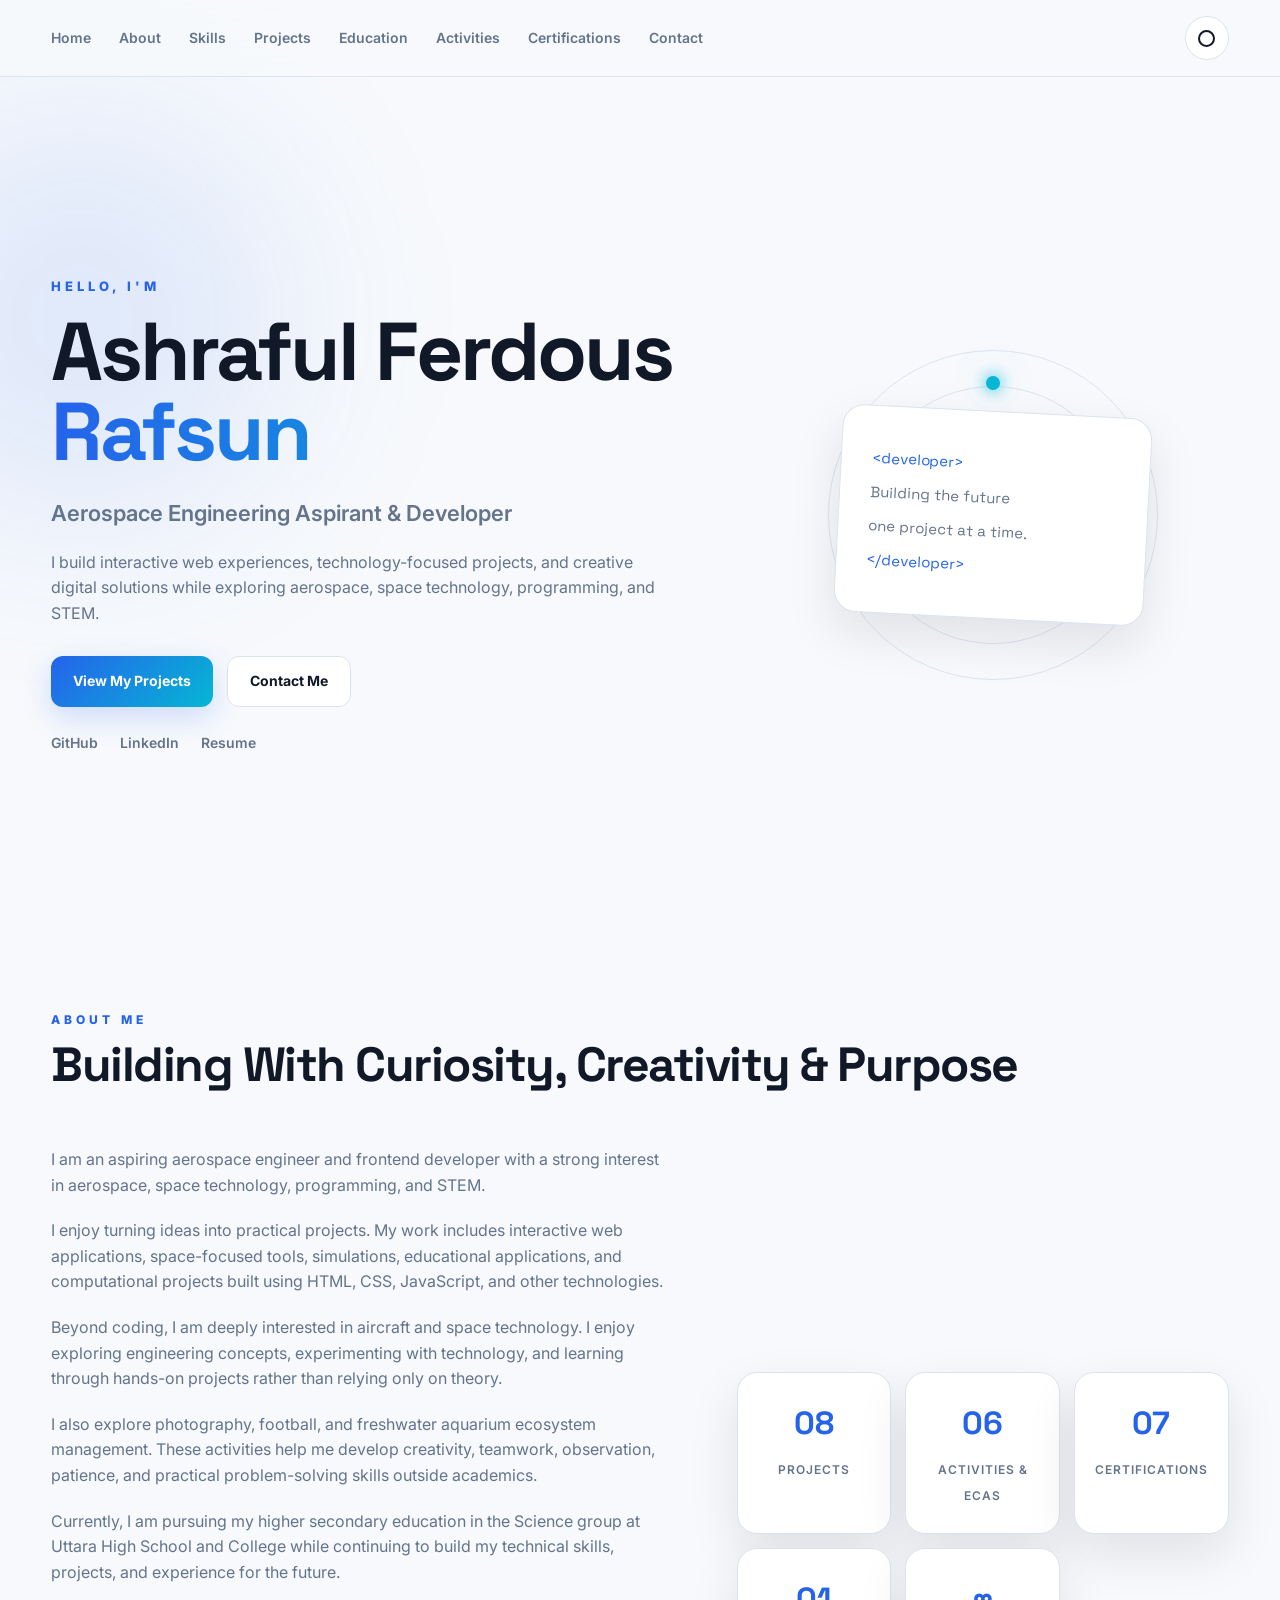
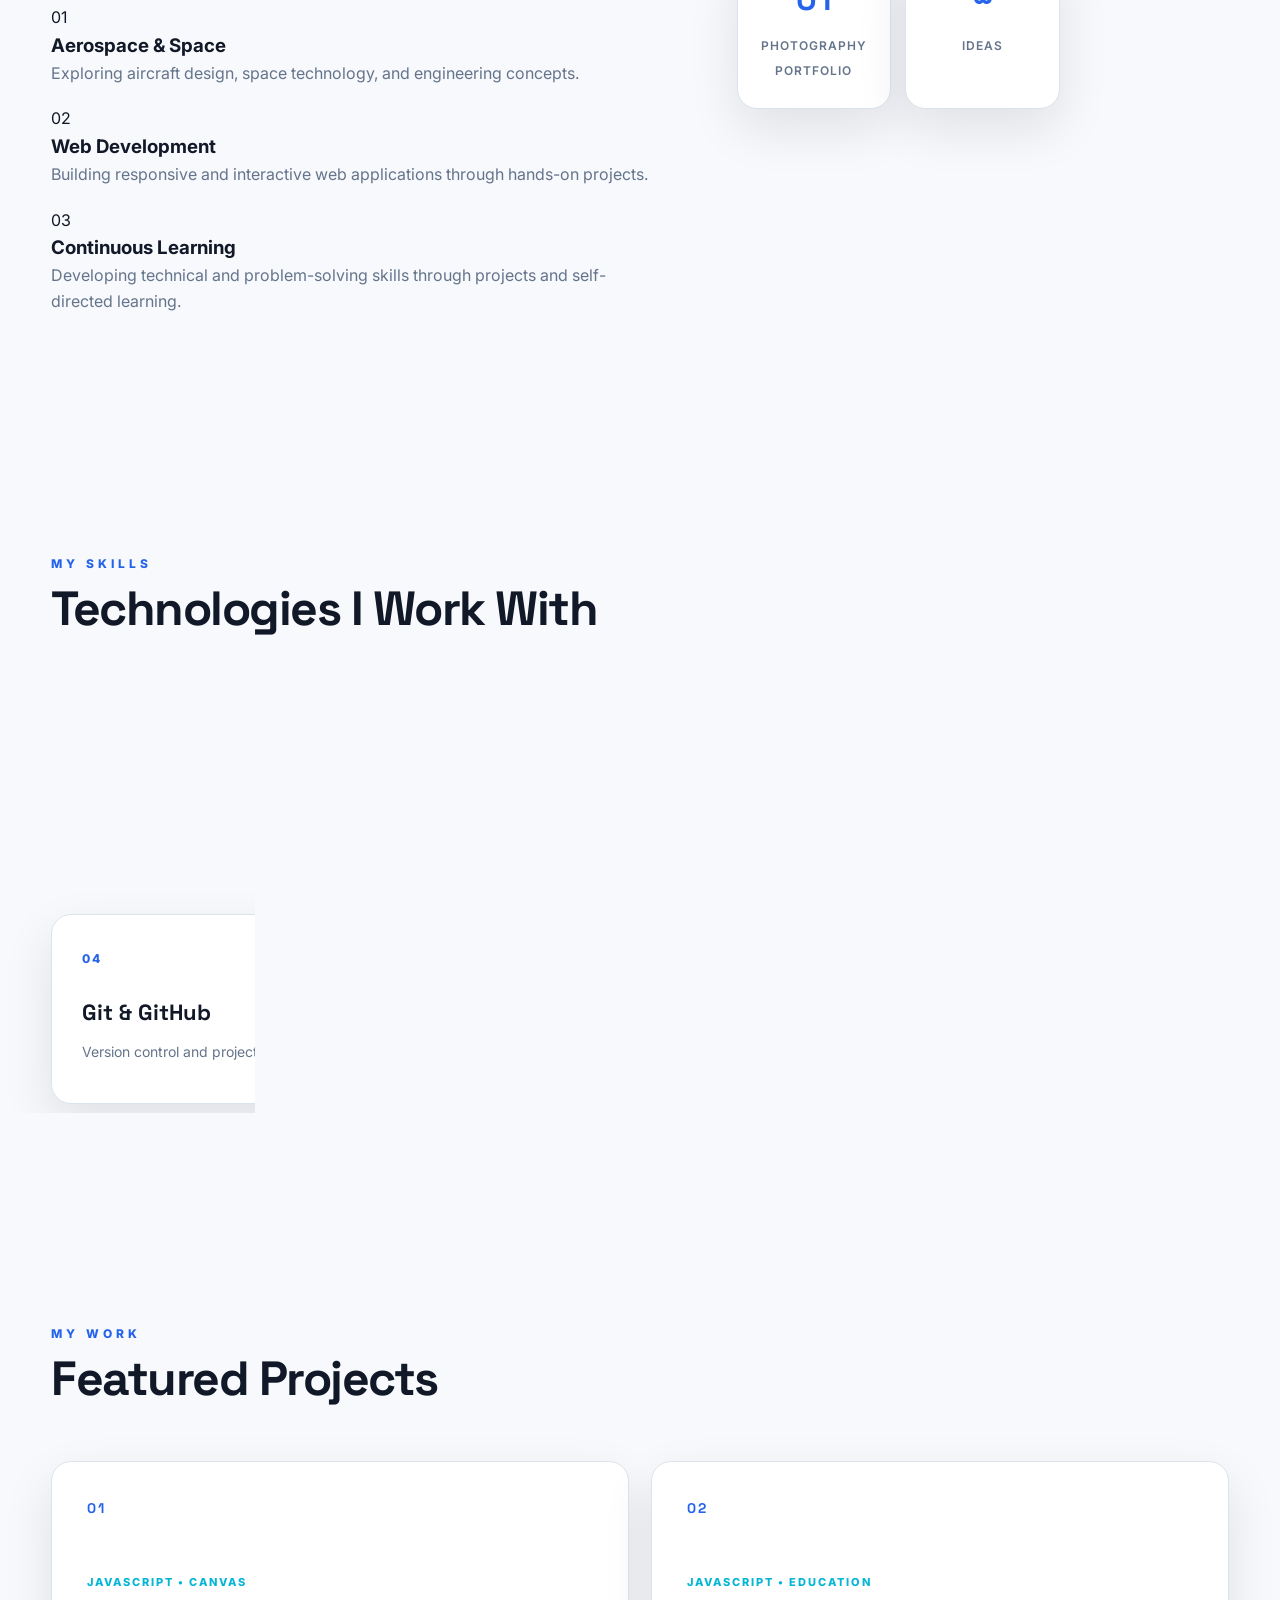
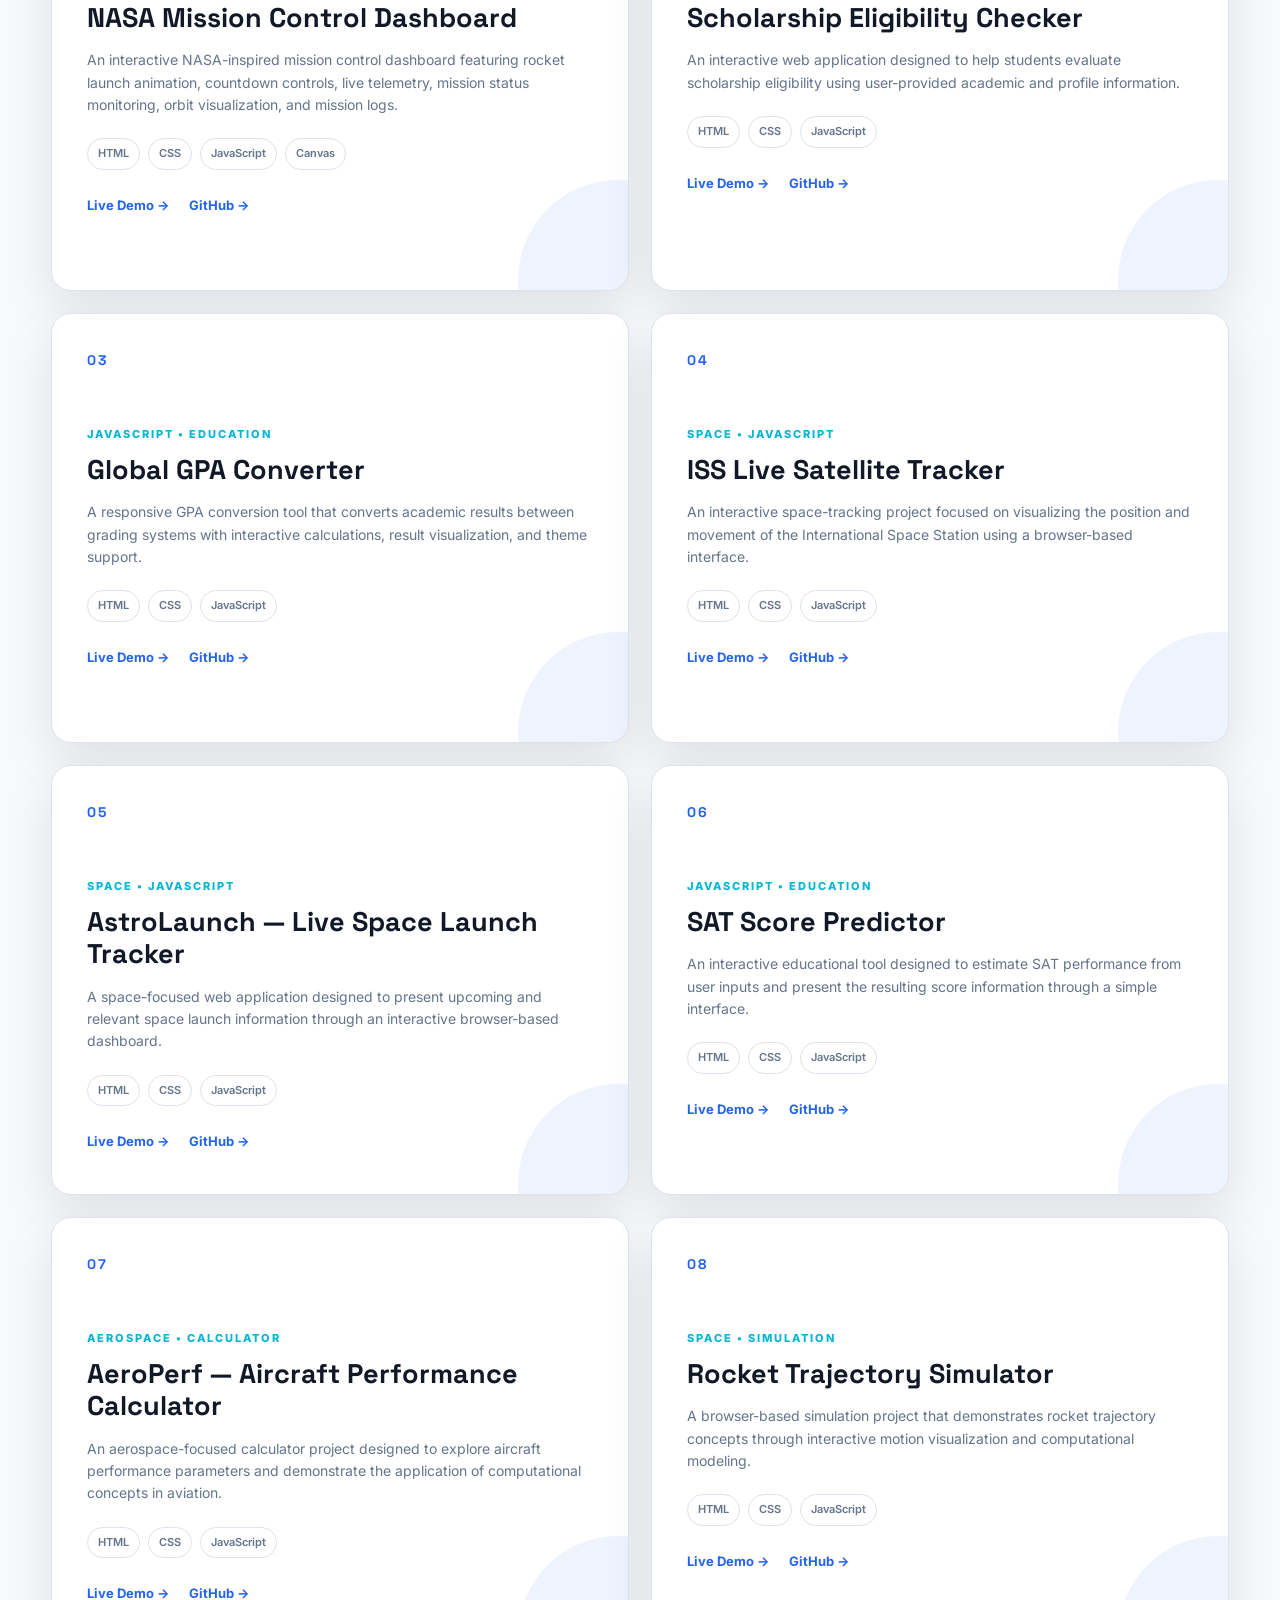
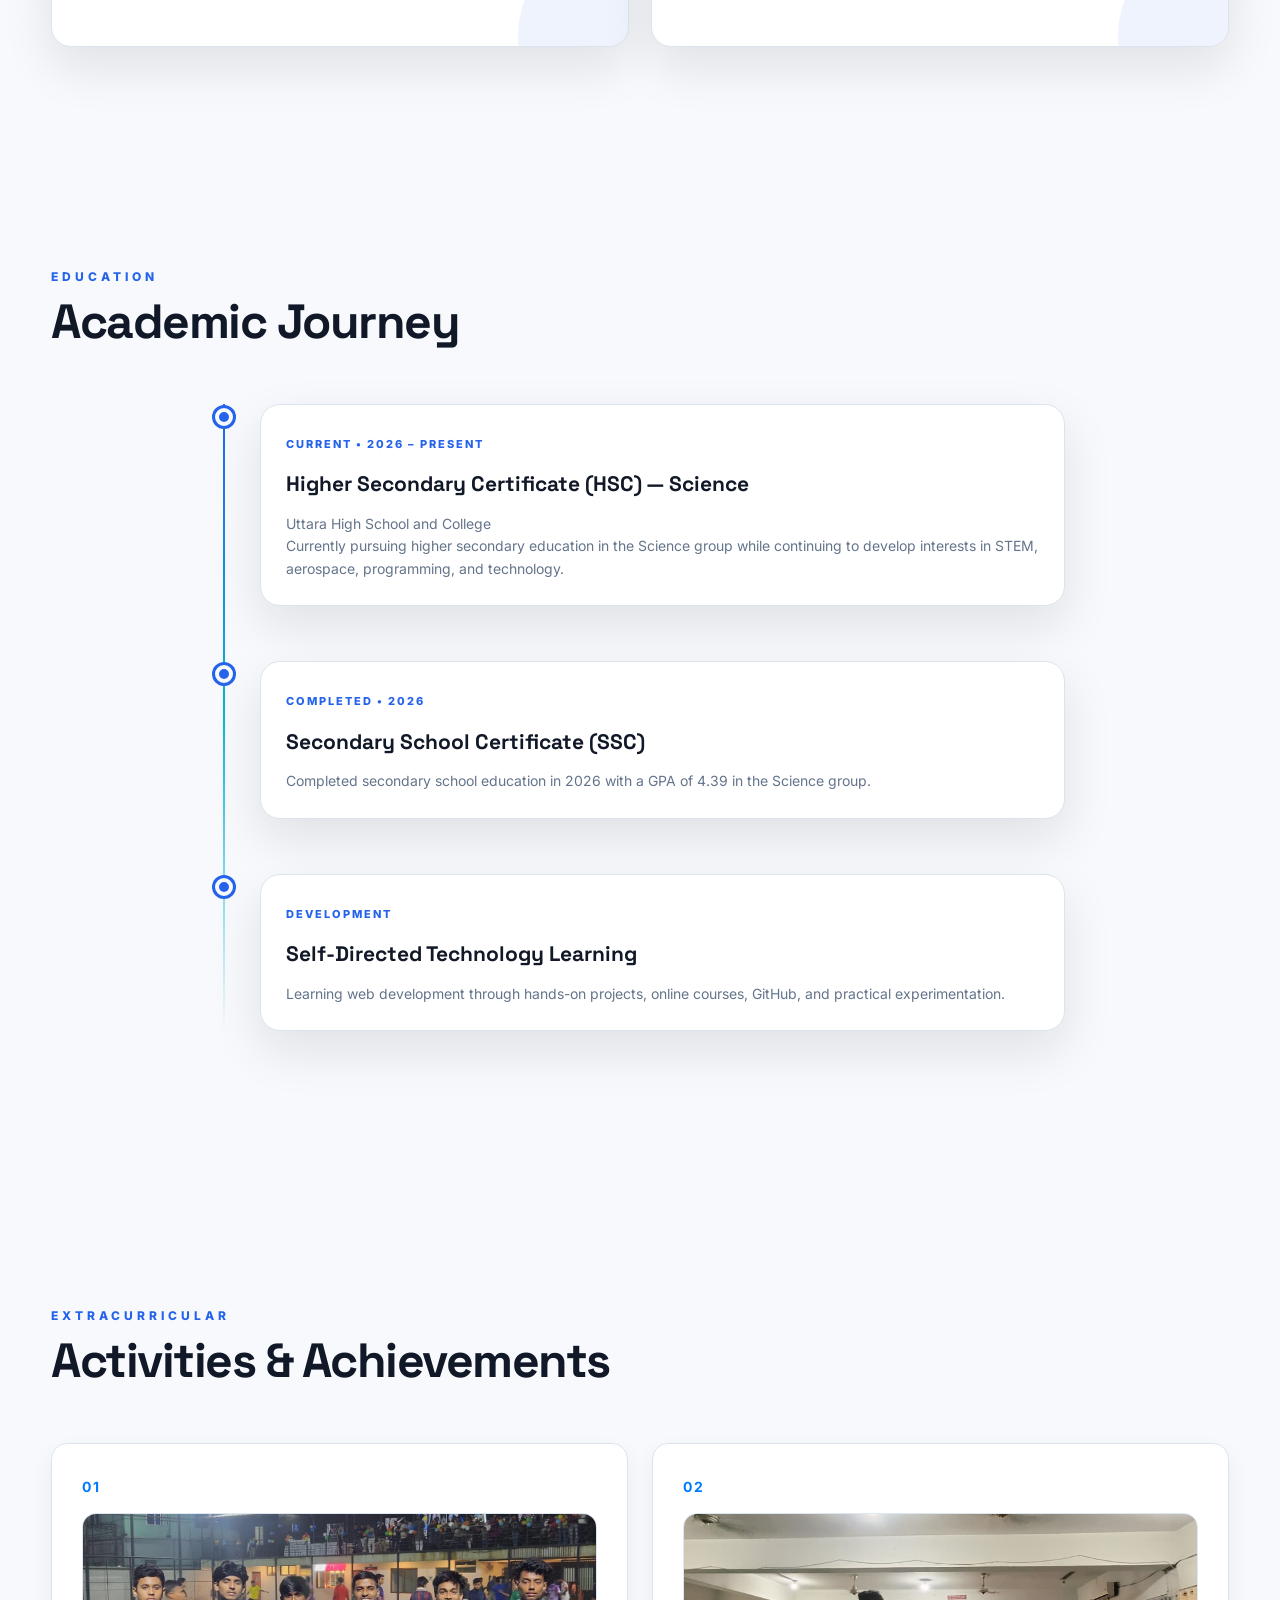
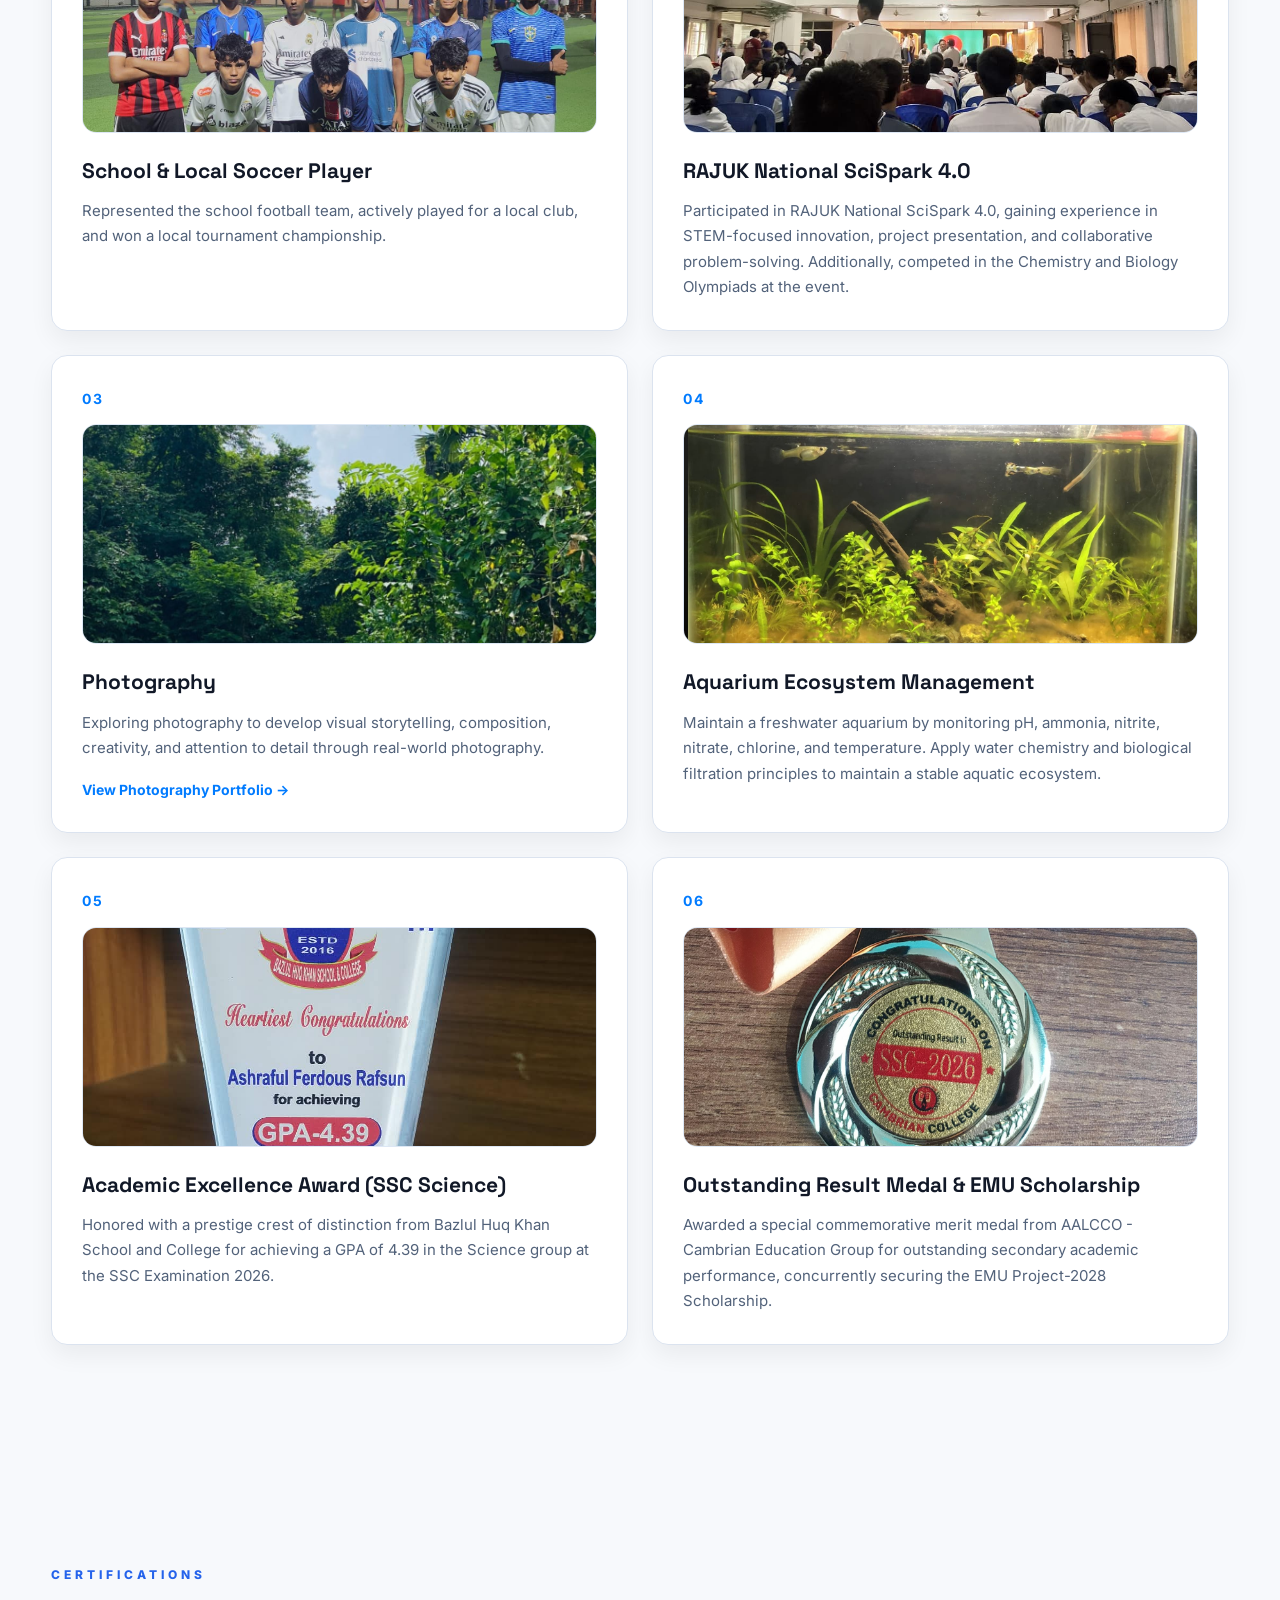
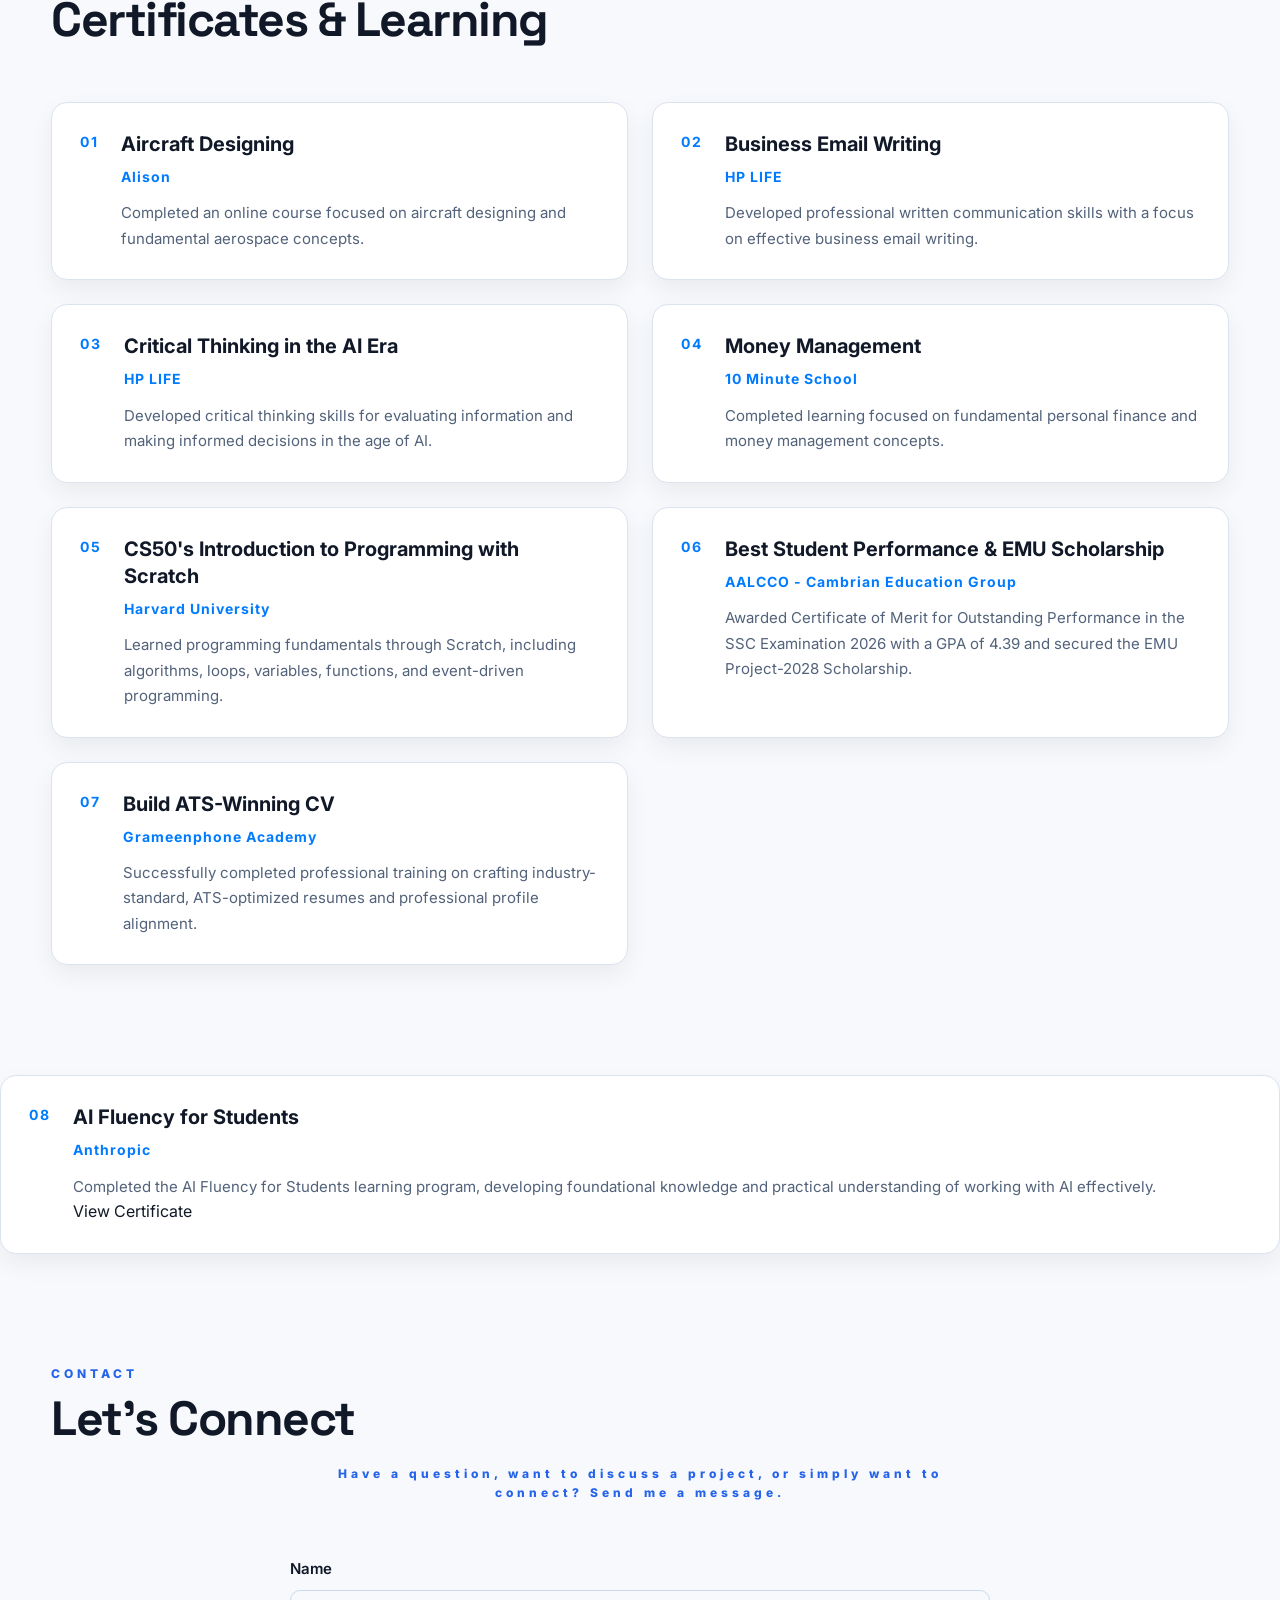
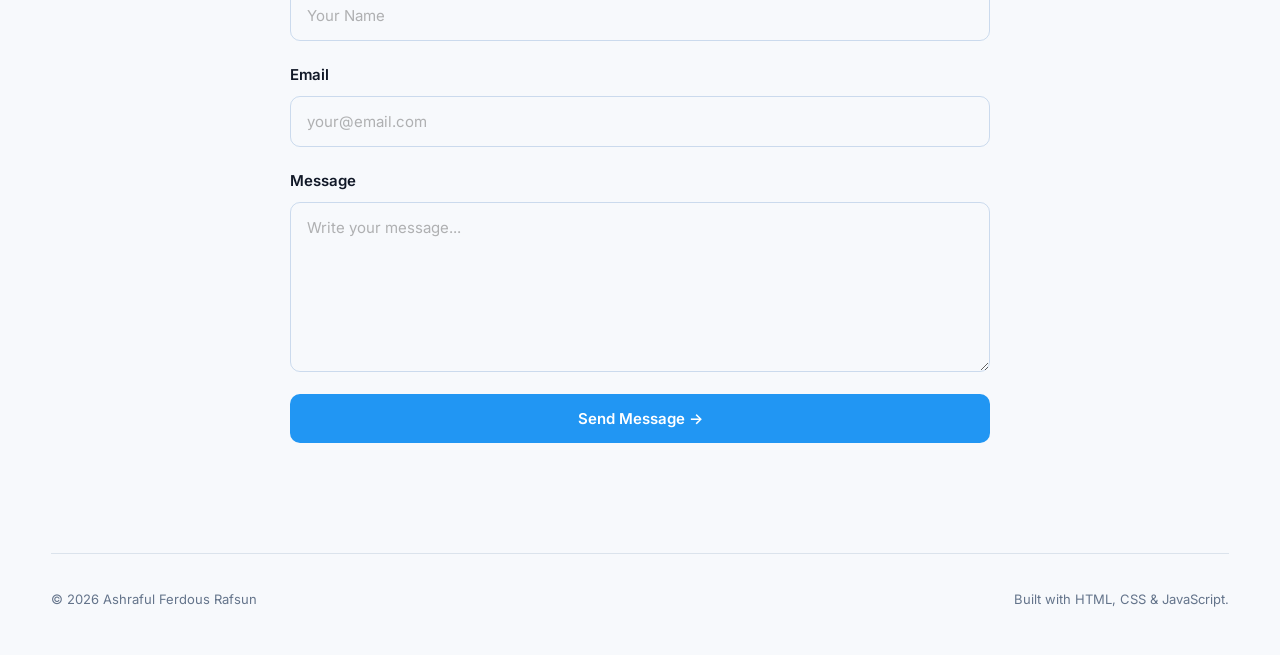
==== index.html @ 37370c3b "Update index.html" ====
<!DOCTYPE html>
<html lang="en">

<head>

    <meta charset="UTF-8">

    <meta name="viewport" content="width=device-width, initial-scale=1.0">

    <!-- Primary SEO -->
    <meta name="description"
        content="Ashraful Ferdous Rafsun is an aerospace engineering aspirant, STEM researcher, and developer interested in aerospace, space technology, programming, and engineering.">

    <meta name="author" content="Ashraful Ferdous Rafsun">

    <meta name="robots" content="index, follow">

    <link rel="canonical"
        href="https://ashrafulrafsun10.github.io/">

    <title>
        Ashraful Ferdous Rafsun | Aerospace Engineering Aspirant & Developer
    </title>


    <!-- Open Graph / Social Sharing -->

    <meta property="og:type" content="website">

    <meta property="og:title"
        content="Ashraful Ferdous Rafsun | Portfolio">

    <meta property="og:description"
        content="Personal portfolio of Ashraful Ferdous Rafsun — aerospace engineering aspirant, STEM researcher, and developer.">

    <meta property="og:url"
        content="https://ashrafulrafsun10.github.io/">

    <meta property="og:site_name"
        content="Ashraful Ferdous Rafsun">


    <!-- Twitter / Social Preview -->

    <meta name="twitter:card"
        content="summary">

    <meta name="twitter:title"
        content="Ashraful Ferdous Rafsun | Portfolio">

    <meta name="twitter:description"
        content="Aerospace engineering aspirant, STEM researcher, and developer.">


    <!-- Fonts -->

    <link rel="preconnect"
        href="https://fonts.googleapis.com">

    <link rel="preconnect"
        href="https://fonts.gstatic.com"
        crossorigin>

    <link
        href="https://fonts.googleapis.com/css2?family=Inter:wght@400;500;600;700;800&family=Space+Grotesk:wght@400;500;600;700&display=swap"
        rel="stylesheet">


    <!-- CSS -->

    <link rel="stylesheet"
        href="style.css">


    <!-- ================================
         PERSON STRUCTURED DATA
    ================================= -->

    <script type="application/ld+json">
    {
        "@context": "https://schema.org",
        "@type": "Person",
        "name": "Ashraful Ferdous Rafsun",
        "url": "https://ashrafulrafsun10.github.io/",
        "sameAs": [
            "https://github.com/ashrafulrafsun10/",
            "https://www.linkedin.com/in/ashrafulferdousrafsun/"
        ],
        "jobTitle": "Aerospace Engineering Aspirant and Developer",
        "description": "Aerospace engineering aspirant, STEM researcher, and developer interested in aerospace, space technology, programming, and engineering."
    }
    </script>


    <!-- ================================
         WEBSITE STRUCTURED DATA
    ================================= -->

    <script type="application/ld+json">
    {
        "@context": "https://schema.org",
        "@type": "WebSite",
        "name": "Ashraful Ferdous Rafsun",
        "url": "https://ashrafulrafsun10.github.io/",
        "description": "Personal portfolio of Ashraful Ferdous Rafsun."
    }
    </script>

</head>


<body>


    <!-- ================================
         NAVIGATION
    ================================= -->

    <header class="navbar">

        <div class="nav-container">

            <nav class="nav-links"
                aria-label="Main navigation">

                <a href="#home">Home</a>

                <a href="#about">About</a>

                <a href="#skills">Skills</a>

                <a href="#projects">Projects</a>

                <a href="#education">Education</a>

                <a href="#activities">Activities</a>

                <a href="#certifications">
                    Certifications
                </a>

                <a href="#contact">Contact</a>

            </nav>


            <button
                class="theme-toggle"
                id="themeToggle"
                type="button"
                aria-label="Toggle dark mode">

                <span class="theme-icon"></span>

            </button>

        </div>

    </header>


    <!-- ================================
         MAIN
    ================================= -->

    <main>


        <!-- ================================
             HERO
        ================================= -->

        <section
            class="hero"
            id="home">

            <div class="hero-content">

                <p class="hero-label">
                    HELLO, I'M
                </p>


                <h1>
                    Ashraful Ferdous
                    <span>Rafsun</span>
                </h1>


                <h2>
                    Aerospace Engineering Aspirant & Developer
                </h2>


                <p class="hero-description">

                    I build interactive web experiences,
                    technology-focused projects, and
                    creative digital solutions while exploring
                    aerospace, space technology, programming,
                    and STEM.

                </p>


                <div class="hero-buttons">

                    <a
                        href="#projects"
                        class="btn primary-btn">

                        View My Projects

                    </a>


                    <a
                        href="#contact"
                        class="btn secondary-btn">

                        Contact Me

                    </a>

                </div>


               <div class="social-links">

    <a
        href="https://github.com/ashrafulrafsun10/"
        target="_blank"
        rel="noopener noreferrer">
        GitHub
    </a>

    <a
        href="https://www.linkedin.com/in/ashrafulferdousrafsun/"
        target="_blank"
        rel="noopener noreferrer">
        LinkedIn
    </a>

<a href="./RAFSUN%20FINAL%20RESUME%20(2).pdf" target="_blank" rel="noopener noreferrer">Resume</a>


</div>
                </div>

            </div>


            <div class="hero-visual">

                <div class="orbit">

                    <div class="orbit-dot"></div>

                </div>


                <div class="hero-card">

                    <div class="code-line">
                        &lt;developer&gt;
                    </div>

                    <div class="code-line">
                        Building the future
                    </div>

                    <div class="code-line">
                        one project at a time.
                    </div>

                    <div class="code-line">
                        &lt;/developer&gt;
                    </div>

                </div>

            </div>

        </section>


        <!-- ================================
             ABOUT
        ================================= -->

        <section
            class="section"
            id="about">

            <div class="section-heading">

                <p>ABOUT ME</p>

                <h2>
                    Building With Curiosity,
                    Creativity & Purpose
                </h2>

            </div>


            <div class="about-grid">


                <!-- ABOUT TEXT -->

                <div class="about-text">

                    <p class="about-intro">

                        I am an aspiring aerospace engineer
                        and frontend developer with a strong
                        interest in aerospace, space technology,
                        programming, and STEM.

                    </p>


                    <p>

                        I enjoy turning ideas into practical
                        projects. My work includes interactive
                        web applications, space-focused tools,
                        simulations, educational applications,
                        and computational projects built using
                        HTML, CSS, JavaScript, and other
                        technologies.

                    </p>


                    <p>

                        Beyond coding, I am deeply interested
                        in aircraft and space technology.
                        I enjoy exploring engineering concepts,
                        experimenting with technology, and
                        learning through hands-on projects
                        rather than relying only on theory.

                    </p>


                    <p>

                        I also explore photography, football,
                        and freshwater aquarium ecosystem
                        management. These activities help me
                        develop creativity, teamwork, observation,
                        patience, and practical problem-solving
                        skills outside academics.

                    </p>


                    <p>

                        Currently, I am pursuing my higher
                        secondary education in the Science group
                        at Uttara High School and College while
                        continuing to build my technical skills,
                        projects, and experience for the future.

                    </p>


                    <!-- FOCUS AREAS -->

                    <div class="about-focus">


                        <div class="focus-item">

                            <span>
                                01
                            </span>

                            <div>

                                <h3>
                                    Aerospace & Space
                                </h3>

                                <p>

                                    Exploring aircraft design,
                                    space technology, and
                                    engineering concepts.

                                </p>

                            </div>

                        </div>


                        <div class="focus-item">

                            <span>
                                02
                            </span>

                            <div>

                                <h3>
                                    Web Development
                                </h3>

                                <p>

                                    Building responsive and
                                    interactive web applications
                                    through hands-on projects.

                                </p>

                            </div>

                        </div>


                        <div class="focus-item">

                            <span>
                                03
                            </span>

                            <div>

                                <h3>
                                    Continuous Learning
                                </h3>

                                <p>

                                    Developing technical and
                                    problem-solving skills through
                                    projects and self-directed
                                    learning.

                                </p>

                            </div>

                        </div>


                    </div>

                </div>


                <!-- ABOUT STATS -->

                <div class="about-stats">


                    <div class="stat-card">

                        <strong>
                            08
                        </strong>

                        <span>
                            Projects
                        </span>

                    </div>


                    <div class="stat-card">

                        <strong>
                            06
                        </strong>

                        <span>
                            Activities & ECAs
                        </span>

                    </div>


                    <div class="stat-card">

                        <strong>
                            07
                        </strong>

                        <span>
                            Certifications
                        </span>

                    </div>


                    <div class="stat-card">

                        <strong>
                            01
                        </strong>

                        <span>
                            Photography Portfolio
                        </span>

                    </div>


                    <div class="stat-card">

                        <strong>
                            ∞
                        </strong>

                        <span>
                            Ideas
                        </span>

                    </div>


                </div>

            </div>

        </section>


        <!-- ================================
             SKILLS
        ================================= -->

        <section
            class="section"
            id="skills">

            <div class="section-heading">

                <p>MY SKILLS</p>

                <h2>
                    Technologies I Work With
                </h2>

            </div>


            <div class="skills-grid">


                <div class="skill-card">

                    <span>01</span>

                    <h3>
                        HTML5
                    </h3>

                    <p>
                        Semantic and structured web pages.
                    </p>

                </div>


                <div class="skill-card">

                    <span>02</span>

                    <h3>
                        CSS3
                    </h3>

                    <p>
                        Responsive layouts, animations,
                        and modern interfaces.
                    </p>

                </div>


                <div class="skill-card">

                    <span>03</span>

                    <h3>
                        JavaScript
                    </h3>

                    <p>
                        Interactive interfaces and
                        dynamic web functionality.
                    </p>

                </div>


                <div class="skill-card">

                    <span>04</span>

                    <h3>
                        Git & GitHub
                    </h3>

                    <p>
                        Version control and project
                        management.
                    </p>

                </div>


                <div class="skill-card">

                    <span>05</span>

                    <h3>
                        Canvas
                    </h3>

                    <p>
                        Interactive visualizations
                        and animations.
                    </p>

                </div>


                <div class="skill-card">

                    <span>06</span>

                    <h3>
                        UI Design
                    </h3>

                    <p>
                        Clean, modern, and user-focused
                        interfaces.
                    </p>

                </div>


            </div>

        </section>


    <!-- ================================
     PROJECTS
================================= -->
<section class="section" id="projects">

    <div class="section-heading">

        <p>MY WORK</p>

        <h2>
            Featured Projects
        </h2>

    </div>


    <div class="projects-grid">


        <!-- PROJECT 1 -->

        <article class="project-card">

            <div class="project-number">
                01
            </div>

            <div class="project-content">

                <p class="project-category">
                    JAVASCRIPT • CANVAS
                </p>

                <h3>
                    NASA Mission Control Dashboard
                </h3>

                <p>
                    An interactive NASA-inspired mission
                    control dashboard featuring rocket launch
                    animation, countdown controls, live
                    telemetry, mission status monitoring,
                    orbit visualization, and mission logs.
                </p>

                <div class="project-tags">

                    <span>HTML</span>
                    <span>CSS</span>
                    <span>JavaScript</span>
                    <span>Canvas</span>

                </div>

                <div class="project-links">

    <a
        href="https://ashrafulrafsun10.github.io/nasa-mission-control-dashboard/"
        target="_blank"
        rel="noopener noreferrer">

        Live Demo →

    </a>

    <a
        href="https://github.com/ashrafulrafsun10/nasa-mission-control-dashboard"
        target="_blank"
        rel="noopener noreferrer">

        GitHub →

    </a>

</div>

            </div>

        </article>


        <!-- PROJECT 2 -->

        <article class="project-card">

            <div class="project-number">
                02
            </div>

            <div class="project-content">

                <p class="project-category">
                    JAVASCRIPT • EDUCATION
                </p>

                <h3>
                    Scholarship Eligibility Checker
                </h3>

                <p>
                    An interactive web application designed
                    to help students evaluate scholarship
                    eligibility using user-provided academic
                    and profile information.
                </p>

                <div class="project-tags">

                    <span>HTML</span>
                    <span>CSS</span>
                    <span>JavaScript</span>

                </div>

                <div class="project-links">

    <a
        href="https://ashrafulrafsun10.github.io/scholarship-eligibility-checker/"
        target="_blank"
        rel="noopener noreferrer">

        Live Demo →

    </a>

    <a
        href="https://github.com/ashrafulrafsun10/scholarship-eligibility-checker"
        target="_blank"
        rel="noopener noreferrer">

        GitHub →

    </a>

</div>

            </div>

        </article>


        <!-- PROJECT 3 -->

        <article class="project-card">

            <div class="project-number">
                03
            </div>

            <div class="project-content">

                <p class="project-category">
                    JAVASCRIPT • EDUCATION
                </p>

                <h3>
                    Global GPA Converter
                </h3>

                <p>
                    A responsive GPA conversion tool that
                    converts academic results between grading
                    systems with interactive calculations,
                    result visualization, and theme support.
                </p>

                <div class="project-tags">

                    <span>HTML</span>
                    <span>CSS</span>
                    <span>JavaScript</span>

                </div>

               <div class="project-links">

    <a
        href="https://ashrafulrafsun10.github.io/global-gpa-converter/"
        target="_blank"
        rel="noopener noreferrer">

        Live Demo →

    </a>

    <a
        href="https://github.com/ashrafulrafsun10/global-gpa-converter"
        target="_blank"
        rel="noopener noreferrer">

        GitHub →

    </a>

</div>

            </div>

        </article>


        <!-- PROJECT 4 -->

        <article class="project-card">

            <div class="project-number">
                04
            </div>

            <div class="project-content">

                <p class="project-category">
                    SPACE • JAVASCRIPT
                </p>

                <h3>
                    ISS Live Satellite Tracker
                </h3>

                <p>
                    An interactive space-tracking project
                    focused on visualizing the position and
                    movement of the International Space
                    Station using a browser-based interface.
                </p>

                <div class="project-tags">

                    <span>HTML</span>
                    <span>CSS</span>
                    <span>JavaScript</span>

                </div>

               <div class="project-links">

    <a
        href="https://ashrafulrafsun10.github.io/ISS-Live-Satellite-Tracker/"
        target="_blank"
        rel="noopener noreferrer">

        Live Demo →

    </a>

    <a
        href="https://github.com/ashrafulrafsun10/ISS-Live-Satellite-Tracker"
        target="_blank"
        rel="noopener noreferrer">

        GitHub →

    </a>

</div>

            </div>

        </article>


        <!-- PROJECT 5 -->

        <article class="project-card">

            <div class="project-number">
                05
            </div>

            <div class="project-content">

                <p class="project-category">
                    SPACE • JAVASCRIPT
                </p>

                <h3>
                    AstroLaunch — Live Space Launch Tracker
                </h3>

                <p>
                    A space-focused web application designed
                    to present upcoming and relevant space
                    launch information through an interactive
                    browser-based dashboard.
                </p>

                <div class="project-tags">

                    <span>HTML</span>
                    <span>CSS</span>
                    <span>JavaScript</span>

                </div>

                <div class="project-links">

    <a
        href="https://ashrafulrafsun10.github.io/AstroLaunch-Live-Space-Launch-Tracker/"
        target="_blank"
        rel="noopener noreferrer">

        Live Demo →

    </a>

    <a
        href="https://github.com/ashrafulrafsun10/AstroLaunch-Live-Space-Launch-Tracker"
        target="_blank"
        rel="noopener noreferrer">

        GitHub →

    </a>

</div>
            </div>

        </article>


        <!-- PROJECT 6 -->

        <article class="project-card">

            <div class="project-number">
                06
            </div>

            <div class="project-content">

                <p class="project-category">
                    JAVASCRIPT • EDUCATION
                </p>

                <h3>
                    SAT Score Predictor
                </h3>

                <p>
                    An interactive educational tool designed
                    to estimate SAT performance from user
                    inputs and present the resulting score
                    information through a simple interface.
                </p>

                <div class="project-tags">

                    <span>HTML</span>
                    <span>CSS</span>
                    <span>JavaScript</span>

                </div>

               <div class="project-links">

    <a
        href="https://ashrafulrafsun10.github.io/sat-score-predictor/"
        target="_blank"
        rel="noopener noreferrer">

        Live Demo →

    </a>

    <a
        href="https://github.com/ashrafulrafsun10/sat-score-predictor"
        target="_blank"
        rel="noopener noreferrer">

        GitHub →

    </a>

</div>

            </div>

        </article>


        <!-- PROJECT 7 -->

        <article class="project-card">

            <div class="project-number">
                07
            </div>

            <div class="project-content">

                <p class="project-category">
                    AEROSPACE • CALCULATOR
                </p>

                <h3>
                    AeroPerf — Aircraft Performance Calculator
                </h3>

                <p>
                    An aerospace-focused calculator project
                    designed to explore aircraft performance
                    parameters and demonstrate the application
                    of computational concepts in aviation.
                </p>

                <div class="project-tags">

                    <span>HTML</span>
                    <span>CSS</span>
                    <span>JavaScript</span>

                </div>

                <div class="project-links">

    <a
        href="https://ashrafulrafsun10.github.io/AeroPerf-Aircraft-Performance-Calculator/"
        target="_blank"
        rel="noopener noreferrer">

        Live Demo →

    </a>

    <a
        href="https://github.com/ashrafulrafsun10/AeroPerf-Aircraft-Performance-Calculator"
        target="_blank"
        rel="noopener noreferrer">

        GitHub →

    </a>

</div>

            </div>

        </article>


        <!-- PROJECT 8 -->

        <article class="project-card">

            <div class="project-number">
                08
            </div>

            <div class="project-content">

                <p class="project-category">
                    SPACE • SIMULATION
                </p>

                <h3>
                    Rocket Trajectory Simulator
                </h3>

                <p>
                    A browser-based simulation project that
                    demonstrates rocket trajectory concepts
                    through interactive motion visualization
                    and computational modeling.
                </p>

                <div class="project-tags">

                    <span>HTML</span>
                    <span>CSS</span>
                    <span>JavaScript</span>

                </div>

                <div class="project-links">

    <a
        href="https://ashrafulrafsun10.github.io/rocket-trajectory-simulator/"
        target="_blank"
        rel="noopener noreferrer">

        Live Demo →

    </a>

    <a
        href="https://github.com/ashrafulrafsun10/rocket-trajectory-simulator"
        target="_blank"
        rel="noopener noreferrer">

        GitHub →

    </a>

</div>
            </div>

        </article>


    </div>

</section>
        <!-- ================================
             EDUCATION
        ================================= -->

        <section
            class="section"
            id="education">

            <div class="section-heading">

                <p>EDUCATION</p>

                <h2>
                    Academic Journey
                </h2>

            </div>


            <div class="timeline">


                <!-- CURRENT COLLEGE -->

                <div class="timeline-item">

                    <div class="timeline-dot"></div>

                    <div class="timeline-content">

                        <span>
                            CURRENT • 2026 – PRESENT
                        </span>

                        <h3>
                            Higher Secondary Certificate (HSC) — Science
                        </h3>

                        <p>
                            Uttara High School and College
                        </p>

                        <p>
                            Currently pursuing higher secondary education
                            in the Science group while continuing to develop
                            interests in STEM, aerospace, programming,
                            and technology.
                        </p>

                    </div>

                </div>


                <!-- SSC -->

                <div class="timeline-item">

                    <div class="timeline-dot"></div>

                    <div class="timeline-content">

                        <span>
                            COMPLETED • 2026
                        </span>

                        <h3>
                            Secondary School Certificate (SSC)
                        </h3>

                        <p>
                            Completed secondary school education in 2026
                            with a GPA of 4.39 in the Science group.
                        </p>

                    </div>

                </div>


                <!-- SELF-DIRECTED LEARNING -->

                <div class="timeline-item">

                    <div class="timeline-dot"></div>

                    <div class="timeline-content">

                        <span>
                            DEVELOPMENT
                        </span>

                        <h3>
                            Self-Directed Technology Learning
                        </h3>

                        <p>
                            Learning web development through hands-on
                            projects, online courses, GitHub, and
                            practical experimentation.
                        </p>

                    </div>

                </div>


            </div>

        </section>


        <!-- ================================
             EXTRACURRICULAR ACTIVITIES
        ================================= -->

        <section
            class="section"
            id="activities">

            <div class="section-heading">

                <p>EXTRACURRICULAR</p>

                <h2>
                    Activities & Achievements
                </h2>

            </div>


            <div class="activity-grid">


                <!-- ECA 01 -->

                <div class="activity-card">

                    <span class="activity-number">
                        01
                    </span>

                    <img
                        src="images/football.jpeg"
                        alt="School and Local Soccer Player"
                        class="activity-image">

                    <h3>
                        School & Local Soccer Player
                    </h3>

                    <p>
                        Represented the school football team,
                        actively played for a local club, and
                        won a local tournament championship.
                    </p>

                </div>


                <!-- ECA 02 -->

                <div class="activity-card">

                    <span class="activity-number">
                        02
                    </span>

                    <img
                        src="images/rajuk-scispark.jpeg"
                        alt="RAJUK National SciSpark 4.0"
                        class="activity-image">

                    <h3>
                        RAJUK National SciSpark 4.0
                    </h3>

                    <p>
                        Participated in RAJUK National SciSpark 4.0,
                        gaining experience in STEM-focused innovation,
                        project presentation, and collaborative
                        problem-solving. Additionally, competed in
                        the Chemistry and Biology Olympiads at the event.
                    </p>

                </div>


                <!-- ECA 03 -->

                <div class="activity-card">

                    <span class="activity-number">
                        03
                    </span>

                    <img
                        src="images/photography.jpeg"
                        alt="Nature and Landscape Photography"
                        class="activity-image">

                    <h3>
                        Photography
                    </h3>

                    <p>
                        Exploring photography to develop visual
                        storytelling, composition, creativity,
                        and attention to detail through real-world
                        photography.
                    </p>

                    <a
                        href="https://500px.com"
                        target="_blank"
                        rel="noopener noreferrer"
                        class="activity-link">

                        View Photography Portfolio →

                    </a>

                </div>


                <!-- ECA 04 -->

                <div class="activity-card">

                    <span class="activity-number">
                        04
                    </span>

                    <img
                        src="images/aquarium.jpeg"
                        alt="Freshwater Aquarium Ecosystem"
                        class="activity-image">

                    <h3>
                        Aquarium Ecosystem Management
                    </h3>

                    <p>
                        Maintain a freshwater aquarium by monitoring
                        pH, ammonia, nitrite, nitrate, chlorine,
                        and temperature. Apply water chemistry and
                        biological filtration principles to maintain
                        a stable aquatic ecosystem.
                    </p>

                </div>


                <!-- ECA 05 -->

                <div class="activity-card">

                    <span class="activity-number">
                        05
                    </span>

                    <img
                        src="images/ssc-crest.jpeg"
                        alt="Academic Excellence Award Crest"
                        class="activity-image">

                    <h3>
                        Academic Excellence Award (SSC Science)
                    </h3>

                    <p>
                        Honored with a prestige crest of distinction
                        from Bazlul Huq Khan School and College for
                        achieving a GPA of 4.39 in the Science group
                        at the SSC Examination 2026.
                    </p>

                </div>


                <!-- ECA 06 -->

                <div class="activity-card">

                    <span class="activity-number">
                        06
                    </span>

                    <img
                        src="images/cambrian-medal.jpeg"
                        alt="Cambrian Outstanding Result Medal"
                        class="activity-image">

                    <h3>
                        Outstanding Result Medal & EMU Scholarship
                    </h3>

                    <p>
                        Awarded a special commemorative merit medal
                        from AALCCO - Cambrian Education Group for
                        outstanding secondary academic performance,
                        concurrently securing the EMU Project-2028
                        Scholarship.
                    </p>

                </div>


            </div>

        </section>
        <!-- ================================
             CERTIFICATIONS
        ================================= -->

        <section
            class="section"
            id="certifications">

            <div class="section-heading">

                <p>
                    CERTIFICATIONS
                </p>

                <h2>
                    Certificates & Learning
                </h2>

            </div>


            <div class="certificate-grid">


                <!-- CERTIFICATE 01 -->

                <div class="certificate-card">

                    <span class="certificate-number">
                        01
                    </span>

                    <div class="certificate-content">

                        <h3>
                            Aircraft Designing
                        </h3>

                        <p class="certificate-provider">
                            Alison
                        </p>

                        <p>
                            Completed an online course focused on
                            aircraft designing and fundamental
                            aerospace concepts.
                        </p>

                    </div>

                </div>


                <!-- CERTIFICATE 02 -->

                <div class="certificate-card">

                    <span class="certificate-number">
                        02
                    </span>

                    <div class="certificate-content">

                        <h3>
                            Business Email Writing
                        </h3>

                        <p class="certificate-provider">
                            HP LIFE
                        </p>

                        <p>
                            Developed professional written
                            communication skills with a focus on
                            effective business email writing.
                        </p>

                    </div>

                </div>


                <!-- CERTIFICATE 03 -->

                <div class="certificate-card">

                    <span class="certificate-number">
                        03
                    </span>

                    <div class="certificate-content">

                        <h3>
                            Critical Thinking in the AI Era
                        </h3>

                        <p class="certificate-provider">
                            HP LIFE
                        </p>

                        <p>
                            Developed critical thinking skills for
                            evaluating information and making
                            informed decisions in the age of AI.
                        </p>

                    </div>

                </div>


                <!-- CERTIFICATE 04 -->

                <div class="certificate-card">

                    <span class="certificate-number">
                        04
                    </span>

                    <div class="certificate-content">

                        <h3>
                            Money Management
                        </h3>

                        <p class="certificate-provider">
                            10 Minute School
                        </p>

                        <p>
                            Completed learning focused on fundamental
                            personal finance and money management
                            concepts.
                        </p>

                    </div>

                </div>


                <!-- CERTIFICATE 05 -->

                <div class="certificate-card">

                    <span class="certificate-number">
                        05
                    </span>

                    <div class="certificate-content">

                        <h3>
                            CS50's Introduction to Programming with Scratch
                        </h3>

                        <p class="certificate-provider">
                            Harvard University
                        </p>

                        <p>
                            Learned programming fundamentals through
                            Scratch, including algorithms, loops,
                            variables, functions, and event-driven
                            programming.
                        </p>

                    </div>

                </div>


                <!-- CERTIFICATE 06 -->

                <div class="certificate-card">

                    <span class="certificate-number">
                        06
                    </span>

                    <div class="certificate-content">

                        <h3>
                            Best Student Performance & EMU Scholarship
                        </h3>

                        <p class="certificate-provider">
                            AALCCO - Cambrian Education Group
                        </p>

                        <p>
                            Awarded Certificate of Merit for
                            Outstanding Performance in the SSC
                            Examination 2026 with a GPA of 4.39
                            and secured the EMU Project-2028 Scholarship.
                        </p>

                    </div>

                </div>


                <!-- CERTIFICATE 07 -->

                <div class="certificate-card">

                    <span class="certificate-number">
                        07
                    </span>

                    <div class="certificate-content">

                        <h3>
                            Build ATS-Winning CV
                        </h3>

                        <p class="certificate-provider">
                            Grameenphone Academy
                        </p>

                        <p>
                            Successfully completed professional
                            training on crafting industry-standard,
                            ATS-optimized resumes and professional
                            profile alignment.
                        </p>

                    </div>

                </div>


            </div>

        </section>

<!-- CERTIFICATE 08 -->

<div class="certificate-card">

    <span class="certificate-number">
        08
    </span>

    <div class="certificate-content">

        <h3>
            AI Fluency for Students
        </h3>

        <p class="certificate-provider">
            Anthropic
        </p>

        <p>
            Completed the AI Fluency for Students
            learning program, developing foundational
            knowledge and practical understanding of
            working with AI effectively.
        </p>

        <a href="certificates/ai-fluency-for-students.png"
           target="_blank"
           class="certificate-button">
            View Certificate
        </a>

    </div>

</div>
        <!-- ================================
             CONTACT
        ================================= -->

        <section
            class="section"
            id="contact">

            <div class="section-heading">

                <p>
                    CONTACT
                </p>

                <h2>
                    Let's Connect
                </h2>

                <p class="contact-intro">

                    Have a question, want to discuss a project,
                    or simply want to connect? Send me a message.

                </p>

            </div>


            <div class="contact-form-wrapper">

                <form
                    action="https://formsubmit.co/ashrafulrafsun10@gmail.com"
                    method="POST"
                    class="contact-form">


                    <!-- Form Settings -->

                    <input
                        type="hidden"
                        name="_subject"
                        value="New Message From Ashraful Ferdous Rafsun's Portfolio">


                    <input
                        type="hidden"
                        name="_captcha"
                        value="false">


                    <input
                        type="hidden"
                        name="_template"
                        value="table">


                    <!-- Name -->

                    <div class="form-group">

                        <label for="name">
                            Name
                        </label>

                        <input
                            type="text"
                            id="name"
                            name="name"
                            placeholder="Your Name"
                            autocomplete="name"
                            required>

                    </div>


                    <!-- Email -->

                    <div class="form-group">

                        <label for="email">
                            Email
                        </label>

                        <input
                            type="email"
                            id="email"
                            name="email"
                            placeholder="your@email.com"
                            autocomplete="email"
                            required>

                    </div>


                    <!-- Message -->

                    <div class="form-group">

                        <label for="message">
                            Message
                        </label>

                        <textarea
                            id="message"
                            name="message"
                            rows="7"
                            placeholder="Write your message..."
                            required></textarea>

                    </div>


                    <!-- Submit -->

                    <button
                        type="submit"
                        class="contact-submit">

                        Send Message →

                    </button>

                </form>

            </div>

        </section>


    </main>


    <!-- ================================
         FOOTER
    ================================= -->

    <footer>

        <p>
            © 2026 Ashraful Ferdous Rafsun
        </p>

        <p>
            Built with HTML, CSS & JavaScript.
        </p>

    </footer>


    <!-- ================================
         JAVASCRIPT
    ================================= -->

    <script src="script.js"></script>

</body>

</html>
---- style.css ----
/* =========================================
   RESET & VARIABLES
========================================= */

* {
    margin: 0;
    padding: 0;
    box-sizing: border-box;
}

:root {
    --bg: #f7f9fc;
    --surface: #ffffff;
    --surface-2: #eef3f8;
    --text: #111827;
    --muted: #64748b;
    --border: #dbe3ec;
    --accent: #2563eb;
    --accent-2: #06b6d4;
    --shadow: 0 20px 50px rgba(15, 23, 42, 0.10);
    --radius: 20px;
    --transition: 0.35s ease;
}

body.dark-mode {
    --bg: #070b14;
    --surface: #0f172a;
    --surface-2: #162033;
    --text: #f8fafc;
    --muted: #94a3b8;
    --border: #263449;
    --accent: #60a5fa;
    --accent-2: #22d3ee;
    --shadow: 0 20px 60px rgba(0, 0, 0, 0.35);
}


/* =========================================
   BODY
========================================= */

html {
    scroll-behavior: smooth;
}

body {
    font-family: "Inter", sans-serif;
    background: var(--bg);
    color: var(--text);
    line-height: 1.6;
    transition:
        background var(--transition),
        color var(--transition);
    overflow-x: hidden;
}

a {
    color: inherit;
    text-decoration: none;
}

button {
    font-family: inherit;
}


/* =========================================
   NAVBAR
========================================= */

.navbar {
    position: fixed;
    top: 0;
    left: 0;
    width: 100%;
    z-index: 1000;

    background: rgba(247, 249, 252, 0.82);
    backdrop-filter: blur(18px);
    border-bottom: 1px solid var(--border);

    transition: var(--transition);
}

body.dark-mode .navbar {
    background: rgba(7, 11, 20, 0.82);
}

.nav-container {
    width: min(1180px, 92%);
    margin: auto;

    min-height: 76px;

    display: flex;
    align-items: center;
    justify-content: space-between;
    gap: 30px;
}

.logo {
    width: 46px;
    height: 46px;

    display: flex;
    align-items: center;
    justify-content: center;

    border-radius: 14px;

    background: linear-gradient(
        135deg,
        var(--accent),
        var(--accent-2)
    );

    color: white;
    font-family: "Space Grotesk", sans-serif;
    font-size: 15px;
    font-weight: 800;

    box-shadow: 0 8px 25px rgba(37, 99, 235, 0.25);

    transition: var(--transition);
}

.logo:hover {
    transform: rotate(-5deg) scale(1.05);
}

.nav-links {
    display: flex;
    align-items: center;
    gap: 28px;
}

.nav-links a {
    position: relative;

    color: var(--muted);
    font-size: 14px;
    font-weight: 600;

    transition: var(--transition);
}

.nav-links a::after {
    content: "";

    position: absolute;
    left: 0;
    bottom: -8px;

    width: 0;
    height: 2px;

    background: linear-gradient(
        90deg,
        var(--accent),
        var(--accent-2)
    );

    transition: var(--transition);
}

.nav-links a:hover {
    color: var(--text);
}

.nav-links a:hover::after {
    width: 100%;
}

.theme-toggle {
    width: 42px;
    height: 42px;

    border: 1px solid var(--border);
    border-radius: 50%;

    background: var(--surface);
    color: var(--text);

    cursor: pointer;

    font-size: 17px;

    transition: var(--transition);
}

.theme-toggle:hover {
    transform: rotate(20deg) scale(1.05);
    border-color: var(--accent);
}


/* =========================================
   HERO
========================================= */

.hero {
    width: min(1180px, 92%);
    min-height: 100vh;

    margin: auto;
    padding-top: 130px;

    display: grid;
    grid-template-columns: 1.15fr 0.85fr;

    align-items: center;
    gap: 70px;

    position: relative;
}

.hero::before {
    content: "";

    position: absolute;

    width: 420px;
    height: 420px;

    top: 12%;
    left: -180px;

    background: rgba(37, 99, 235, 0.10);

    filter: blur(90px);
    border-radius: 50%;

    pointer-events: none;
}

.hero-content {
    position: relative;
    z-index: 2;
}

.hero-label {
    margin-bottom: 15px;

    color: var(--accent);

    font-size: 13px;
    font-weight: 800;
    letter-spacing: 4px;
}

.hero h1 {
    max-width: 760px;

    font-family: "Space Grotesk", sans-serif;
    font-size: clamp(48px, 7vw, 82px);
    line-height: 0.98;
    letter-spacing: -3px;

    margin-bottom: 24px;
}

.hero h1 span {
    display: block;

    background: linear-gradient(
        90deg,
        var(--accent),
        var(--accent-2)
    );

    -webkit-background-clip: text;
    background-clip: text;

    color: transparent;
}

.hero h2 {
    margin-bottom: 18px;

    font-size: 22px;
    font-weight: 600;

    color: var(--muted);
}

.hero-description {
    max-width: 620px;

    margin-bottom: 30px;

    color: var(--muted);
    font-size: 16px;
}

.hero-buttons {
    display: flex;
    flex-wrap: wrap;
    gap: 14px;

    margin-bottom: 25px;
}

.btn {
    display: inline-flex;

    align-items: center;
    justify-content: center;

    padding: 13px 22px;

    border-radius: 12px;

    font-size: 14px;
    font-weight: 700;

    transition: var(--transition);
}

.primary-btn {
    background: linear-gradient(
        135deg,
        var(--accent),
        var(--accent-2)
    );

    color: white;

    box-shadow: 0 10px 30px rgba(37, 99, 235, 0.20);
}

.primary-btn:hover {
    transform: translateY(-4px);
    box-shadow: 0 15px 35px rgba(37, 99, 235, 0.30);
}

.secondary-btn {
    border: 1px solid var(--border);
    background: var(--surface);
    color: var(--text);
}

.secondary-btn:hover {
    transform: translateY(-4px);
    border-color: var(--accent);
}

.social-links {
    display: flex;
    gap: 22px;
}

.social-links a {
    color: var(--muted);

    font-size: 14px;
    font-weight: 600;

    transition: var(--transition);
}

.social-links a:hover {
    color: var(--accent);
}


/* =========================================
   HERO VISUAL
========================================= */

.hero-visual {
    min-height: 450px;

    display: flex;
    align-items: center;
    justify-content: center;

    position: relative;
}

.orbit {
    position: absolute;

    width: 330px;
    height: 330px;

    border: 1px solid var(--border);

    border-radius: 50%;

    animation: orbitRotate 18s linear infinite;
}

.orbit::before,
.orbit::after {
    content: "";

    position: absolute;

    border: 1px solid var(--border);

    border-radius: 50%;
}

.orbit::before {
    inset: 35px;
}

.orbit::after {
    inset: 75px;
}

.orbit-dot {
    position: absolute;

    width: 14px;
    height: 14px;

    top: 25px;
    left: 50%;

    transform: translateX(-50%);

    border-radius: 50%;

    background: var(--accent-2);

    box-shadow:
        0 0 15px var(--accent-2),
        0 0 35px rgba(34, 211, 238, 0.4);
}

.hero-card {
    position: relative;
    z-index: 2;

    width: 310px;

    padding: 30px;

    border-radius: 22px;

    background: var(--surface);

    border: 1px solid var(--border);

    box-shadow: var(--shadow);

    font-family: "Space Grotesk", sans-serif;

    transform: rotate(3deg);

    transition: var(--transition);
}

.hero-card:hover {
    transform: rotate(0deg) translateY(-8px);
}

.code-line {
    margin: 10px 0;

    color: var(--muted);
    font-size: 15px;
}

.code-line:first-child,
.code-line:last-child {
    color: var(--accent);
}

@keyframes orbitRotate {
    from {
        transform: rotate(0deg);
    }

    to {
        transform: rotate(360deg);
    }
}
/* =========================================
   GENERAL SECTION
========================================= */

.section {
    width: min(1180px, 92%);
    margin: auto;
    padding: 110px 0;
}

.section-heading {
    margin-bottom: 55px;
}

.section-heading p {
    margin-bottom: 10px;

    color: var(--accent);

    font-size: 12px;
    font-weight: 800;

    letter-spacing: 4px;
}

.section-heading h2 {
    font-family: "Space Grotesk", sans-serif;

    font-size: clamp(32px, 5vw, 48px);
    line-height: 1.1;

    letter-spacing: -1.5px;
}


/* =========================================
   ABOUT
========================================= */

.about-grid {
    display: grid;

    grid-template-columns: 1fr 0.8fr;

    gap: 70px;

    align-items: center;
}

.about-text p {
    margin-bottom: 20px;

    color: var(--muted);

    font-size: 16px;
}

.about-stats {
    display: grid;

    grid-template-columns: repeat(3, 1fr);

    gap: 14px;
}

.stat-card {
    padding: 25px 15px;

    border: 1px solid var(--border);
    border-radius: var(--radius);

    background: var(--surface);

    text-align: center;

    box-shadow: var(--shadow);

    transition: var(--transition);
}

.stat-card:hover {
    transform: translateY(-7px);

    border-color: var(--accent);
}

.stat-card strong {
    display: block;

    margin-bottom: 7px;

    color: var(--accent);

    font-family: "Space Grotesk", sans-serif;

    font-size: 32px;
}

.stat-card span {
    color: var(--muted);

    font-size: 12px;
    font-weight: 600;

    text-transform: uppercase;
    letter-spacing: 1px;
}


/* =========================================
   SKILLS
========================================= */

.skills-grid {
    display: grid;

    grid-template-columns: repeat(3, 1fr);

    gap: 20px;
}

.skill-card {
    position: relative;

    padding: 30px;

    min-height: 190px;

    border: 1px solid var(--border);
    border-radius: var(--radius);

    background: var(--surface);

    box-shadow: var(--shadow);

    overflow: hidden;

    transition: var(--transition);
}

.skill-card::before {
    content: "";

    position: absolute;

    top: 0;
    left: 0;

    width: 100%;
    height: 3px;

    background: linear-gradient(
        90deg,
        var(--accent),
        var(--accent-2)
    );

    transform: scaleX(0);
    transform-origin: left;

    transition: var(--transition);
}

.skill-card:hover {
    transform: translateY(-8px);

    border-color: var(--accent);
}

.skill-card:hover::before {
    transform: scaleX(1);
}

.skill-card > span {
    color: var(--accent);

    font-size: 12px;
    font-weight: 800;

    letter-spacing: 2px;
}

.skill-card h3 {
    margin: 25px 0 10px;

    font-family: "Space Grotesk", sans-serif;

    font-size: 22px;
}

.skill-card p {
    color: var(--muted);

    font-size: 14px;
}


/* =========================================
   PROJECTS
========================================= */

.projects-grid {
    display: grid;

    grid-template-columns: repeat(2, 1fr);

    gap: 22px;
}

.project-card {
    position: relative;

    min-height: 430px;

    padding: 35px;

    border: 1px solid var(--border);
    border-radius: var(--radius);

    background: var(--surface);

    box-shadow: var(--shadow);

    overflow: hidden;

    transition: var(--transition);
}

.project-card::before {
    content: "";

    position: absolute;

    width: 200px;
    height: 200px;

    right: -90px;
    bottom: -90px;

    border-radius: 50%;

    background: rgba(37, 99, 235, 0.08);

    transition: var(--transition);
}

.project-card:hover {
    transform: translateY(-8px);

    border-color: var(--accent);
}

.project-card:hover::before {
    transform: scale(1.4);
}

.project-number {
    color: var(--accent);

    font-family: "Space Grotesk", sans-serif;

    font-size: 14px;
    font-weight: 800;

    letter-spacing: 2px;
}

.project-content {
    position: relative;
    z-index: 2;

    margin-top: 55px;
}

.project-category {
    margin-bottom: 10px;

    color: var(--accent-2);

    font-size: 11px;
    font-weight: 800;

    letter-spacing: 2px;
}

.project-content h3 {
    margin-bottom: 15px;

    font-family: "Space Grotesk", sans-serif;

    font-size: 27px;

    line-height: 1.2;
}

.project-content > p:not(.project-category) {
    margin-bottom: 22px;

    color: var(--muted);

    font-size: 14px;
}

.project-tags {
    display: flex;

    flex-wrap: wrap;

    gap: 8px;

    margin-bottom: 25px;
}

.project-tags span {
    padding: 6px 10px;

    border: 1px solid var(--border);

    border-radius: 20px;

    color: var(--muted);

    font-size: 11px;
    font-weight: 600;
}

.project-links {
    display: flex;

    gap: 20px;
}

.project-links a {
    color: var(--accent);

    font-size: 13px;
    font-weight: 700;

    transition: var(--transition);
}

.project-links a:hover {
    color: var(--accent-2);

    transform: translateX(3px);
}


/* =========================================
   EDUCATION TIMELINE
========================================= */

.timeline {
    position: relative;

    max-width: 850px;

    margin: auto;
}

.timeline::before {
    content: "";

    position: absolute;

    left: 8px;
    top: 0;
    bottom: 0;

    width: 2px;

    background: linear-gradient(
        to bottom,
        var(--accent),
        var(--accent-2),
        transparent
    );
}

.timeline-item {
    position: relative;

    padding-left: 45px;

    margin-bottom: 55px;
}

.timeline-dot {
    position: absolute;

    left: 0;
    top: 4px;

    width: 18px;
    height: 18px;

    border-radius: 50%;

    background: var(--accent);

    border: 4px solid var(--bg);

    box-shadow: 0 0 0 3px var(--accent);
}

.timeline-content {
    padding: 25px;

    border: 1px solid var(--border);

    border-radius: var(--radius);

    background: var(--surface);

    box-shadow: var(--shadow);

    transition: var(--transition);
}

.timeline-content:hover {
    transform: translateX(7px);

    border-color: var(--accent);
}

.timeline-content > span {
    color: var(--accent);

    font-size: 11px;
    font-weight: 800;

    letter-spacing: 2px;
}

.timeline-content h3 {
    margin: 12px 0;

    font-family: "Space Grotesk", sans-serif;

    font-size: 21px;
}

.timeline-content p {
    color: var(--muted);

    font-size: 14px;
}


/* =========================================
   ACTIVITIES
========================================= */

.activity-grid {
    display: grid;

    grid-template-columns: repeat(3, 1fr);

    gap: 20px;
}

.activity-card {
    padding: 30px;

    border: 1px solid var(--border);

    border-radius: var(--radius);

    background: var(--surface);

    box-shadow: var(--shadow);

    transition: var(--transition);
}

.activity-card:hover {
    transform: translateY(-7px);

    border-color: var(--accent);
}

.activity-card h3 {
    margin-bottom: 12px;

    font-family: "Space Grotesk", sans-serif;

    font-size: 20px;
}

.activity-card p {
    color: var(--muted);

    font-size: 14px;
}


/* =========================================
   CONTACT
========================================= */

.contact-section {
    text-align: center;
}

.contact-description {
    max-width: 600px;

    margin: -25px auto 30px;

    color: var(--muted);
}

.contact-links {
    display: flex;

    justify-content: center;

    flex-wrap: wrap;

    gap: 14px;
}

.contact-links a {
    padding: 12px 22px;

    border: 1px solid var(--border);

    border-radius: 12px;

    background: var(--surface);

    color: var(--text);

    font-size: 14px;
    font-weight: 700;

    transition: var(--transition);
}

.contact-links a:hover {
    transform: translateY(-4px);

    color: white;

    border-color: var(--accent);

    background: var(--accent);
}
/* =========================================
   FOOTER
========================================= */

footer {
    width: min(1180px, 92%);

    margin: 0 auto;

    padding: 35px 0 45px;

    border-top: 1px solid var(--border);

    display: flex;

    justify-content: space-between;

    gap: 20px;

    color: var(--muted);

    font-size: 13px;
}


/* =========================================
   SELECTION
========================================= */

::selection {
    background: var(--accent);
    color: white;
}


/* =========================================
   SCROLLBAR
========================================= */

::-webkit-scrollbar {
    width: 8px;
}

::-webkit-scrollbar-track {
    background: var(--bg);
}

::-webkit-scrollbar-thumb {
    background: var(--accent);
    border-radius: 20px;
}

::-webkit-scrollbar-thumb:hover {
    background: var(--accent-2);
}


/* =========================================
   PAGE LOAD ANIMATION
========================================= */

.hero-content {
    animation: heroText 0.9s ease both;
}

.hero-visual {
    animation: heroVisual 1s ease 0.15s both;
}

@keyframes heroText {
    from {
        opacity: 0;
        transform: translateY(30px);
    }

    to {
        opacity: 1;
        transform: translateY(0);
    }
}

@keyframes heroVisual {
    from {
        opacity: 0;
        transform: translateX(30px);
    }

    to {
        opacity: 1;
        transform: translateX(0);
    }
}


/* =========================================
   RESPONSIVE — TABLET
========================================= */

@media (max-width: 900px) {

    .nav-links {
        gap: 16px;
    }

    .nav-links a {
        font-size: 12px;
    }

    .hero {
        grid-template-columns: 1fr;

        gap: 30px;

        padding-top: 130px;

        text-align: center;
    }

    .hero-content {
        display: flex;

        flex-direction: column;

        align-items: center;
    }

    .hero-description {
        max-width: 650px;
    }

    .hero-visual {
        min-height: 380px;
    }

    .about-grid {
        grid-template-columns: 1fr;

        gap: 40px;
    }

    .skills-grid {
        grid-template-columns: repeat(2, 1fr);
    }

    .activity-grid {
        grid-template-columns: 1fr;
    }
}


/* =========================================
   RESPONSIVE — MOBILE
========================================= */

@media (max-width: 650px) {

    .nav-container {
        min-height: 68px;
    }

    .nav-links {
        display: none;
    }

    .logo {
        width: 42px;
        height: 42px;
    }

    .hero {
        width: 90%;

        padding-top: 105px;

        min-height: auto;

        padding-bottom: 70px;
    }

    .hero h1 {
        font-size: clamp(42px, 13vw, 62px);

        letter-spacing: -2px;
    }

    .hero h2 {
        font-size: 18px;
    }

    .hero-description {
        font-size: 14px;
    }

    .hero-buttons {
        width: 100%;

        justify-content: center;
    }

    .btn {
        width: 100%;
    }

    .social-links {
        justify-content: center;
    }

    .hero-visual {
        min-height: 330px;
    }

    .orbit {
        width: 250px;
        height: 250px;
    }

    .hero-card {
        width: 270px;

        padding: 24px;
    }

    .section {
        padding: 80px 0;
    }

    .section-heading {
        margin-bottom: 35px;
    }

    .section-heading h2 {
        font-size: 34px;
    }

    .about-stats {
        grid-template-columns: 1fr;

        gap: 12px;
    }

    .stat-card {
        padding: 20px;
    }

    .skills-grid {
        grid-template-columns: 1fr;
    }

    .projects-grid {
        grid-template-columns: 1fr;
    }

    .project-card {
        min-height: auto;

        padding: 28px;
    }

    .project-content {
        margin-top: 40px;
    }

    .project-content h3 {
        font-size: 24px;
    }

    .timeline-item {
        padding-left: 32px;
    }

    .timeline::before {
        left: 7px;
    }

    .timeline-dot {
        width: 16px;
        height: 16px;
    }

    footer {
        flex-direction: column;

        text-align: center;

        padding-bottom: 30px;
    }
}


/* =========================================
   VERY SMALL SCREENS
========================================= */

@media (max-width: 400px) {

    .hero h1 {
        font-size: 40px;
    }

    .hero-card {
        width: 240px;

        padding: 20px;
    }

    .code-line {
        font-size: 13px;
    }

    .section-heading h2 {
        font-size: 30px;
    }

    .project-card {
        padding: 23px;
    }
}


/* =========================================
   REDUCED MOTION
========================================= */

@media (prefers-reduced-motion: reduce) {

    *,
    *::before,
    *::after {
        animation-duration: 0.01ms !important;
        animation-iteration-count: 1 !important;
        scroll-behavior: auto !important;
        transition-duration: 0.01ms !important;
    }
}
/* =========================================
   PROFESSIONAL THEME TOGGLE
========================================= */

.theme-toggle {
    width: 44px;
    height: 44px;

    display: flex;
    align-items: center;
    justify-content: center;

    border: 1px solid var(--border);
    border-radius: 50%;

    background: var(--surface);
    color: var(--text);

    cursor: pointer;

    transition: 0.3s ease;
}

.theme-toggle:hover {
    border-color: var(--accent);
    transform: translateY(-2px);
}


/* Sun / Light icon */

.theme-icon {
    width: 17px;
    height: 17px;

    border: 2px solid currentColor;
    border-radius: 50%;

    position: relative;

    transition: 0.3s ease;
}


/* Sun rays */

.theme-icon::before {
    content: "";

    position: absolute;

    inset: -6px;

    border-radius: 50%;

    background:
        linear-gradient(
            currentColor,
            currentColor
        ) center top / 2px 4px no-repeat,

        linear-gradient(
            currentColor,
            currentColor
        ) center bottom / 2px 4px no-repeat,

        linear-gradient(
            90deg,
            currentColor,
            currentColor
        ) left center / 4px 2px no-repeat,

        linear-gradient(
            90deg,
            currentColor,
            currentColor
        ) right center / 4px 2px no-repeat;

    opacity: 0;

    transition: 0.3s ease;
}


/* Dark mode → moon */

body.dark-mode .theme-icon {
    width: 18px;
    height: 18px;

    border: none;

    background: currentColor;

    border-radius: 50%;
}

body.dark-mode .theme-icon::before {
    opacity: 1;

    inset: -2px;

    background: var(--surface);

    border-radius: 50%;

    transform: translate(5px, -4px);
}
.contact-link {
    display: inline-flex;
    align-items: center;
    justify-content: center;
    min-width: 90px;
    height: 48px;
    padding: 0 18px;
    box-sizing: border-box;

    background: #111827;
    color: #ffffff;

    border: 1px solid #26354f;
    border-radius: 10px;

    text-decoration: none;
    font-weight: 600;
    font-size: 15px;

    transition: 0.3s ease;
}

.contact-link:hover {
    background: #007BFF;
    border-color: #007BFF;
    transform: translateY(-2px);
}
/* =================================
   ECA / ACTIVITIES SECTION
================================= */

.activity-grid {
    display: grid;
    grid-template-columns: repeat(2, minmax(0, 1fr));
    gap: 24px;
    margin-top: 30px;
}

.activity-card {
    position: relative;
    padding: 30px;
    min-height: 190px;
    box-sizing: border-box;

    background: #ffffff;
    border: 1px solid #dbe3ef;
    border-radius: 16px;

    box-shadow: 0 10px 25px rgba(0, 0, 0, 0.06);

    transition:
        transform 0.3s ease,
        box-shadow 0.3s ease,
        border-color 0.3s ease;
}

.activity-card:hover {
    transform: translateY(-6px);
    border-color: #007BFF;
    box-shadow: 0 16px 35px rgba(0, 123, 255, 0.12);
}

.activity-number {
    display: inline-block;
    margin-bottom: 14px;

    font-size: 14px;
    font-weight: 700;
    letter-spacing: 2px;

    color: #007BFF;
}

.activity-card h3 {
    margin: 0 0 14px;

    font-size: 21px;
    line-height: 1.3;

    color: #111827;
}

.activity-card p {
    margin: 0;

    font-size: 15px;
    line-height: 1.7;

    color: #52627a;
}


/* =================================
   DARK MODE
================================= */

body.dark-mode .activity-card {
    background: #111827;
    border-color: #26354f;
    box-shadow: 0 10px 30px rgba(0, 0, 0, 0.25);
}

body.dark-mode .activity-card:hover {
    border-color: #007BFF;
    box-shadow: 0 16px 35px rgba(0, 123, 255, 0.15);
}

body.dark-mode .activity-card h3 {
    color: #ffffff;
}

body.dark-mode .activity-card p {
    color: #b8c4d6;
}

body.dark-mode .activity-number {
    color: #4da6ff;
}


/* =================================
   MOBILE RESPONSIVE
================================= */

@media (max-width: 700px) {

    .activity-grid {
        grid-template-columns: 1fr;
        gap: 18px;
    }

    .activity-card {
        padding: 24px;
        min-height: auto;
    }

    .activity-card h3 {
        font-size: 19px;
    }

    .activity-card p {
        font-size: 14px;
    }

}
/* =================================
   CERTIFICATIONS SECTION
================================= */

.certificate-grid {
    display: grid;
    grid-template-columns: repeat(2, minmax(0, 1fr));
    gap: 24px;
    margin-top: 30px;
}

.certificate-card {
    display: flex;
    gap: 22px;
    padding: 28px;

    background: #ffffff;
    border: 1px solid #dbe3ef;
    border-radius: 16px;

    box-shadow: 0 10px 25px rgba(0, 0, 0, 0.06);

    transition:
        transform 0.3s ease,
        box-shadow 0.3s ease,
        border-color 0.3s ease;
}

.certificate-card:hover {
    transform: translateY(-5px);
    border-color: #007BFF;
    box-shadow: 0 16px 35px rgba(0, 123, 255, 0.12);
}

.certificate-number {
    flex-shrink: 0;

    font-size: 14px;
    font-weight: 700;
    letter-spacing: 2px;

    color: #007BFF;
}

.certificate-content h3 {
    margin: 0 0 8px;

    font-size: 20px;
    line-height: 1.35;

    color: #111827;
}

.certificate-provider {
    margin: 0 0 12px;

    font-size: 14px;
    font-weight: 700;
    letter-spacing: 1px;

    color: #007BFF;
}

.certificate-content p:not(.certificate-provider) {
    margin: 0;

    font-size: 15px;
    line-height: 1.7;

    color: #52627a;
}


/* =================================
   DARK MODE
================================= */

body.dark-mode .certificate-card {
    background: #111827;
    border-color: #26354f;
    box-shadow: 0 10px 30px rgba(0, 0, 0, 0.25);
}

body.dark-mode .certificate-card:hover {
    border-color: #007BFF;
    box-shadow: 0 16px 35px rgba(0, 123, 255, 0.15);
}

body.dark-mode .certificate-content h3 {
    color: #ffffff;
}

body.dark-mode .certificate-content p:not(.certificate-provider) {
    color: #b8c4d6;
}

body.dark-mode .certificate-provider,
body.dark-mode .certificate-number {
    color: #4da6ff;
}


/* =================================
   MOBILE RESPONSIVE
================================= */

@media (max-width: 700px) {

    .certificate-grid {
        grid-template-columns: 1fr;
        gap: 18px;
    }

    .certificate-card {
        padding: 24px;
        gap: 16px;
    }

    .certificate-content h3 {
        font-size: 18px;
    }

    .certificate-content p:not(.certificate-provider) {
        font-size: 14px;
    }

}
.activity-link {
    display: inline-block;
    margin-top: 18px;

    color: #007BFF;
    font-size: 14px;
    font-weight: 700;

    text-decoration: none;

    transition: 0.3s ease;
}

.activity-link:hover {
    color: #0056b3;
    transform: translateX(4px);
}

body.dark-mode .activity-link {
    color: #4da6ff;
}

body.dark-mode .activity-link:hover {
    color: #80c4ff;
}
.activity-image {
    width: 100%;
    height: 220px;
    object-fit: cover;

    display: block;

    margin: 0 0 24px 0;

    border-radius: 14px;

    border: 1px solid rgba(120, 160, 210, 0.25);

    transition: transform 0.35s ease,
                box-shadow 0.35s ease;
}


.activity-card:hover .activity-image {
    transform: scale(1.02);

    box-shadow: 0 12px 30px rgba(0, 0, 0, 0.18);
}
/* ================================
   CONTACT FORM
================================= */

.contact-intro {
    max-width: 650px;
    margin: 18px auto 0;
    text-align: center;
}


.contact-form-wrapper {
    max-width: 700px;
    margin: 50px auto 0;
}


.contact-form {
    display: flex;
    flex-direction: column;
    gap: 22px;
}


.form-group {
    display: flex;
    flex-direction: column;
    gap: 9px;
}


.form-group label {
    font-size: 15px;
    font-weight: 600;
}


.form-group input,
.form-group textarea {
    width: 100%;
    box-sizing: border-box;

    padding: 15px 16px;

    border: 1px solid rgba(120, 160, 210, 0.35);
    border-radius: 10px;

    background: transparent;

    color: inherit;

    font-family: inherit;
    font-size: 15px;

    outline: none;

    transition:
        border-color 0.25s ease,
        box-shadow 0.25s ease;
}


.form-group textarea {
    resize: vertical;
    min-height: 170px;
}


.form-group input:focus,
.form-group textarea:focus {
    border-color: #2196f3;

    box-shadow:
        0 0 0 3px rgba(33, 150, 243, 0.10);
}


.form-group input::placeholder,
.form-group textarea::placeholder {
    opacity: 0.55;
}


.contact-submit {
    width: 100%;

    padding: 15px 20px;

    border: none;
    border-radius: 10px;

    background: #2196f3;
    color: white;

    font-family: inherit;
    font-size: 15px;
    font-weight: 600;

    cursor: pointer;

    transition:
        transform 0.25s ease,
        box-shadow 0.25s ease,
        opacity 0.25s ease;
}


.contact-submit:hover {
    transform: translateY(-2px);

    box-shadow:
        0 10px 25px rgba(33, 150, 243, 0.25);
}


.contact-submit:active {
    transform: translateY(0);
}


/* Mobile */

@media (max-width: 600px) {

    .contact-form-wrapper {
        margin-top: 35px;
    }

    .form-group input,
    .form-group textarea {
        font-size: 14px;
    }

}
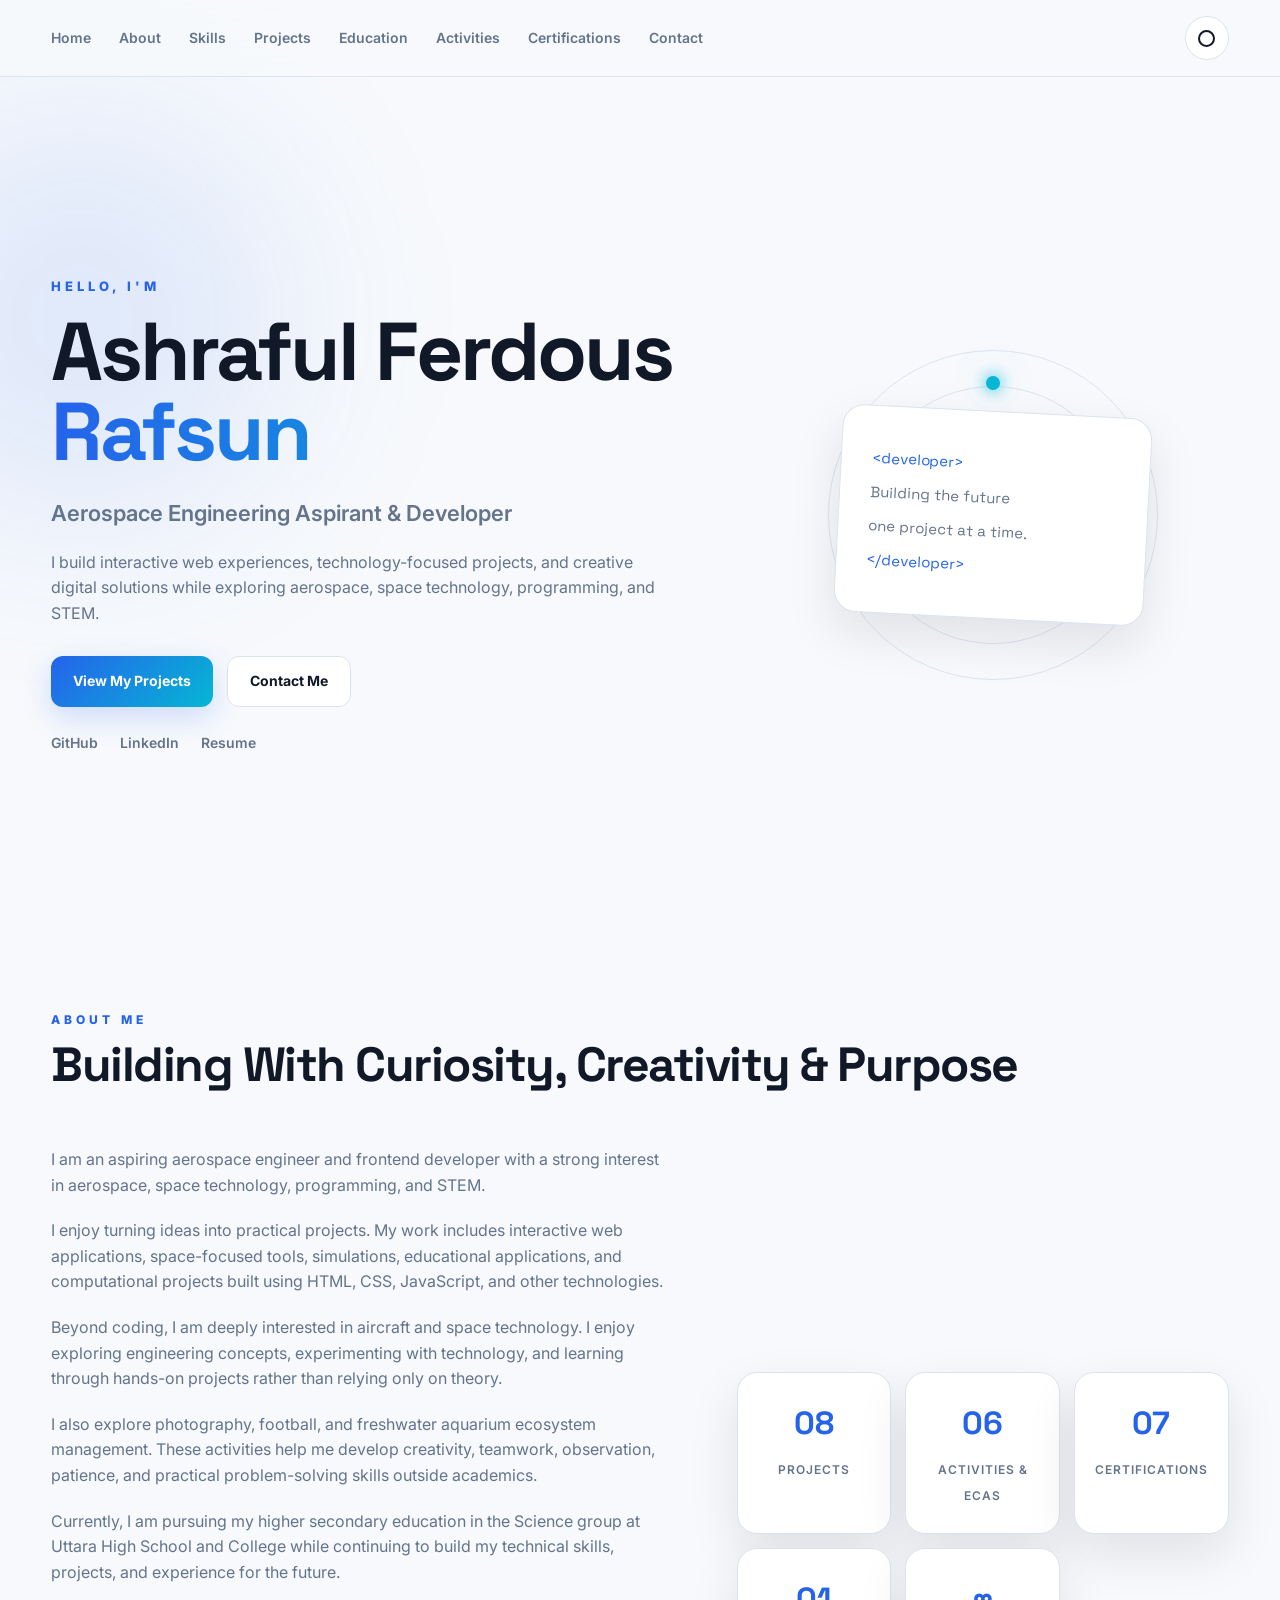
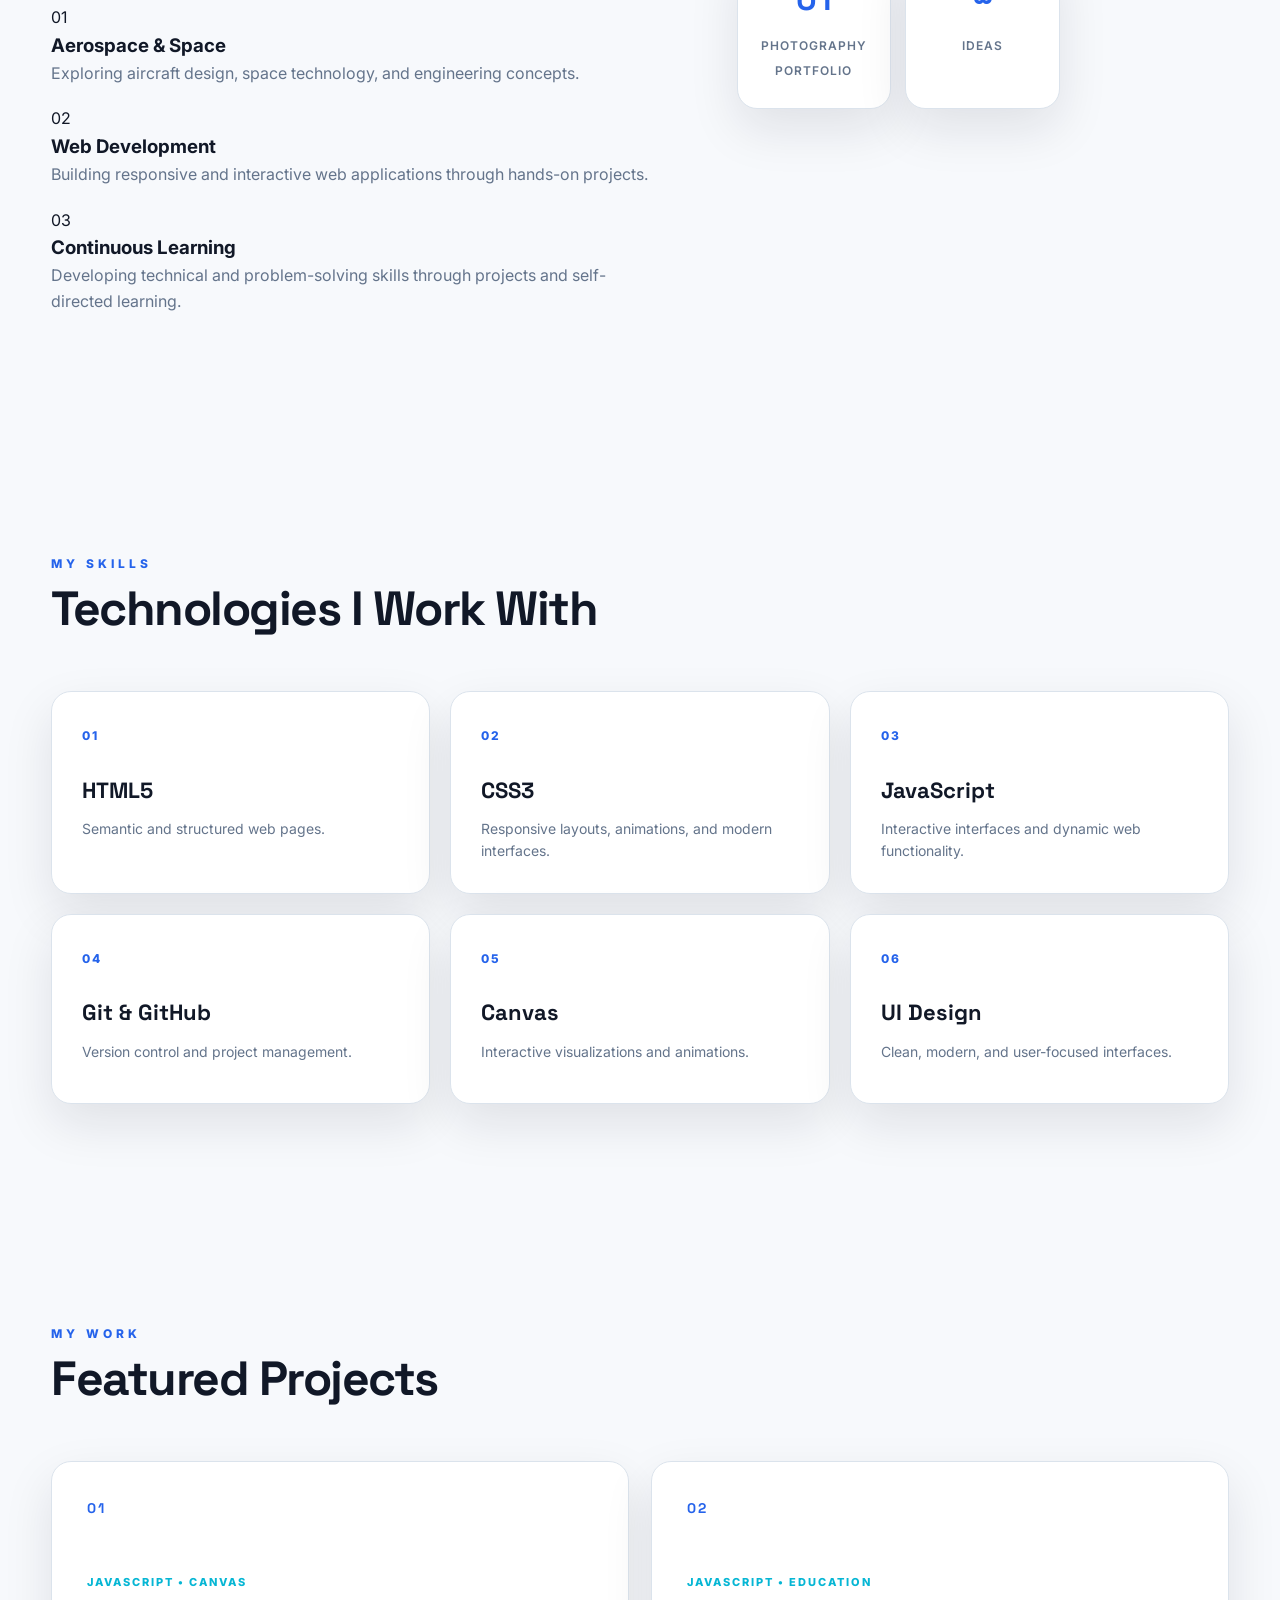
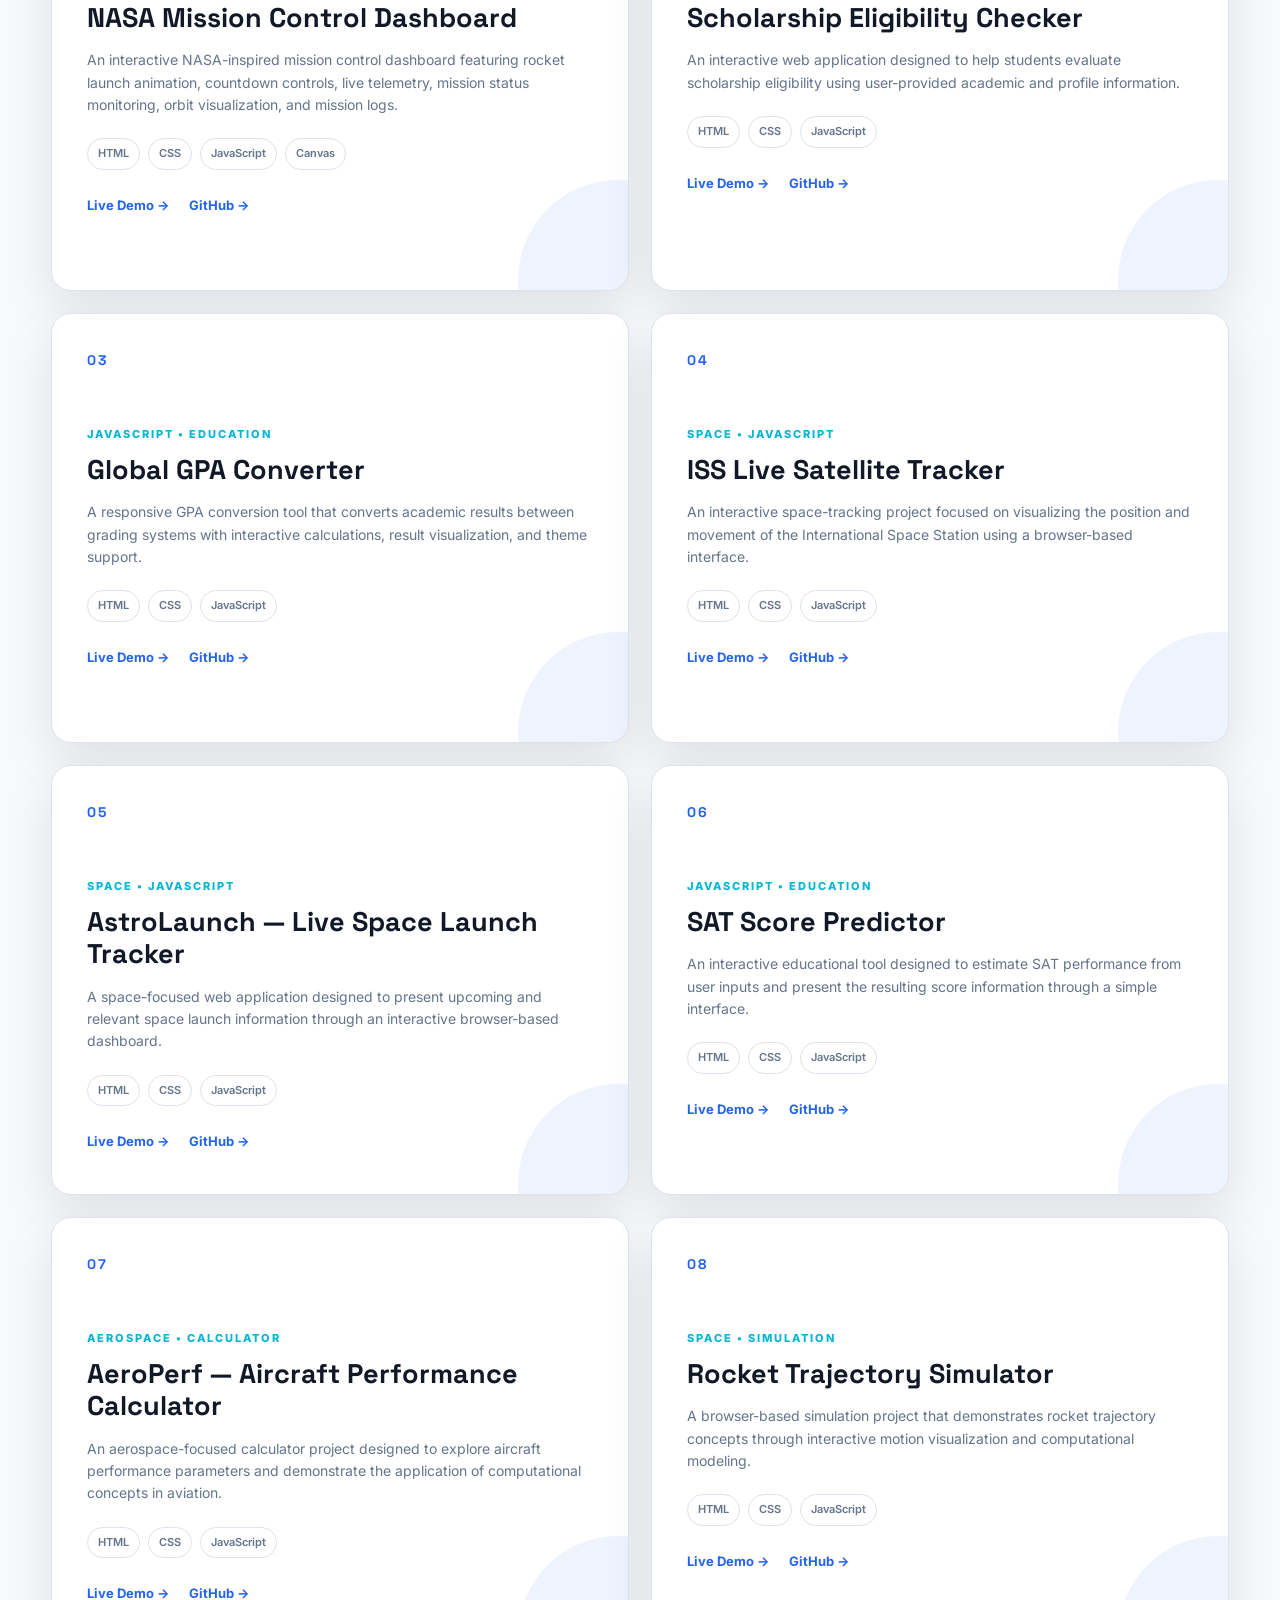
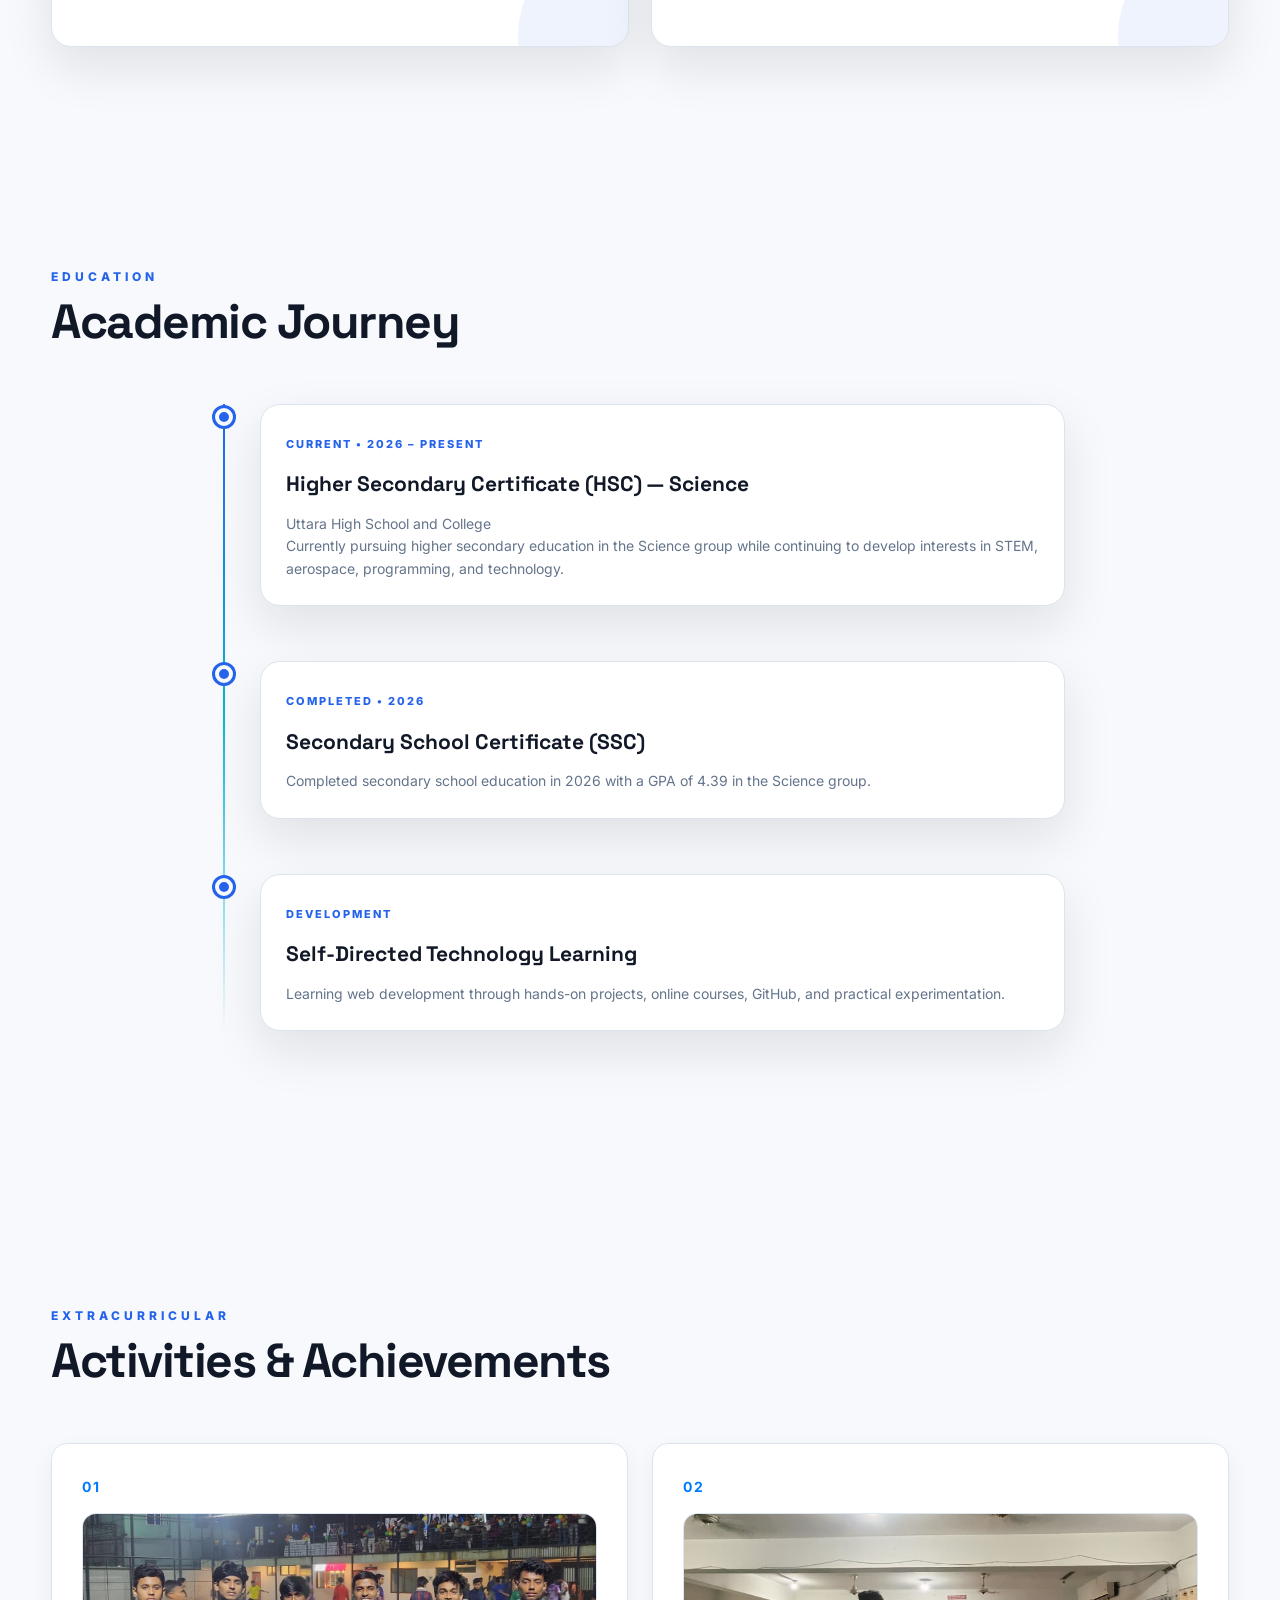
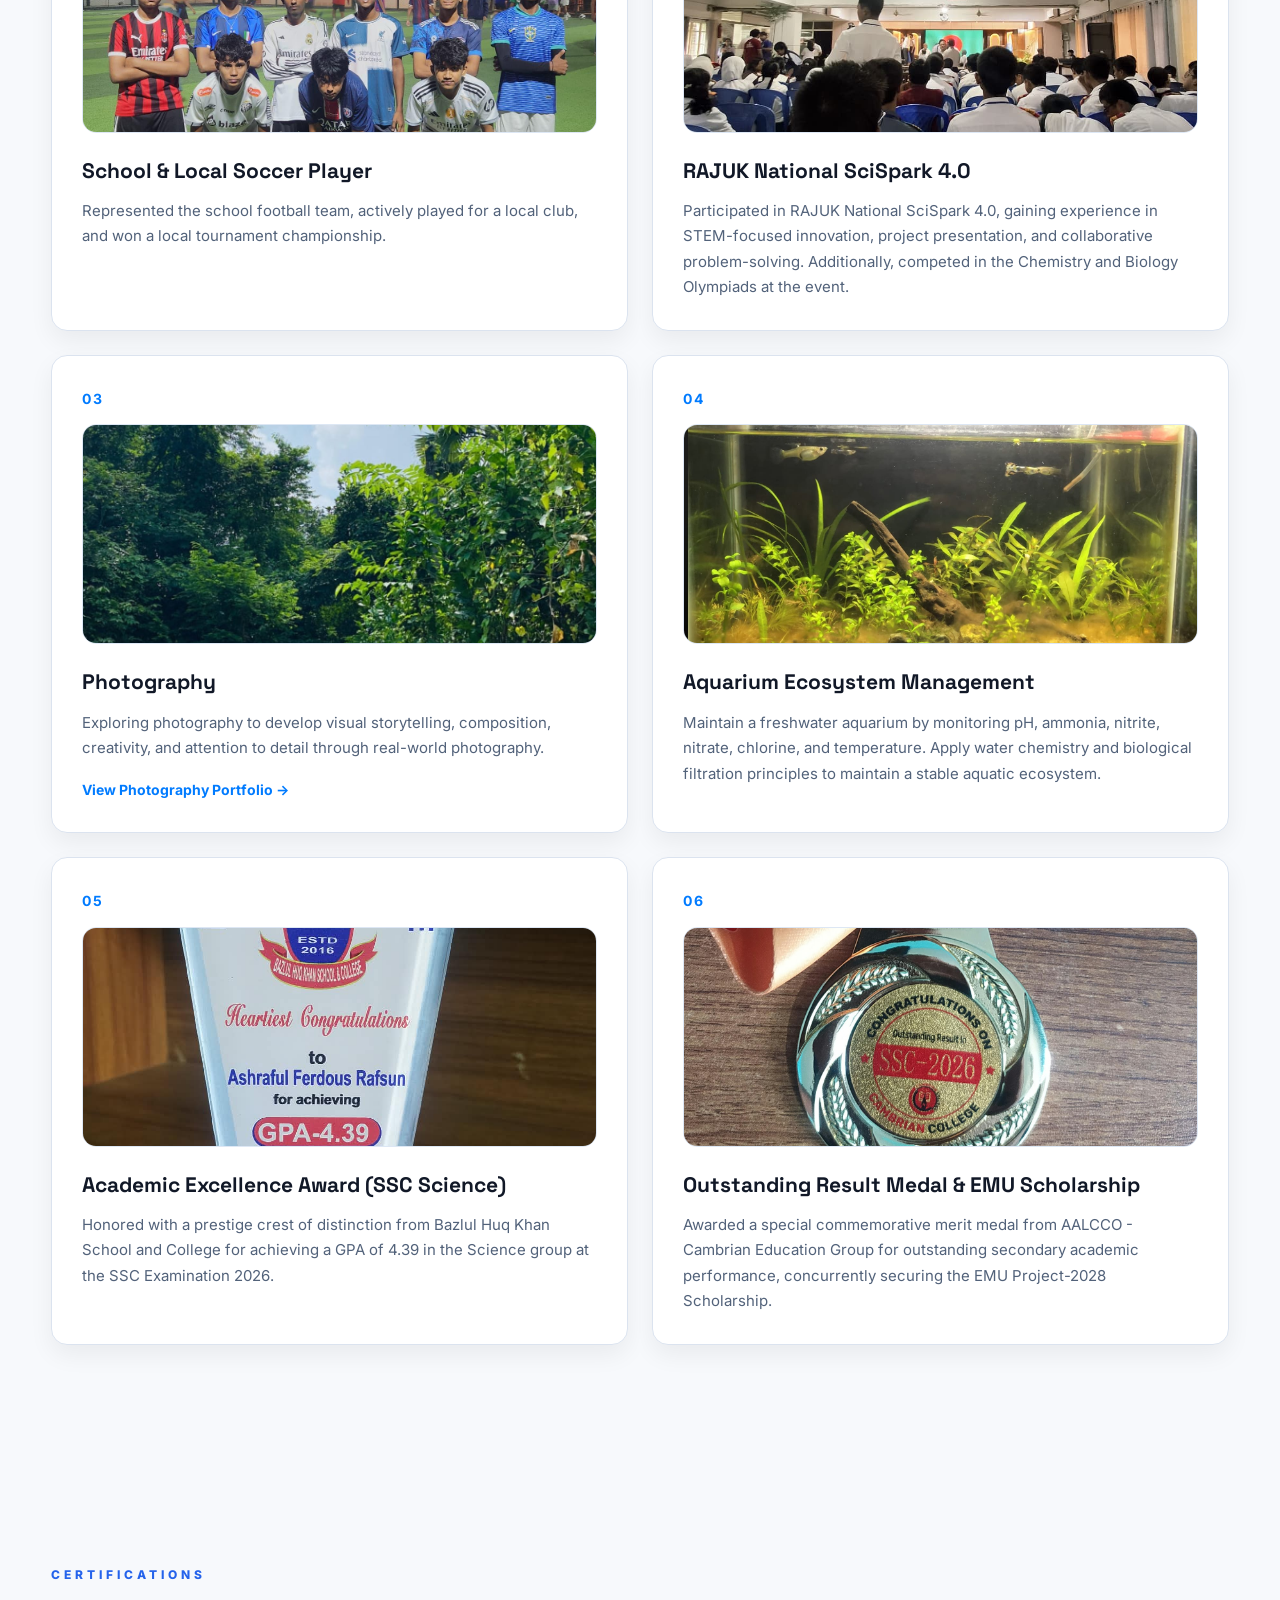
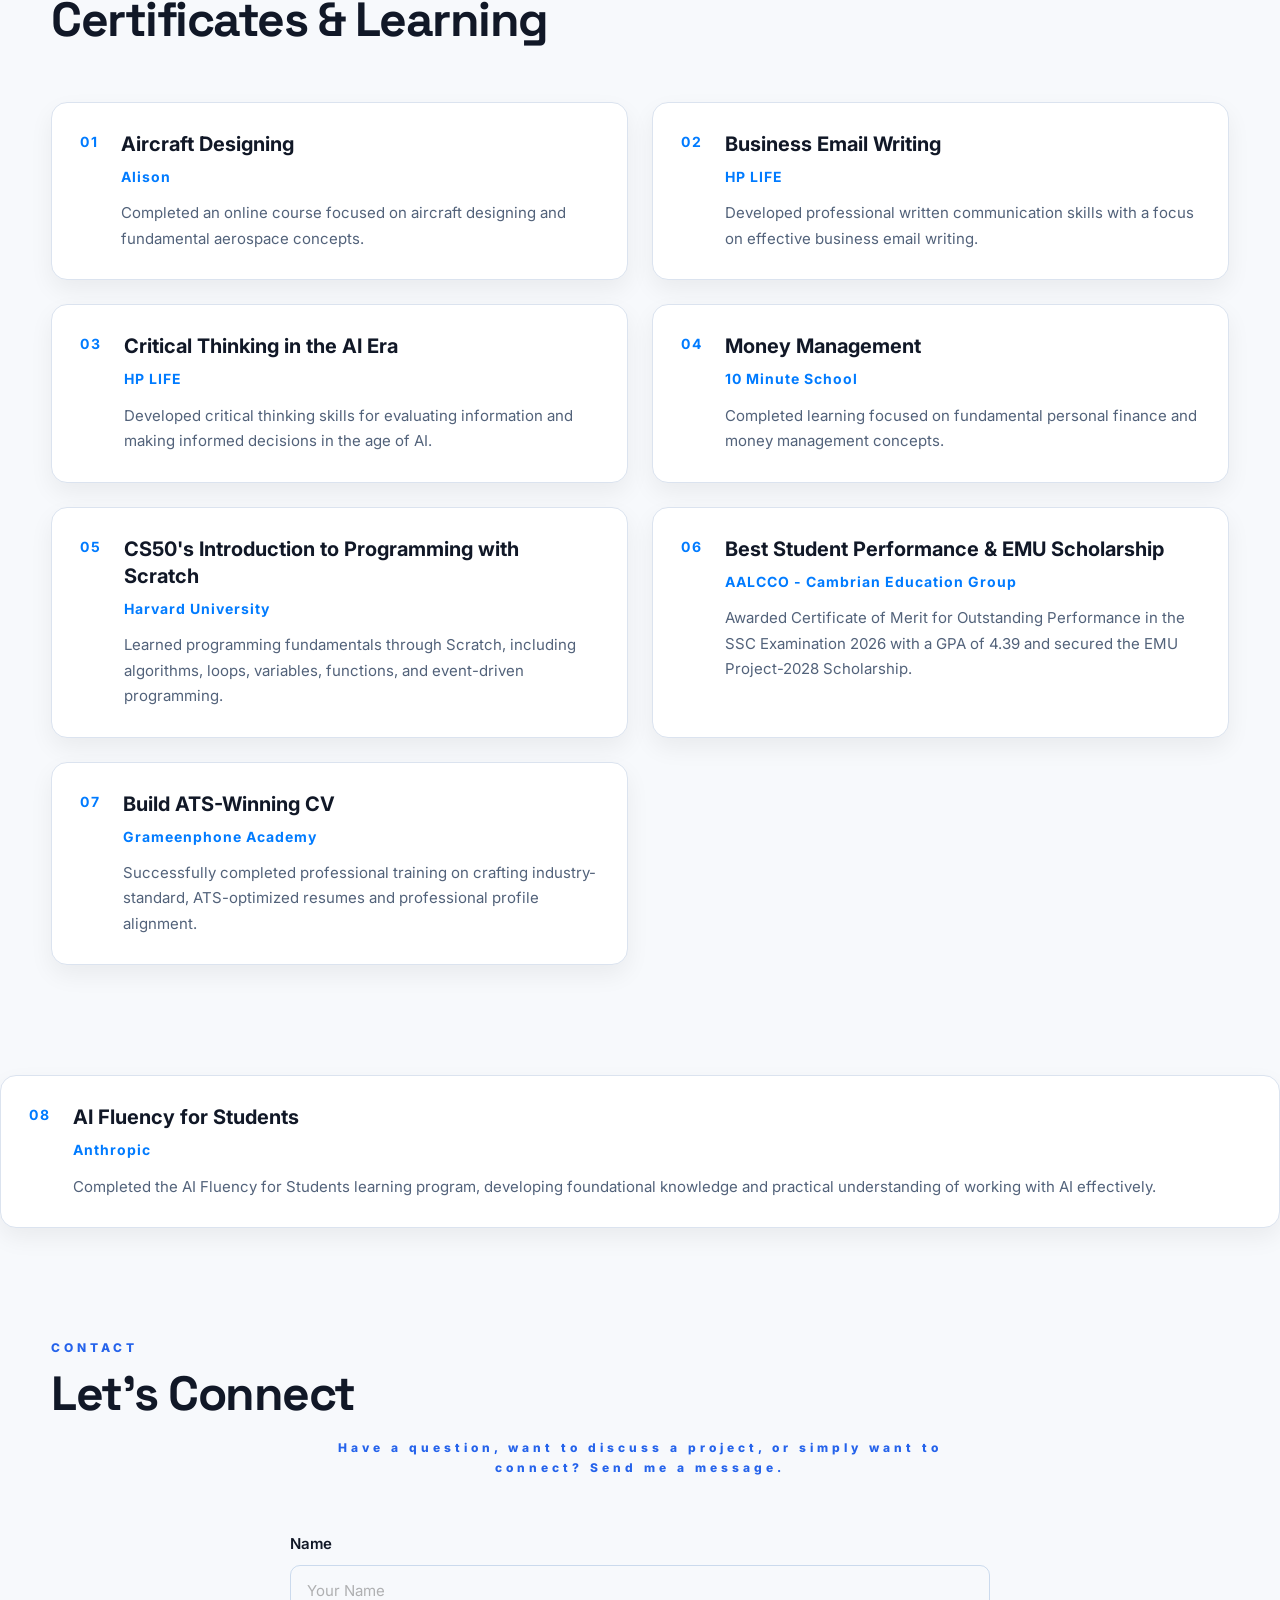
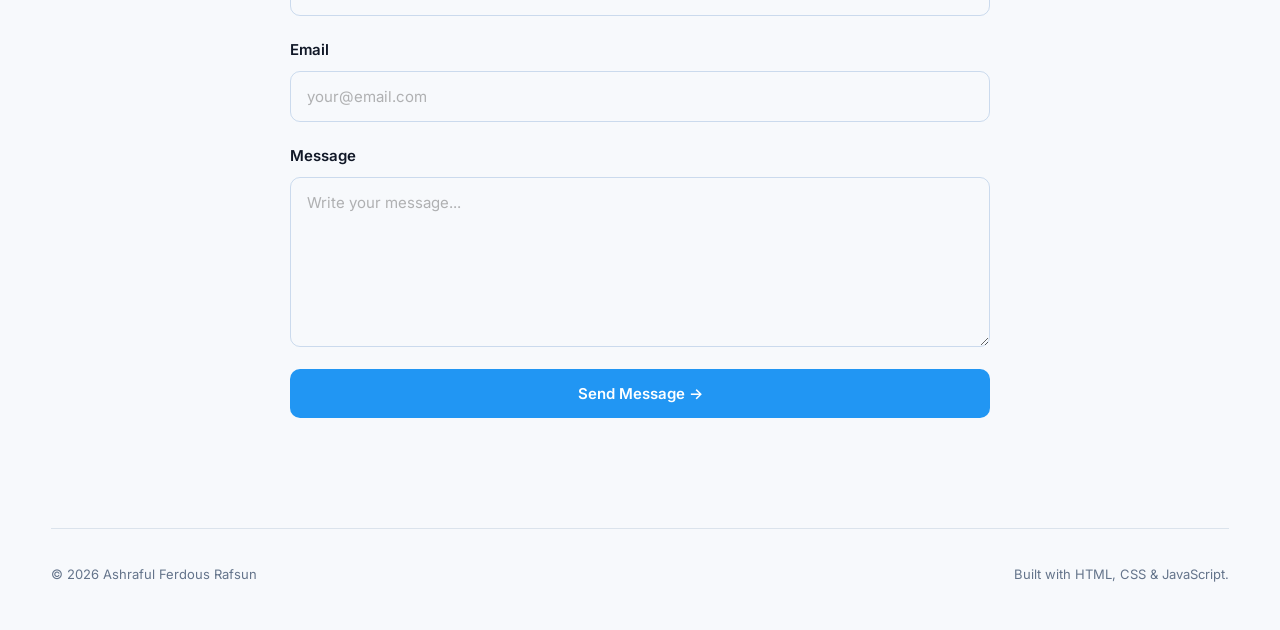
==== commit 7929cd1a: "Update index.html" ====
--- a/index.html
+++ b/index.html
@@ -1701,40 +1701,40 @@
 
         </section>
 
-<!-- CERTIFICATE 08 -->
-
-<div class="certificate-card">
-
-    <span class="certificate-number">
-        08
-    </span>
-
-    <div class="certificate-content">
-
-        <h3>
-            AI Fluency for Students
-        </h3>
-
-        <p class="certificate-provider">
-            Anthropic
-        </p>
-
-        <p>
+                   <!-- CERTIFICATE 08 -->
+
+                   <div class="certificate-card">
+
+                        <span class="certificate-number">
+                            08
+                        </span>
+
+                   <div class="certificate-content">
+
+                    <h3>
+                        AI Fluency for Students
+                    </h3>
+
+                    <p class="certificate-provider">
+                         Anthropic
+                    </p>
+
+  
+           <p>
             Completed the AI Fluency for Students
             learning program, developing foundational
             knowledge and practical understanding of
             working with AI effectively.
-        </p>
-
-        <a href="certificates/ai-fluency-for-students.png"
-           target="_blank"
-           class="certificate-button">
-            View Certificate
-        </a>
+          </p>
+
+      
+
+       </div>
 
     </div>
 
-</div>
+</section>
+
         <!-- ================================
              CONTACT
         ================================= -->
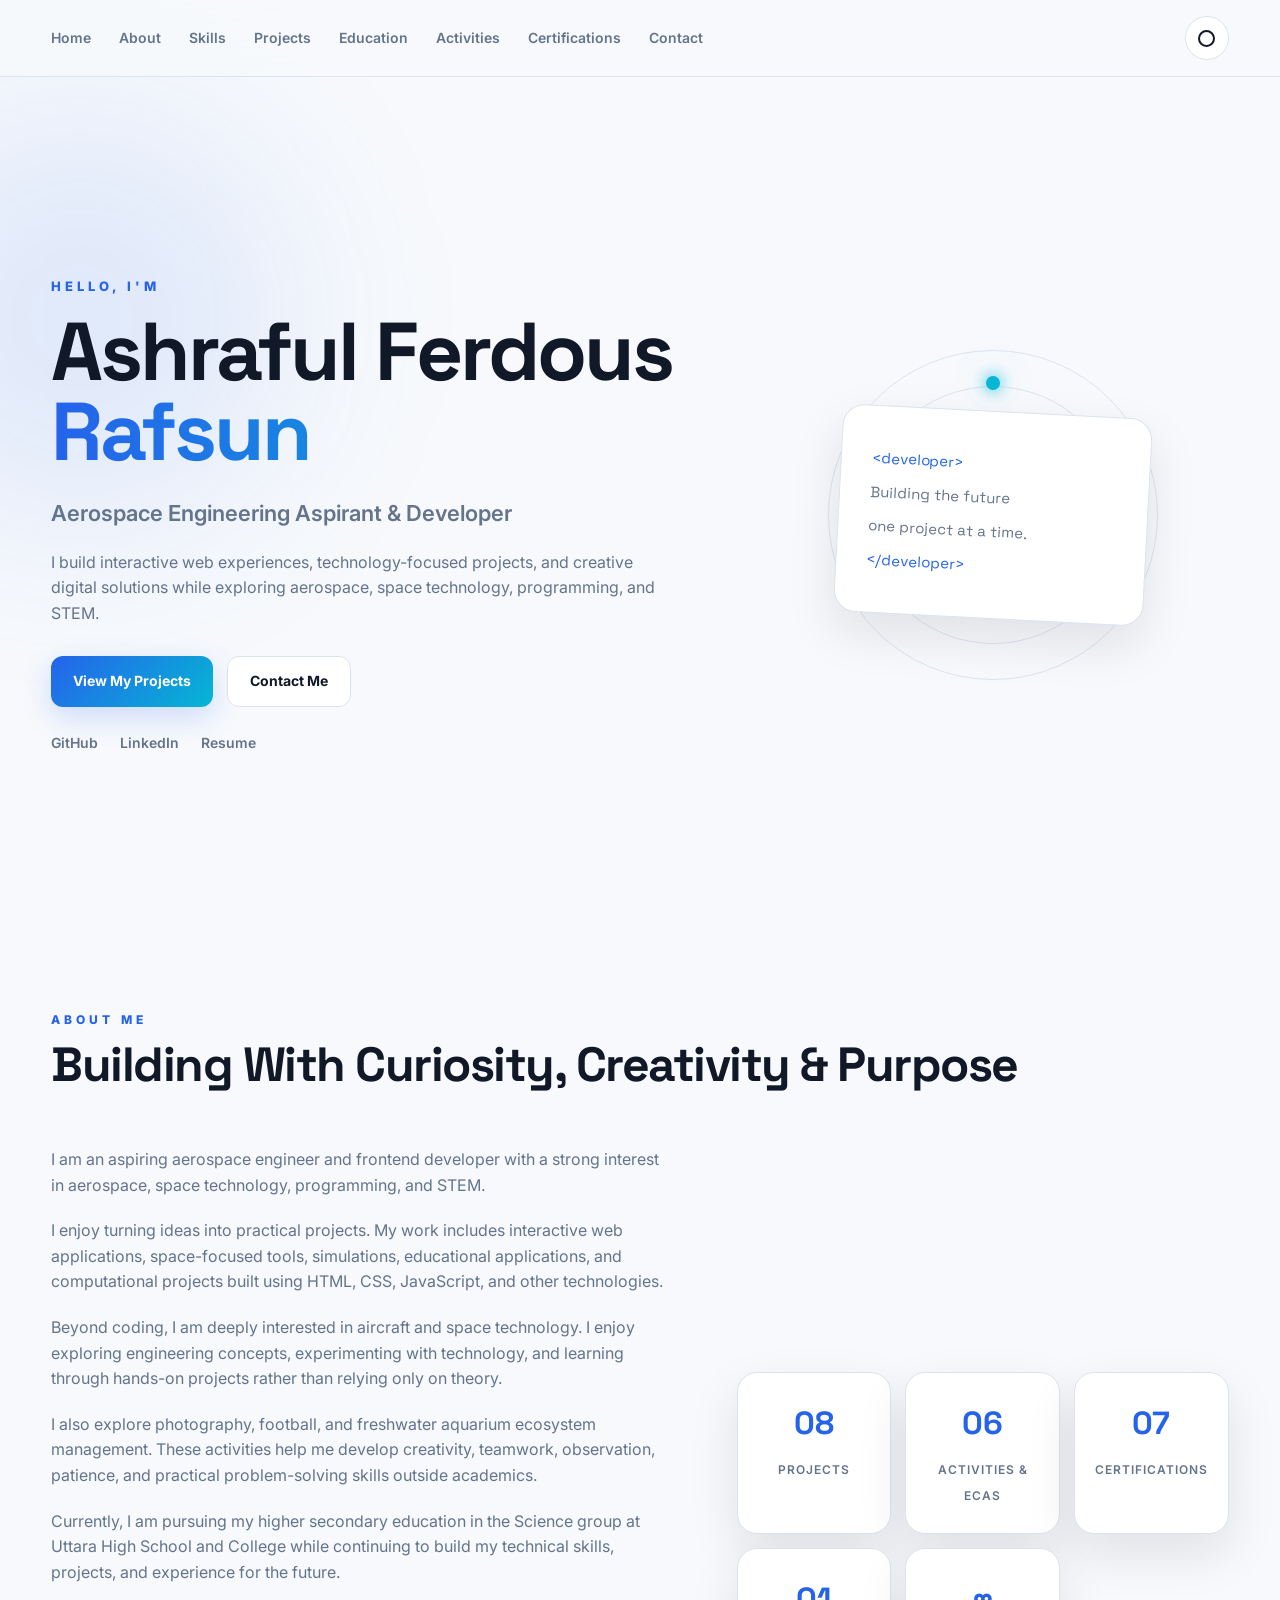
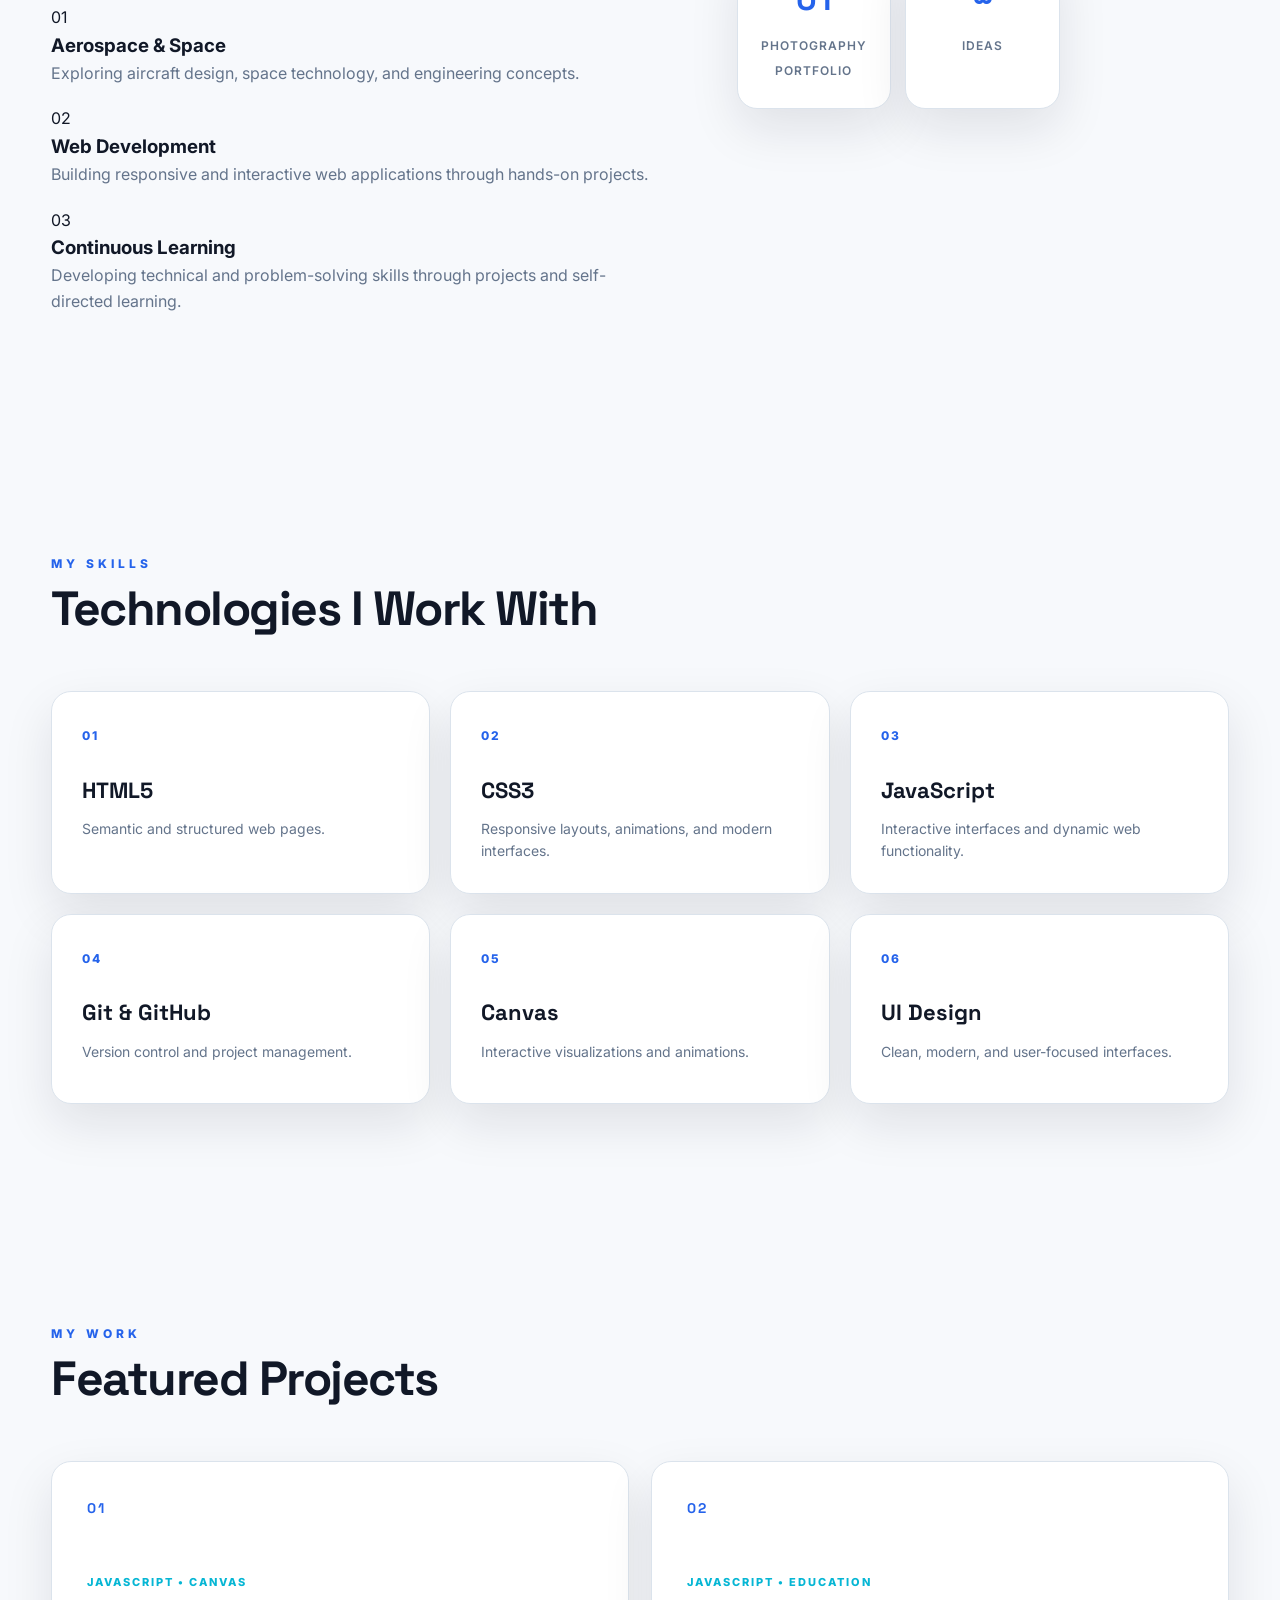
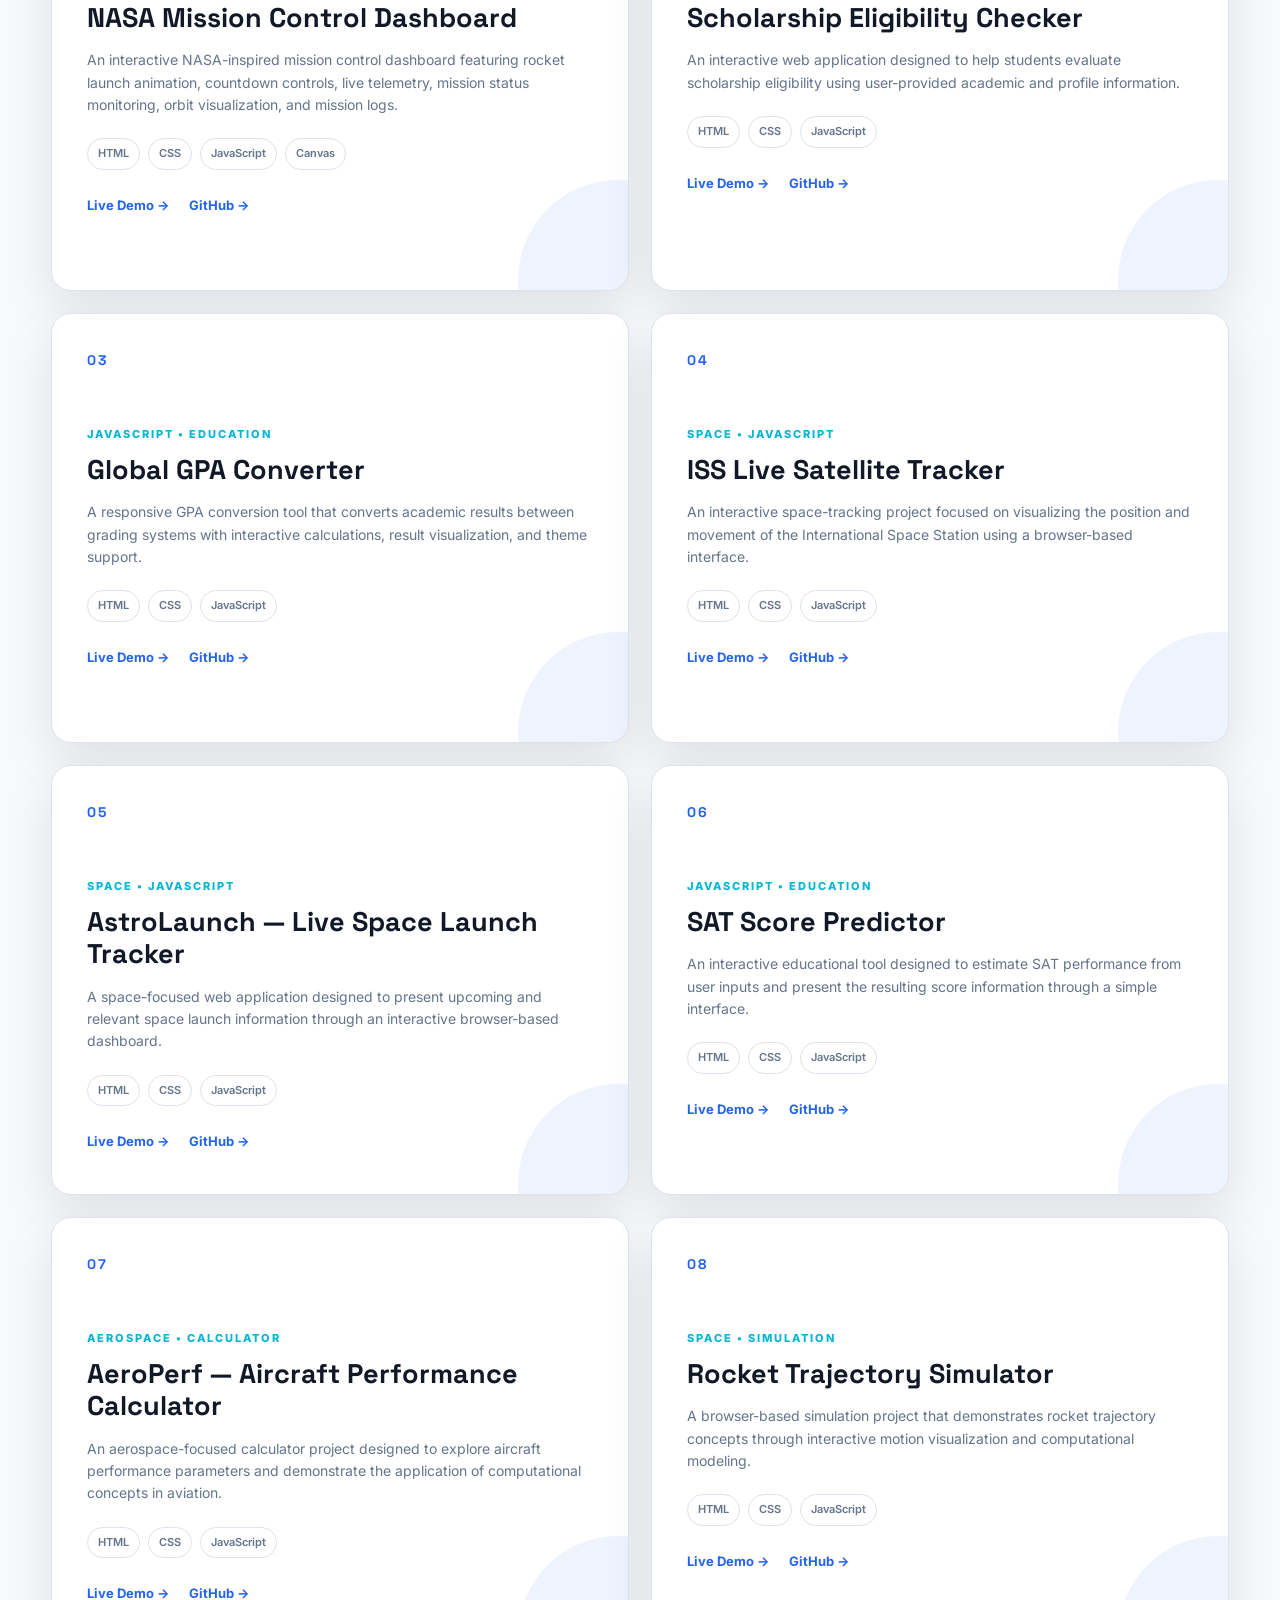
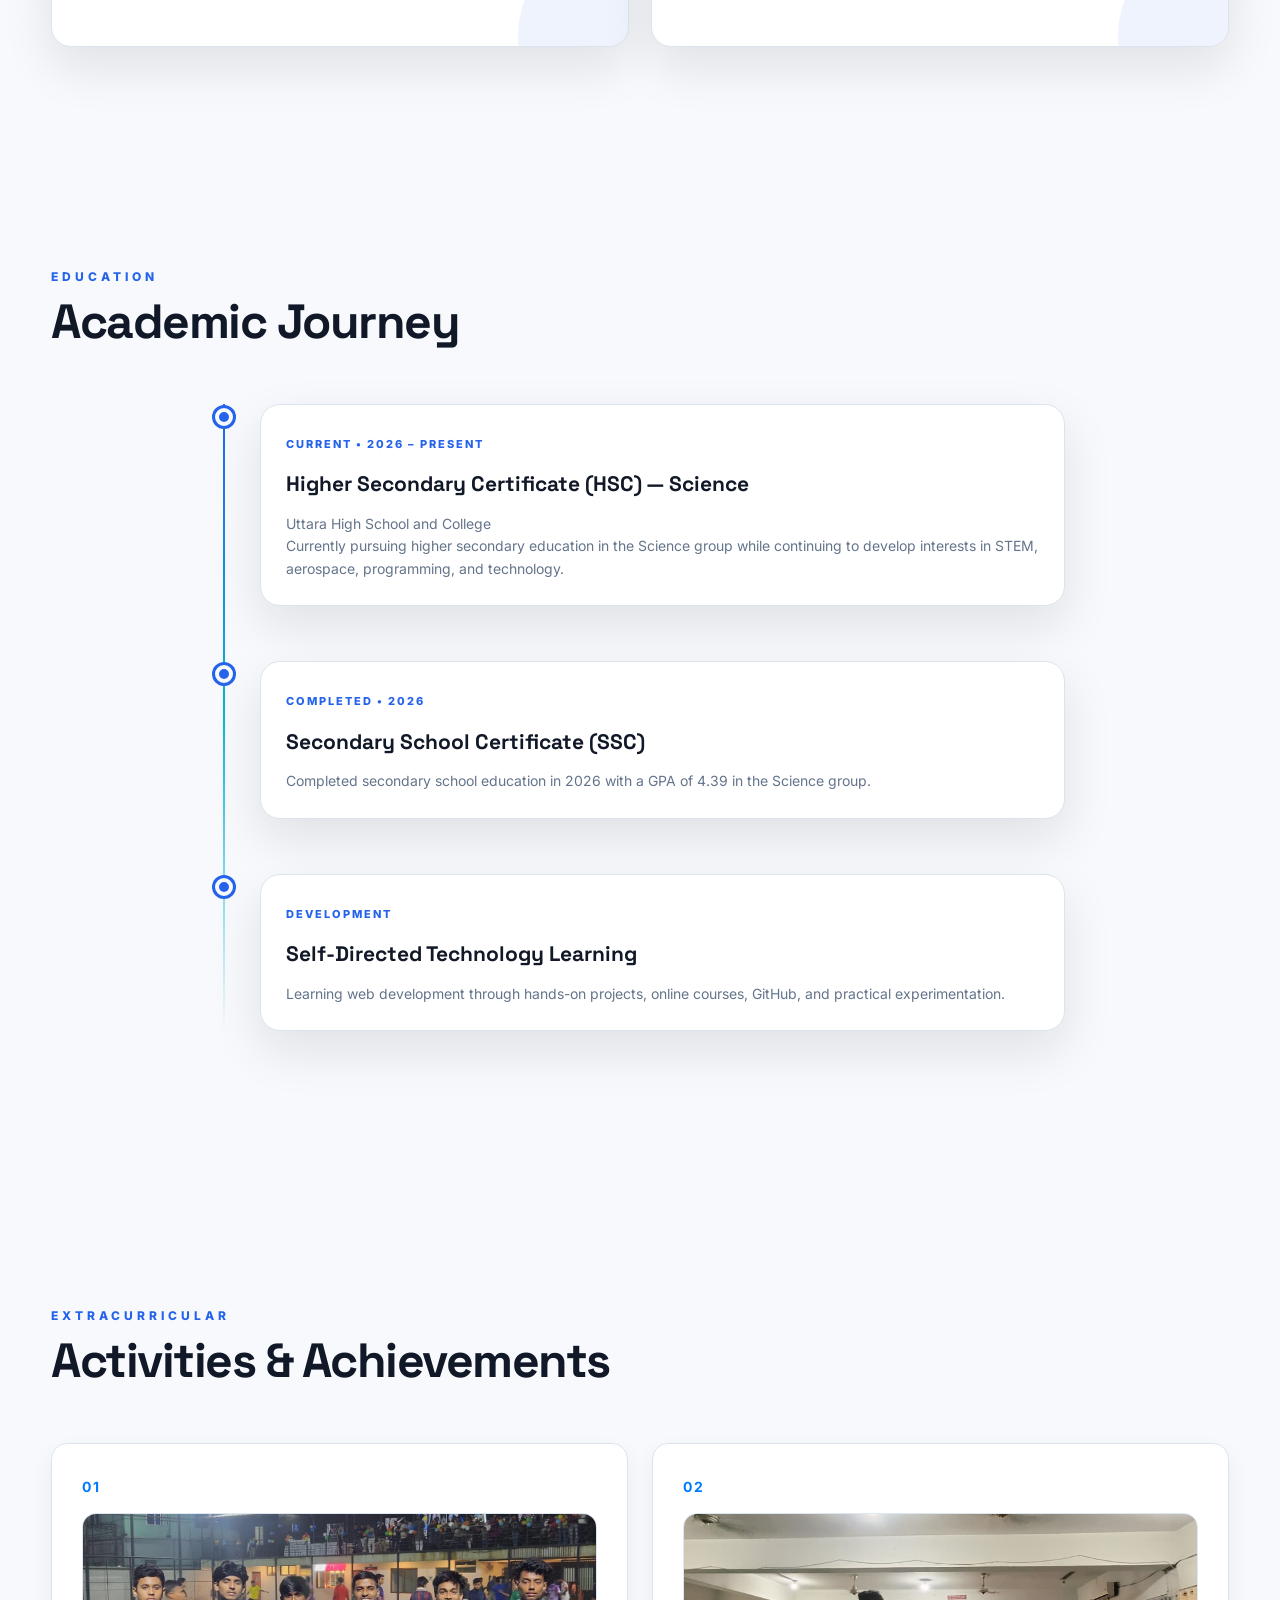
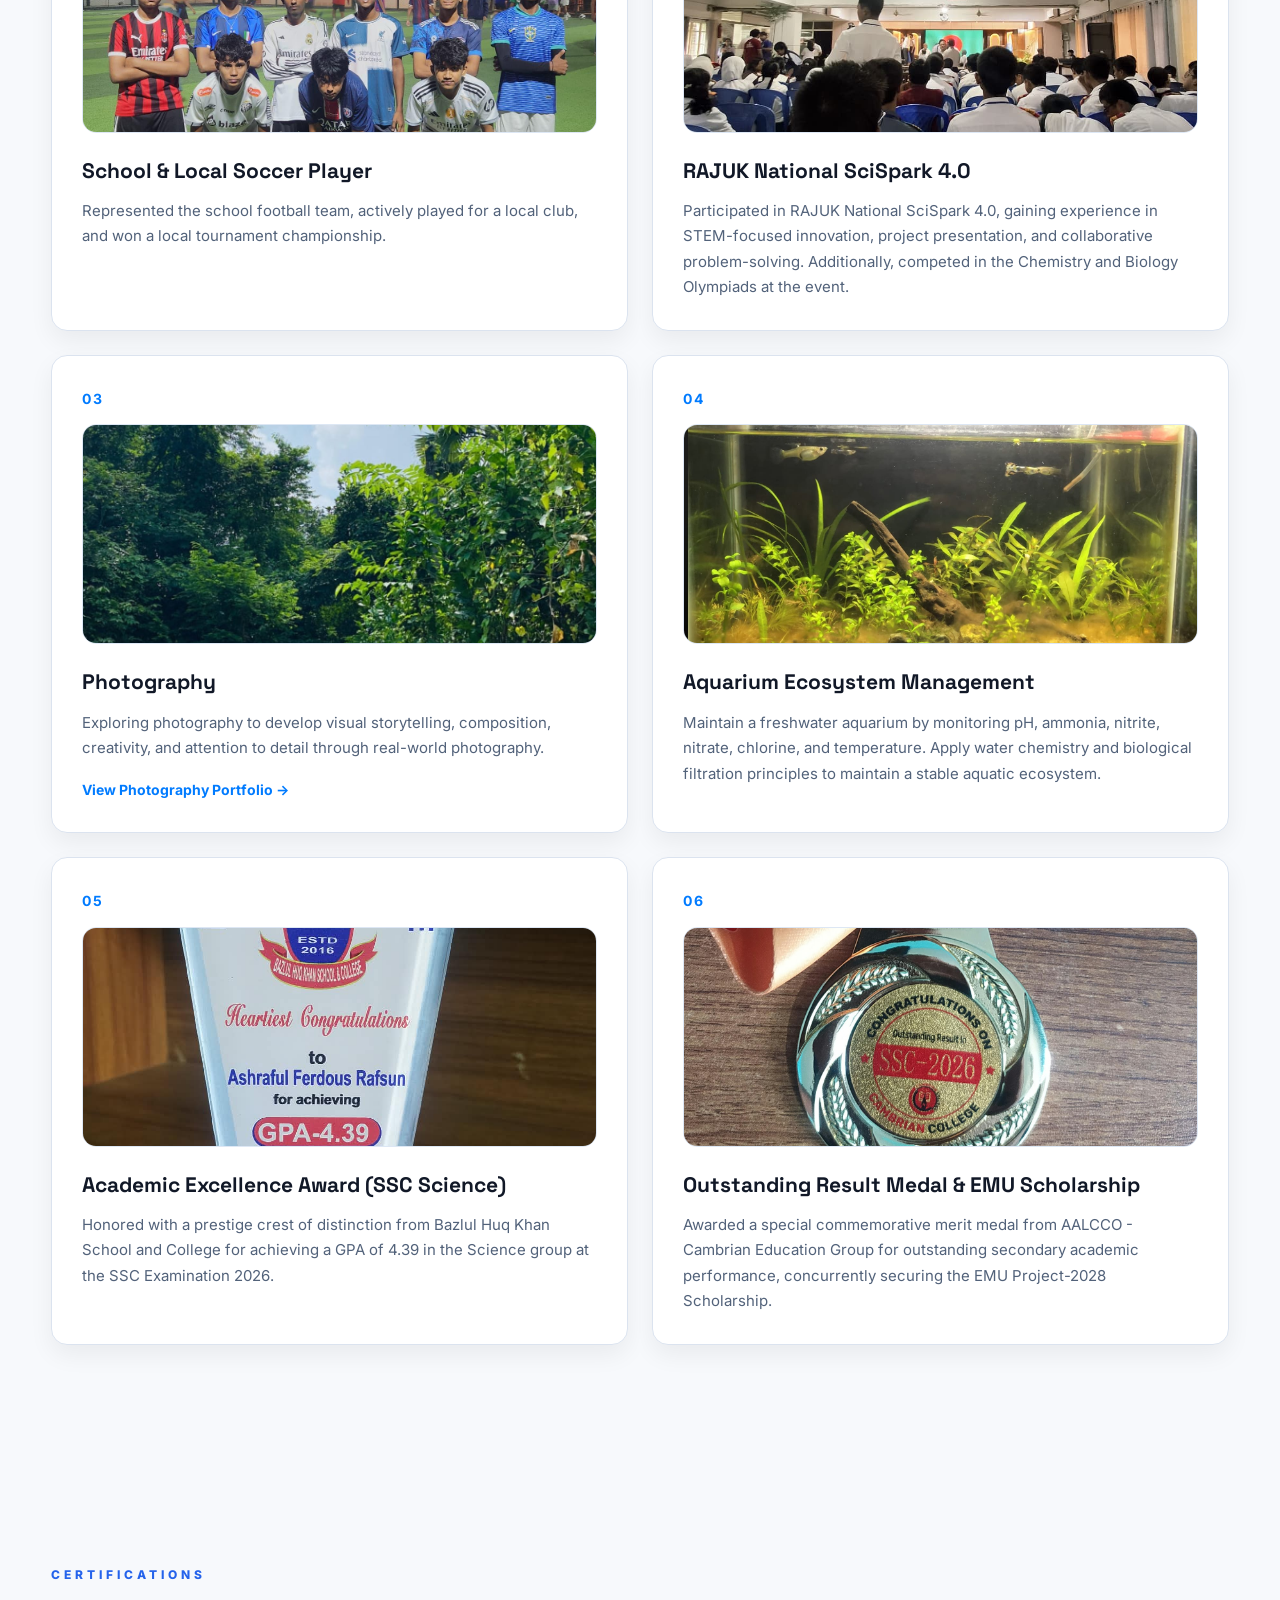
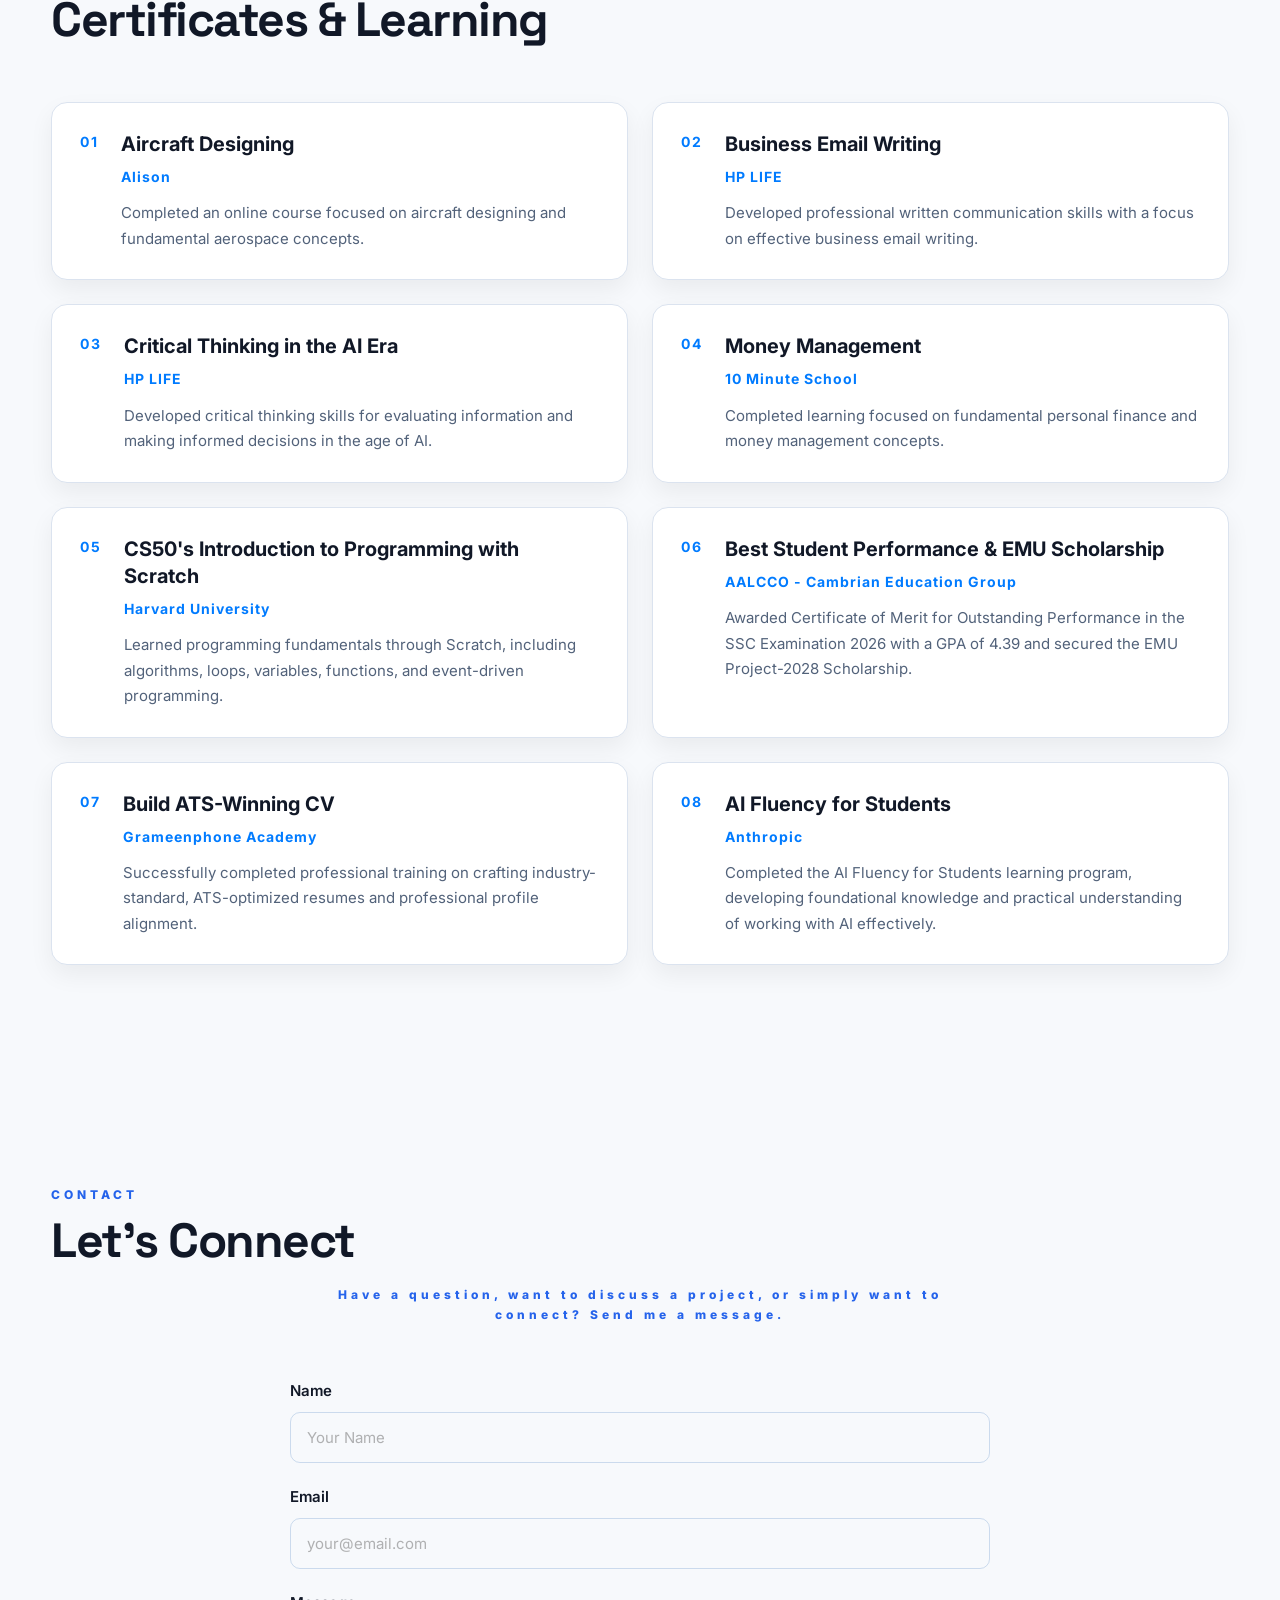
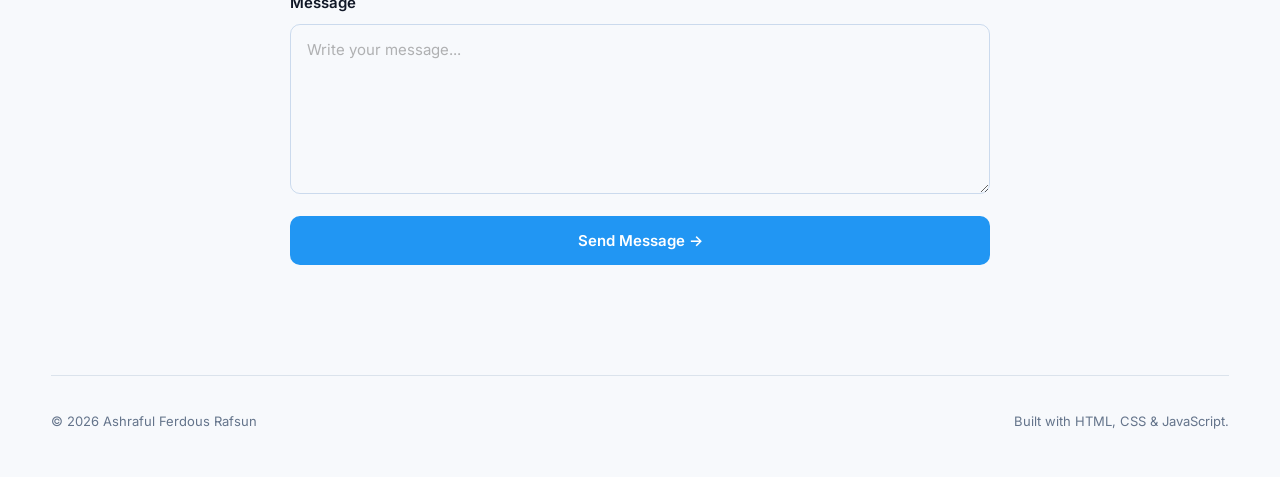
==== commit 6191752b: "Update index.html" ====
--- a/index.html
+++ b/index.html
@@ -1467,9 +1467,10 @@
             </div>
 
         </section>
-        <!-- ================================
+
+<!-- ================================
              CERTIFICATIONS
-        ================================= -->
+         ================================ -->
 
         <section
             class="section"
@@ -1697,43 +1698,38 @@
                 </div>
 
 
+                <!-- CERTIFICATE 08 -->
+
+                <div class="certificate-card">
+
+                    <span class="certificate-number">
+                        08
+                    </span>
+
+                    <div class="certificate-content">
+
+                        <h3>
+                            AI Fluency for Students
+                        </h3>
+
+                        <p class="certificate-provider">
+                            Anthropic
+                        </p>
+
+                        <p>
+                            Completed the AI Fluency for Students
+                            learning program, developing foundational
+                            knowledge and practical understanding of
+                            working with AI effectively.
+                        </p>
+
+                    </div>
+
+                </div>
+
             </div>
 
         </section>
-
-                   <!-- CERTIFICATE 08 -->
-
-                   <div class="certificate-card">
-
-                        <span class="certificate-number">
-                            08
-                        </span>
-
-                   <div class="certificate-content">
-
-                    <h3>
-                        AI Fluency for Students
-                    </h3>
-
-                    <p class="certificate-provider">
-                         Anthropic
-                    </p>
-
-  
-           <p>
-            Completed the AI Fluency for Students
-            learning program, developing foundational
-            knowledge and practical understanding of
-            working with AI effectively.
-          </p>
-
-      
-
-       </div>
-
-    </div>
-
-</section>
 
         <!-- ================================
              CONTACT
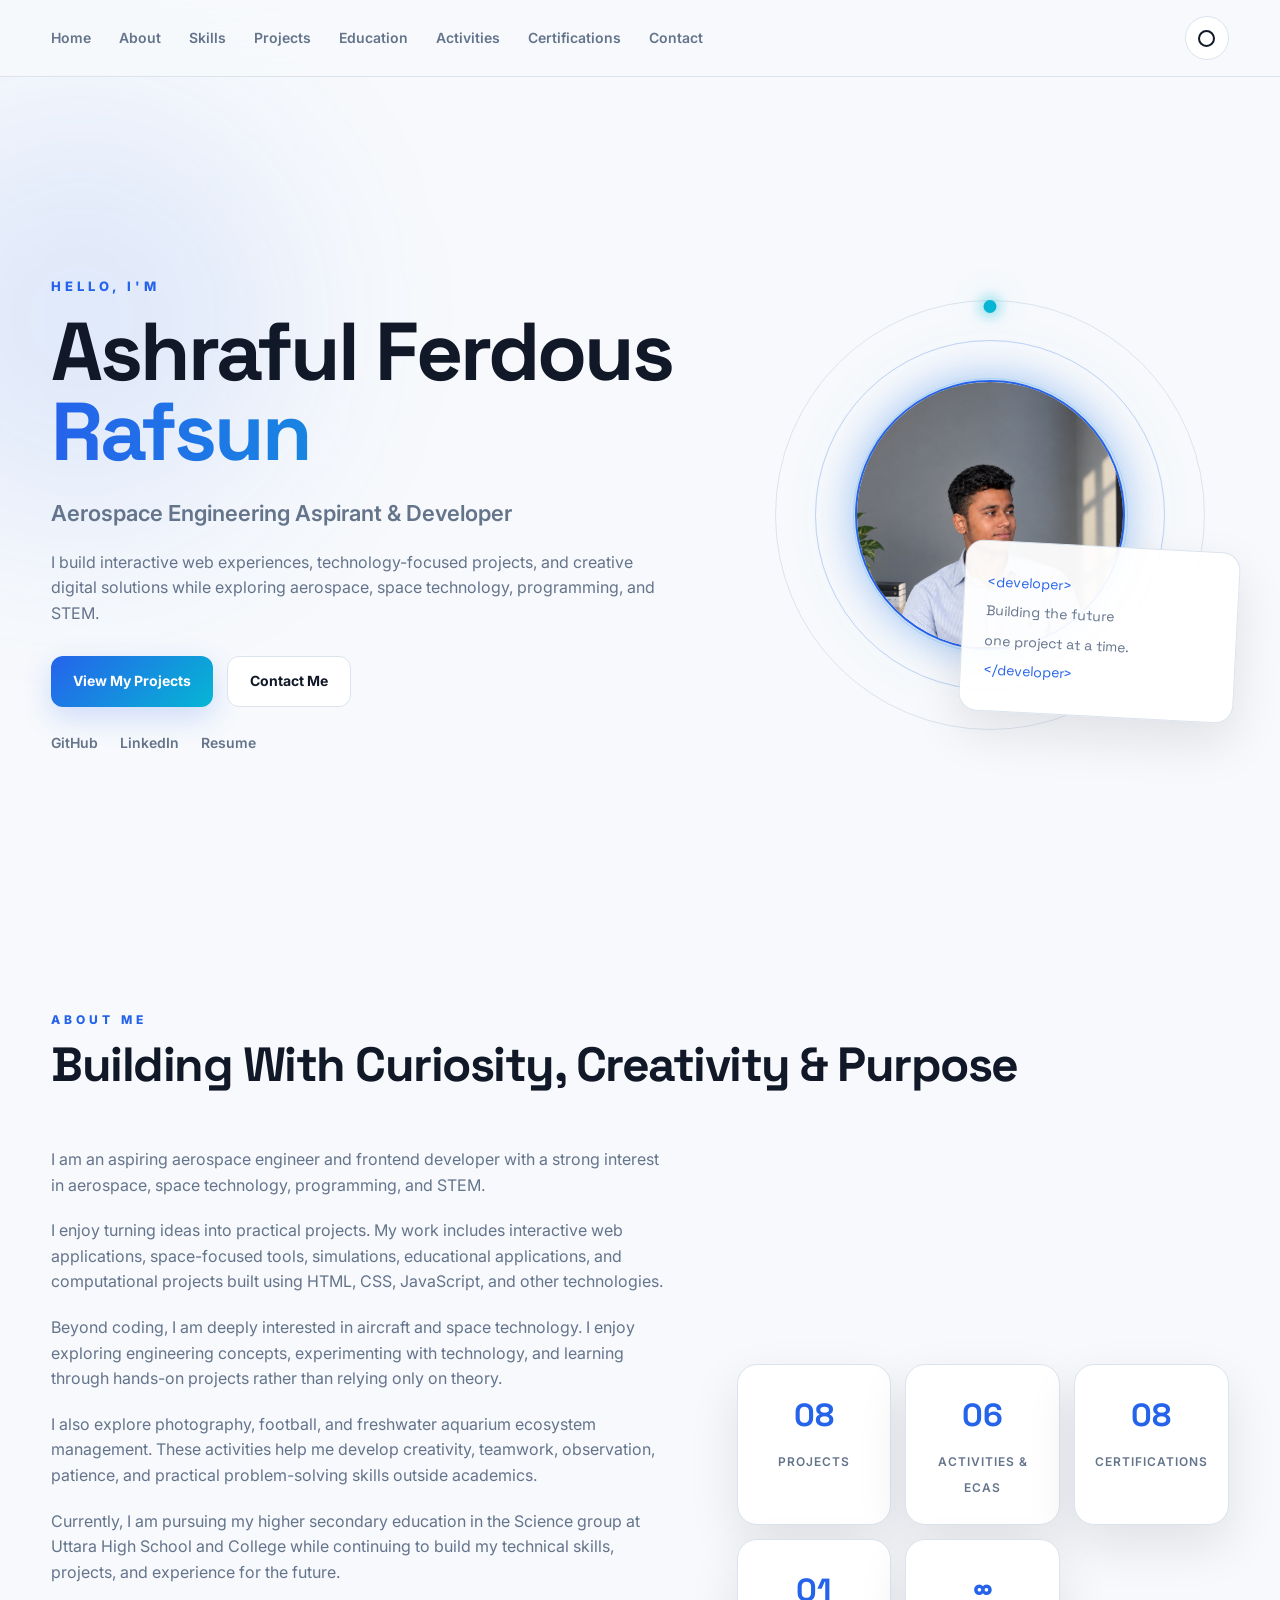
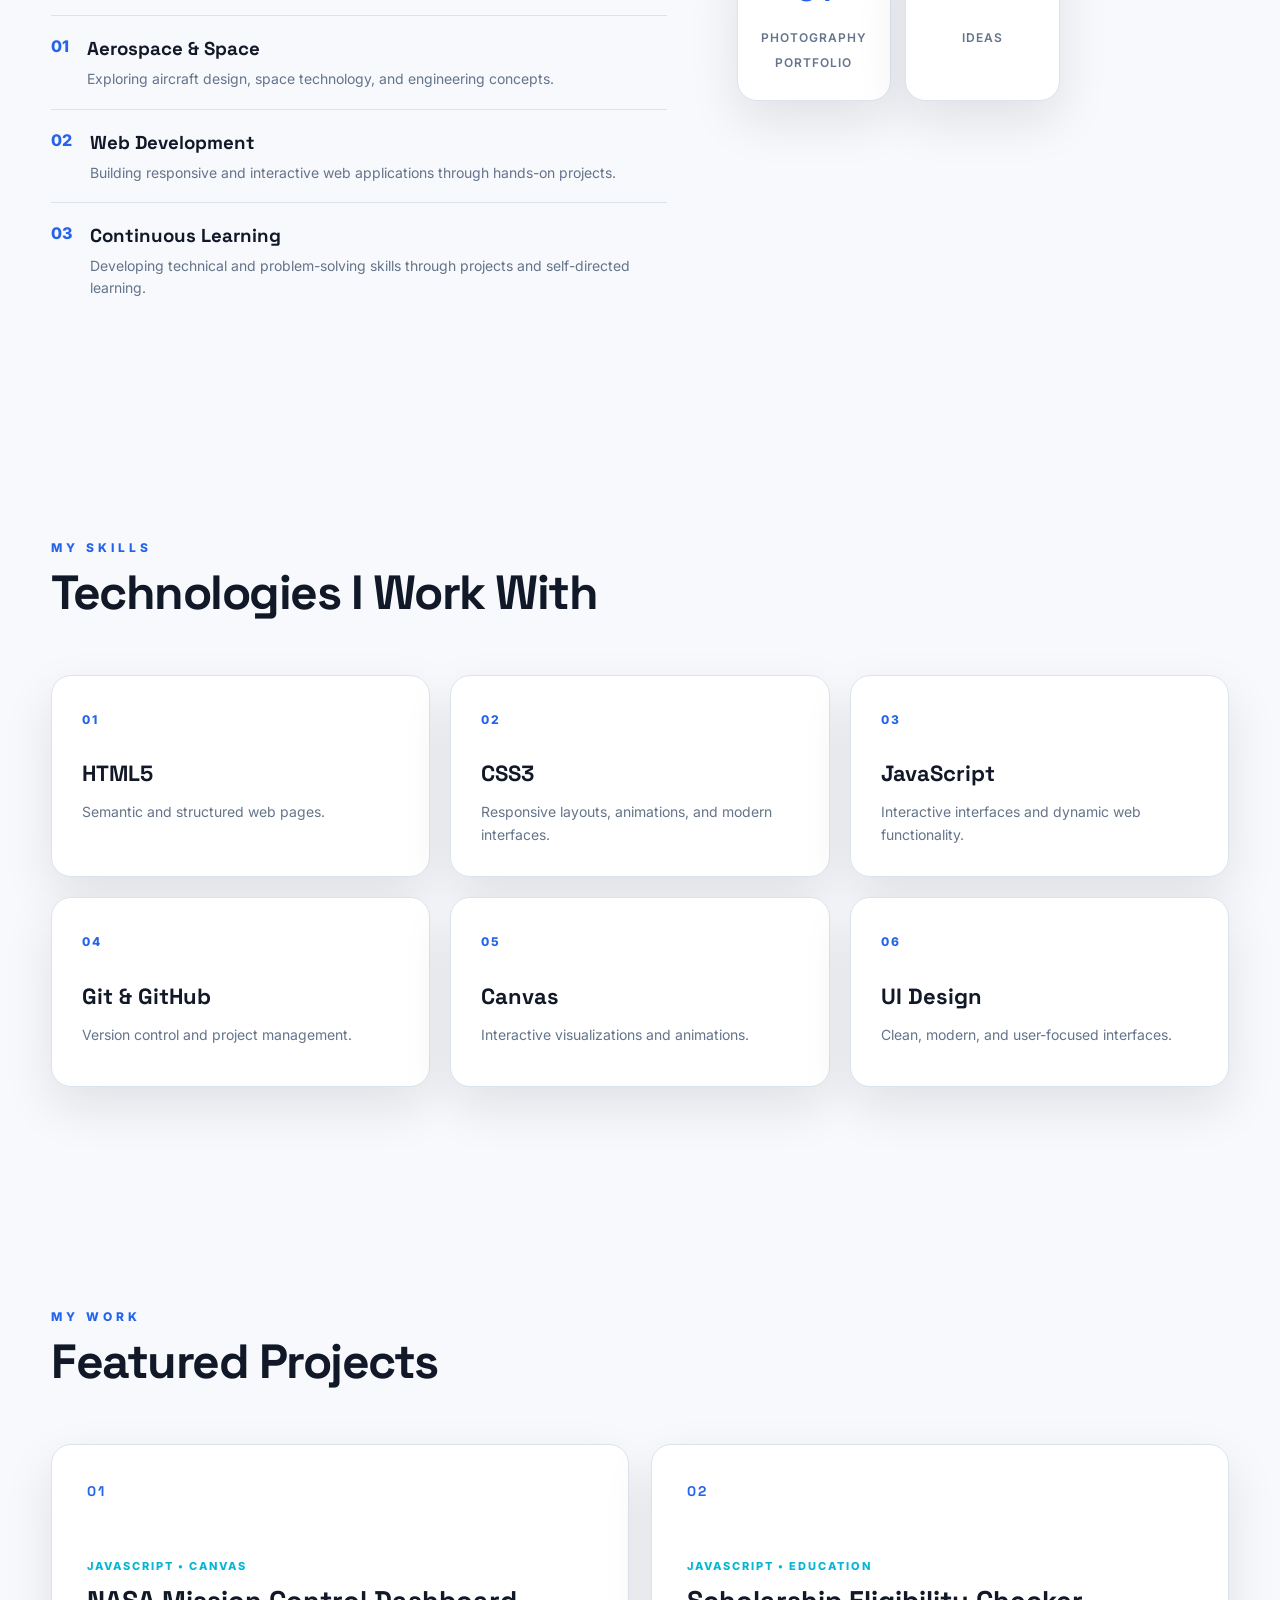
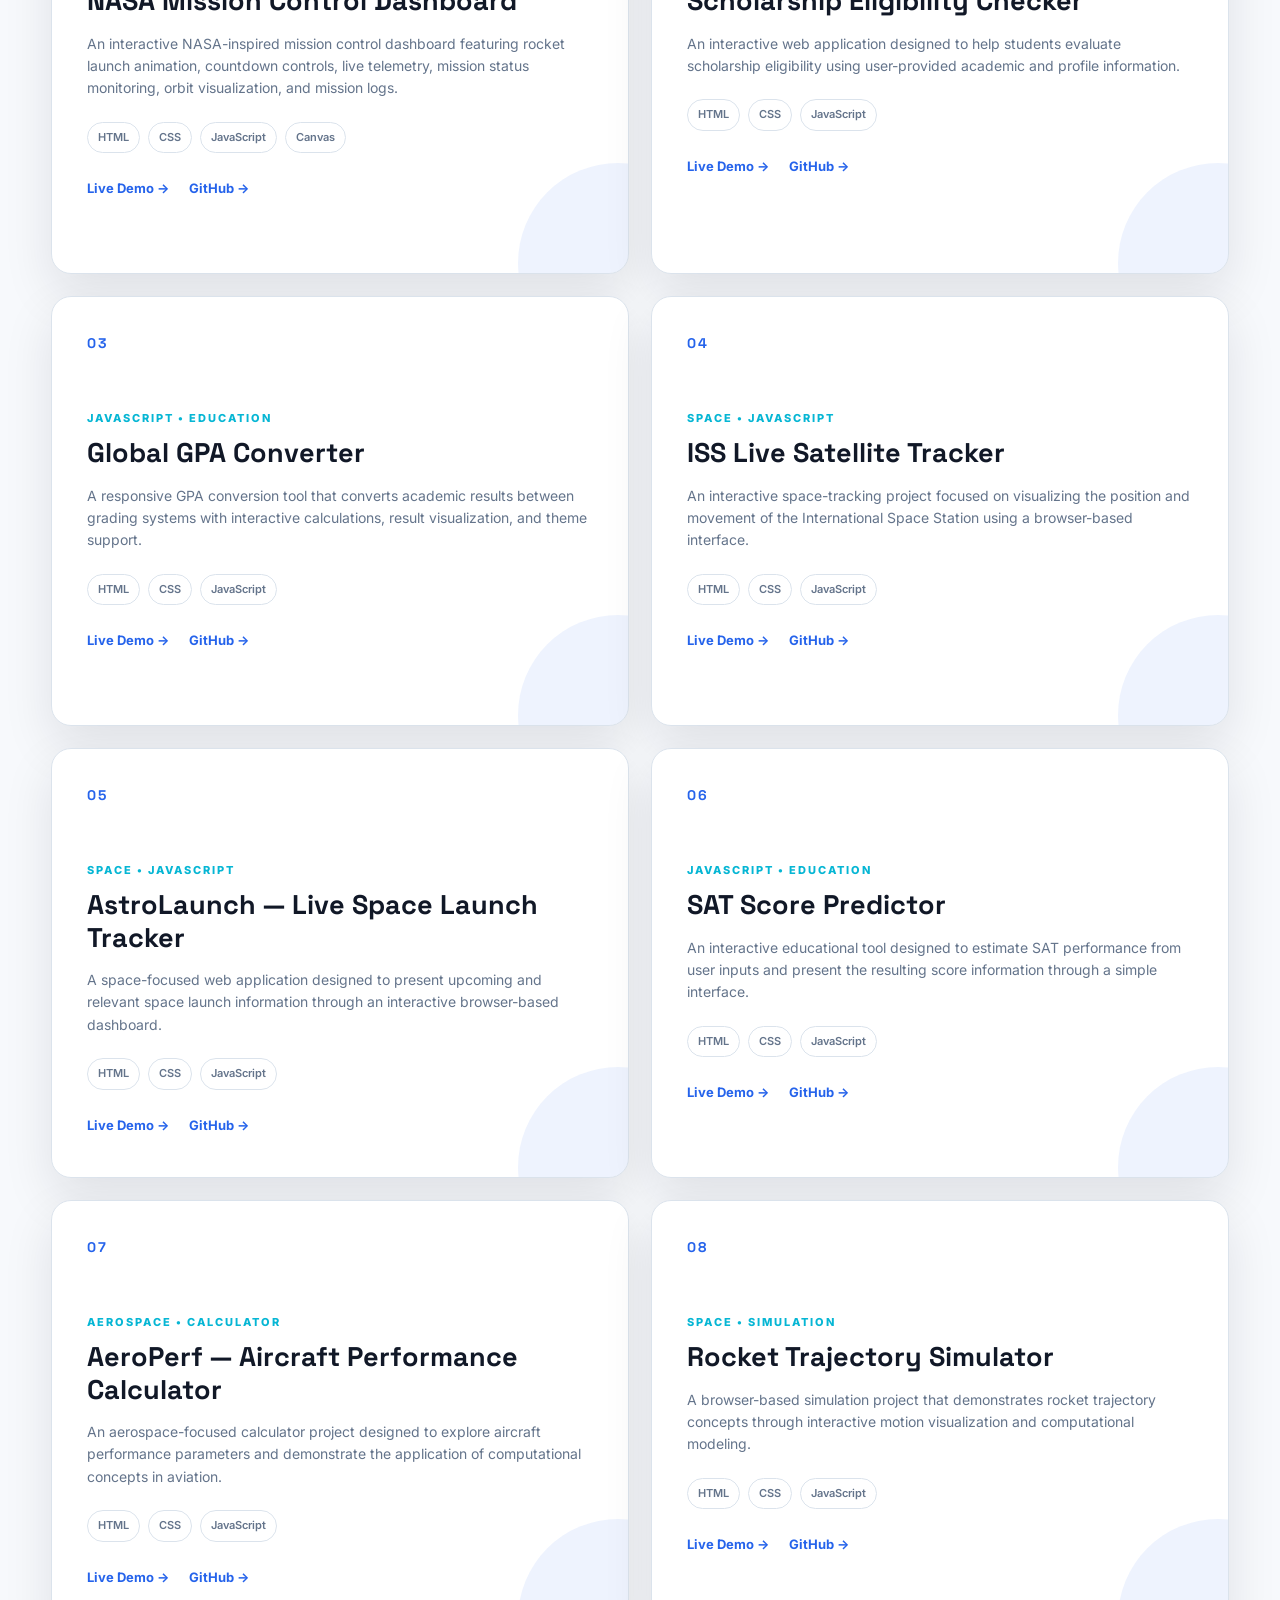
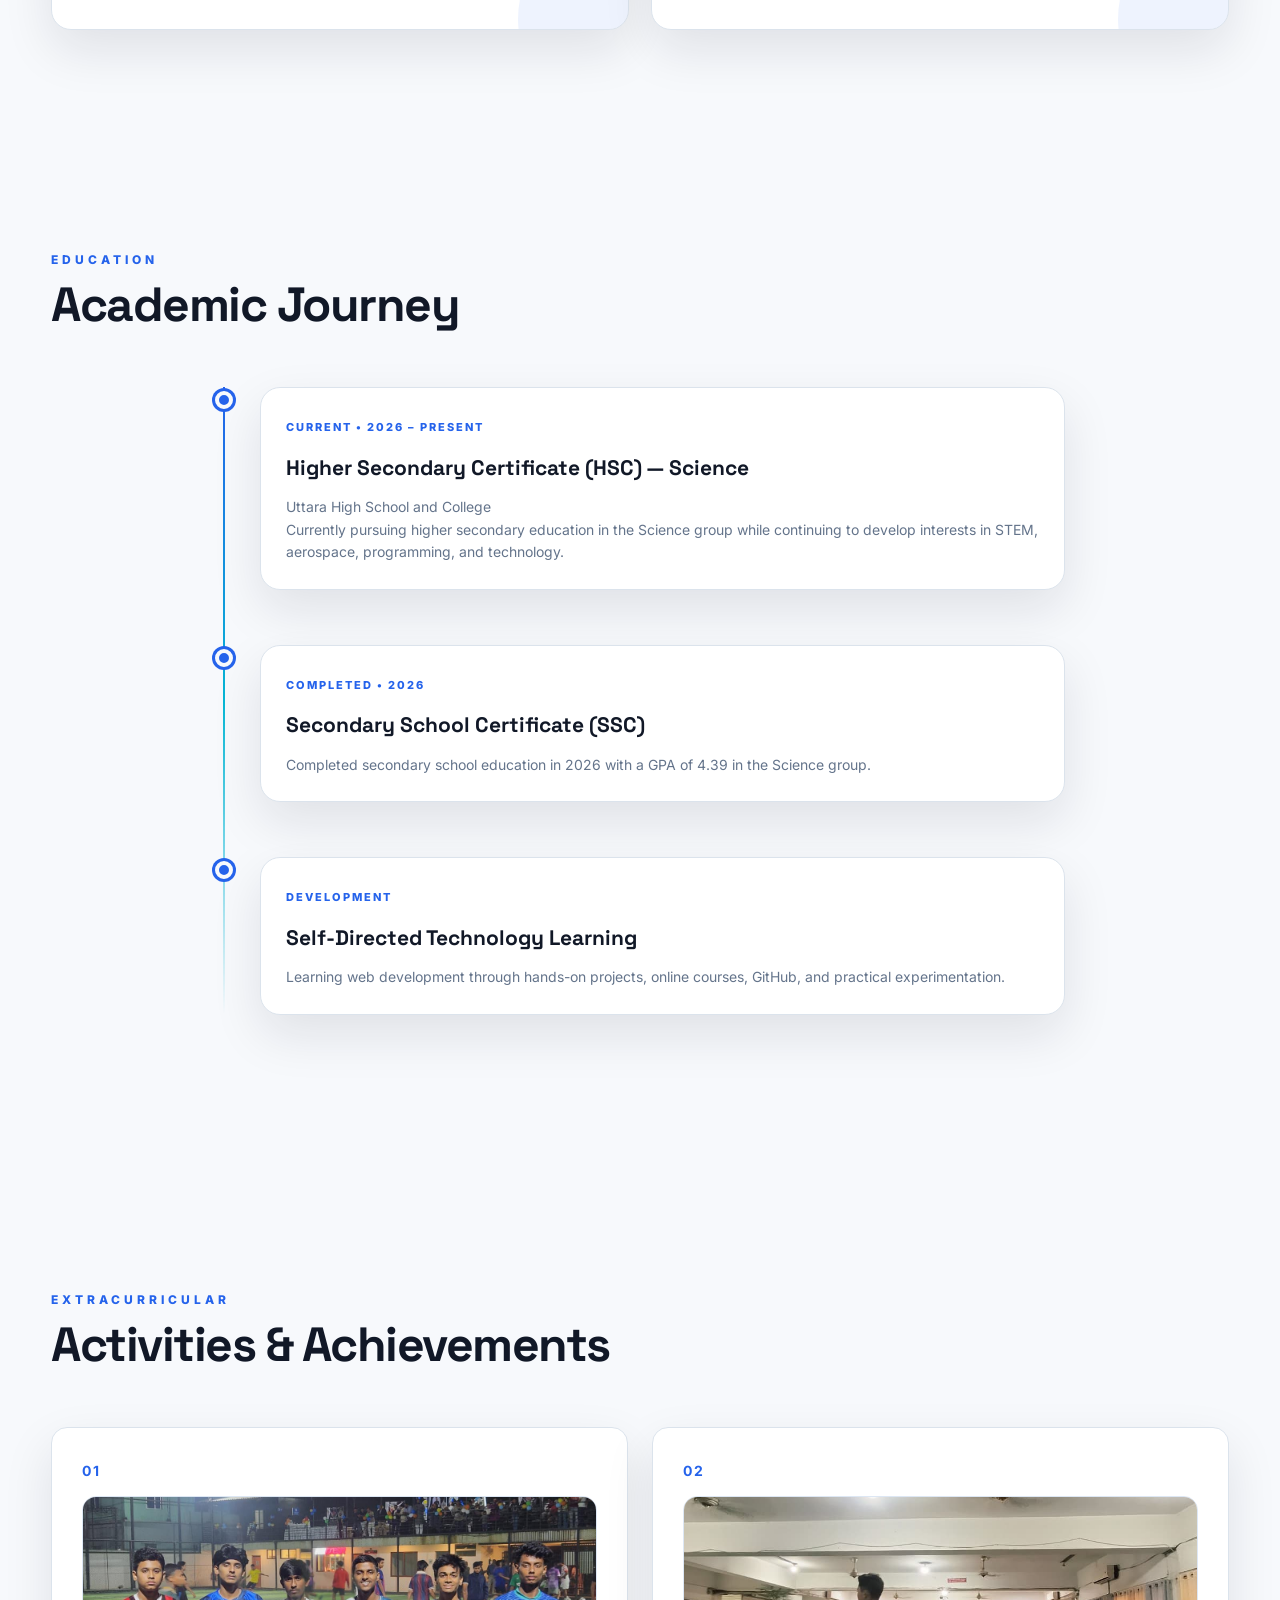
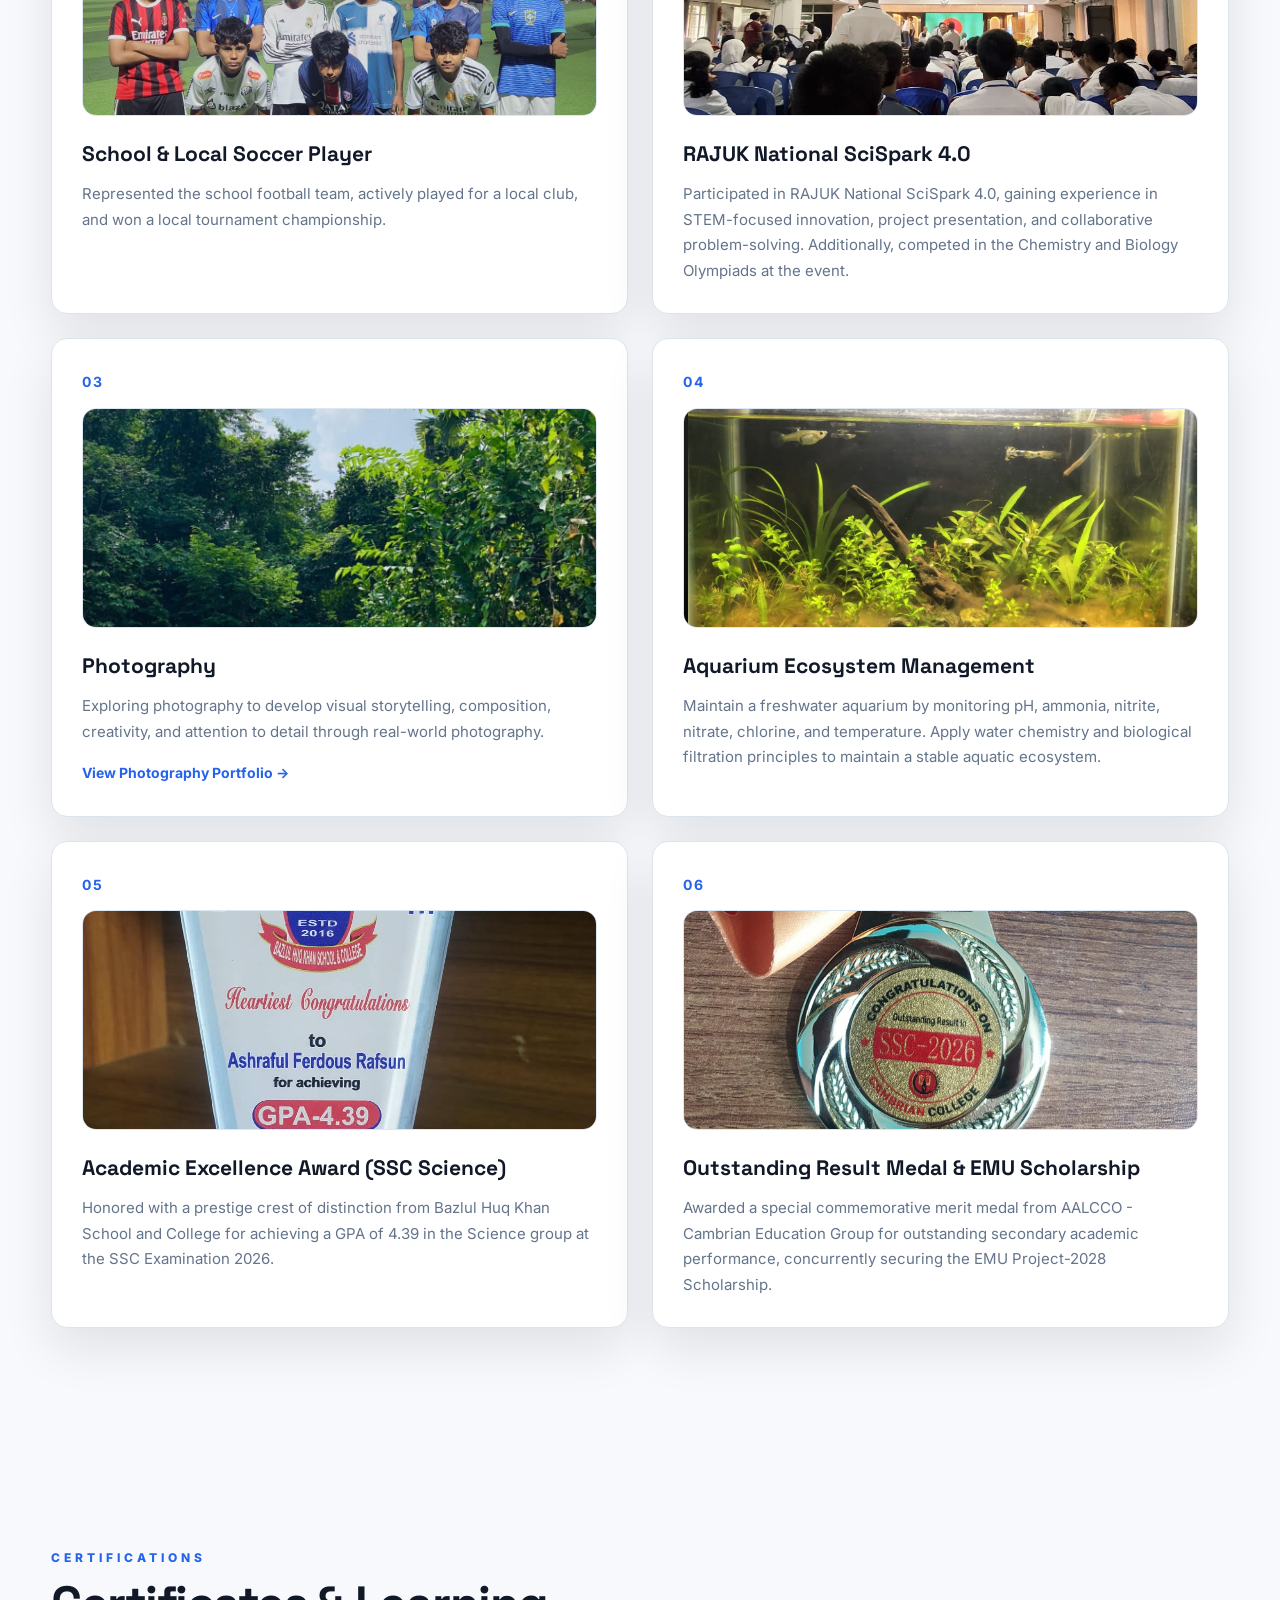
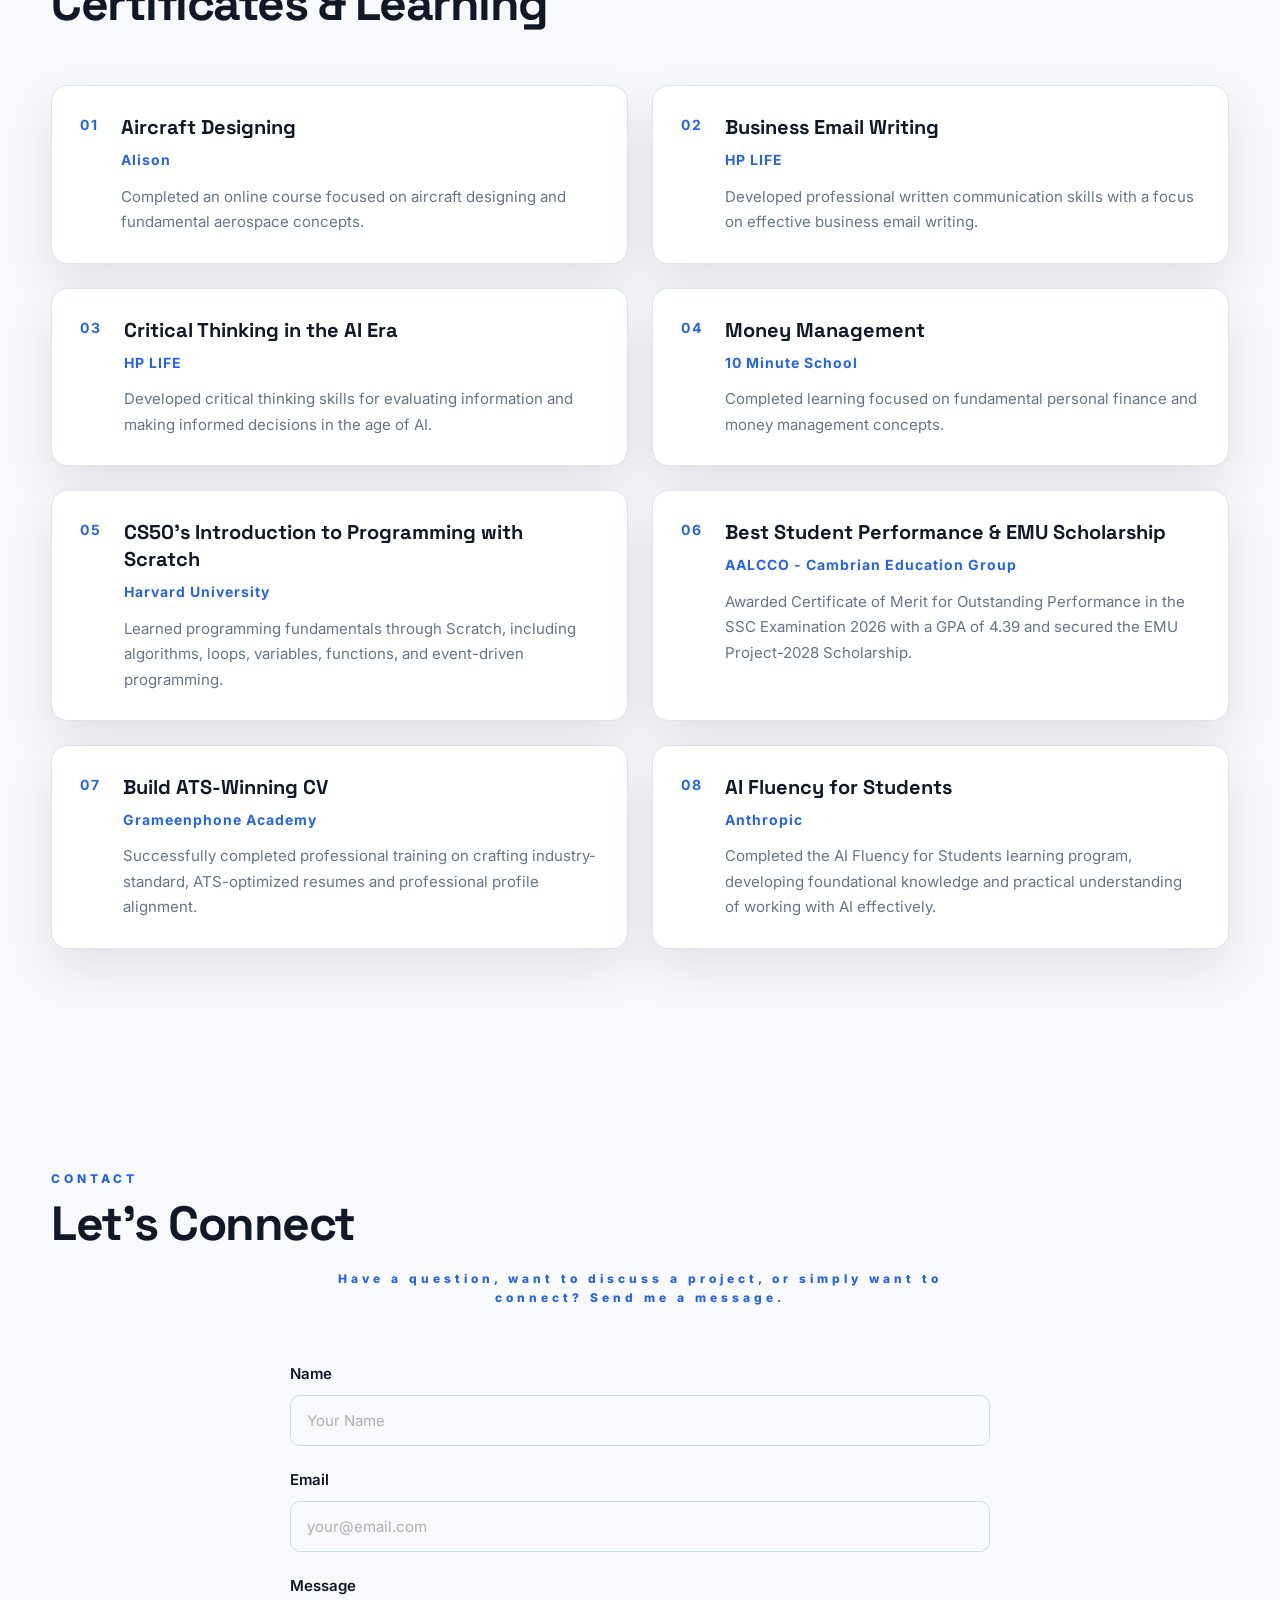
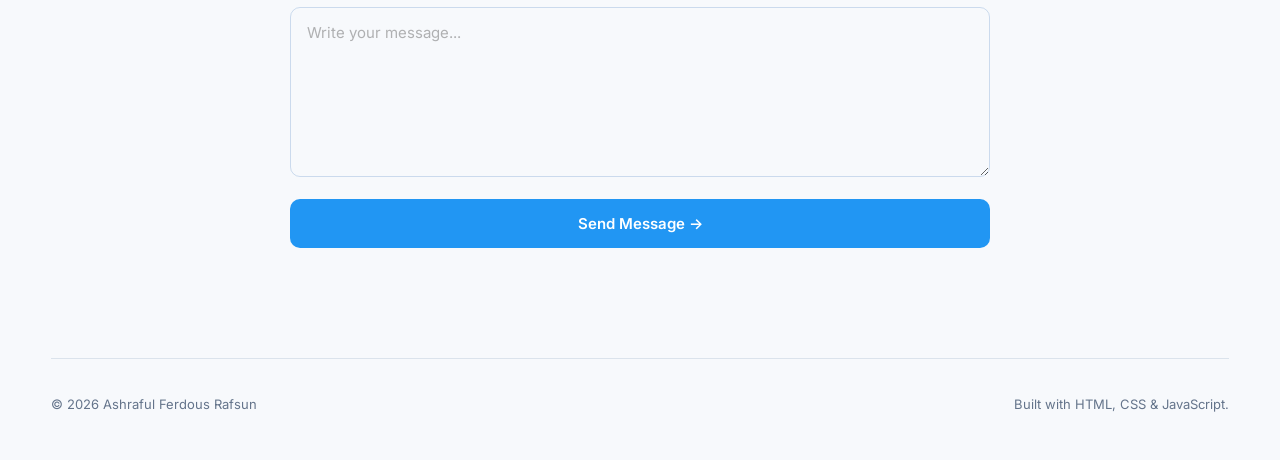
==== commit 7f1cff5d: "Update index.html" ====
--- a/index.html
+++ b/index.html
@@ -225,39 +225,83 @@
                 </div>
 
 
-               <div class="social-links">
-
-    <a
-        href="https://github.com/ashrafulrafsun10/"
-        target="_blank"
-        rel="noopener noreferrer">
-        GitHub
-    </a>
-
-    <a
-        href="https://www.linkedin.com/in/ashrafulferdousrafsun/"
-        target="_blank"
-        rel="noopener noreferrer">
-        LinkedIn
-    </a>
-
-<a href="./RAFSUN%20FINAL%20RESUME%20(2).pdf" target="_blank" rel="noopener noreferrer">Resume</a>
-
-
-</div>
+                <div class="social-links">
+
+                    <a
+                        href="https://github.com/ashrafulrafsun10/"
+                        target="_blank"
+                        rel="noopener noreferrer">
+
+                        GitHub
+
+                    </a>
+
+
+                    <a
+                        href="https://www.linkedin.com/in/ashrafulferdousrafsun/"
+                        target="_blank"
+                        rel="noopener noreferrer">
+
+                        LinkedIn
+
+                    </a>
+
+
+                    <a
+                        href="./RAFSUN%20FINAL%20RESUME%20(2).pdf"
+                        target="_blank"
+                        rel="noopener noreferrer">
+
+                        Resume
+
+                    </a>
+
                 </div>
 
             </div>
 
 
+            <!-- ================================
+                 HERO VISUAL / PROFILE PHOTO
+            ================================= -->
+
             <div class="hero-visual">
 
-                <div class="orbit">
-
-                    <div class="orbit-dot"></div>
-
-                </div>
-
+                <!-- Outer Orbit -->
+
+                <div class="hero-orbit orbit-outer"></div>
+
+
+                <!-- Middle Orbit -->
+
+                <div class="hero-orbit orbit-middle"></div>
+
+
+                <!-- Inner Orbit -->
+
+                <div class="hero-orbit orbit-inner"></div>
+
+
+                <!-- Orbit Dot -->
+
+                <div class="orbit-dot"></div>
+
+
+                <!-- Profile Photo -->
+
+                <div class="profile-wrap">
+
+                    <div class="profile-glow"></div>
+
+                    <img
+                        src="images/profile.jpg"
+                        alt="Ashraful Ferdous Rafsun"
+                        class="profile-photo">
+
+                </div>
+
+
+                <!-- Developer Card -->
 
                 <div class="hero-card">
 
@@ -306,8 +350,6 @@
 
             <div class="about-grid">
 
-
-                <!-- ABOUT TEXT -->
 
                 <div class="about-text">
 
@@ -376,9 +418,7 @@
 
                         <div class="focus-item">
 
-                            <span>
-                                01
-                            </span>
+                            <span>01</span>
 
                             <div>
 
@@ -401,9 +441,7 @@
 
                         <div class="focus-item">
 
-                            <span>
-                                02
-                            </span>
+                            <span>02</span>
 
                             <div>
 
@@ -426,9 +464,7 @@
 
                         <div class="focus-item">
 
-                            <span>
-                                03
-                            </span>
+                            <span>03</span>
 
                             <div>
 
@@ -489,7 +525,7 @@
                     <div class="stat-card">
 
                         <strong>
-                            07
+                            08
                         </strong>
 
                         <span>
@@ -654,508 +690,515 @@
         </section>
 
 
-    <!-- ================================
-     PROJECTS
-================================= -->
-<section class="section" id="projects">
-
-    <div class="section-heading">
-
-        <p>MY WORK</p>
-
-        <h2>
-            Featured Projects
-        </h2>
-
-    </div>
-
-
-    <div class="projects-grid">
-
-
-        <!-- PROJECT 1 -->
-
-        <article class="project-card">
-
-            <div class="project-number">
-                01
+        <!-- ================================
+             PROJECTS
+        ================================= -->
+
+        <section
+            class="section"
+            id="projects">
+
+            <div class="section-heading">
+
+                <p>MY WORK</p>
+
+                <h2>
+                    Featured Projects
+                </h2>
+
             </div>
 
-            <div class="project-content">
-
-                <p class="project-category">
-                    JAVASCRIPT • CANVAS
-                </p>
-
-                <h3>
-                    NASA Mission Control Dashboard
-                </h3>
-
-                <p>
-                    An interactive NASA-inspired mission
-                    control dashboard featuring rocket launch
-                    animation, countdown controls, live
-                    telemetry, mission status monitoring,
-                    orbit visualization, and mission logs.
-                </p>
-
-                <div class="project-tags">
-
-                    <span>HTML</span>
-                    <span>CSS</span>
-                    <span>JavaScript</span>
-                    <span>Canvas</span>
-
-                </div>
-
-                <div class="project-links">
-
-    <a
-        href="https://ashrafulrafsun10.github.io/nasa-mission-control-dashboard/"
-        target="_blank"
-        rel="noopener noreferrer">
-
-        Live Demo →
-
-    </a>
-
-    <a
-        href="https://github.com/ashrafulrafsun10/nasa-mission-control-dashboard"
-        target="_blank"
-        rel="noopener noreferrer">
-
-        GitHub →
-
-    </a>
-
-</div>
+
+            <div class="projects-grid">
+
+
+                <!-- PROJECT 1 -->
+
+                <article class="project-card">
+
+                    <div class="project-number">
+                        01
+                    </div>
+
+                    <div class="project-content">
+
+                        <p class="project-category">
+                            JAVASCRIPT • CANVAS
+                        </p>
+
+                        <h3>
+                            NASA Mission Control Dashboard
+                        </h3>
+
+                        <p>
+                            An interactive NASA-inspired mission
+                            control dashboard featuring rocket launch
+                            animation, countdown controls, live
+                            telemetry, mission status monitoring,
+                            orbit visualization, and mission logs.
+                        </p>
+
+                        <div class="project-tags">
+
+                            <span>HTML</span>
+                            <span>CSS</span>
+                            <span>JavaScript</span>
+                            <span>Canvas</span>
+
+                        </div>
+
+                        <div class="project-links">
+
+                            <a
+                                href="https://ashrafulrafsun10.github.io/nasa-mission-control-dashboard/"
+                                target="_blank"
+                                rel="noopener noreferrer">
+
+                                Live Demo →
+
+                            </a>
+
+                            <a
+                                href="https://github.com/ashrafulrafsun10/nasa-mission-control-dashboard"
+                                target="_blank"
+                                rel="noopener noreferrer">
+
+                                GitHub →
+
+                            </a>
+
+                        </div>
+
+                    </div>
+
+                </article>
+
+
+                <!-- PROJECT 2 -->
+
+                <article class="project-card">
+
+                    <div class="project-number">
+                        02
+                    </div>
+
+                    <div class="project-content">
+
+                        <p class="project-category">
+                            JAVASCRIPT • EDUCATION
+                        </p>
+
+                        <h3>
+                            Scholarship Eligibility Checker
+                        </h3>
+
+                        <p>
+                            An interactive web application designed
+                            to help students evaluate scholarship
+                            eligibility using user-provided academic
+                            and profile information.
+                        </p>
+
+                        <div class="project-tags">
+
+                            <span>HTML</span>
+                            <span>CSS</span>
+                            <span>JavaScript</span>
+
+                        </div>
+
+                        <div class="project-links">
+
+                            <a
+                                href="https://ashrafulrafsun10.github.io/scholarship-eligibility-checker/"
+                                target="_blank"
+                                rel="noopener noreferrer">
+
+                                Live Demo →
+
+                            </a>
+
+                            <a
+                                href="https://github.com/ashrafulrafsun10/scholarship-eligibility-checker"
+                                target="_blank"
+                                rel="noopener noreferrer">
+
+                                GitHub →
+
+                            </a>
+
+                        </div>
+
+                    </div>
+
+                </article>
+
+
+                <!-- PROJECT 3 -->
+
+                <article class="project-card">
+
+                    <div class="project-number">
+                        03
+                    </div>
+
+                    <div class="project-content">
+
+                        <p class="project-category">
+                            JAVASCRIPT • EDUCATION
+                        </p>
+
+                        <h3>
+                            Global GPA Converter
+                        </h3>
+
+                        <p>
+                            A responsive GPA conversion tool that
+                            converts academic results between grading
+                            systems with interactive calculations,
+                            result visualization, and theme support.
+                        </p>
+
+                        <div class="project-tags">
+
+                            <span>HTML</span>
+                            <span>CSS</span>
+                            <span>JavaScript</span>
+
+                        </div>
+
+                        <div class="project-links">
+
+                            <a
+                                href="https://ashrafulrafsun10.github.io/global-gpa-converter/"
+                                target="_blank"
+                                rel="noopener noreferrer">
+
+                                Live Demo →
+
+                            </a>
+
+                            <a
+                                href="https://github.com/ashrafulrafsun10/global-gpa-converter"
+                                target="_blank"
+                                rel="noopener noreferrer">
+
+                                GitHub →
+
+                            </a>
+
+                        </div>
+
+                    </div>
+
+                </article>
+
+
+                <!-- PROJECT 4 -->
+
+                <article class="project-card">
+
+                    <div class="project-number">
+                        04
+                    </div>
+
+                    <div class="project-content">
+
+                        <p class="project-category">
+                            SPACE • JAVASCRIPT
+                        </p>
+
+                        <h3>
+                            ISS Live Satellite Tracker
+                        </h3>
+
+                        <p>
+                            An interactive space-tracking project
+                            focused on visualizing the position and
+                            movement of the International Space
+                            Station using a browser-based interface.
+                        </p>
+
+                        <div class="project-tags">
+
+                            <span>HTML</span>
+                            <span>CSS</span>
+                            <span>JavaScript</span>
+
+                        </div>
+
+                        <div class="project-links">
+
+                            <a
+                                href="https://ashrafulrafsun10.github.io/ISS-Live-Satellite-Tracker/"
+                                target="_blank"
+                                rel="noopener noreferrer">
+
+                                Live Demo →
+
+                            </a>
+
+                            <a
+                                href="https://github.com/ashrafulrafsun10/ISS-Live-Satellite-Tracker"
+                                target="_blank"
+                                rel="noopener noreferrer">
+
+                                GitHub →
+
+                            </a>
+
+                        </div>
+
+                    </div>
+
+                </article>
+
+
+                <!-- PROJECT 5 -->
+
+                <article class="project-card">
+
+                    <div class="project-number">
+                        05
+                    </div>
+
+                    <div class="project-content">
+
+                        <p class="project-category">
+                            SPACE • JAVASCRIPT
+                        </p>
+
+                        <h3>
+                            AstroLaunch — Live Space Launch Tracker
+                        </h3>
+
+                        <p>
+                            A space-focused web application designed
+                            to present upcoming and relevant space
+                            launch information through an interactive
+                            browser-based dashboard.
+                        </p>
+
+                        <div class="project-tags">
+
+                            <span>HTML</span>
+                            <span>CSS</span>
+                            <span>JavaScript</span>
+
+                        </div>
+
+                        <div class="project-links">
+
+                            <a
+                                href="https://ashrafulrafsun10.github.io/AstroLaunch-Live-Space-Launch-Tracker/"
+                                target="_blank"
+                                rel="noopener noreferrer">
+
+                                Live Demo →
+
+                            </a>
+
+                            <a
+                                href="https://github.com/ashrafulrafsun10/AstroLaunch-Live-Space-Launch-Tracker"
+                                target="_blank"
+                                rel="noopener noreferrer">
+
+                                GitHub →
+
+                            </a>
+
+                        </div>
+
+                    </div>
+
+                </article>
+
+
+                <!-- PROJECT 6 -->
+
+                <article class="project-card">
+
+                    <div class="project-number">
+                        06
+                    </div>
+
+                    <div class="project-content">
+
+                        <p class="project-category">
+                            JAVASCRIPT • EDUCATION
+                        </p>
+
+                        <h3>
+                            SAT Score Predictor
+                        </h3>
+
+                        <p>
+                            An interactive educational tool designed
+                            to estimate SAT performance from user
+                            inputs and present the resulting score
+                            information through a simple interface.
+                        </p>
+
+                        <div class="project-tags">
+
+                            <span>HTML</span>
+                            <span>CSS</span>
+                            <span>JavaScript</span>
+
+                        </div>
+
+                        <div class="project-links">
+
+                            <a
+                                href="https://ashrafulrafsun10.github.io/sat-score-predictor/"
+                                target="_blank"
+                                rel="noopener noreferrer">
+
+                                Live Demo →
+
+                            </a>
+
+                            <a
+                                href="https://github.com/ashrafulrafsun10/sat-score-predictor"
+                                target="_blank"
+                                rel="noopener noreferrer">
+
+                                GitHub →
+
+                            </a>
+
+                        </div>
+
+                    </div>
+
+                </article>
+
+
+                <!-- PROJECT 7 -->
+
+                <article class="project-card">
+
+                    <div class="project-number">
+                        07
+                    </div>
+
+                    <div class="project-content">
+
+                        <p class="project-category">
+                            AEROSPACE • CALCULATOR
+                        </p>
+
+                        <h3>
+                            AeroPerf — Aircraft Performance Calculator
+                        </h3>
+
+                        <p>
+                            An aerospace-focused calculator project
+                            designed to explore aircraft performance
+                            parameters and demonstrate the application
+                            of computational concepts in aviation.
+                        </p>
+
+                        <div class="project-tags">
+
+                            <span>HTML</span>
+                            <span>CSS</span>
+                            <span>JavaScript</span>
+
+                        </div>
+
+                        <div class="project-links">
+
+                            <a
+                                href="https://ashrafulrafsun10.github.io/AeroPerf-Aircraft-Performance-Calculator/"
+                                target="_blank"
+                                rel="noopener noreferrer">
+
+                                Live Demo →
+
+                            </a>
+
+                            <a
+                                href="https://github.com/ashrafulrafsun10/AeroPerf-Aircraft-Performance-Calculator"
+                                target="_blank"
+                                rel="noopener noreferrer">
+
+                                GitHub →
+
+                            </a>
+
+                        </div>
+
+                    </div>
+
+                </article>
+
+
+                <!-- PROJECT 8 -->
+
+                <article class="project-card">
+
+                    <div class="project-number">
+                        08
+                    </div>
+
+                    <div class="project-content">
+
+                        <p class="project-category">
+                            SPACE • SIMULATION
+                        </p>
+
+                        <h3>
+                            Rocket Trajectory Simulator
+                        </h3>
+
+                        <p>
+                            A browser-based simulation project that
+                            demonstrates rocket trajectory concepts
+                            through interactive motion visualization
+                            and computational modeling.
+                        </p>
+
+                        <div class="project-tags">
+
+                            <span>HTML</span>
+                            <span>CSS</span>
+                            <span>JavaScript</span>
+
+                        </div>
+
+                        <div class="project-links">
+
+                            <a
+                                href="https://ashrafulrafsun10.github.io/rocket-trajectory-simulator/"
+                                target="_blank"
+                                rel="noopener noreferrer">
+
+                                Live Demo →
+
+                            </a>
+
+                            <a
+                                href="https://github.com/ashrafulrafsun10/rocket-trajectory-simulator"
+                                target="_blank"
+                                rel="noopener noreferrer">
+
+                                GitHub →
+
+                            </a>
+
+                        </div>
+
+                    </div>
+
+                </article>
+
 
             </div>
 
-        </article>
-
-
-        <!-- PROJECT 2 -->
-
-        <article class="project-card">
-
-            <div class="project-number">
-                02
-            </div>
-
-            <div class="project-content">
-
-                <p class="project-category">
-                    JAVASCRIPT • EDUCATION
-                </p>
-
-                <h3>
-                    Scholarship Eligibility Checker
-                </h3>
-
-                <p>
-                    An interactive web application designed
-                    to help students evaluate scholarship
-                    eligibility using user-provided academic
-                    and profile information.
-                </p>
-
-                <div class="project-tags">
-
-                    <span>HTML</span>
-                    <span>CSS</span>
-                    <span>JavaScript</span>
-
-                </div>
-
-                <div class="project-links">
-
-    <a
-        href="https://ashrafulrafsun10.github.io/scholarship-eligibility-checker/"
-        target="_blank"
-        rel="noopener noreferrer">
-
-        Live Demo →
-
-    </a>
-
-    <a
-        href="https://github.com/ashrafulrafsun10/scholarship-eligibility-checker"
-        target="_blank"
-        rel="noopener noreferrer">
-
-        GitHub →
-
-    </a>
-
-</div>
-
-            </div>
-
-        </article>
-
-
-        <!-- PROJECT 3 -->
-
-        <article class="project-card">
-
-            <div class="project-number">
-                03
-            </div>
-
-            <div class="project-content">
-
-                <p class="project-category">
-                    JAVASCRIPT • EDUCATION
-                </p>
-
-                <h3>
-                    Global GPA Converter
-                </h3>
-
-                <p>
-                    A responsive GPA conversion tool that
-                    converts academic results between grading
-                    systems with interactive calculations,
-                    result visualization, and theme support.
-                </p>
-
-                <div class="project-tags">
-
-                    <span>HTML</span>
-                    <span>CSS</span>
-                    <span>JavaScript</span>
-
-                </div>
-
-               <div class="project-links">
-
-    <a
-        href="https://ashrafulrafsun10.github.io/global-gpa-converter/"
-        target="_blank"
-        rel="noopener noreferrer">
-
-        Live Demo →
-
-    </a>
-
-    <a
-        href="https://github.com/ashrafulrafsun10/global-gpa-converter"
-        target="_blank"
-        rel="noopener noreferrer">
-
-        GitHub →
-
-    </a>
-
-</div>
-
-            </div>
-
-        </article>
-
-
-        <!-- PROJECT 4 -->
-
-        <article class="project-card">
-
-            <div class="project-number">
-                04
-            </div>
-
-            <div class="project-content">
-
-                <p class="project-category">
-                    SPACE • JAVASCRIPT
-                </p>
-
-                <h3>
-                    ISS Live Satellite Tracker
-                </h3>
-
-                <p>
-                    An interactive space-tracking project
-                    focused on visualizing the position and
-                    movement of the International Space
-                    Station using a browser-based interface.
-                </p>
-
-                <div class="project-tags">
-
-                    <span>HTML</span>
-                    <span>CSS</span>
-                    <span>JavaScript</span>
-
-                </div>
-
-               <div class="project-links">
-
-    <a
-        href="https://ashrafulrafsun10.github.io/ISS-Live-Satellite-Tracker/"
-        target="_blank"
-        rel="noopener noreferrer">
-
-        Live Demo →
-
-    </a>
-
-    <a
-        href="https://github.com/ashrafulrafsun10/ISS-Live-Satellite-Tracker"
-        target="_blank"
-        rel="noopener noreferrer">
-
-        GitHub →
-
-    </a>
-
-</div>
-
-            </div>
-
-        </article>
-
-
-        <!-- PROJECT 5 -->
-
-        <article class="project-card">
-
-            <div class="project-number">
-                05
-            </div>
-
-            <div class="project-content">
-
-                <p class="project-category">
-                    SPACE • JAVASCRIPT
-                </p>
-
-                <h3>
-                    AstroLaunch — Live Space Launch Tracker
-                </h3>
-
-                <p>
-                    A space-focused web application designed
-                    to present upcoming and relevant space
-                    launch information through an interactive
-                    browser-based dashboard.
-                </p>
-
-                <div class="project-tags">
-
-                    <span>HTML</span>
-                    <span>CSS</span>
-                    <span>JavaScript</span>
-
-                </div>
-
-                <div class="project-links">
-
-    <a
-        href="https://ashrafulrafsun10.github.io/AstroLaunch-Live-Space-Launch-Tracker/"
-        target="_blank"
-        rel="noopener noreferrer">
-
-        Live Demo →
-
-    </a>
-
-    <a
-        href="https://github.com/ashrafulrafsun10/AstroLaunch-Live-Space-Launch-Tracker"
-        target="_blank"
-        rel="noopener noreferrer">
-
-        GitHub →
-
-    </a>
-
-</div>
-            </div>
-
-        </article>
-
-
-        <!-- PROJECT 6 -->
-
-        <article class="project-card">
-
-            <div class="project-number">
-                06
-            </div>
-
-            <div class="project-content">
-
-                <p class="project-category">
-                    JAVASCRIPT • EDUCATION
-                </p>
-
-                <h3>
-                    SAT Score Predictor
-                </h3>
-
-                <p>
-                    An interactive educational tool designed
-                    to estimate SAT performance from user
-                    inputs and present the resulting score
-                    information through a simple interface.
-                </p>
-
-                <div class="project-tags">
-
-                    <span>HTML</span>
-                    <span>CSS</span>
-                    <span>JavaScript</span>
-
-                </div>
-
-               <div class="project-links">
-
-    <a
-        href="https://ashrafulrafsun10.github.io/sat-score-predictor/"
-        target="_blank"
-        rel="noopener noreferrer">
-
-        Live Demo →
-
-    </a>
-
-    <a
-        href="https://github.com/ashrafulrafsun10/sat-score-predictor"
-        target="_blank"
-        rel="noopener noreferrer">
-
-        GitHub →
-
-    </a>
-
-</div>
-
-            </div>
-
-        </article>
-
-
-        <!-- PROJECT 7 -->
-
-        <article class="project-card">
-
-            <div class="project-number">
-                07
-            </div>
-
-            <div class="project-content">
-
-                <p class="project-category">
-                    AEROSPACE • CALCULATOR
-                </p>
-
-                <h3>
-                    AeroPerf — Aircraft Performance Calculator
-                </h3>
-
-                <p>
-                    An aerospace-focused calculator project
-                    designed to explore aircraft performance
-                    parameters and demonstrate the application
-                    of computational concepts in aviation.
-                </p>
-
-                <div class="project-tags">
-
-                    <span>HTML</span>
-                    <span>CSS</span>
-                    <span>JavaScript</span>
-
-                </div>
-
-                <div class="project-links">
-
-    <a
-        href="https://ashrafulrafsun10.github.io/AeroPerf-Aircraft-Performance-Calculator/"
-        target="_blank"
-        rel="noopener noreferrer">
-
-        Live Demo →
-
-    </a>
-
-    <a
-        href="https://github.com/ashrafulrafsun10/AeroPerf-Aircraft-Performance-Calculator"
-        target="_blank"
-        rel="noopener noreferrer">
-
-        GitHub →
-
-    </a>
-
-</div>
-
-            </div>
-
-        </article>
-
-
-        <!-- PROJECT 8 -->
-
-        <article class="project-card">
-
-            <div class="project-number">
-                08
-            </div>
-
-            <div class="project-content">
-
-                <p class="project-category">
-                    SPACE • SIMULATION
-                </p>
-
-                <h3>
-                    Rocket Trajectory Simulator
-                </h3>
-
-                <p>
-                    A browser-based simulation project that
-                    demonstrates rocket trajectory concepts
-                    through interactive motion visualization
-                    and computational modeling.
-                </p>
-
-                <div class="project-tags">
-
-                    <span>HTML</span>
-                    <span>CSS</span>
-                    <span>JavaScript</span>
-
-                </div>
-
-                <div class="project-links">
-
-    <a
-        href="https://ashrafulrafsun10.github.io/rocket-trajectory-simulator/"
-        target="_blank"
-        rel="noopener noreferrer">
-
-        Live Demo →
-
-    </a>
-
-    <a
-        href="https://github.com/ashrafulrafsun10/rocket-trajectory-simulator"
-        target="_blank"
-        rel="noopener noreferrer">
-
-        GitHub →
-
-    </a>
-
-</div>
-            </div>
-
-        </article>
-
-
-    </div>
-
-</section>
+        </section>
+
+
         <!-- ================================
              EDUCATION
         ================================= -->
@@ -1177,8 +1220,6 @@
 
             <div class="timeline">
 
-
-                <!-- CURRENT COLLEGE -->
 
                 <div class="timeline-item">
 
@@ -1210,8 +1251,6 @@
                 </div>
 
 
-                <!-- SSC -->
-
                 <div class="timeline-item">
 
                     <div class="timeline-dot"></div>
@@ -1236,8 +1275,6 @@
                 </div>
 
 
-                <!-- SELF-DIRECTED LEARNING -->
-
                 <div class="timeline-item">
 
                     <div class="timeline-dot"></div>
@@ -1289,8 +1326,6 @@
 
             <div class="activity-grid">
 
-
-                <!-- ECA 01 -->
 
                 <div class="activity-card">
 
@@ -1315,8 +1350,6 @@
 
                 </div>
 
-
-                <!-- ECA 02 -->
 
                 <div class="activity-card">
 
@@ -1344,8 +1377,6 @@
                 </div>
 
 
-                <!-- ECA 03 -->
-
                 <div class="activity-card">
 
                     <span class="activity-number">
@@ -1380,8 +1411,6 @@
 
                 </div>
 
-
-                <!-- ECA 04 -->
 
                 <div class="activity-card">
 
@@ -1409,8 +1438,6 @@
                 </div>
 
 
-                <!-- ECA 05 -->
-
                 <div class="activity-card">
 
                     <span class="activity-number">
@@ -1435,8 +1462,6 @@
 
                 </div>
 
-
-                <!-- ECA 06 -->
 
                 <div class="activity-card">
 
@@ -1468,9 +1493,10 @@
 
         </section>
 
-<!-- ================================
+
+        <!-- ================================
              CERTIFICATIONS
-         ================================ -->
+        ================================= -->
 
         <section
             class="section"
@@ -1492,8 +1518,6 @@
             <div class="certificate-grid">
 
 
-                <!-- CERTIFICATE 01 -->
-
                 <div class="certificate-card">
 
                     <span class="certificate-number">
@@ -1521,8 +1545,6 @@
                 </div>
 
 
-                <!-- CERTIFICATE 02 -->
-
                 <div class="certificate-card">
 
                     <span class="certificate-number">
@@ -1550,8 +1572,6 @@
                 </div>
 
 
-                <!-- CERTIFICATE 03 -->
-
                 <div class="certificate-card">
 
                     <span class="certificate-number">
@@ -1579,8 +1599,6 @@
                 </div>
 
 
-                <!-- CERTIFICATE 04 -->
-
                 <div class="certificate-card">
 
                     <span class="certificate-number">
@@ -1607,8 +1625,6 @@
 
                 </div>
 
-
-                <!-- CERTIFICATE 05 -->
 
                 <div class="certificate-card">
 
@@ -1638,8 +1654,6 @@
                 </div>
 
 
-                <!-- CERTIFICATE 06 -->
-
                 <div class="certificate-card">
 
                     <span class="certificate-number">
@@ -1668,8 +1682,6 @@
                 </div>
 
 
-                <!-- CERTIFICATE 07 -->
-
                 <div class="certificate-card">
 
                     <span class="certificate-number">
@@ -1698,8 +1710,6 @@
                 </div>
 
 
-                <!-- CERTIFICATE 08 -->
-
                 <div class="certificate-card">
 
                     <span class="certificate-number">
@@ -1727,9 +1737,11 @@
 
                 </div>
 
+
             </div>
 
         </section>
+
 
         <!-- ================================
              CONTACT
@@ -1767,8 +1779,6 @@
                     class="contact-form">
 
 
-                    <!-- Form Settings -->
-
                     <input
                         type="hidden"
                         name="_subject"
@@ -1786,8 +1796,6 @@
                         name="_template"
                         value="table">
 
-
-                    <!-- Name -->
 
                     <div class="form-group">
 
@@ -1806,8 +1814,6 @@
                     </div>
 
 
-                    <!-- Email -->
-
                     <div class="form-group">
 
                         <label for="email">
@@ -1825,8 +1831,6 @@
                     </div>
 
 
-                    <!-- Message -->
-
                     <div class="form-group">
 
                         <label for="message">
@@ -1843,8 +1847,6 @@
                     </div>
 
 
-                    <!-- Submit -->
-
                     <button
                         type="submit"
                         class="contact-submit">
@@ -1888,4 +1890,4 @@
 
 </body>
 
-</html>
+</html>
--- a/style.css
+++ b/style.css
@@ -1,1923 +1,2032 @@
-/* =========================================
-   RESET & VARIABLES
-========================================= */
-
-* {
-    margin: 0;
-    padding: 0;
-    box-sizing: border-box;
-}
-
-:root {
-    --bg: #f7f9fc;
-    --surface: #ffffff;
-    --surface-2: #eef3f8;
-    --text: #111827;
-    --muted: #64748b;
-    --border: #dbe3ec;
-    --accent: #2563eb;
-    --accent-2: #06b6d4;
-    --shadow: 0 20px 50px rgba(15, 23, 42, 0.10);
-    --radius: 20px;
-    --transition: 0.35s ease;
-}
-
-body.dark-mode {
-    --bg: #070b14;
-    --surface: #0f172a;
-    --surface-2: #162033;
-    --text: #f8fafc;
-    --muted: #94a3b8;
-    --border: #263449;
-    --accent: #60a5fa;
-    --accent-2: #22d3ee;
-    --shadow: 0 20px 60px rgba(0, 0, 0, 0.35);
-}
-
-
-/* =========================================
-   BODY
-========================================= */
-
-html {
-    scroll-behavior: smooth;
-}
-
-body {
-    font-family: "Inter", sans-serif;
-    background: var(--bg);
-    color: var(--text);
-    line-height: 1.6;
-    transition:
-        background var(--transition),
-        color var(--transition);
-    overflow-x: hidden;
-}
-
-a {
-    color: inherit;
-    text-decoration: none;
-}
-
-button {
-    font-family: inherit;
-}
-
-
-/* =========================================
-   NAVBAR
-========================================= */
-
-.navbar {
-    position: fixed;
-    top: 0;
-    left: 0;
-    width: 100%;
-    z-index: 1000;
-
-    background: rgba(247, 249, 252, 0.82);
-    backdrop-filter: blur(18px);
-    border-bottom: 1px solid var(--border);
-
-    transition: var(--transition);
-}
-
-body.dark-mode .navbar {
-    background: rgba(7, 11, 20, 0.82);
-}
-
-.nav-container {
-    width: min(1180px, 92%);
-    margin: auto;
-
-    min-height: 76px;
-
-    display: flex;
-    align-items: center;
-    justify-content: space-between;
-    gap: 30px;
-}
-
-.logo {
-    width: 46px;
-    height: 46px;
-
-    display: flex;
-    align-items: center;
-    justify-content: center;
-
-    border-radius: 14px;
-
-    background: linear-gradient(
-        135deg,
-        var(--accent),
-        var(--accent-2)
-    );
-
-    color: white;
-    font-family: "Space Grotesk", sans-serif;
-    font-size: 15px;
-    font-weight: 800;
-
-    box-shadow: 0 8px 25px rgba(37, 99, 235, 0.25);
-
-    transition: var(--transition);
-}
-
-.logo:hover {
-    transform: rotate(-5deg) scale(1.05);
-}
-
-.nav-links {
-    display: flex;
-    align-items: center;
-    gap: 28px;
-}
-
-.nav-links a {
-    position: relative;
-
-    color: var(--muted);
-    font-size: 14px;
-    font-weight: 600;
-
-    transition: var(--transition);
-}
-
-.nav-links a::after {
-    content: "";
-
-    position: absolute;
-    left: 0;
-    bottom: -8px;
-
-    width: 0;
-    height: 2px;
-
-    background: linear-gradient(
-        90deg,
-        var(--accent),
-        var(--accent-2)
-    );
-
-    transition: var(--transition);
-}
-
-.nav-links a:hover {
-    color: var(--text);
-}
-
-.nav-links a:hover::after {
-    width: 100%;
-}
-
-.theme-toggle {
-    width: 42px;
-    height: 42px;
-
-    border: 1px solid var(--border);
-    border-radius: 50%;
-
-    background: var(--surface);
-    color: var(--text);
-
-    cursor: pointer;
-
-    font-size: 17px;
-
-    transition: var(--transition);
-}
-
-.theme-toggle:hover {
-    transform: rotate(20deg) scale(1.05);
-    border-color: var(--accent);
-}
-
-
-/* =========================================
-   HERO
-========================================= */
-
-.hero {
-    width: min(1180px, 92%);
-    min-height: 100vh;
-
-    margin: auto;
-    padding-top: 130px;
-
-    display: grid;
-    grid-template-columns: 1.15fr 0.85fr;
-
-    align-items: center;
-    gap: 70px;
-
-    position: relative;
-}
-
-.hero::before {
-    content: "";
-
-    position: absolute;
-
-    width: 420px;
-    height: 420px;
-
-    top: 12%;
-    left: -180px;
-
-    background: rgba(37, 99, 235, 0.10);
-
-    filter: blur(90px);
-    border-radius: 50%;
-
-    pointer-events: none;
-}
-
-.hero-content {
-    position: relative;
-    z-index: 2;
-}
-
-.hero-label {
-    margin-bottom: 15px;
-
-    color: var(--accent);
-
-    font-size: 13px;
-    font-weight: 800;
-    letter-spacing: 4px;
-}
-
-.hero h1 {
-    max-width: 760px;
-
-    font-family: "Space Grotesk", sans-serif;
-    font-size: clamp(48px, 7vw, 82px);
-    line-height: 0.98;
-    letter-spacing: -3px;
-
-    margin-bottom: 24px;
-}
-
-.hero h1 span {
-    display: block;
-
-    background: linear-gradient(
-        90deg,
-        var(--accent),
-        var(--accent-2)
-    );
-
-    -webkit-background-clip: text;
-    background-clip: text;
-
-    color: transparent;
-}
-
-.hero h2 {
-    margin-bottom: 18px;
-
-    font-size: 22px;
-    font-weight: 600;
-
-    color: var(--muted);
-}
-
-.hero-description {
-    max-width: 620px;
-
-    margin-bottom: 30px;
-
-    color: var(--muted);
-    font-size: 16px;
-}
-
-.hero-buttons {
-    display: flex;
-    flex-wrap: wrap;
-    gap: 14px;
-
-    margin-bottom: 25px;
-}
-
-.btn {
-    display: inline-flex;
-
-    align-items: center;
-    justify-content: center;
-
-    padding: 13px 22px;
-
-    border-radius: 12px;
-
-    font-size: 14px;
-    font-weight: 700;
-
-    transition: var(--transition);
-}
-
-.primary-btn {
-    background: linear-gradient(
-        135deg,
-        var(--accent),
-        var(--accent-2)
-    );
-
-    color: white;
-
-    box-shadow: 0 10px 30px rgba(37, 99, 235, 0.20);
-}
-
-.primary-btn:hover {
-    transform: translateY(-4px);
-    box-shadow: 0 15px 35px rgba(37, 99, 235, 0.30);
-}
-
-.secondary-btn {
-    border: 1px solid var(--border);
-    background: var(--surface);
-    color: var(--text);
-}
-
-.secondary-btn:hover {
-    transform: translateY(-4px);
-    border-color: var(--accent);
-}
-
-.social-links {
-    display: flex;
-    gap: 22px;
-}
-
-.social-links a {
-    color: var(--muted);
-
-    font-size: 14px;
-    font-weight: 600;
-
-    transition: var(--transition);
-}
-
-.social-links a:hover {
-    color: var(--accent);
-}
-
-
-/* =========================================
-   HERO VISUAL
-========================================= */
-
-.hero-visual {
-    min-height: 450px;
-
-    display: flex;
-    align-items: center;
-    justify-content: center;
-
-    position: relative;
-}
-
-.orbit {
-    position: absolute;
-
-    width: 330px;
-    height: 330px;
-
-    border: 1px solid var(--border);
-
-    border-radius: 50%;
-
-    animation: orbitRotate 18s linear infinite;
-}
-
-.orbit::before,
-.orbit::after {
-    content: "";
-
-    position: absolute;
-
-    border: 1px solid var(--border);
-
-    border-radius: 50%;
-}
-
-.orbit::before {
-    inset: 35px;
-}
-
-.orbit::after {
-    inset: 75px;
-}
-
-.orbit-dot {
-    position: absolute;
-
-    width: 14px;
-    height: 14px;
-
-    top: 25px;
-    left: 50%;
-
-    transform: translateX(-50%);
-
-    border-radius: 50%;
-
-    background: var(--accent-2);
-
-    box-shadow:
-        0 0 15px var(--accent-2),
-        0 0 35px rgba(34, 211, 238, 0.4);
-}
-
-.hero-card {
-    position: relative;
-    z-index: 2;
-
-    width: 310px;
-
-    padding: 30px;
-
-    border-radius: 22px;
-
-    background: var(--surface);
-
-    border: 1px solid var(--border);
-
-    box-shadow: var(--shadow);
-
-    font-family: "Space Grotesk", sans-serif;
-
-    transform: rotate(3deg);
-
-    transition: var(--transition);
-}
-
-.hero-card:hover {
-    transform: rotate(0deg) translateY(-8px);
-}
-
-.code-line {
-    margin: 10px 0;
-
-    color: var(--muted);
-    font-size: 15px;
-}
-
-.code-line:first-child,
-.code-line:last-child {
-    color: var(--accent);
-}
-
-@keyframes orbitRotate {
-    from {
-        transform: rotate(0deg);
-    }
-
-    to {
-        transform: rotate(360deg);
-    }
-}
-/* =========================================
-   GENERAL SECTION
-========================================= */
-
-.section {
-    width: min(1180px, 92%);
-    margin: auto;
-    padding: 110px 0;
-}
-
-.section-heading {
-    margin-bottom: 55px;
-}
-
-.section-heading p {
-    margin-bottom: 10px;
-
-    color: var(--accent);
-
-    font-size: 12px;
-    font-weight: 800;
-
-    letter-spacing: 4px;
-}
-
-.section-heading h2 {
-    font-family: "Space Grotesk", sans-serif;
-
-    font-size: clamp(32px, 5vw, 48px);
-    line-height: 1.1;
-
-    letter-spacing: -1.5px;
-}
-
-
-/* =========================================
-   ABOUT
-========================================= */
-
-.about-grid {
-    display: grid;
-
-    grid-template-columns: 1fr 0.8fr;
-
-    gap: 70px;
-
-    align-items: center;
-}
-
-.about-text p {
-    margin-bottom: 20px;
-
-    color: var(--muted);
-
-    font-size: 16px;
-}
-
-.about-stats {
-    display: grid;
-
-    grid-template-columns: repeat(3, 1fr);
-
-    gap: 14px;
-}
-
-.stat-card {
-    padding: 25px 15px;
-
-    border: 1px solid var(--border);
-    border-radius: var(--radius);
-
-    background: var(--surface);
-
-    text-align: center;
-
-    box-shadow: var(--shadow);
-
-    transition: var(--transition);
-}
-
-.stat-card:hover {
-    transform: translateY(-7px);
-
-    border-color: var(--accent);
-}
-
-.stat-card strong {
-    display: block;
-
-    margin-bottom: 7px;
-
-    color: var(--accent);
-
-    font-family: "Space Grotesk", sans-serif;
-
-    font-size: 32px;
-}
-
-.stat-card span {
-    color: var(--muted);
-
-    font-size: 12px;
-    font-weight: 600;
-
-    text-transform: uppercase;
-    letter-spacing: 1px;
-}
-
-
-/* =========================================
-   SKILLS
-========================================= */
-
-.skills-grid {
-    display: grid;
-
-    grid-template-columns: repeat(3, 1fr);
-
-    gap: 20px;
-}
-
-.skill-card {
-    position: relative;
-
-    padding: 30px;
-
-    min-height: 190px;
-
-    border: 1px solid var(--border);
-    border-radius: var(--radius);
-
-    background: var(--surface);
-
-    box-shadow: var(--shadow);
-
-    overflow: hidden;
-
-    transition: var(--transition);
-}
-
-.skill-card::before {
-    content: "";
-
-    position: absolute;
-
-    top: 0;
-    left: 0;
-
-    width: 100%;
-    height: 3px;
-
-    background: linear-gradient(
-        90deg,
-        var(--accent),
-        var(--accent-2)
-    );
-
-    transform: scaleX(0);
-    transform-origin: left;
-
-    transition: var(--transition);
-}
-
-.skill-card:hover {
-    transform: translateY(-8px);
-
-    border-color: var(--accent);
-}
-
-.skill-card:hover::before {
-    transform: scaleX(1);
-}
-
-.skill-card > span {
-    color: var(--accent);
-
-    font-size: 12px;
-    font-weight: 800;
-
-    letter-spacing: 2px;
-}
-
-.skill-card h3 {
-    margin: 25px 0 10px;
-
-    font-family: "Space Grotesk", sans-serif;
-
-    font-size: 22px;
-}
-
-.skill-card p {
-    color: var(--muted);
-
-    font-size: 14px;
-}
-
-
-/* =========================================
-   PROJECTS
-========================================= */
-
-.projects-grid {
-    display: grid;
-
-    grid-template-columns: repeat(2, 1fr);
-
-    gap: 22px;
-}
-
-.project-card {
-    position: relative;
-
-    min-height: 430px;
-
-    padding: 35px;
-
-    border: 1px solid var(--border);
-    border-radius: var(--radius);
-
-    background: var(--surface);
-
-    box-shadow: var(--shadow);
-
-    overflow: hidden;
-
-    transition: var(--transition);
-}
-
-.project-card::before {
-    content: "";
-
-    position: absolute;
-
-    width: 200px;
-    height: 200px;
-
-    right: -90px;
-    bottom: -90px;
-
-    border-radius: 50%;
-
-    background: rgba(37, 99, 235, 0.08);
-
-    transition: var(--transition);
-}
-
-.project-card:hover {
-    transform: translateY(-8px);
-
-    border-color: var(--accent);
-}
-
-.project-card:hover::before {
-    transform: scale(1.4);
-}
-
-.project-number {
-    color: var(--accent);
-
-    font-family: "Space Grotesk", sans-serif;
-
-    font-size: 14px;
-    font-weight: 800;
-
-    letter-spacing: 2px;
-}
-
-.project-content {
-    position: relative;
-    z-index: 2;
-
-    margin-top: 55px;
-}
-
-.project-category {
-    margin-bottom: 10px;
-
-    color: var(--accent-2);
-
-    font-size: 11px;
-    font-weight: 800;
-
-    letter-spacing: 2px;
-}
-
-.project-content h3 {
-    margin-bottom: 15px;
-
-    font-family: "Space Grotesk", sans-serif;
-
-    font-size: 27px;
-
-    line-height: 1.2;
-}
-
-.project-content > p:not(.project-category) {
-    margin-bottom: 22px;
-
-    color: var(--muted);
-
-    font-size: 14px;
-}
-
-.project-tags {
-    display: flex;
-
-    flex-wrap: wrap;
-
-    gap: 8px;
-
-    margin-bottom: 25px;
-}
-
-.project-tags span {
-    padding: 6px 10px;
-
-    border: 1px solid var(--border);
-
-    border-radius: 20px;
-
-    color: var(--muted);
-
-    font-size: 11px;
-    font-weight: 600;
-}
-
-.project-links {
-    display: flex;
-
-    gap: 20px;
-}
-
-.project-links a {
-    color: var(--accent);
-
-    font-size: 13px;
-    font-weight: 700;
-
-    transition: var(--transition);
-}
-
-.project-links a:hover {
-    color: var(--accent-2);
-
-    transform: translateX(3px);
-}
-
-
-/* =========================================
-   EDUCATION TIMELINE
-========================================= */
-
-.timeline {
-    position: relative;
-
-    max-width: 850px;
-
-    margin: auto;
-}
-
-.timeline::before {
-    content: "";
-
-    position: absolute;
-
-    left: 8px;
-    top: 0;
-    bottom: 0;
-
-    width: 2px;
-
-    background: linear-gradient(
-        to bottom,
-        var(--accent),
-        var(--accent-2),
-        transparent
-    );
-}
-
-.timeline-item {
-    position: relative;
-
-    padding-left: 45px;
-
-    margin-bottom: 55px;
-}
-
-.timeline-dot {
-    position: absolute;
-
-    left: 0;
-    top: 4px;
-
-    width: 18px;
-    height: 18px;
-
-    border-radius: 50%;
-
-    background: var(--accent);
-
-    border: 4px solid var(--bg);
-
-    box-shadow: 0 0 0 3px var(--accent);
-}
-
-.timeline-content {
-    padding: 25px;
-
-    border: 1px solid var(--border);
-
-    border-radius: var(--radius);
-
-    background: var(--surface);
-
-    box-shadow: var(--shadow);
-
-    transition: var(--transition);
-}
-
-.timeline-content:hover {
-    transform: translateX(7px);
-
-    border-color: var(--accent);
-}
-
-.timeline-content > span {
-    color: var(--accent);
-
-    font-size: 11px;
-    font-weight: 800;
-
-    letter-spacing: 2px;
-}
-
-.timeline-content h3 {
-    margin: 12px 0;
-
-    font-family: "Space Grotesk", sans-serif;
-
-    font-size: 21px;
-}
-
-.timeline-content p {
-    color: var(--muted);
-
-    font-size: 14px;
-}
-
-
-/* =========================================
-   ACTIVITIES
-========================================= */
-
-.activity-grid {
-    display: grid;
-
-    grid-template-columns: repeat(3, 1fr);
-
-    gap: 20px;
-}
-
-.activity-card {
-    padding: 30px;
-
-    border: 1px solid var(--border);
-
-    border-radius: var(--radius);
-
-    background: var(--surface);
-
-    box-shadow: var(--shadow);
-
-    transition: var(--transition);
-}
-
-.activity-card:hover {
-    transform: translateY(-7px);
-
-    border-color: var(--accent);
-}
-
-.activity-card h3 {
-    margin-bottom: 12px;
-
-    font-family: "Space Grotesk", sans-serif;
-
-    font-size: 20px;
-}
-
-.activity-card p {
-    color: var(--muted);
-
-    font-size: 14px;
-}
-
-
-/* =========================================
-   CONTACT
-========================================= */
-
-.contact-section {
-    text-align: center;
-}
-
-.contact-description {
-    max-width: 600px;
-
-    margin: -25px auto 30px;
-
-    color: var(--muted);
-}
-
-.contact-links {
-    display: flex;
-
-    justify-content: center;
-
-    flex-wrap: wrap;
-
-    gap: 14px;
-}
-
-.contact-links a {
-    padding: 12px 22px;
-
-    border: 1px solid var(--border);
-
-    border-radius: 12px;
-
-    background: var(--surface);
-
-    color: var(--text);
-
-    font-size: 14px;
-    font-weight: 700;
-
-    transition: var(--transition);
-}
-
-.contact-links a:hover {
-    transform: translateY(-4px);
-
-    color: white;
-
-    border-color: var(--accent);
-
-    background: var(--accent);
-}
-/* =========================================
-   FOOTER
-========================================= */
-
-footer {
-    width: min(1180px, 92%);
-
-    margin: 0 auto;
-
-    padding: 35px 0 45px;
-
-    border-top: 1px solid var(--border);
-
-    display: flex;
-
-    justify-content: space-between;
-
-    gap: 20px;
-
-    color: var(--muted);
-
-    font-size: 13px;
-}
-
-
-/* =========================================
-   SELECTION
-========================================= */
-
-::selection {
-    background: var(--accent);
-    color: white;
-}
-
-
-/* =========================================
-   SCROLLBAR
-========================================= */
-
-::-webkit-scrollbar {
-    width: 8px;
-}
-
-::-webkit-scrollbar-track {
-    background: var(--bg);
-}
-
-::-webkit-scrollbar-thumb {
-    background: var(--accent);
-    border-radius: 20px;
-}
-
-::-webkit-scrollbar-thumb:hover {
-    background: var(--accent-2);
-}
-
-
-/* =========================================
-   PAGE LOAD ANIMATION
-========================================= */
-
-.hero-content {
-    animation: heroText 0.9s ease both;
-}
-
-.hero-visual {
-    animation: heroVisual 1s ease 0.15s both;
-}
-
-@keyframes heroText {
-    from {
-        opacity: 0;
-        transform: translateY(30px);
-    }
-
-    to {
-        opacity: 1;
-        transform: translateY(0);
-    }
-}
-
-@keyframes heroVisual {
-    from {
-        opacity: 0;
-        transform: translateX(30px);
-    }
-
-    to {
-        opacity: 1;
-        transform: translateX(0);
-    }
-}
-
-
-/* =========================================
-   RESPONSIVE — TABLET
-========================================= */
-
-@media (max-width: 900px) {
-
-    .nav-links {
-        gap: 16px;
-    }
-
-    .nav-links a {
-        font-size: 12px;
-    }
-
-    .hero {
-        grid-template-columns: 1fr;
-
-        gap: 30px;
-
-        padding-top: 130px;
-
-        text-align: center;
-    }
-
-    .hero-content {
-        display: flex;
-
-        flex-direction: column;
-
-        align-items: center;
-    }
-
-    .hero-description {
-        max-width: 650px;
-    }
-
-    .hero-visual {
-        min-height: 380px;
-    }
-
-    .about-grid {
-        grid-template-columns: 1fr;
-
-        gap: 40px;
-    }
-
-    .skills-grid {
-        grid-template-columns: repeat(2, 1fr);
-    }
-
-    .activity-grid {
-        grid-template-columns: 1fr;
-    }
-}
-
-
-/* =========================================
-   RESPONSIVE — MOBILE
-========================================= */
-
-@media (max-width: 650px) {
-
-    .nav-container {
-        min-height: 68px;
-    }
-
-    .nav-links {
-        display: none;
-    }
-
-    .logo {
-        width: 42px;
-        height: 42px;
-    }
-
-    .hero {
-        width: 90%;
-
-        padding-top: 105px;
-
-        min-height: auto;
-
-        padding-bottom: 70px;
-    }
-
-    .hero h1 {
-        font-size: clamp(42px, 13vw, 62px);
-
-        letter-spacing: -2px;
-    }
-
-    .hero h2 {
-        font-size: 18px;
-    }
-
-    .hero-description {
-        font-size: 14px;
-    }
-
-    .hero-buttons {
-        width: 100%;
-
-        justify-content: center;
-    }
-
-    .btn {
-        width: 100%;
-    }
-
-    .social-links {
-        justify-content: center;
-    }
-
-    .hero-visual {
-        min-height: 330px;
-    }
-
-    .orbit {
-        width: 250px;
-        height: 250px;
-    }
-
-    .hero-card {
-        width: 270px;
-
-        padding: 24px;
-    }
-
-    .section {
-        padding: 80px 0;
-    }
-
-    .section-heading {
-        margin-bottom: 35px;
-    }
-
-    .section-heading h2 {
-        font-size: 34px;
-    }
-
-    .about-stats {
-        grid-template-columns: 1fr;
-
-        gap: 12px;
-    }
-
-    .stat-card {
-        padding: 20px;
-    }
-
-    .skills-grid {
-        grid-template-columns: 1fr;
-    }
-
-    .projects-grid {
-        grid-template-columns: 1fr;
-    }
-
-    .project-card {
-        min-height: auto;
-
-        padding: 28px;
-    }
-
-    .project-content {
-        margin-top: 40px;
-    }
-
-    .project-content h3 {
-        font-size: 24px;
-    }
-
-    .timeline-item {
-        padding-left: 32px;
-    }
-
-    .timeline::before {
-        left: 7px;
-    }
-
-    .timeline-dot {
-        width: 16px;
-        height: 16px;
-    }
-
-    footer {
-        flex-direction: column;
-
-        text-align: center;
-
-        padding-bottom: 30px;
-    }
-}
-
-
-/* =========================================
-   VERY SMALL SCREENS
-========================================= */
-
-@media (max-width: 400px) {
-
-    .hero h1 {
-        font-size: 40px;
-    }
-
-    .hero-card {
-        width: 240px;
-
-        padding: 20px;
-    }
-
-    .code-line {
-        font-size: 13px;
-    }
-
-    .section-heading h2 {
-        font-size: 30px;
-    }
-
-    .project-card {
-        padding: 23px;
-    }
-}
-
-
-/* =========================================
-   REDUCED MOTION
-========================================= */
-
-@media (prefers-reduced-motion: reduce) {
-
-    *,
-    *::before,
-    *::after {
-        animation-duration: 0.01ms !important;
-        animation-iteration-count: 1 !important;
-        scroll-behavior: auto !important;
-        transition-duration: 0.01ms !important;
-    }
-}
-/* =========================================
-   PROFESSIONAL THEME TOGGLE
-========================================= */
-
-.theme-toggle {
-    width: 44px;
-    height: 44px;
-
-    display: flex;
-    align-items: center;
-    justify-content: center;
-
-    border: 1px solid var(--border);
-    border-radius: 50%;
-
-    background: var(--surface);
-    color: var(--text);
-
-    cursor: pointer;
-
-    transition: 0.3s ease;
-}
-
-.theme-toggle:hover {
-    border-color: var(--accent);
-    transform: translateY(-2px);
-}
-
-
-/* Sun / Light icon */
-
-.theme-icon {
-    width: 17px;
-    height: 17px;
-
-    border: 2px solid currentColor;
-    border-radius: 50%;
-
-    position: relative;
-
-    transition: 0.3s ease;
-}
-
-
-/* Sun rays */
-
-.theme-icon::before {
-    content: "";
-
-    position: absolute;
-
-    inset: -6px;
-
-    border-radius: 50%;
-
-    background:
-        linear-gradient(
-            currentColor,
-            currentColor
-        ) center top / 2px 4px no-repeat,
-
-        linear-gradient(
-            currentColor,
-            currentColor
-        ) center bottom / 2px 4px no-repeat,
-
-        linear-gradient(
-            90deg,
-            currentColor,
-            currentColor
-        ) left center / 4px 2px no-repeat,
-
-        linear-gradient(
-            90deg,
-            currentColor,
-            currentColor
-        ) right center / 4px 2px no-repeat;
-
-    opacity: 0;
-
-    transition: 0.3s ease;
-}
-
-
-/* Dark mode → moon */
-
-body.dark-mode .theme-icon {
-    width: 18px;
-    height: 18px;
-
-    border: none;
-
-    background: currentColor;
-
-    border-radius: 50%;
-}
-
-body.dark-mode .theme-icon::before {
-    opacity: 1;
-
-    inset: -2px;
-
-    background: var(--surface);
-
-    border-radius: 50%;
-
-    transform: translate(5px, -4px);
-}
-.contact-link {
-    display: inline-flex;
-    align-items: center;
-    justify-content: center;
-    min-width: 90px;
-    height: 48px;
-    padding: 0 18px;
-    box-sizing: border-box;
-
-    background: #111827;
-    color: #ffffff;
-
-    border: 1px solid #26354f;
-    border-radius: 10px;
-
-    text-decoration: none;
-    font-weight: 600;
-    font-size: 15px;
-
-    transition: 0.3s ease;
-}
-
-.contact-link:hover {
-    background: #007BFF;
-    border-color: #007BFF;
-    transform: translateY(-2px);
-}
-/* =================================
-   ECA / ACTIVITIES SECTION
-================================= */
-
-.activity-grid {
-    display: grid;
-    grid-template-columns: repeat(2, minmax(0, 1fr));
-    gap: 24px;
-    margin-top: 30px;
-}
-
-.activity-card {
-    position: relative;
-    padding: 30px;
-    min-height: 190px;
-    box-sizing: border-box;
-
-    background: #ffffff;
-    border: 1px solid #dbe3ef;
-    border-radius: 16px;
-
-    box-shadow: 0 10px 25px rgba(0, 0, 0, 0.06);
-
-    transition:
-        transform 0.3s ease,
-        box-shadow 0.3s ease,
-        border-color 0.3s ease;
-}
-
-.activity-card:hover {
-    transform: translateY(-6px);
-    border-color: #007BFF;
-    box-shadow: 0 16px 35px rgba(0, 123, 255, 0.12);
-}
-
-.activity-number {
-    display: inline-block;
-    margin-bottom: 14px;
-
-    font-size: 14px;
-    font-weight: 700;
-    letter-spacing: 2px;
-
-    color: #007BFF;
-}
-
-.activity-card h3 {
-    margin: 0 0 14px;
-
-    font-size: 21px;
-    line-height: 1.3;
-
-    color: #111827;
-}
-
-.activity-card p {
-    margin: 0;
-
-    font-size: 15px;
-    line-height: 1.7;
-
-    color: #52627a;
-}
-
-
-/* =================================
-   DARK MODE
-================================= */
-
-body.dark-mode .activity-card {
-    background: #111827;
-    border-color: #26354f;
-    box-shadow: 0 10px 30px rgba(0, 0, 0, 0.25);
-}
-
-body.dark-mode .activity-card:hover {
-    border-color: #007BFF;
-    box-shadow: 0 16px 35px rgba(0, 123, 255, 0.15);
-}
-
-body.dark-mode .activity-card h3 {
-    color: #ffffff;
-}
-
-body.dark-mode .activity-card p {
-    color: #b8c4d6;
-}
-
-body.dark-mode .activity-number {
-    color: #4da6ff;
-}
-
-
-/* =================================
-   MOBILE RESPONSIVE
-================================= */
-
-@media (max-width: 700px) {
-
-    .activity-grid {
-        grid-template-columns: 1fr;
-        gap: 18px;
-    }
-
-    .activity-card {
-        padding: 24px;
-        min-height: auto;
-    }
-
-    .activity-card h3 {
-        font-size: 19px;
-    }
-
-    .activity-card p {
-        font-size: 14px;
-    }
-
-}
-/* =================================
-   CERTIFICATIONS SECTION
-================================= */
-
-.certificate-grid {
-    display: grid;
-    grid-template-columns: repeat(2, minmax(0, 1fr));
-    gap: 24px;
-    margin-top: 30px;
-}
-
-.certificate-card {
-    display: flex;
-    gap: 22px;
-    padding: 28px;
-
-    background: #ffffff;
-    border: 1px solid #dbe3ef;
-    border-radius: 16px;
-
-    box-shadow: 0 10px 25px rgba(0, 0, 0, 0.06);
-
-    transition:
-        transform 0.3s ease,
-        box-shadow 0.3s ease,
-        border-color 0.3s ease;
-}
-
-.certificate-card:hover {
-    transform: translateY(-5px);
-    border-color: #007BFF;
-    box-shadow: 0 16px 35px rgba(0, 123, 255, 0.12);
-}
-
-.certificate-number {
-    flex-shrink: 0;
-
-    font-size: 14px;
-    font-weight: 700;
-    letter-spacing: 2px;
-
-    color: #007BFF;
-}
-
-.certificate-content h3 {
-    margin: 0 0 8px;
-
-    font-size: 20px;
-    line-height: 1.35;
-
-    color: #111827;
-}
-
-.certificate-provider {
-    margin: 0 0 12px;
-
-    font-size: 14px;
-    font-weight: 700;
-    letter-spacing: 1px;
-
-    color: #007BFF;
-}
-
-.certificate-content p:not(.certificate-provider) {
-    margin: 0;
-
-    font-size: 15px;
-    line-height: 1.7;
-
-    color: #52627a;
-}
-
-
-/* =================================
-   DARK MODE
-================================= */
-
-body.dark-mode .certificate-card {
-    background: #111827;
-    border-color: #26354f;
-    box-shadow: 0 10px 30px rgba(0, 0, 0, 0.25);
-}
-
-body.dark-mode .certificate-card:hover {
-    border-color: #007BFF;
-    box-shadow: 0 16px 35px rgba(0, 123, 255, 0.15);
-}
-
-body.dark-mode .certificate-content h3 {
-    color: #ffffff;
-}
-
-body.dark-mode .certificate-content p:not(.certificate-provider) {
-    color: #b8c4d6;
-}
-
-body.dark-mode .certificate-provider,
-body.dark-mode .certificate-number {
-    color: #4da6ff;
-}
-
-
-/* =================================
-   MOBILE RESPONSIVE
-================================= */
-
-@media (max-width: 700px) {
-
-    .certificate-grid {
-        grid-template-columns: 1fr;
-        gap: 18px;
-    }
-
-    .certificate-card {
-        padding: 24px;
-        gap: 16px;
-    }
-
-    .certificate-content h3 {
-        font-size: 18px;
-    }
-
-    .certificate-content p:not(.certificate-provider) {
-        font-size: 14px;
-    }
-
-}
-.activity-link {
-    display: inline-block;
-    margin-top: 18px;
-
-    color: #007BFF;
-    font-size: 14px;
-    font-weight: 700;
-
-    text-decoration: none;
-
-    transition: 0.3s ease;
-}
-
-.activity-link:hover {
-    color: #0056b3;
-    transform: translateX(4px);
-}
-
-body.dark-mode .activity-link {
-    color: #4da6ff;
-}
-
-body.dark-mode .activity-link:hover {
-    color: #80c4ff;
-}
-.activity-image {
-    width: 100%;
-    height: 220px;
-    object-fit: cover;
-
-    display: block;
-
-    margin: 0 0 24px 0;
-
-    border-radius: 14px;
-
-    border: 1px solid rgba(120, 160, 210, 0.25);
-
-    transition: transform 0.35s ease,
-                box-shadow 0.35s ease;
-}
-
-
-.activity-card:hover .activity-image {
-    transform: scale(1.02);
-
-    box-shadow: 0 12px 30px rgba(0, 0, 0, 0.18);
-}
-/* ================================
-   CONTACT FORM
-================================= */
-
-.contact-intro {
-    max-width: 650px;
-    margin: 18px auto 0;
-    text-align: center;
-}
-
-
-.contact-form-wrapper {
-    max-width: 700px;
-    margin: 50px auto 0;
-}
-
-
-.contact-form {
-    display: flex;
-    flex-direction: column;
-    gap: 22px;
-}
-
-
-.form-group {
-    display: flex;
-    flex-direction: column;
-    gap: 9px;
-}
-
-
-.form-group label {
-    font-size: 15px;
-    font-weight: 600;
-}
-
-
-.form-group input,
-.form-group textarea {
-    width: 100%;
-    box-sizing: border-box;
-
-    padding: 15px 16px;
-
-    border: 1px solid rgba(120, 160, 210, 0.35);
-    border-radius: 10px;
-
-    background: transparent;
-
-    color: inherit;
-
-    font-family: inherit;
-    font-size: 15px;
-
-    outline: none;
-
-    transition:
-        border-color 0.25s ease,
-        box-shadow 0.25s ease;
-}
-
-
-.form-group textarea {
-    resize: vertical;
-    min-height: 170px;
-}
-
-
-.form-group input:focus,
-.form-group textarea:focus {
-    border-color: #2196f3;
-
-    box-shadow:
-        0 0 0 3px rgba(33, 150, 243, 0.10);
-}
-
-
-.form-group input::placeholder,
-.form-group textarea::placeholder {
-    opacity: 0.55;
-}
-
-
-.contact-submit {
-    width: 100%;
-
-    padding: 15px 20px;
-
-    border: none;
-    border-radius: 10px;
-
-    background: #2196f3;
-    color: white;
-
-    font-family: inherit;
-    font-size: 15px;
-    font-weight: 600;
-
-    cursor: pointer;
-
-    transition:
-        transform 0.25s ease,
-        box-shadow 0.25s ease,
-        opacity 0.25s ease;
-}
-
-
-.contact-submit:hover {
-    transform: translateY(-2px);
-
-    box-shadow:
-        0 10px 25px rgba(33, 150, 243, 0.25);
-}
-
-
-.contact-submit:active {
-    transform: translateY(0);
-}
-
-
-/* Mobile */
-
-@media (max-width: 600px) {
-
-    .contact-form-wrapper {
-        margin-top: 35px;
-    }
-
-    .form-group input,
-    .form-group textarea {
-        font-size: 14px;
-    }
-
+/* =========================================================
+   GLOBAL RESET & VARIABLES
+========================================================= */
+
+* {
+    margin: 0;
+    padding: 0;
+    box-sizing: border-box;
+}
+
+:root {
+    --bg: #f7f9fc;
+    --surface: #ffffff;
+    --surface-2: #eef3f8;
+
+    --text: #111827;
+    --muted: #64748b;
+    --border: #dbe3ec;
+
+    --accent: #2563eb;
+    --accent-2: #06b6d4;
+
+    --shadow: 0 20px 50px rgba(15, 23, 42, 0.10);
+
+    --radius: 20px;
+    --transition: 0.35s ease;
+}
+
+body.dark-mode {
+    --bg: #070b14;
+    --surface: #0f172a;
+    --surface-2: #162033;
+
+    --text: #f8fafc;
+    --muted: #94a3b8;
+    --border: #263449;
+
+    --accent: #60a5fa;
+    --accent-2: #22d3ee;
+
+    --shadow: 0 20px 60px rgba(0, 0, 0, 0.35);
+}
+
+
+/* =========================================================
+   BASE
+========================================================= */
+
+html {
+    scroll-behavior: smooth;
+}
+
+body {
+    font-family: "Inter", sans-serif;
+    background: var(--bg);
+    color: var(--text);
+    line-height: 1.6;
+
+    transition:
+        background var(--transition),
+        color var(--transition);
+
+    overflow-x: hidden;
+}
+
+a {
+    color: inherit;
+    text-decoration: none;
+}
+
+button {
+    font-family: inherit;
+}
+
+
+/* =========================================================
+   NAVBAR
+========================================================= */
+
+.navbar {
+    position: fixed;
+    top: 0;
+    left: 0;
+
+    width: 100%;
+
+    z-index: 1000;
+
+    background: rgba(247, 249, 252, 0.82);
+
+    backdrop-filter: blur(18px);
+
+    border-bottom: 1px solid var(--border);
+
+    transition: var(--transition);
+}
+
+body.dark-mode .navbar {
+    background: rgba(7, 11, 20, 0.82);
+}
+
+.nav-container {
+    width: min(1180px, 92%);
+
+    margin: auto;
+
+    min-height: 76px;
+
+    display: flex;
+    align-items: center;
+    justify-content: space-between;
+
+    gap: 30px;
+}
+
+
+/* Navigation links */
+
+.nav-links {
+    display: flex;
+    align-items: center;
+    gap: 28px;
+}
+
+.nav-links a {
+    position: relative;
+
+    color: var(--muted);
+
+    font-size: 14px;
+    font-weight: 600;
+
+    transition: var(--transition);
+}
+
+.nav-links a::after {
+    content: "";
+
+    position: absolute;
+
+    left: 0;
+    bottom: -8px;
+
+    width: 0;
+    height: 2px;
+
+    background:
+        linear-gradient(
+            90deg,
+            var(--accent),
+            var(--accent-2)
+        );
+
+    transition: var(--transition);
+}
+
+.nav-links a:hover {
+    color: var(--text);
+}
+
+.nav-links a:hover::after {
+    width: 100%;
+}
+
+
+/* =========================================================
+   THEME TOGGLE
+========================================================= */
+
+.theme-toggle {
+    width: 44px;
+    height: 44px;
+
+    display: flex;
+    align-items: center;
+    justify-content: center;
+
+    border: 1px solid var(--border);
+
+    border-radius: 50%;
+
+    background: var(--surface);
+    color: var(--text);
+
+    cursor: pointer;
+
+    transition: 0.3s ease;
+}
+
+.theme-toggle:hover {
+    border-color: var(--accent);
+
+    transform: translateY(-2px);
+}
+
+.theme-icon {
+    width: 17px;
+    height: 17px;
+
+    border: 2px solid currentColor;
+
+    border-radius: 50%;
+
+    position: relative;
+
+    transition: 0.3s ease;
+}
+
+.theme-icon::before {
+    content: "";
+
+    position: absolute;
+
+    inset: -6px;
+
+    border-radius: 50%;
+
+    background:
+        linear-gradient(currentColor, currentColor)
+        center top / 2px 4px no-repeat,
+
+        linear-gradient(currentColor, currentColor)
+        center bottom / 2px 4px no-repeat,
+
+        linear-gradient(90deg, currentColor, currentColor)
+        left center / 4px 2px no-repeat,
+
+        linear-gradient(90deg, currentColor, currentColor)
+        right center / 4px 2px no-repeat;
+
+    opacity: 0;
+
+    transition: 0.3s ease;
+}
+
+body.dark-mode .theme-icon {
+    width: 18px;
+    height: 18px;
+
+    border: none;
+
+    background: currentColor;
+
+    border-radius: 50%;
+}
+
+body.dark-mode .theme-icon::before {
+    opacity: 1;
+
+    inset: -2px;
+
+    background: var(--surface);
+
+    transform: translate(5px, -4px);
+}
+
+
+/* =========================================================
+   HERO SECTION
+========================================================= */
+
+.hero {
+    width: min(1180px, 92%);
+
+    min-height: 100vh;
+
+    margin: auto;
+
+    padding-top: 130px;
+
+    display: grid;
+
+    grid-template-columns: 1.15fr 0.85fr;
+
+    align-items: center;
+
+    gap: 55px;
+
+    position: relative;
+}
+
+.hero::before {
+    content: "";
+
+    position: absolute;
+
+    width: 420px;
+    height: 420px;
+
+    top: 12%;
+    left: -180px;
+
+    background: rgba(37, 99, 235, 0.10);
+
+    filter: blur(90px);
+
+    border-radius: 50%;
+
+    pointer-events: none;
+}
+
+
+/* Hero text */
+
+.hero-content {
+    position: relative;
+
+    z-index: 2;
+
+    animation:
+        heroText 0.9s ease both;
+}
+
+.hero-label {
+    margin-bottom: 15px;
+
+    color: var(--accent);
+
+    font-size: 13px;
+
+    font-weight: 800;
+
+    letter-spacing: 4px;
+}
+
+.hero h1 {
+    max-width: 760px;
+
+    font-family: "Space Grotesk", sans-serif;
+
+    font-size: clamp(48px, 7vw, 82px);
+
+    line-height: 0.98;
+
+    letter-spacing: -3px;
+
+    margin-bottom: 24px;
+}
+
+.hero h1 span {
+    display: block;
+
+    background:
+        linear-gradient(
+            90deg,
+            var(--accent),
+            var(--accent-2)
+        );
+
+    -webkit-background-clip: text;
+    background-clip: text;
+
+    color: transparent;
+}
+
+.hero h2 {
+    margin-bottom: 18px;
+
+    font-size: 22px;
+
+    font-weight: 600;
+
+    color: var(--muted);
+}
+
+.hero-description {
+    max-width: 620px;
+
+    margin-bottom: 30px;
+
+    color: var(--muted);
+
+    font-size: 16px;
+}
+
+
+/* Hero buttons */
+
+.hero-buttons {
+    display: flex;
+
+    flex-wrap: wrap;
+
+    gap: 14px;
+
+    margin-bottom: 25px;
+}
+
+.btn {
+    display: inline-flex;
+
+    align-items: center;
+    justify-content: center;
+
+    padding: 13px 22px;
+
+    border-radius: 12px;
+
+    font-size: 14px;
+
+    font-weight: 700;
+
+    transition: var(--transition);
+}
+
+.primary-btn {
+    background:
+        linear-gradient(
+            135deg,
+            var(--accent),
+            var(--accent-2)
+        );
+
+    color: #ffffff;
+
+    box-shadow:
+        0 10px 30px rgba(37, 99, 235, 0.20);
+}
+
+.primary-btn:hover {
+    transform: translateY(-4px);
+
+    box-shadow:
+        0 15px 35px rgba(37, 99, 235, 0.30);
+}
+
+.secondary-btn {
+    border: 1px solid var(--border);
+
+    background: var(--surface);
+
+    color: var(--text);
+}
+
+.secondary-btn:hover {
+    transform: translateY(-4px);
+
+    border-color: var(--accent);
+}
+
+
+/* Social links */
+
+.social-links {
+    display: flex;
+
+    gap: 22px;
+}
+
+.social-links a {
+    color: var(--muted);
+
+    font-size: 14px;
+
+    font-weight: 600;
+
+    transition: var(--transition);
+}
+
+.social-links a:hover {
+    color: var(--accent);
+}
+
+
+/* =========================================================
+   HERO VISUAL + PROFILE PHOTO
+========================================================= */
+
+.hero-visual {
+    min-height: 500px;
+
+    display: flex;
+
+    align-items: center;
+    justify-content: center;
+
+    position: relative;
+
+    animation:
+        heroVisual 1s ease 0.15s both;
+}
+
+
+/* Orbit rings */
+
+.hero-orbit {
+    position: absolute;
+
+    border: 1px solid var(--border);
+
+    border-radius: 50%;
+
+    pointer-events: none;
+}
+
+.orbit-outer {
+    width: 430px;
+    height: 430px;
+
+    animation:
+        orbitRotate 24s linear infinite;
+}
+
+.orbit-middle {
+    width: 350px;
+    height: 350px;
+
+    border-color: rgba(37, 99, 235, 0.25);
+
+    animation:
+        orbitRotateReverse 18s linear infinite;
+}
+
+.orbit-inner {
+    width: 275px;
+    height: 275px;
+
+    border-color: rgba(6, 182, 212, 0.20);
+}
+
+
+/* Orbit glowing dot */
+
+.orbit-dot {
+    position: absolute;
+
+    width: 13px;
+    height: 13px;
+
+    top: calc(50% - 215px);
+
+    left: 50%;
+
+    transform: translateX(-50%);
+
+    border-radius: 50%;
+
+    background: var(--accent-2);
+
+    box-shadow:
+        0 0 15px var(--accent-2),
+        0 0 35px rgba(34, 211, 238, 0.4);
+
+    z-index: 4;
+}
+
+
+/* Profile image container */
+
+.profile-wrap {
+    position: relative;
+
+    z-index: 2;
+
+    width: 300px;
+    height: 300px;
+
+    border-radius: 50%;
+
+    display: flex;
+
+    align-items: center;
+    justify-content: center;
+}
+
+
+/* Profile image */
+
+.profile-photo {
+    width: 270px;
+    height: 270px;
+
+    object-fit: cover;
+
+    object-position: center top;
+
+    border-radius: 50%;
+
+    border: 2px solid var(--accent);
+
+    box-shadow:
+        0 0 35px rgba(37, 99, 235, 0.30),
+        0 0 80px rgba(6, 182, 212, 0.10);
+
+    position: relative;
+
+    z-index: 3;
+
+    transition:
+        transform 0.4s ease,
+        box-shadow 0.4s ease;
+}
+
+.profile-photo:hover {
+    transform: scale(1.025);
+
+    box-shadow:
+        0 0 45px rgba(37, 99, 235, 0.40),
+        0 0 100px rgba(6, 182, 212, 0.15);
+}
+
+
+/* Photo glow */
+
+.profile-glow {
+    position: absolute;
+
+    width: 245px;
+    height: 245px;
+
+    border-radius: 50%;
+
+    background: rgba(37, 99, 235, 0.14);
+
+    filter: blur(30px);
+
+    z-index: 1;
+
+    pointer-events: none;
+}
+
+
+/* Developer card */
+
+.hero-card {
+    position: absolute;
+
+    right: -8px;
+    bottom: 48px;
+
+    z-index: 5;
+
+    width: 275px;
+
+    padding: 22px;
+
+    border-radius: 18px;
+
+    background:
+        color-mix(
+            in srgb,
+            var(--surface) 94%,
+            transparent
+        );
+
+    border: 1px solid var(--border);
+
+    box-shadow: var(--shadow);
+
+    font-family: "Space Grotesk", sans-serif;
+
+    transform: rotate(3deg);
+
+    transition: var(--transition);
+}
+
+.hero-card:hover {
+    transform:
+        rotate(0)
+        translateY(-8px);
+}
+
+.code-line {
+    margin: 7px 0;
+
+    color: var(--muted);
+
+    font-size: 14px;
+}
+
+.code-line:first-child,
+.code-line:last-child {
+    color: var(--accent);
+}
+
+
+/* =========================================================
+   HERO ANIMATIONS
+========================================================= */
+
+@keyframes orbitRotate {
+
+    from {
+        transform: rotate(0);
+    }
+
+    to {
+        transform: rotate(360deg);
+    }
+
+}
+
+@keyframes orbitRotateReverse {
+
+    from {
+        transform: rotate(360deg);
+    }
+
+    to {
+        transform: rotate(0);
+    }
+
+}
+
+@keyframes heroText {
+
+    from {
+        opacity: 0;
+        transform: translateY(30px);
+    }
+
+    to {
+        opacity: 1;
+        transform: translateY(0);
+    }
+
+}
+
+@keyframes heroVisual {
+
+    from {
+        opacity: 0;
+        transform: translateX(30px);
+    }
+
+    to {
+        opacity: 1;
+        transform: translateX(0);
+    }
+
+}
+
+
+/* =========================================================
+   GENERAL SECTIONS
+========================================================= */
+
+.section {
+    width: min(1180px, 92%);
+
+    margin: auto;
+
+    padding: 110px 0;
+}
+
+.section-heading {
+    margin-bottom: 55px;
+}
+
+.section-heading p {
+    margin-bottom: 10px;
+
+    color: var(--accent);
+
+    font-size: 12px;
+
+    font-weight: 800;
+
+    letter-spacing: 4px;
+}
+
+.section-heading h2 {
+    font-family: "Space Grotesk", sans-serif;
+
+    font-size: clamp(32px, 5vw, 48px);
+
+    line-height: 1.1;
+
+    letter-spacing: -1.5px;
+}
+
+
+/* =========================================================
+   ABOUT
+========================================================= */
+
+.about-grid {
+    display: grid;
+
+    grid-template-columns: 1fr 0.8fr;
+
+    gap: 70px;
+
+    align-items: center;
+}
+
+.about-text p {
+    margin-bottom: 20px;
+
+    color: var(--muted);
+
+    font-size: 16px;
+}
+
+.about-stats {
+    display: grid;
+
+    grid-template-columns:
+        repeat(3, 1fr);
+
+    gap: 14px;
+}
+
+.stat-card {
+    padding: 25px 15px;
+
+    border: 1px solid var(--border);
+
+    border-radius: var(--radius);
+
+    background: var(--surface);
+
+    text-align: center;
+
+    box-shadow: var(--shadow);
+
+    transition: var(--transition);
+}
+
+.stat-card:hover {
+    transform: translateY(-7px);
+
+    border-color: var(--accent);
+}
+
+.stat-card strong {
+    display: block;
+
+    margin-bottom: 7px;
+
+    color: var(--accent);
+
+    font-family: "Space Grotesk", sans-serif;
+
+    font-size: 32px;
+}
+
+.stat-card span {
+    color: var(--muted);
+
+    font-size: 12px;
+
+    font-weight: 600;
+
+    text-transform: uppercase;
+
+    letter-spacing: 1px;
+}
+
+
+/* About focus */
+
+.about-focus {
+    margin-top: 30px;
+}
+
+.focus-item {
+    display: flex;
+
+    gap: 18px;
+
+    padding: 18px 0;
+
+    border-top: 1px solid var(--border);
+}
+
+.focus-item > span {
+    color: var(--accent);
+
+    font-weight: 800;
+}
+
+.focus-item h3 {
+    font-family: "Space Grotesk", sans-serif;
+}
+
+.focus-item p {
+    margin: 4px 0 0 !important;
+
+    font-size: 14px !important;
+}
+
+
+/* =========================================================
+   SKILLS
+========================================================= */
+
+.skills-grid {
+    display: grid;
+
+    grid-template-columns:
+        repeat(3, 1fr);
+
+    gap: 20px;
+}
+
+.skill-card {
+    position: relative;
+
+    padding: 30px;
+
+    min-height: 190px;
+
+    border: 1px solid var(--border);
+
+    border-radius: var(--radius);
+
+    background: var(--surface);
+
+    box-shadow: var(--shadow);
+
+    overflow: hidden;
+
+    transition: var(--transition);
+}
+
+.skill-card::before {
+    content: "";
+
+    position: absolute;
+
+    top: 0;
+    left: 0;
+
+    width: 100%;
+    height: 3px;
+
+    background:
+        linear-gradient(
+            90deg,
+            var(--accent),
+            var(--accent-2)
+        );
+
+    transform: scaleX(0);
+
+    transform-origin: left;
+
+    transition: var(--transition);
+}
+
+.skill-card:hover {
+    transform: translateY(-8px);
+
+    border-color: var(--accent);
+}
+
+.skill-card:hover::before {
+    transform: scaleX(1);
+}
+
+.skill-card > span {
+    color: var(--accent);
+
+    font-size: 12px;
+
+    font-weight: 800;
+
+    letter-spacing: 2px;
+}
+
+.skill-card h3 {
+    margin: 25px 0 10px;
+
+    font-family: "Space Grotesk", sans-serif;
+
+    font-size: 22px;
+}
+
+.skill-card p {
+    color: var(--muted);
+
+    font-size: 14px;
+}
+
+
+/* =========================================================
+   PROJECTS
+========================================================= */
+
+.projects-grid {
+    display: grid;
+
+    grid-template-columns:
+        repeat(2, 1fr);
+
+    gap: 22px;
+}
+
+.project-card {
+    position: relative;
+
+    min-height: 430px;
+
+    padding: 35px;
+
+    border: 1px solid var(--border);
+
+    border-radius: var(--radius);
+
+    background: var(--surface);
+
+    box-shadow: var(--shadow);
+
+    overflow: hidden;
+
+    transition: var(--transition);
+}
+
+.project-card::before {
+    content: "";
+
+    position: absolute;
+
+    width: 200px;
+    height: 200px;
+
+    right: -90px;
+    bottom: -90px;
+
+    border-radius: 50%;
+
+    background: rgba(37, 99, 235, 0.08);
+
+    transition: var(--transition);
+}
+
+.project-card:hover {
+    transform: translateY(-8px);
+
+    border-color: var(--accent);
+}
+
+.project-card:hover::before {
+    transform: scale(1.4);
+}
+
+.project-number {
+    color: var(--accent);
+
+    font-family: "Space Grotesk", sans-serif;
+
+    font-size: 14px;
+
+    font-weight: 800;
+
+    letter-spacing: 2px;
+}
+
+.project-content {
+    position: relative;
+
+    z-index: 2;
+
+    margin-top: 55px;
+}
+
+.project-category {
+    margin-bottom: 10px;
+
+    color: var(--accent-2);
+
+    font-size: 11px;
+
+    font-weight: 800;
+
+    letter-spacing: 2px;
+}
+
+.project-content h3 {
+    margin-bottom: 15px;
+
+    font-family: "Space Grotesk", sans-serif;
+
+    font-size: 27px;
+
+    line-height: 1.2;
+}
+
+.project-content > p:not(.project-category) {
+    margin-bottom: 22px;
+
+    color: var(--muted);
+
+    font-size: 14px;
+}
+
+.project-tags {
+    display: flex;
+
+    flex-wrap: wrap;
+
+    gap: 8px;
+
+    margin-bottom: 25px;
+}
+
+.project-tags span {
+    padding: 6px 10px;
+
+    border: 1px solid var(--border);
+
+    border-radius: 20px;
+
+    color: var(--muted);
+
+    font-size: 11px;
+
+    font-weight: 600;
+}
+
+.project-links {
+    display: flex;
+
+    gap: 20px;
+}
+
+.project-links a {
+    color: var(--accent);
+
+    font-size: 13px;
+
+    font-weight: 700;
+
+    transition: var(--transition);
+}
+
+.project-links a:hover {
+    color: var(--accent-2);
+
+    transform: translateX(3px);
+}
+
+
+/* =========================================================
+   EDUCATION TIMELINE
+========================================================= */
+
+.timeline {
+    position: relative;
+
+    max-width: 850px;
+
+    margin: auto;
+}
+
+.timeline::before {
+    content: "";
+
+    position: absolute;
+
+    left: 8px;
+
+    top: 0;
+    bottom: 0;
+
+    width: 2px;
+
+    background:
+        linear-gradient(
+            to bottom,
+            var(--accent),
+            var(--accent-2),
+            transparent
+        );
+}
+
+.timeline-item {
+    position: relative;
+
+    padding-left: 45px;
+
+    margin-bottom: 55px;
+}
+
+.timeline-dot {
+    position: absolute;
+
+    left: 0;
+    top: 4px;
+
+    width: 18px;
+    height: 18px;
+
+    border-radius: 50%;
+
+    background: var(--accent);
+
+    border: 4px solid var(--bg);
+
+    box-shadow:
+        0 0 0 3px var(--accent);
+}
+
+.timeline-content {
+    padding: 25px;
+
+    border: 1px solid var(--border);
+
+    border-radius: var(--radius);
+
+    background: var(--surface);
+
+    box-shadow: var(--shadow);
+
+    transition: var(--transition);
+}
+
+.timeline-content:hover {
+    transform: translateX(7px);
+
+    border-color: var(--accent);
+}
+
+.timeline-content > span {
+    color: var(--accent);
+
+    font-size: 11px;
+
+    font-weight: 800;
+
+    letter-spacing: 2px;
+}
+
+.timeline-content h3 {
+    margin: 12px 0;
+
+    font-family: "Space Grotesk", sans-serif;
+
+    font-size: 21px;
+}
+
+.timeline-content p {
+    color: var(--muted);
+
+    font-size: 14px;
+}
+
+
+/* =========================================================
+   ACTIVITIES
+========================================================= */
+
+.activity-grid {
+    display: grid;
+
+    grid-template-columns:
+        repeat(2, minmax(0, 1fr));
+
+    gap: 24px;
+
+    margin-top: 30px;
+}
+
+.activity-card {
+    position: relative;
+
+    padding: 30px;
+
+    min-height: 190px;
+
+    background: var(--surface);
+
+    border: 1px solid var(--border);
+
+    border-radius: 16px;
+
+    box-shadow: var(--shadow);
+
+    transition:
+        transform 0.3s ease,
+        box-shadow 0.3s ease,
+        border-color 0.3s ease;
+}
+
+.activity-card:hover {
+    transform: translateY(-6px);
+
+    border-color: var(--accent);
+}
+
+.activity-number {
+    display: inline-block;
+
+    margin-bottom: 14px;
+
+    font-size: 14px;
+
+    font-weight: 700;
+
+    letter-spacing: 2px;
+
+    color: var(--accent);
+}
+
+.activity-image {
+    width: 100%;
+
+    height: 220px;
+
+    object-fit: cover;
+
+    display: block;
+
+    margin: 0 0 24px;
+
+    border-radius: 14px;
+
+    border: 1px solid rgba(120, 160, 210, 0.25);
+
+    transition:
+        transform 0.35s ease,
+        box-shadow 0.35s ease;
+}
+
+.activity-card:hover .activity-image {
+    transform: scale(1.02);
+
+    box-shadow:
+        0 12px 30px rgba(0, 0, 0, 0.18);
+}
+
+.activity-card h3 {
+    margin: 0 0 14px;
+
+    font-family: "Space Grotesk", sans-serif;
+
+    font-size: 21px;
+
+    line-height: 1.3;
+}
+
+.activity-card p {
+    margin: 0;
+
+    font-size: 15px;
+
+    line-height: 1.7;
+
+    color: var(--muted);
+}
+
+.activity-link {
+    display: inline-block;
+
+    margin-top: 18px;
+
+    color: var(--accent);
+
+    font-size: 14px;
+
+    font-weight: 700;
+
+    transition: 0.3s ease;
+}
+
+.activity-link:hover {
+    color: var(--accent-2);
+
+    transform: translateX(4px);
+}
+
+
+/* =========================================================
+   CERTIFICATIONS
+========================================================= */
+
+.certificate-grid {
+    display: grid;
+
+    grid-template-columns:
+        repeat(2, minmax(0, 1fr));
+
+    gap: 24px;
+
+    margin-top: 30px;
+}
+
+.certificate-card {
+    display: flex;
+
+    gap: 22px;
+
+    padding: 28px;
+
+    background: var(--surface);
+
+    border: 1px solid var(--border);
+
+    border-radius: 16px;
+
+    box-shadow: var(--shadow);
+
+    transition:
+        transform 0.3s ease,
+        box-shadow 0.3s ease,
+        border-color 0.3s ease;
+}
+
+.certificate-card:hover {
+    transform: translateY(-5px);
+
+    border-color: var(--accent);
+}
+
+.certificate-number {
+    flex-shrink: 0;
+
+    font-size: 14px;
+
+    font-weight: 700;
+
+    letter-spacing: 2px;
+
+    color: var(--accent);
+}
+
+.certificate-content h3 {
+    margin: 0 0 8px;
+
+    font-family: "Space Grotesk", sans-serif;
+
+    font-size: 20px;
+
+    line-height: 1.35;
+}
+
+.certificate-provider {
+    margin: 0 0 12px;
+
+    font-size: 14px;
+
+    font-weight: 700;
+
+    letter-spacing: 1px;
+
+    color: var(--accent);
+}
+
+.certificate-content p:not(.certificate-provider) {
+    margin: 0;
+
+    font-size: 15px;
+
+    line-height: 1.7;
+
+    color: var(--muted);
+}
+
+
+/* =========================================================
+   CONTACT
+========================================================= */
+
+.contact-intro {
+    max-width: 650px;
+
+    margin: 18px auto 0;
+
+    text-align: center;
+
+    color: var(--muted);
+}
+
+.contact-form-wrapper {
+    max-width: 700px;
+
+    margin: 50px auto 0;
+}
+
+.contact-form {
+    display: flex;
+
+    flex-direction: column;
+
+    gap: 22px;
+}
+
+.form-group {
+    display: flex;
+
+    flex-direction: column;
+
+    gap: 9px;
+}
+
+.form-group label {
+    font-size: 15px;
+
+    font-weight: 600;
+}
+
+.form-group input,
+.form-group textarea {
+    width: 100%;
+
+    padding: 15px 16px;
+
+    border:
+        1px solid rgba(120, 160, 210, 0.35);
+
+    border-radius: 10px;
+
+    background: transparent;
+
+    color: inherit;
+
+    font-family: inherit;
+
+    font-size: 15px;
+
+    outline: none;
+
+    transition:
+        border-color 0.25s ease,
+        box-shadow 0.25s ease;
+}
+
+.form-group textarea {
+    resize: vertical;
+
+    min-height: 170px;
+}
+
+.form-group input:focus,
+.form-group textarea:focus {
+    border-color: #2196f3;
+
+    box-shadow:
+        0 0 0 3px rgba(33, 150, 243, 0.10);
+}
+
+.form-group input::placeholder,
+.form-group textarea::placeholder {
+    opacity: 0.55;
+}
+
+.contact-submit {
+    width: 100%;
+
+    padding: 15px 20px;
+
+    border: none;
+
+    border-radius: 10px;
+
+    background: #2196f3;
+
+    color: #ffffff;
+
+    font-family: inherit;
+
+    font-size: 15px;
+
+    font-weight: 600;
+
+    cursor: pointer;
+
+    transition:
+        transform 0.25s ease,
+        box-shadow 0.25s ease;
+}
+
+.contact-submit:hover {
+    transform: translateY(-2px);
+
+    box-shadow:
+        0 10px 25px rgba(33, 150, 243, 0.25);
+}
+
+
+/* =========================================================
+   FOOTER
+========================================================= */
+
+footer {
+    width: min(1180px, 92%);
+
+    margin: 0 auto;
+
+    padding: 35px 0 45px;
+
+    border-top: 1px solid var(--border);
+
+    display: flex;
+
+    justify-content: space-between;
+
+    gap: 20px;
+
+    color: var(--muted);
+
+    font-size: 13px;
+}
+
+
+/* =========================================================
+   SELECTION + SCROLLBAR
+========================================================= */
+
+::selection {
+    background: var(--accent);
+
+    color: #ffffff;
+}
+
+::-webkit-scrollbar {
+    width: 8px;
+}
+
+::-webkit-scrollbar-track {
+    background: var(--bg);
+}
+
+::-webkit-scrollbar-thumb {
+    background: var(--accent);
+
+    border-radius: 20px;
+}
+
+::-webkit-scrollbar-thumb:hover {
+    background: var(--accent-2);
+}
+
+
+/* =========================================================
+   TABLET
+========================================================= */
+
+@media (max-width: 900px) {
+
+    .nav-links {
+        gap: 16px;
+    }
+
+    .nav-links a {
+        font-size: 12px;
+    }
+
+
+    /* Hero */
+
+    .hero {
+        grid-template-columns: 1fr;
+
+        gap: 30px;
+
+        padding-top: 130px;
+
+        text-align: center;
+    }
+
+    .hero-content {
+        display: flex;
+
+        flex-direction: column;
+
+        align-items: center;
+    }
+
+    .hero-description {
+        max-width: 650px;
+    }
+
+    .hero-visual {
+        min-height: 500px;
+    }
+
+
+    /* About */
+
+    .about-grid {
+        grid-template-columns: 1fr;
+
+        gap: 40px;
+    }
+
+
+    /* Skills */
+
+    .skills-grid {
+        grid-template-columns:
+            repeat(2, 1fr);
+    }
+
+}
+
+
+/* =========================================================
+   MOBILE
+========================================================= */
+
+@media (max-width: 650px) {
+
+    .nav-container {
+        min-height: 68px;
+    }
+
+    .nav-links {
+        display: none;
+    }
+
+
+    /* Hero */
+
+    .hero {
+        width: 90%;
+
+        padding-top: 105px;
+
+        min-height: auto;
+
+        padding-bottom: 50px;
+    }
+
+    .hero h1 {
+        font-size:
+            clamp(42px, 13vw, 62px);
+
+        letter-spacing: -2px;
+    }
+
+    .hero h2 {
+        font-size: 18px;
+    }
+
+    .hero-description {
+        font-size: 14px;
+    }
+
+    .hero-buttons {
+        width: 100%;
+
+        justify-content: center;
+    }
+
+    .btn {
+        width: 100%;
+    }
+
+    .social-links {
+        justify-content: center;
+    }
+
+
+    /* Hero visual */
+
+    .hero-visual {
+        min-height: 380px;
+
+        margin-top: 0;
+    }
+
+    .orbit-outer {
+        width: 315px;
+        height: 315px;
+    }
+
+    .orbit-middle {
+        width: 265px;
+        height: 265px;
+    }
+
+    .orbit-inner {
+        width: 215px;
+        height: 215px;
+    }
+
+    .orbit-dot {
+        top:
+            calc(50% - 158px);
+    }
+
+
+    /* Profile */
+
+    .profile-wrap {
+        width: 240px;
+        height: 240px;
+    }
+
+    .profile-photo {
+        width: 215px;
+        height: 215px;
+    }
+
+    .profile-glow {
+        width: 195px;
+        height: 195px;
+    }
+
+
+    /* Developer card */
+
+    .hero-card {
+        width: 235px;
+
+        right: 50%;
+
+        transform:
+            translateX(50%)
+            rotate(3deg);
+
+        bottom: 8px;
+
+        padding: 17px;
+    }
+
+    .hero-card:hover {
+        transform:
+            translateX(50%)
+            rotate(0)
+            translateY(-6px);
+    }
+
+
+    /* Sections */
+
+    .section {
+        padding: 80px 0;
+    }
+
+    .section-heading {
+        margin-bottom: 35px;
+    }
+
+    .section-heading h2 {
+        font-size: 34px;
+    }
+
+
+    /* About */
+
+    .about-stats {
+        grid-template-columns: 1fr;
+
+        gap: 12px;
+    }
+
+    .stat-card {
+        padding: 20px;
+    }
+
+
+    /* Skills */
+
+    .skills-grid {
+        grid-template-columns: 1fr;
+    }
+
+
+    /* Projects */
+
+    .projects-grid {
+        grid-template-columns: 1fr;
+    }
+
+    .project-card {
+        min-height: auto;
+
+        padding: 28px;
+    }
+
+    .project-content {
+        margin-top: 40px;
+    }
+
+    .project-content h3 {
+        font-size: 24px;
+    }
+
+
+    /* Timeline */
+
+    .timeline-item {
+        padding-left: 32px;
+    }
+
+    .timeline::before {
+        left: 7px;
+    }
+
+    .timeline-dot {
+        width: 16px;
+        height: 16px;
+    }
+
+
+    /* Activities */
+
+    .activity-grid {
+        grid-template-columns: 1fr;
+
+        gap: 18px;
+    }
+
+    .activity-card {
+        padding: 24px;
+    }
+
+    .activity-card h3 {
+        font-size: 19px;
+    }
+
+    .activity-card p {
+        font-size: 14px;
+    }
+
+
+    /* Certifications */
+
+    .certificate-grid {
+        grid-template-columns: 1fr;
+
+        gap: 18px;
+    }
+
+    .certificate-card {
+        padding: 24px;
+
+        gap: 16px;
+    }
+
+    .certificate-content h3 {
+        font-size: 18px;
+    }
+
+    .certificate-content p:not(.certificate-provider) {
+        font-size: 14px;
+    }
+
+
+    /* Footer */
+
+    footer {
+        flex-direction: column;
+
+        text-align: center;
+
+        padding-bottom: 30px;
+    }
+
+}
+
+
+/* =========================================================
+   SMALL MOBILE
+========================================================= */
+
+@media (max-width: 400px) {
+
+    .hero h1 {
+        font-size: 40px;
+    }
+
+    .hero-visual {
+        min-height: 350px;
+    }
+
+    .orbit-outer {
+        width: 285px;
+        height: 285px;
+    }
+
+    .orbit-middle {
+        width: 240px;
+        height: 240px;
+    }
+
+    .orbit-inner {
+        width: 195px;
+        height: 195px;
+    }
+
+    .orbit-dot {
+        top:
+            calc(50% - 143px);
+    }
+
+    .profile-wrap {
+        width: 220px;
+        height: 220px;
+    }
+
+    .profile-photo {
+        width: 195px;
+        height: 195px;
+    }
+
+    .profile-glow {
+        width: 175px;
+        height: 175px;
+    }
+
+    .hero-card {
+        width: 220px;
+    }
+
+    .code-line {
+        font-size: 12px;
+    }
+
+    .section-heading h2 {
+        font-size: 30px;
+    }
+
+    .project-card {
+        padding: 23px;
+    }
+
+}
+
+
+/* =========================================================
+   REDUCED MOTION ACCESSIBILITY
+========================================================= */
+
+@media (prefers-reduced-motion: reduce) {
+
+    *,
+    *::before,
+    *::after {
+        animation-duration: 0.01ms !important;
+
+        animation-iteration-count: 1 !important;
+
+        scroll-behavior: auto !important;
+
+        transition-duration: 0.01ms !important;
+    }
+
 }
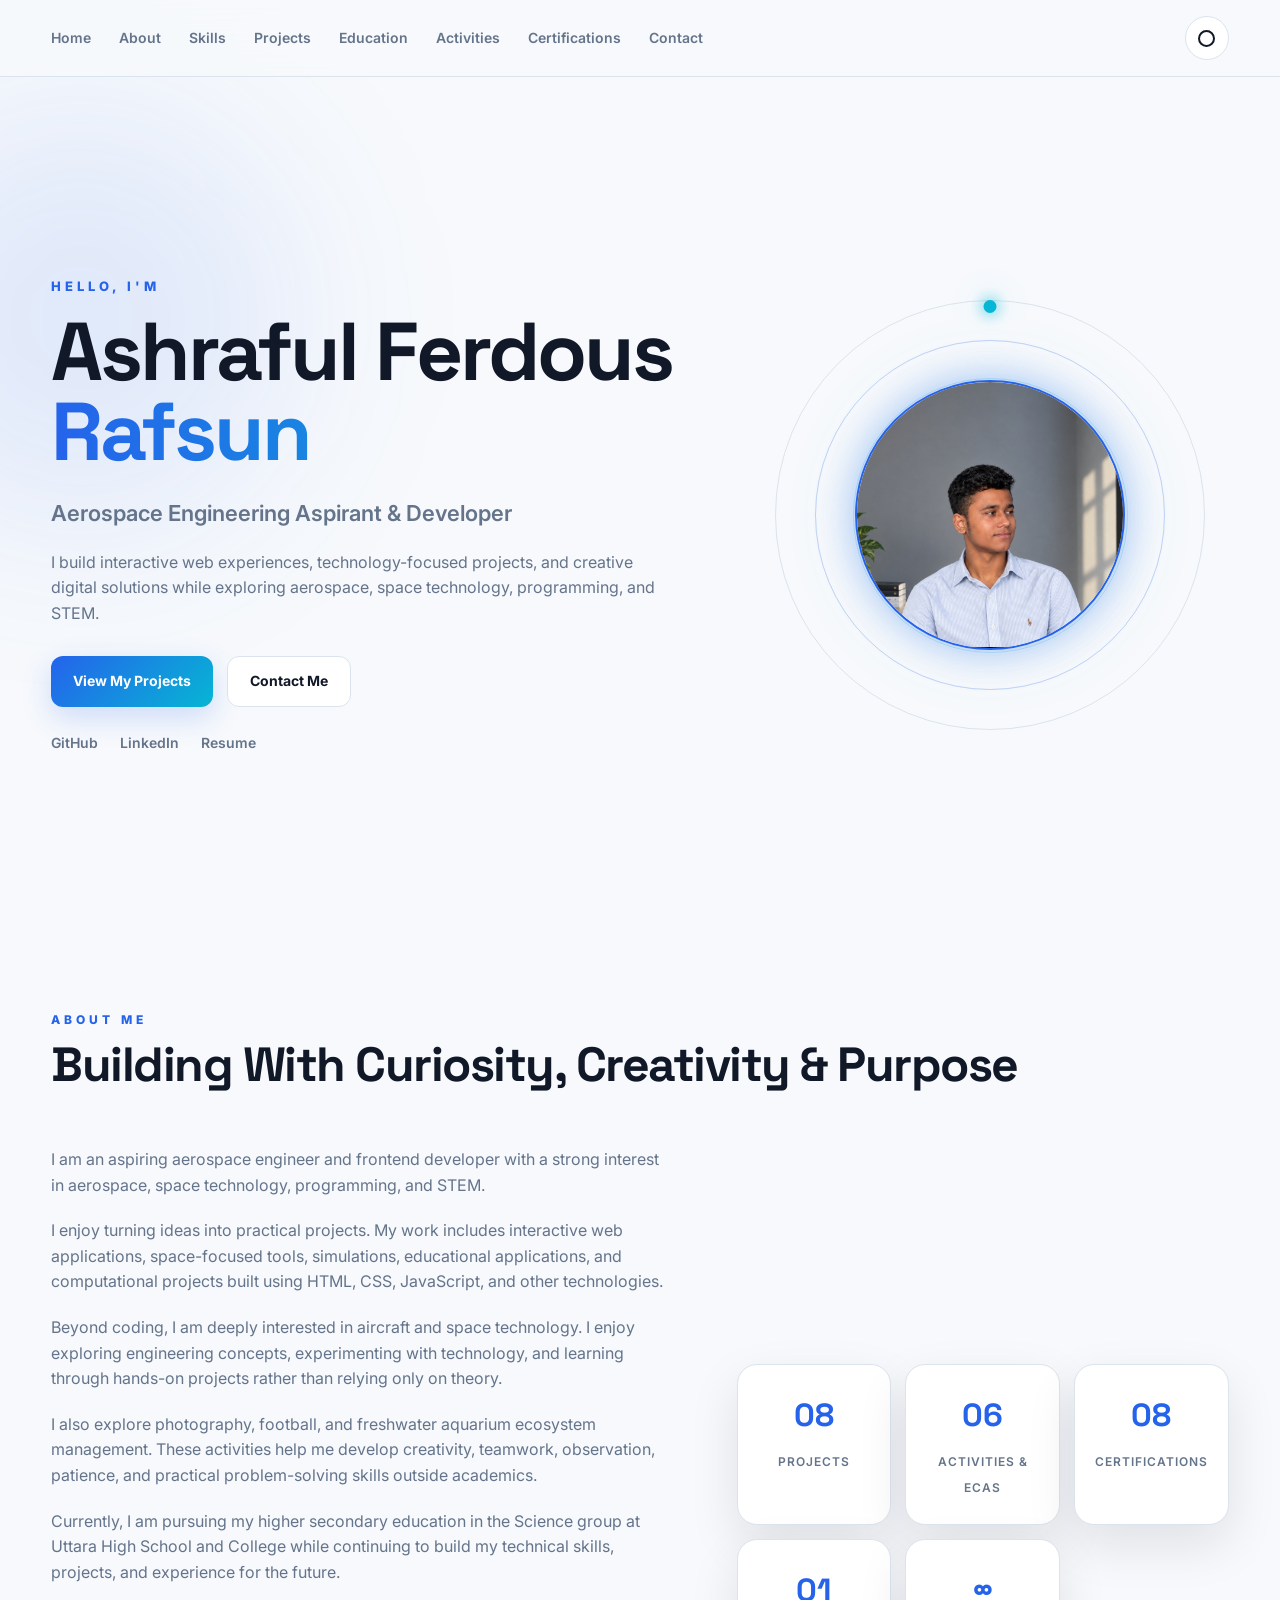
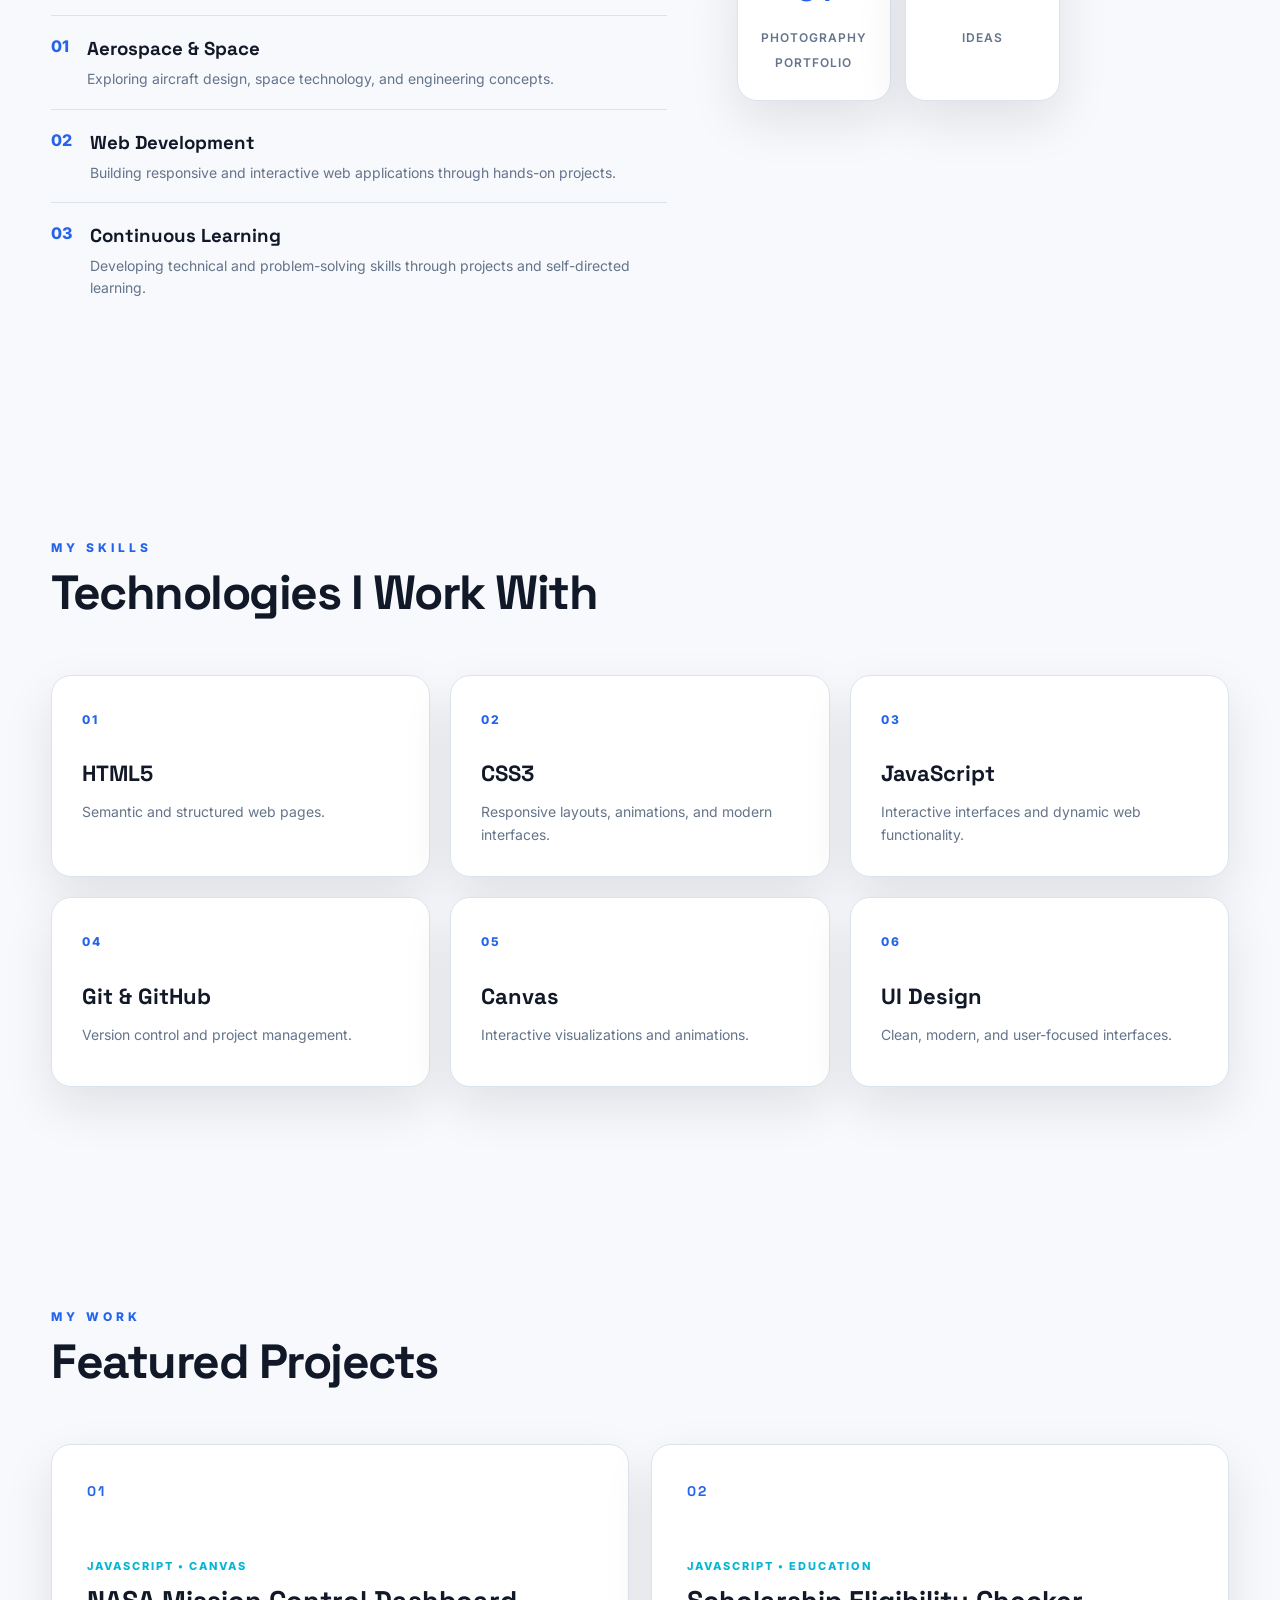
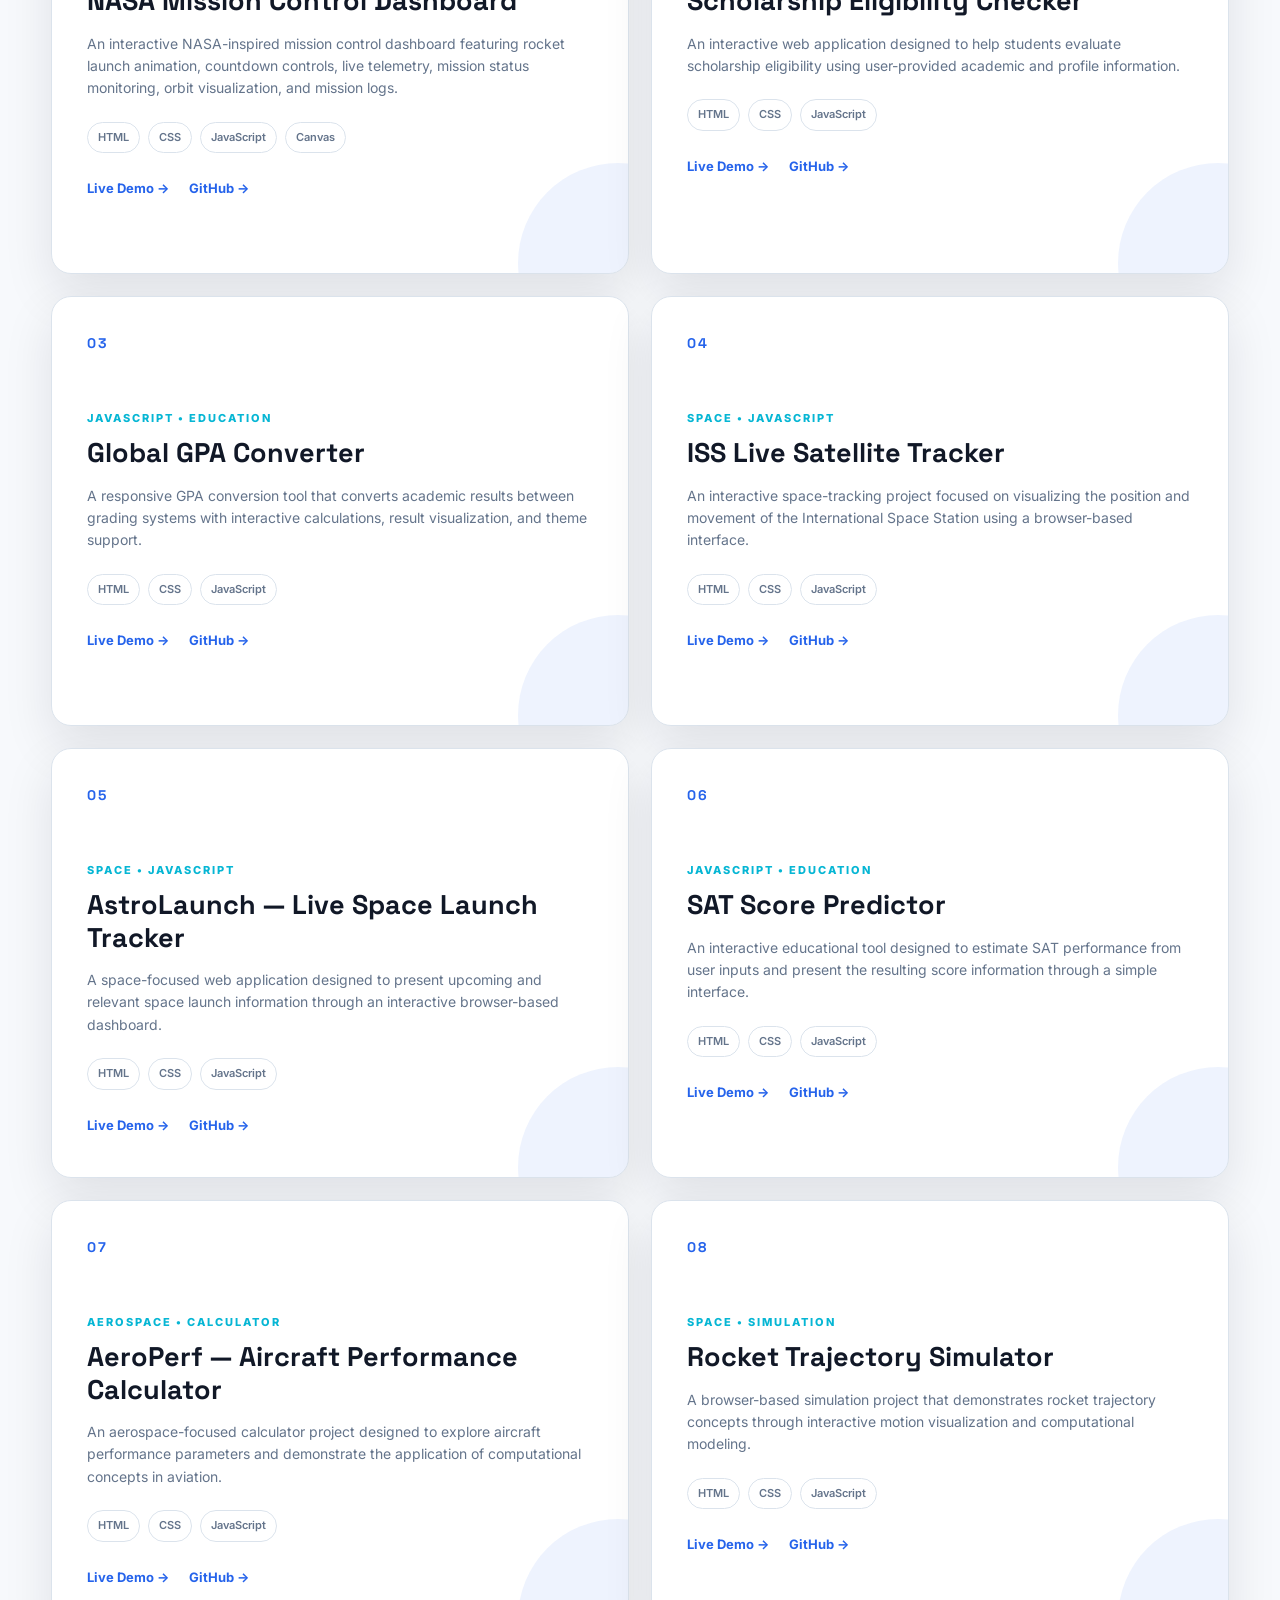
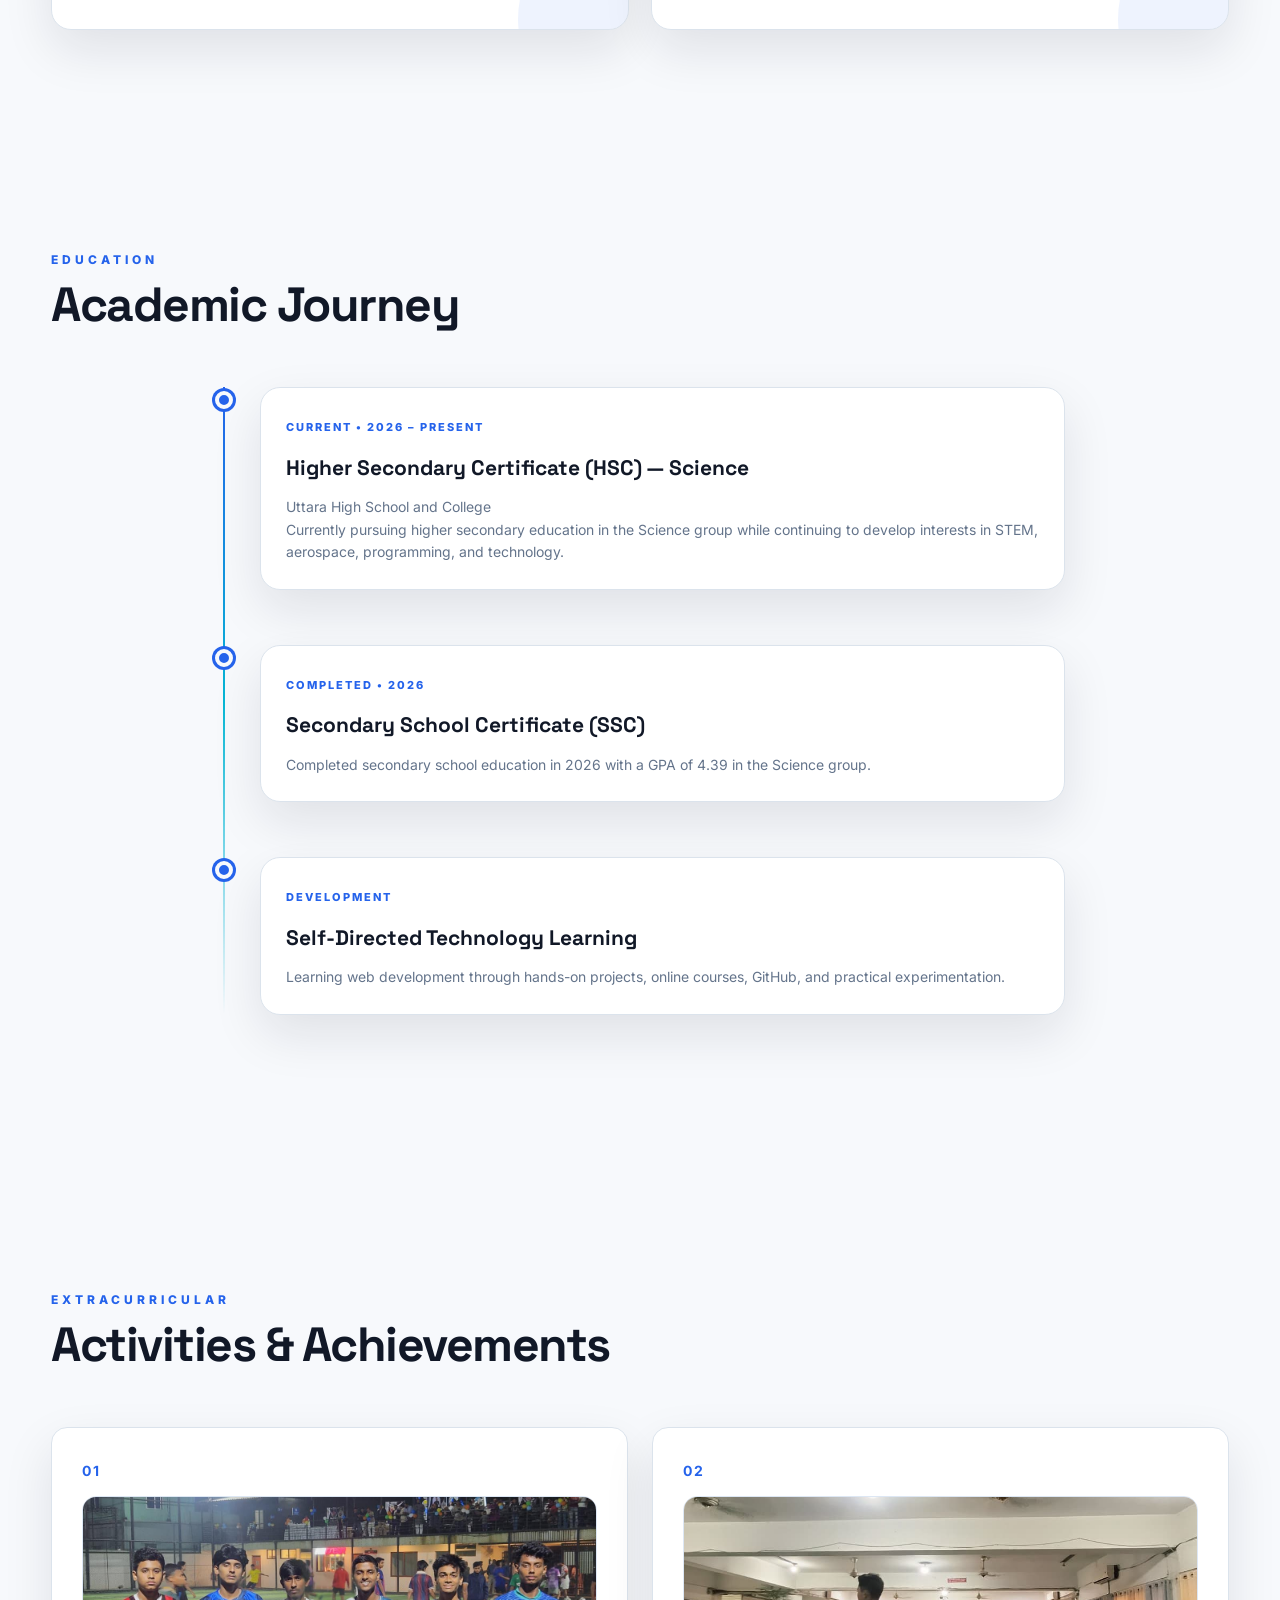
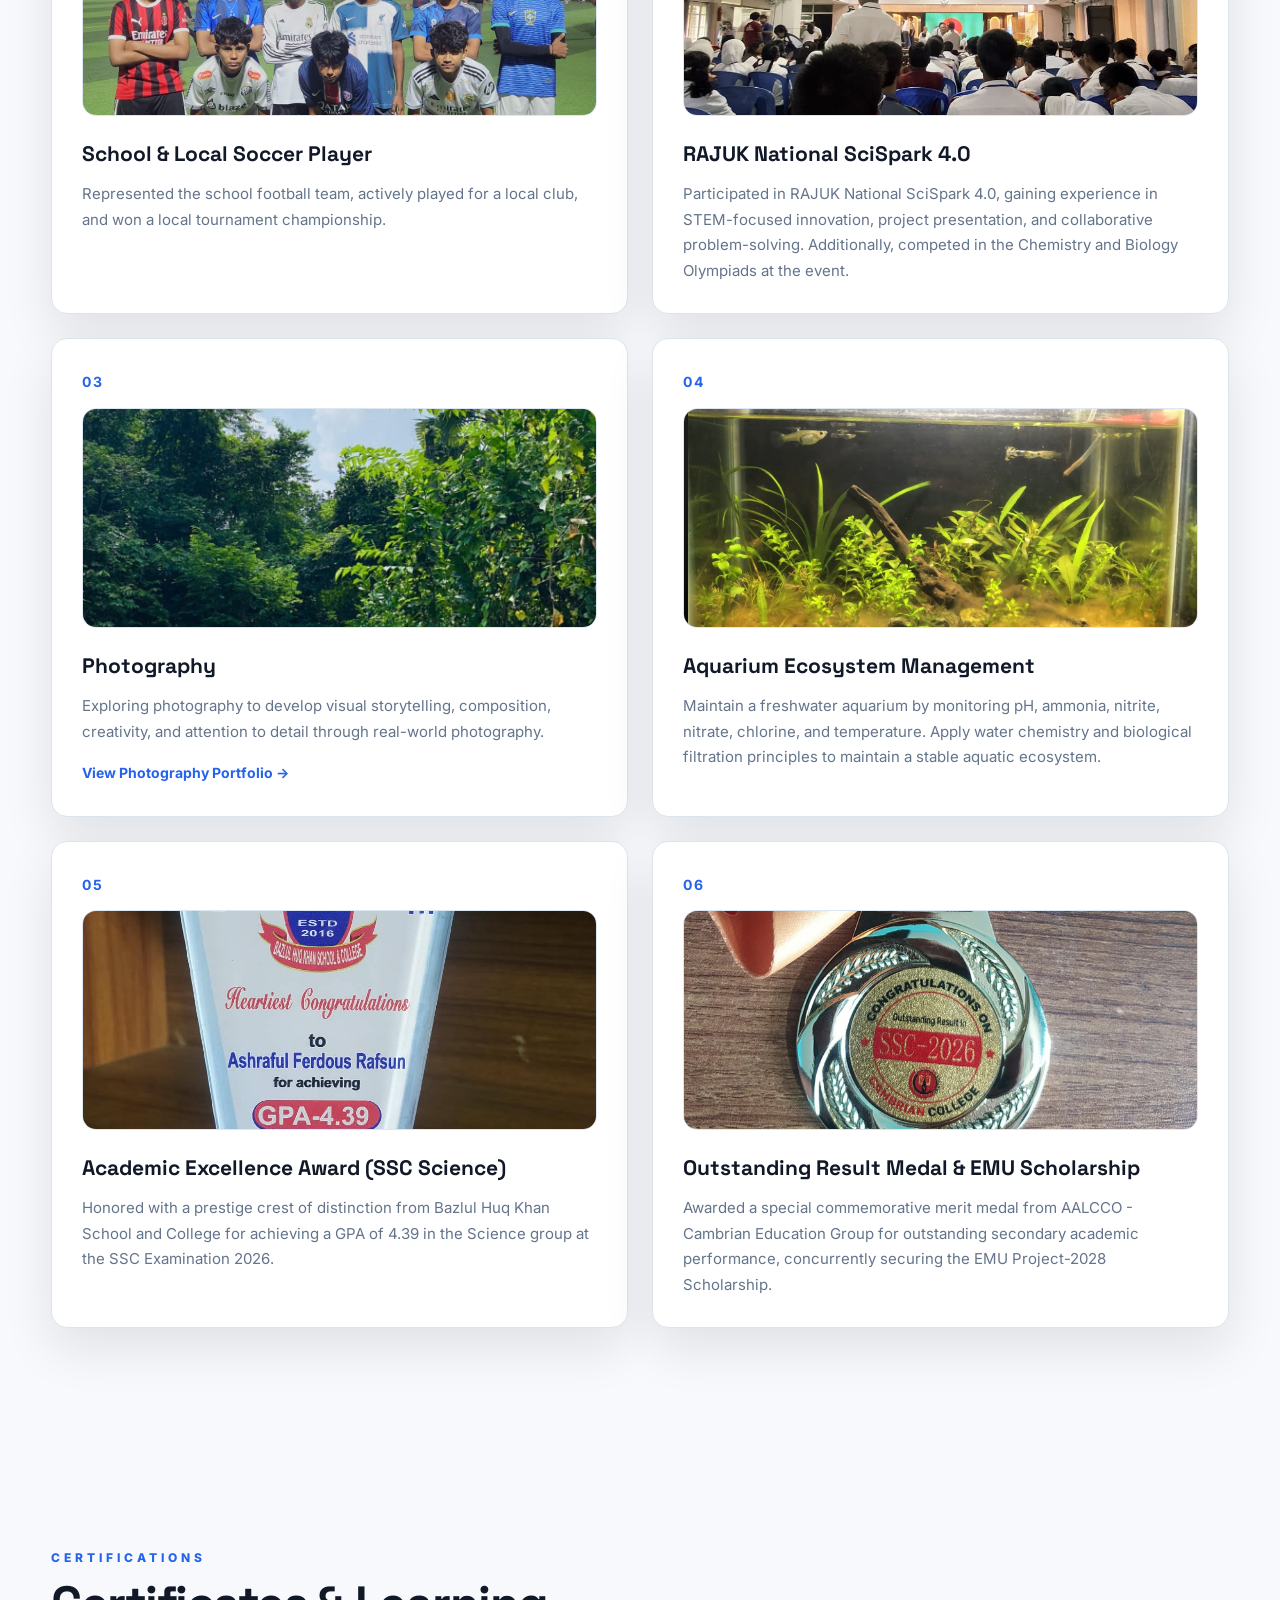
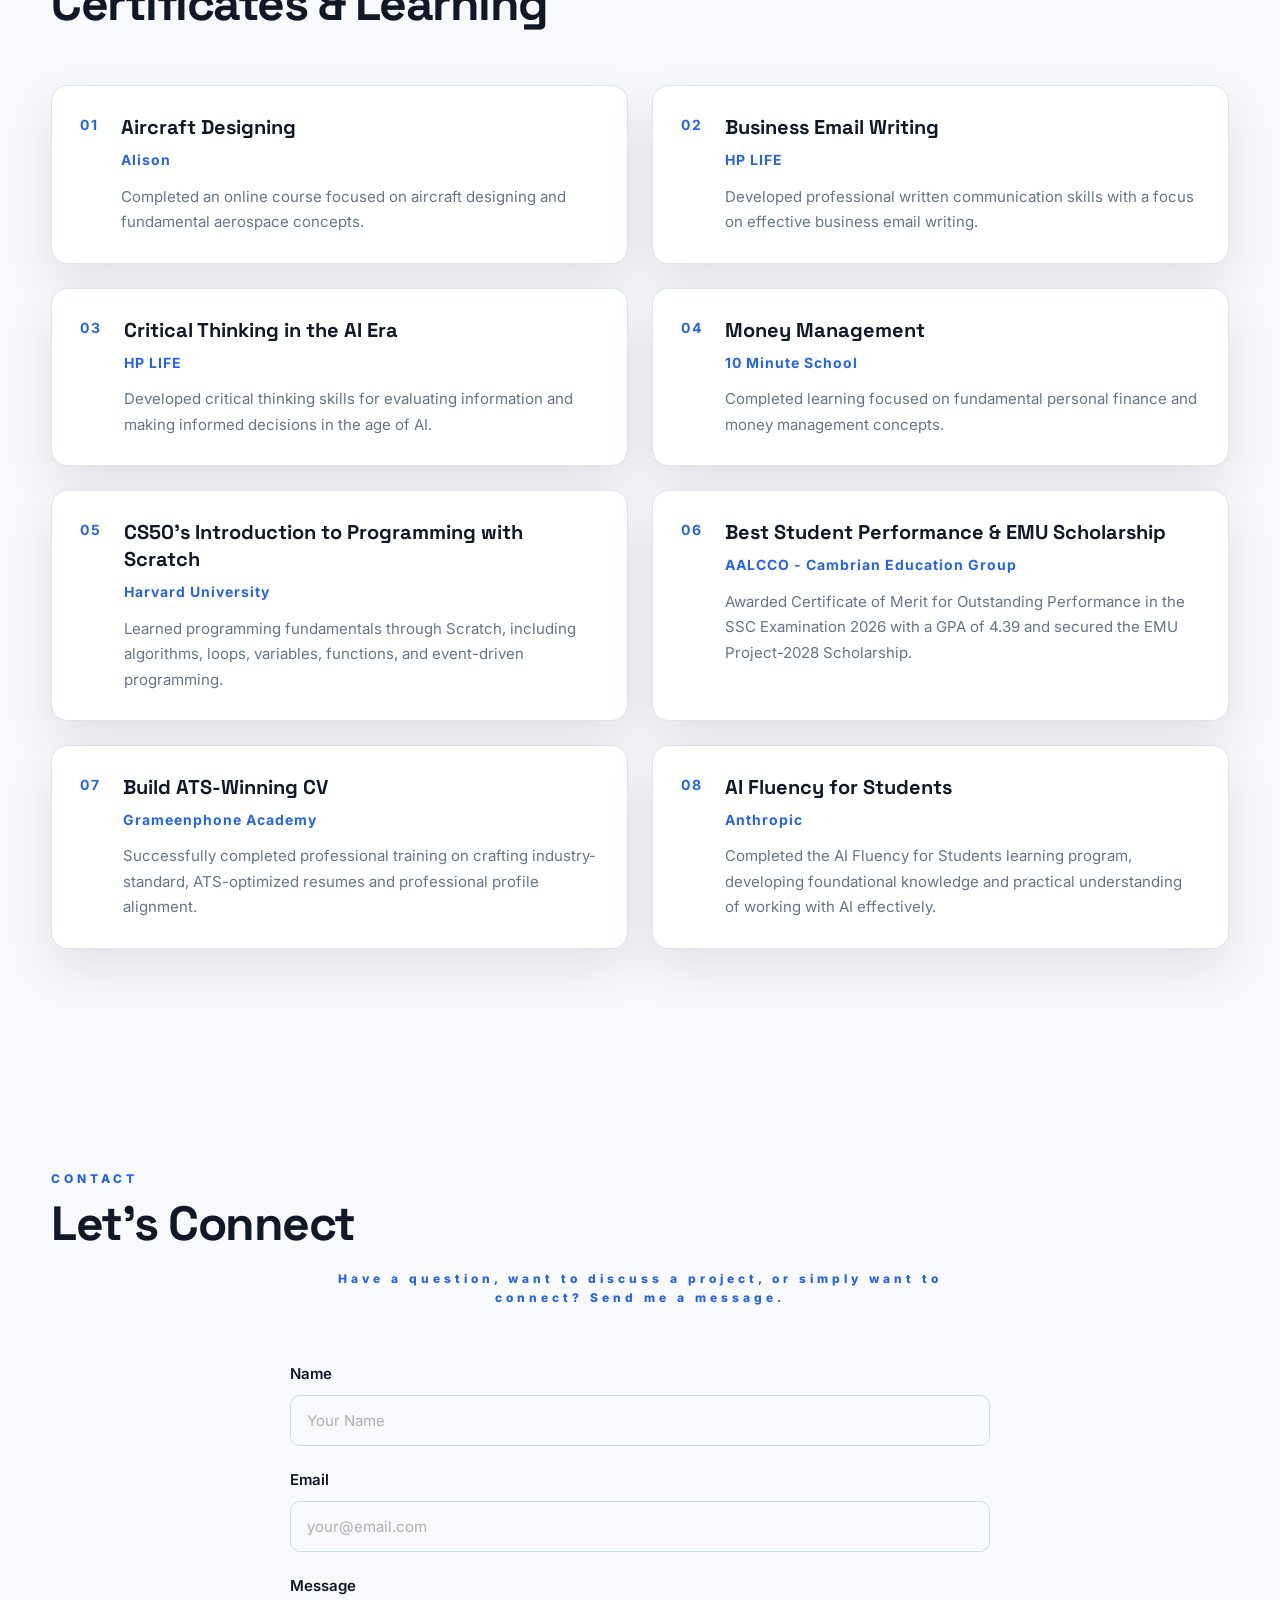
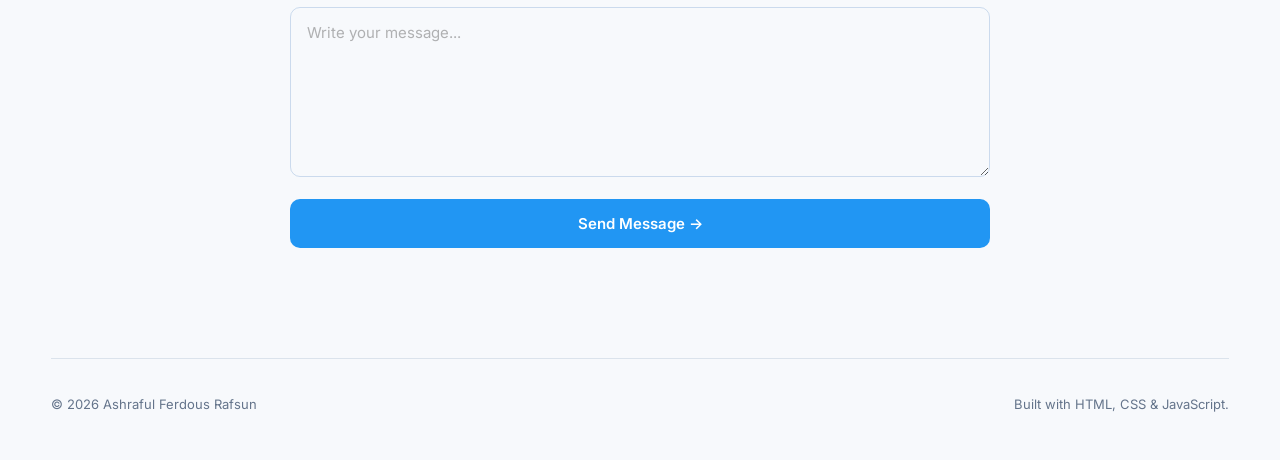
==== commit beba6e07: "Update index.html" ====
--- a/index.html
+++ b/index.html
@@ -5,15 +5,18 @@
 
     <meta charset="UTF-8">
 
-    <meta name="viewport" content="width=device-width, initial-scale=1.0">
+    <meta name="viewport"
+        content="width=device-width, initial-scale=1.0">
 
     <!-- Primary SEO -->
     <meta name="description"
         content="Ashraful Ferdous Rafsun is an aerospace engineering aspirant, STEM researcher, and developer interested in aerospace, space technology, programming, and engineering.">
 
-    <meta name="author" content="Ashraful Ferdous Rafsun">
-
-    <meta name="robots" content="index, follow">
+    <meta name="author"
+        content="Ashraful Ferdous Rafsun">
+
+    <meta name="robots"
+        content="index, follow">
 
     <link rel="canonical"
         href="https://ashrafulrafsun10.github.io/">
@@ -23,9 +26,9 @@
     </title>
 
 
-    <!-- Open Graph / Social Sharing -->
-
-    <meta property="og:type" content="website">
+    <!-- Open Graph -->
+    <meta property="og:type"
+        content="website">
 
     <meta property="og:title"
         content="Ashraful Ferdous Rafsun | Portfolio">
@@ -40,8 +43,7 @@
         content="Ashraful Ferdous Rafsun">
 
 
-    <!-- Twitter / Social Preview -->
-
+    <!-- Twitter -->
     <meta name="twitter:card"
         content="summary">
 
@@ -53,7 +55,6 @@
 
 
     <!-- Fonts -->
-
     <link rel="preconnect"
         href="https://fonts.googleapis.com">
 
@@ -67,15 +68,11 @@
 
 
     <!-- CSS -->
-
     <link rel="stylesheet"
         href="style.css">
 
 
-    <!-- ================================
-         PERSON STRUCTURED DATA
-    ================================= -->
-
+    <!-- Person Structured Data -->
     <script type="application/ld+json">
     {
         "@context": "https://schema.org",
@@ -92,10 +89,7 @@
     </script>
 
 
-    <!-- ================================
-         WEBSITE STRUCTURED DATA
-    ================================= -->
-
+    <!-- Website Structured Data -->
     <script type="application/ld+json">
     {
         "@context": "https://schema.org",
@@ -111,7 +105,6 @@
 
 <body>
 
-
     <!-- ================================
          NAVIGATION
     ================================= -->
@@ -124,21 +117,12 @@
                 aria-label="Main navigation">
 
                 <a href="#home">Home</a>
-
                 <a href="#about">About</a>
-
                 <a href="#skills">Skills</a>
-
                 <a href="#projects">Projects</a>
-
                 <a href="#education">Education</a>
-
                 <a href="#activities">Activities</a>
-
-                <a href="#certifications">
-                    Certifications
-                </a>
-
+                <a href="#certifications">Certifications</a>
                 <a href="#contact">Contact</a>
 
             </nav>
@@ -159,6 +143,7 @@
     </header>
 
 
+
     <!-- ================================
          MAIN
     ================================= -->
@@ -173,6 +158,9 @@
         <section
             class="hero"
             id="home">
+
+
+            <!-- HERO TEXT -->
 
             <div class="hero-content">
 
@@ -193,13 +181,11 @@
 
 
                 <p class="hero-description">
-
                     I build interactive web experiences,
                     technology-focused projects, and
                     creative digital solutions while exploring
                     aerospace, space technology, programming,
                     and STEM.
-
                 </p>
 
 
@@ -261,33 +247,19 @@
             </div>
 
 
-            <!-- ================================
-                 HERO VISUAL / PROFILE PHOTO
-            ================================= -->
+
+            <!-- HERO PHOTO -->
 
             <div class="hero-visual">
 
-                <!-- Outer Orbit -->
-
                 <div class="hero-orbit orbit-outer"></div>
 
-
-                <!-- Middle Orbit -->
-
                 <div class="hero-orbit orbit-middle"></div>
 
-
-                <!-- Inner Orbit -->
-
                 <div class="hero-orbit orbit-inner"></div>
 
-
-                <!-- Orbit Dot -->
-
                 <div class="orbit-dot"></div>
 
-
-                <!-- Profile Photo -->
 
                 <div class="profile-wrap">
 
@@ -300,32 +272,10 @@
 
                 </div>
 
-
-                <!-- Developer Card -->
-
-                <div class="hero-card">
-
-                    <div class="code-line">
-                        &lt;developer&gt;
-                    </div>
-
-                    <div class="code-line">
-                        Building the future
-                    </div>
-
-                    <div class="code-line">
-                        one project at a time.
-                    </div>
-
-                    <div class="code-line">
-                        &lt;/developer&gt;
-                    </div>
-
-                </div>
-
             </div>
 
         </section>
+
 
 
         <!-- ================================
@@ -354,17 +304,14 @@
                 <div class="about-text">
 
                     <p class="about-intro">
-
                         I am an aspiring aerospace engineer
                         and frontend developer with a strong
                         interest in aerospace, space technology,
                         programming, and STEM.
-
                     </p>
 
 
                     <p>
-
                         I enjoy turning ideas into practical
                         projects. My work includes interactive
                         web applications, space-focused tools,
@@ -372,46 +319,37 @@
                         and computational projects built using
                         HTML, CSS, JavaScript, and other
                         technologies.
-
                     </p>
 
 
                     <p>
-
                         Beyond coding, I am deeply interested
                         in aircraft and space technology.
                         I enjoy exploring engineering concepts,
                         experimenting with technology, and
                         learning through hands-on projects
                         rather than relying only on theory.
-
                     </p>
 
 
                     <p>
-
                         I also explore photography, football,
                         and freshwater aquarium ecosystem
                         management. These activities help me
                         develop creativity, teamwork, observation,
                         patience, and practical problem-solving
                         skills outside academics.
-
                     </p>
 
 
                     <p>
-
                         Currently, I am pursuing my higher
                         secondary education in the Science group
                         at Uttara High School and College while
                         continuing to build my technical skills,
                         projects, and experience for the future.
-
                     </p>
 
-
-                    <!-- FOCUS AREAS -->
 
                     <div class="about-focus">
 
@@ -427,11 +365,9 @@
                                 </h3>
 
                                 <p>
-
                                     Exploring aircraft design,
                                     space technology, and
                                     engineering concepts.
-
                                 </p>
 
                             </div>
@@ -450,11 +386,9 @@
                                 </h3>
 
                                 <p>
-
                                     Building responsive and
                                     interactive web applications
                                     through hands-on projects.
-
                                 </p>
 
                             </div>
@@ -473,99 +407,55 @@
                                 </h3>
 
                                 <p>
-
                                     Developing technical and
                                     problem-solving skills through
                                     projects and self-directed
                                     learning.
-
                                 </p>
 
                             </div>
 
                         </div>
 
-
-                    </div>
-
-                </div>
-
-
-                <!-- ABOUT STATS -->
+                    </div>
+
+                </div>
+
+
 
                 <div class="about-stats">
 
-
                     <div class="stat-card">
-
-                        <strong>
-                            08
-                        </strong>
-
-                        <span>
-                            Projects
-                        </span>
-
-                    </div>
-
+                        <strong>08</strong>
+                        <span>Projects</span>
+                    </div>
 
                     <div class="stat-card">
-
-                        <strong>
-                            06
-                        </strong>
-
-                        <span>
-                            Activities & ECAs
-                        </span>
-
-                    </div>
-
+                        <strong>06</strong>
+                        <span>Activities & ECAs</span>
+                    </div>
 
                     <div class="stat-card">
-
-                        <strong>
-                            08
-                        </strong>
-
-                        <span>
-                            Certifications
-                        </span>
-
-                    </div>
-
+                        <strong>08</strong>
+                        <span>Certifications</span>
+                    </div>
 
                     <div class="stat-card">
-
-                        <strong>
-                            01
-                        </strong>
-
-                        <span>
-                            Photography Portfolio
-                        </span>
-
-                    </div>
-
+                        <strong>01</strong>
+                        <span>Photography Portfolio</span>
+                    </div>
 
                     <div class="stat-card">
-
-                        <strong>
-                            ∞
-                        </strong>
-
-                        <span>
-                            Ideas
-                        </span>
-
-                    </div>
-
+                        <strong>∞</strong>
+                        <span>Ideas</span>
+                    </div>
 
                 </div>
 
             </div>
 
         </section>
+
 
 
         <!-- ================================
@@ -589,105 +479,68 @@
 
             <div class="skills-grid">
 
-
                 <div class="skill-card">
-
                     <span>01</span>
-
-                    <h3>
-                        HTML5
-                    </h3>
-
+                    <h3>HTML5</h3>
                     <p>
                         Semantic and structured web pages.
                     </p>
-
                 </div>
 
 
                 <div class="skill-card">
-
                     <span>02</span>
-
-                    <h3>
-                        CSS3
-                    </h3>
-
+                    <h3>CSS3</h3>
                     <p>
                         Responsive layouts, animations,
                         and modern interfaces.
                     </p>
-
                 </div>
 
 
                 <div class="skill-card">
-
                     <span>03</span>
-
-                    <h3>
-                        JavaScript
-                    </h3>
-
+                    <h3>JavaScript</h3>
                     <p>
                         Interactive interfaces and
                         dynamic web functionality.
                     </p>
-
                 </div>
 
 
                 <div class="skill-card">
-
                     <span>04</span>
-
-                    <h3>
-                        Git & GitHub
-                    </h3>
-
+                    <h3>Git & GitHub</h3>
                     <p>
                         Version control and project
                         management.
                     </p>
-
                 </div>
 
 
                 <div class="skill-card">
-
                     <span>05</span>
-
-                    <h3>
-                        Canvas
-                    </h3>
-
+                    <h3>Canvas</h3>
                     <p>
                         Interactive visualizations
                         and animations.
                     </p>
-
                 </div>
 
 
                 <div class="skill-card">
-
                     <span>06</span>
-
-                    <h3>
-                        UI Design
-                    </h3>
-
+                    <h3>UI Design</h3>
                     <p>
                         Clean, modern, and user-focused
                         interfaces.
                     </p>
-
-                </div>
-
+                </div>
 
             </div>
 
         </section>
+
 
 
         <!-- ================================
@@ -711,8 +564,6 @@
 
             <div class="projects-grid">
 
-
-                <!-- PROJECT 1 -->
 
                 <article class="project-card">
 
@@ -739,12 +590,10 @@
                         </p>
 
                         <div class="project-tags">
-
                             <span>HTML</span>
                             <span>CSS</span>
                             <span>JavaScript</span>
                             <span>Canvas</span>
-
                         </div>
 
                         <div class="project-links">
@@ -753,18 +602,14 @@
                                 href="https://ashrafulrafsun10.github.io/nasa-mission-control-dashboard/"
                                 target="_blank"
                                 rel="noopener noreferrer">
-
                                 Live Demo →
-
                             </a>
 
                             <a
                                 href="https://github.com/ashrafulrafsun10/nasa-mission-control-dashboard"
                                 target="_blank"
                                 rel="noopener noreferrer">
-
                                 GitHub →
-
                             </a>
 
                         </div>
@@ -774,7 +619,6 @@
                 </article>
 
 
-                <!-- PROJECT 2 -->
 
                 <article class="project-card">
 
@@ -800,11 +644,9 @@
                         </p>
 
                         <div class="project-tags">
-
                             <span>HTML</span>
                             <span>CSS</span>
                             <span>JavaScript</span>
-
                         </div>
 
                         <div class="project-links">
@@ -813,18 +655,14 @@
                                 href="https://ashrafulrafsun10.github.io/scholarship-eligibility-checker/"
                                 target="_blank"
                                 rel="noopener noreferrer">
-
                                 Live Demo →
-
                             </a>
 
                             <a
                                 href="https://github.com/ashrafulrafsun10/scholarship-eligibility-checker"
                                 target="_blank"
                                 rel="noopener noreferrer">
-
                                 GitHub →
-
                             </a>
 
                         </div>
@@ -834,7 +672,6 @@
                 </article>
 
 
-                <!-- PROJECT 3 -->
 
                 <article class="project-card">
 
@@ -860,11 +697,9 @@
                         </p>
 
                         <div class="project-tags">
-
                             <span>HTML</span>
                             <span>CSS</span>
                             <span>JavaScript</span>
-
                         </div>
 
                         <div class="project-links">
@@ -873,18 +708,14 @@
                                 href="https://ashrafulrafsun10.github.io/global-gpa-converter/"
                                 target="_blank"
                                 rel="noopener noreferrer">
-
                                 Live Demo →
-
                             </a>
 
                             <a
                                 href="https://github.com/ashrafulrafsun10/global-gpa-converter"
                                 target="_blank"
                                 rel="noopener noreferrer">
-
                                 GitHub →
-
                             </a>
 
                         </div>
@@ -894,7 +725,6 @@
                 </article>
 
 
-                <!-- PROJECT 4 -->
 
                 <article class="project-card">
 
@@ -920,11 +750,9 @@
                         </p>
 
                         <div class="project-tags">
-
                             <span>HTML</span>
                             <span>CSS</span>
                             <span>JavaScript</span>
-
                         </div>
 
                         <div class="project-links">
@@ -933,18 +761,14 @@
                                 href="https://ashrafulrafsun10.github.io/ISS-Live-Satellite-Tracker/"
                                 target="_blank"
                                 rel="noopener noreferrer">
-
                                 Live Demo →
-
                             </a>
 
                             <a
                                 href="https://github.com/ashrafulrafsun10/ISS-Live-Satellite-Tracker"
                                 target="_blank"
                                 rel="noopener noreferrer">
-
                                 GitHub →
-
                             </a>
 
                         </div>
@@ -954,7 +778,6 @@
                 </article>
 
 
-                <!-- PROJECT 5 -->
 
                 <article class="project-card">
 
@@ -980,11 +803,9 @@
                         </p>
 
                         <div class="project-tags">
-
                             <span>HTML</span>
                             <span>CSS</span>
                             <span>JavaScript</span>
-
                         </div>
 
                         <div class="project-links">
@@ -993,18 +814,14 @@
                                 href="https://ashrafulrafsun10.github.io/AstroLaunch-Live-Space-Launch-Tracker/"
                                 target="_blank"
                                 rel="noopener noreferrer">
-
                                 Live Demo →
-
                             </a>
 
                             <a
                                 href="https://github.com/ashrafulrafsun10/AstroLaunch-Live-Space-Launch-Tracker"
                                 target="_blank"
                                 rel="noopener noreferrer">
-
                                 GitHub →
-
                             </a>
 
                         </div>
@@ -1014,7 +831,6 @@
                 </article>
 
 
-                <!-- PROJECT 6 -->
 
                 <article class="project-card">
 
@@ -1040,11 +856,9 @@
                         </p>
 
                         <div class="project-tags">
-
                             <span>HTML</span>
                             <span>CSS</span>
                             <span>JavaScript</span>
-
                         </div>
 
                         <div class="project-links">
@@ -1053,18 +867,14 @@
                                 href="https://ashrafulrafsun10.github.io/sat-score-predictor/"
                                 target="_blank"
                                 rel="noopener noreferrer">
-
                                 Live Demo →
-
                             </a>
 
                             <a
                                 href="https://github.com/ashrafulrafsun10/sat-score-predictor"
                                 target="_blank"
                                 rel="noopener noreferrer">
-
                                 GitHub →
-
                             </a>
 
                         </div>
@@ -1074,7 +884,6 @@
                 </article>
 
 
-                <!-- PROJECT 7 -->
 
                 <article class="project-card">
 
@@ -1100,11 +909,9 @@
                         </p>
 
                         <div class="project-tags">
-
                             <span>HTML</span>
                             <span>CSS</span>
                             <span>JavaScript</span>
-
                         </div>
 
                         <div class="project-links">
@@ -1113,18 +920,14 @@
                                 href="https://ashrafulrafsun10.github.io/AeroPerf-Aircraft-Performance-Calculator/"
                                 target="_blank"
                                 rel="noopener noreferrer">
-
                                 Live Demo →
-
                             </a>
 
                             <a
                                 href="https://github.com/ashrafulrafsun10/AeroPerf-Aircraft-Performance-Calculator"
                                 target="_blank"
                                 rel="noopener noreferrer">
-
                                 GitHub →
-
                             </a>
 
                         </div>
@@ -1134,7 +937,6 @@
                 </article>
 
 
-                <!-- PROJECT 8 -->
 
                 <article class="project-card">
 
@@ -1160,11 +962,9 @@
                         </p>
 
                         <div class="project-tags">
-
                             <span>HTML</span>
                             <span>CSS</span>
                             <span>JavaScript</span>
-
                         </div>
 
                         <div class="project-links">
@@ -1173,18 +973,14 @@
                                 href="https://ashrafulrafsun10.github.io/rocket-trajectory-simulator/"
                                 target="_blank"
                                 rel="noopener noreferrer">
-
                                 Live Demo →
-
                             </a>
 
                             <a
                                 href="https://github.com/ashrafulrafsun10/rocket-trajectory-simulator"
                                 target="_blank"
                                 rel="noopener noreferrer">
-
                                 GitHub →
-
                             </a>
 
                         </div>
@@ -1193,10 +989,10 @@
 
                 </article>
 
-
             </div>
 
         </section>
+
 
 
         <!-- ================================
@@ -1251,6 +1047,7 @@
                 </div>
 
 
+
                 <div class="timeline-item">
 
                     <div class="timeline-dot"></div>
@@ -1275,6 +1072,7 @@
                 </div>
 
 
+
                 <div class="timeline-item">
 
                     <div class="timeline-dot"></div>
@@ -1299,14 +1097,14 @@
 
                 </div>
 
-
             </div>
 
         </section>
 
 
+
         <!-- ================================
-             EXTRACURRICULAR ACTIVITIES
+             ACTIVITIES
         ================================= -->
 
         <section
@@ -1349,6 +1147,7 @@
                     </p>
 
                 </div>
+
 
 
                 <div class="activity-card">
@@ -1377,6 +1176,7 @@
                 </div>
 
 
+
                 <div class="activity-card">
 
                     <span class="activity-number">
@@ -1410,6 +1210,7 @@
                     </a>
 
                 </div>
+
 
 
                 <div class="activity-card">
@@ -1438,6 +1239,7 @@
                 </div>
 
 
+
                 <div class="activity-card">
 
                     <span class="activity-number">
@@ -1461,6 +1263,7 @@
                     </p>
 
                 </div>
+
 
 
                 <div class="activity-card">
@@ -1488,10 +1291,10 @@
 
                 </div>
 
-
             </div>
 
         </section>
+
 
 
         <!-- ================================
@@ -1545,6 +1348,7 @@
                 </div>
 
 
+
                 <div class="certificate-card">
 
                     <span class="certificate-number">
@@ -1572,6 +1376,7 @@
                 </div>
 
 
+
                 <div class="certificate-card">
 
                     <span class="certificate-number">
@@ -1599,6 +1404,7 @@
                 </div>
 
 
+
                 <div class="certificate-card">
 
                     <span class="certificate-number">
@@ -1624,6 +1430,7 @@
                     </div>
 
                 </div>
+
 
 
                 <div class="certificate-card">
@@ -1654,6 +1461,7 @@
                 </div>
 
 
+
                 <div class="certificate-card">
 
                     <span class="certificate-number">
@@ -1682,6 +1490,7 @@
                 </div>
 
 
+
                 <div class="certificate-card">
 
                     <span class="certificate-number">
@@ -1710,6 +1519,7 @@
                 </div>
 
 
+
                 <div class="certificate-card">
 
                     <span class="certificate-number">
@@ -1737,10 +1547,10 @@
 
                 </div>
 
-
             </div>
 
         </section>
+
 
 
         <!-- ================================
@@ -1762,10 +1572,8 @@
                 </h2>
 
                 <p class="contact-intro">
-
                     Have a question, want to discuss a project,
                     or simply want to connect? Send me a message.
-
                 </p>
 
             </div>
@@ -1861,8 +1669,8 @@
 
         </section>
 
-
     </main>
+
 
 
     <!-- ================================
@@ -1882,9 +1690,8 @@
     </footer>
 
 
-    <!-- ================================
-         JAVASCRIPT
-    ================================= -->
+
+    <!-- JavaScript -->
 
     <script src="script.js"></script>
 
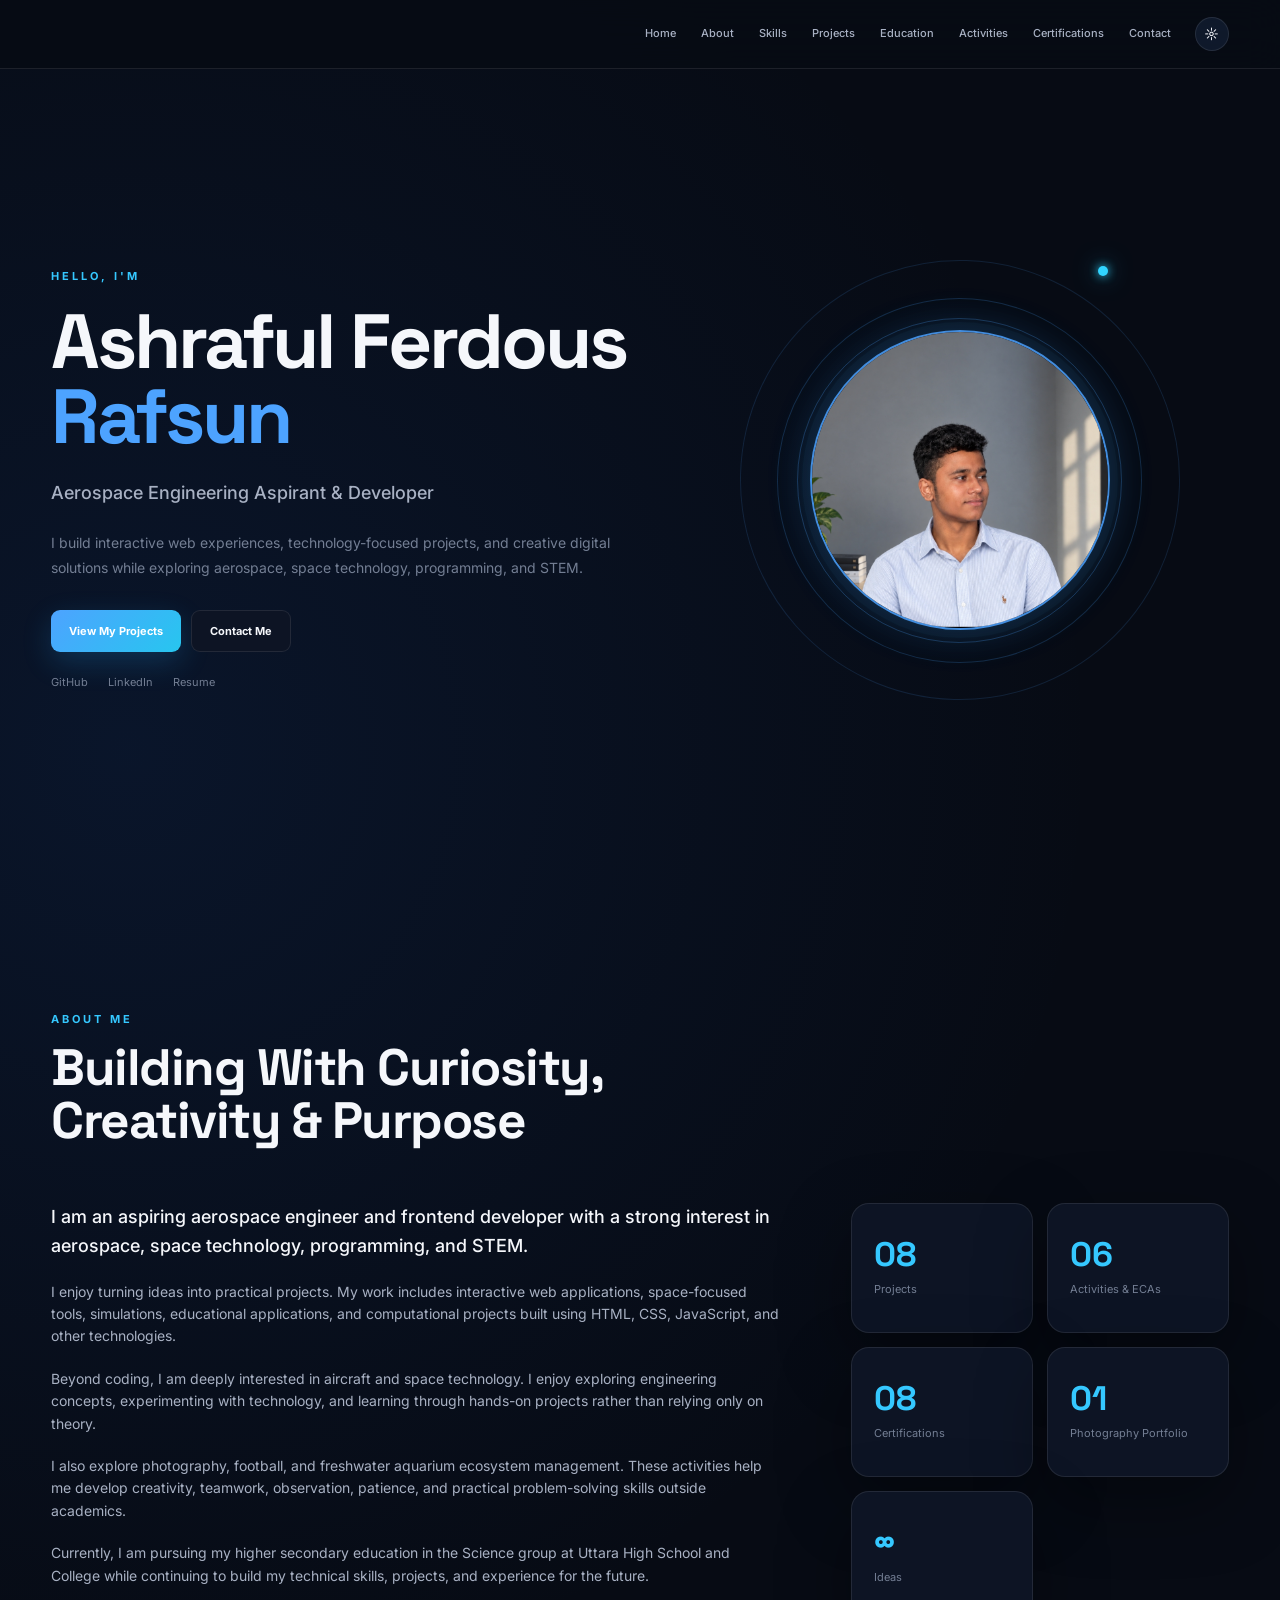
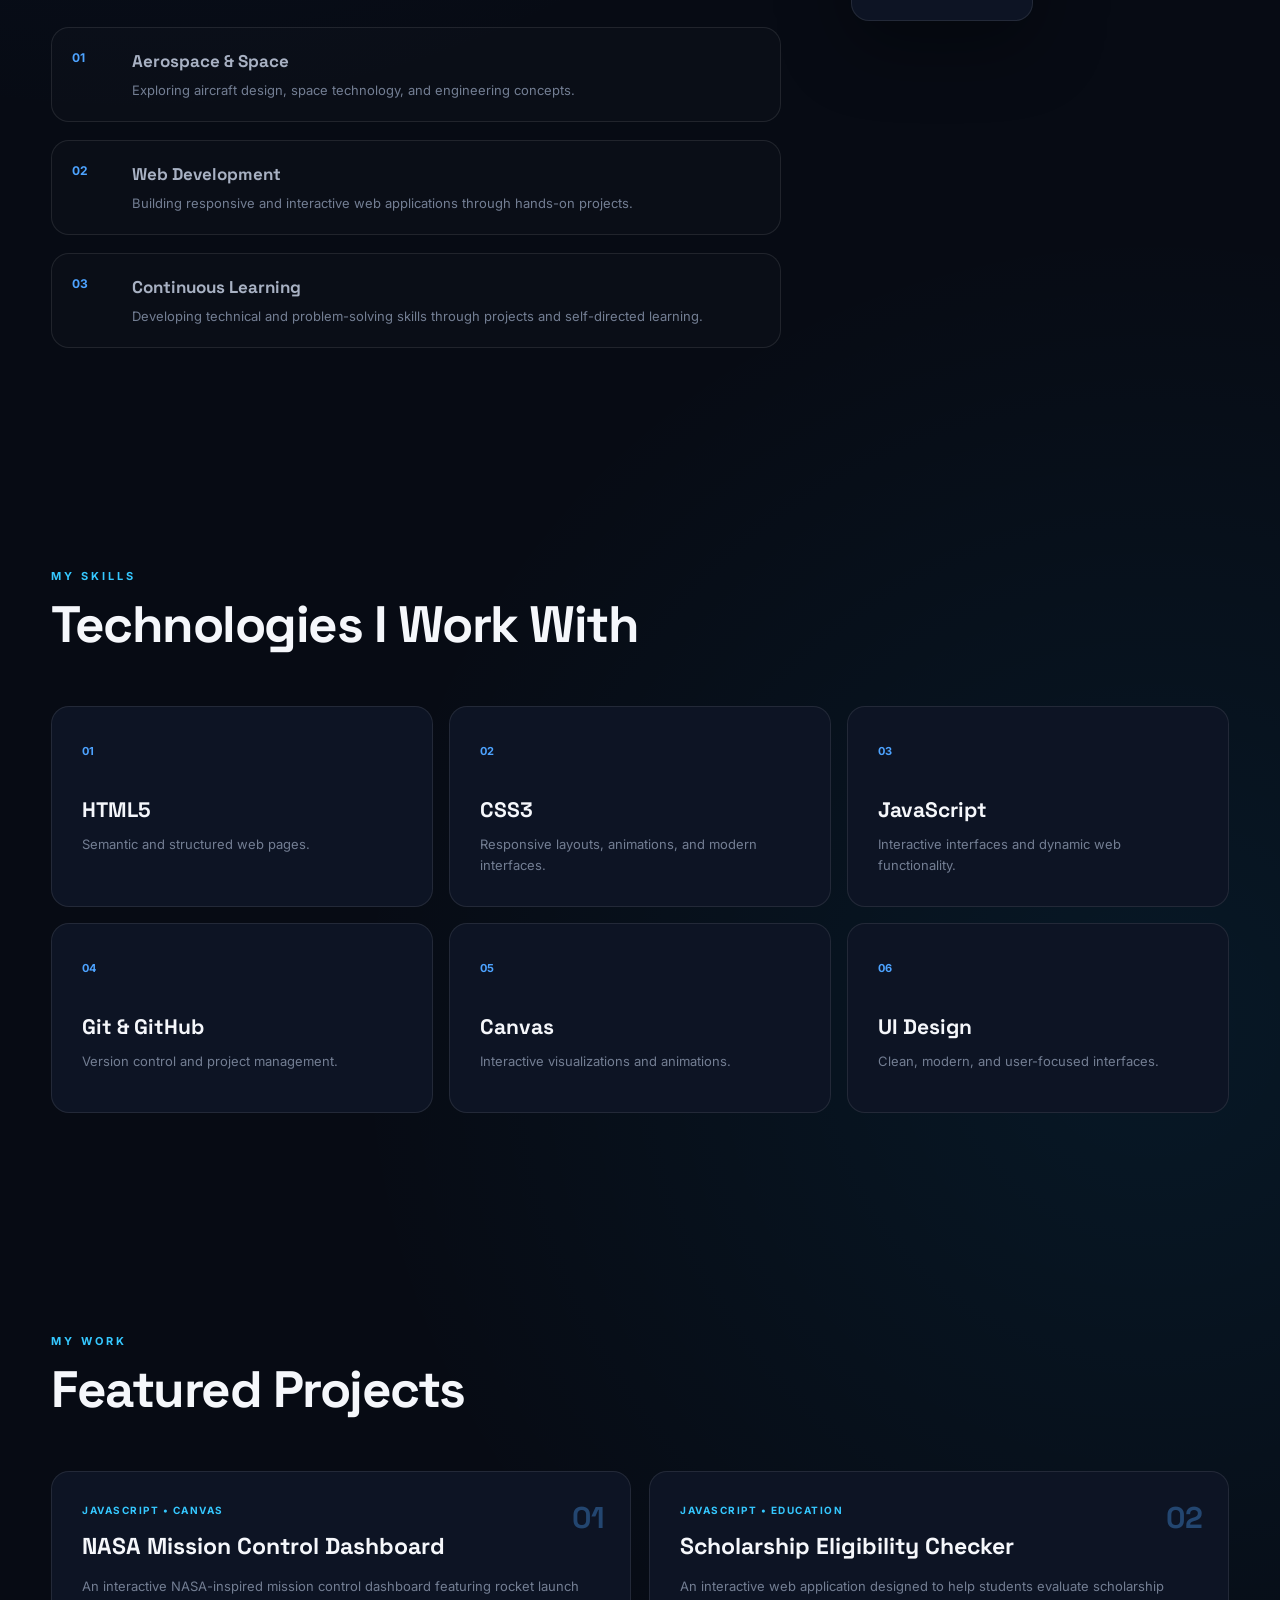
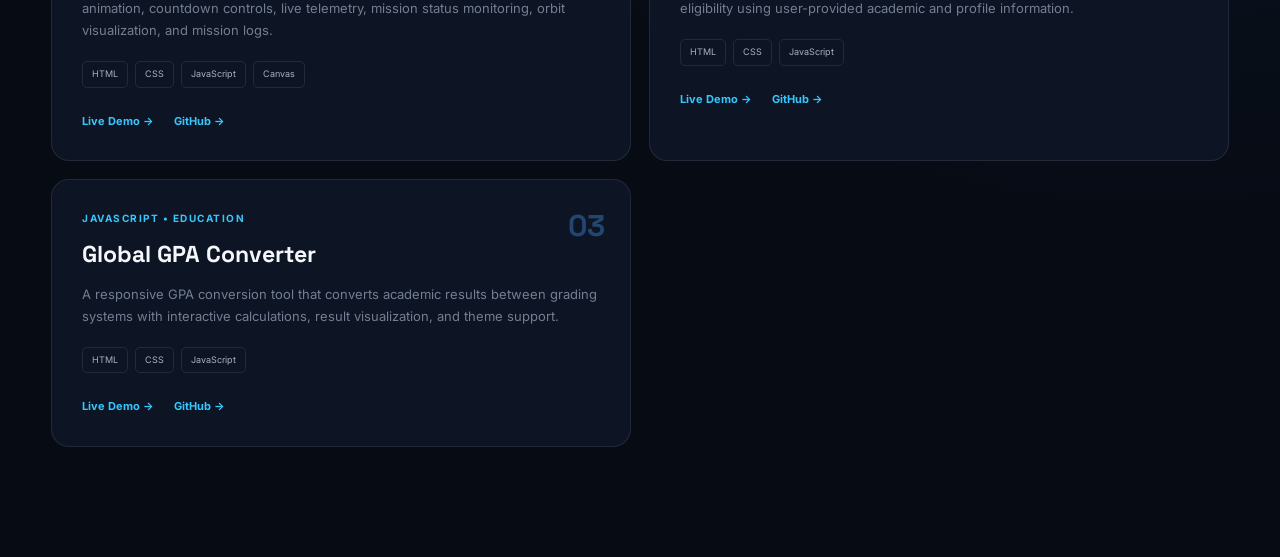
==== commit ebe699d8: "Create index.html" ====
--- a/index.html
+++ b/index.html
@@ -718,983 +718,4 @@
                                 GitHub →
                             </a>
 
-                        </div>
-
-                    </div>
-
-                </article>
-
-
-
-                <article class="project-card">
-
-                    <div class="project-number">
-                        04
-                    </div>
-
-                    <div class="project-content">
-
-                        <p class="project-category">
-                            SPACE • JAVASCRIPT
-                        </p>
-
-                        <h3>
-                            ISS Live Satellite Tracker
-                        </h3>
-
-                        <p>
-                            An interactive space-tracking project
-                            focused on visualizing the position and
-                            movement of the International Space
-                            Station using a browser-based interface.
-                        </p>
-
-                        <div class="project-tags">
-                            <span>HTML</span>
-                            <span>CSS</span>
-                            <span>JavaScript</span>
-                        </div>
-
-                        <div class="project-links">
-
-                            <a
-                                href="https://ashrafulrafsun10.github.io/ISS-Live-Satellite-Tracker/"
-                                target="_blank"
-                                rel="noopener noreferrer">
-                                Live Demo →
-                            </a>
-
-                            <a
-                                href="https://github.com/ashrafulrafsun10/ISS-Live-Satellite-Tracker"
-                                target="_blank"
-                                rel="noopener noreferrer">
-                                GitHub →
-                            </a>
-
-                        </div>
-
-                    </div>
-
-                </article>
-
-
-
-                <article class="project-card">
-
-                    <div class="project-number">
-                        05
-                    </div>
-
-                    <div class="project-content">
-
-                        <p class="project-category">
-                            SPACE • JAVASCRIPT
-                        </p>
-
-                        <h3>
-                            AstroLaunch — Live Space Launch Tracker
-                        </h3>
-
-                        <p>
-                            A space-focused web application designed
-                            to present upcoming and relevant space
-                            launch information through an interactive
-                            browser-based dashboard.
-                        </p>
-
-                        <div class="project-tags">
-                            <span>HTML</span>
-                            <span>CSS</span>
-                            <span>JavaScript</span>
-                        </div>
-
-                        <div class="project-links">
-
-                            <a
-                                href="https://ashrafulrafsun10.github.io/AstroLaunch-Live-Space-Launch-Tracker/"
-                                target="_blank"
-                                rel="noopener noreferrer">
-                                Live Demo →
-                            </a>
-
-                            <a
-                                href="https://github.com/ashrafulrafsun10/AstroLaunch-Live-Space-Launch-Tracker"
-                                target="_blank"
-                                rel="noopener noreferrer">
-                                GitHub →
-                            </a>
-
-                        </div>
-
-                    </div>
-
-                </article>
-
-
-
-                <article class="project-card">
-
-                    <div class="project-number">
-                        06
-                    </div>
-
-                    <div class="project-content">
-
-                        <p class="project-category">
-                            JAVASCRIPT • EDUCATION
-                        </p>
-
-                        <h3>
-                            SAT Score Predictor
-                        </h3>
-
-                        <p>
-                            An interactive educational tool designed
-                            to estimate SAT performance from user
-                            inputs and present the resulting score
-                            information through a simple interface.
-                        </p>
-
-                        <div class="project-tags">
-                            <span>HTML</span>
-                            <span>CSS</span>
-                            <span>JavaScript</span>
-                        </div>
-
-                        <div class="project-links">
-
-                            <a
-                                href="https://ashrafulrafsun10.github.io/sat-score-predictor/"
-                                target="_blank"
-                                rel="noopener noreferrer">
-                                Live Demo →
-                            </a>
-
-                            <a
-                                href="https://github.com/ashrafulrafsun10/sat-score-predictor"
-                                target="_blank"
-                                rel="noopener noreferrer">
-                                GitHub →
-                            </a>
-
-                        </div>
-
-                    </div>
-
-                </article>
-
-
-
-                <article class="project-card">
-
-                    <div class="project-number">
-                        07
-                    </div>
-
-                    <div class="project-content">
-
-                        <p class="project-category">
-                            AEROSPACE • CALCULATOR
-                        </p>
-
-                        <h3>
-                            AeroPerf — Aircraft Performance Calculator
-                        </h3>
-
-                        <p>
-                            An aerospace-focused calculator project
-                            designed to explore aircraft performance
-                            parameters and demonstrate the application
-                            of computational concepts in aviation.
-                        </p>
-
-                        <div class="project-tags">
-                            <span>HTML</span>
-                            <span>CSS</span>
-                            <span>JavaScript</span>
-                        </div>
-
-                        <div class="project-links">
-
-                            <a
-                                href="https://ashrafulrafsun10.github.io/AeroPerf-Aircraft-Performance-Calculator/"
-                                target="_blank"
-                                rel="noopener noreferrer">
-                                Live Demo →
-                            </a>
-
-                            <a
-                                href="https://github.com/ashrafulrafsun10/AeroPerf-Aircraft-Performance-Calculator"
-                                target="_blank"
-                                rel="noopener noreferrer">
-                                GitHub →
-                            </a>
-
-                        </div>
-
-                    </div>
-
-                </article>
-
-
-
-                <article class="project-card">
-
-                    <div class="project-number">
-                        08
-                    </div>
-
-                    <div class="project-content">
-
-                        <p class="project-category">
-                            SPACE • SIMULATION
-                        </p>
-
-                        <h3>
-                            Rocket Trajectory Simulator
-                        </h3>
-
-                        <p>
-                            A browser-based simulation project that
-                            demonstrates rocket trajectory concepts
-                            through interactive motion visualization
-                            and computational modeling.
-                        </p>
-
-                        <div class="project-tags">
-                            <span>HTML</span>
-                            <span>CSS</span>
-                            <span>JavaScript</span>
-                        </div>
-
-                        <div class="project-links">
-
-                            <a
-                                href="https://ashrafulrafsun10.github.io/rocket-trajectory-simulator/"
-                                target="_blank"
-                                rel="noopener noreferrer">
-                                Live Demo →
-                            </a>
-
-                            <a
-                                href="https://github.com/ashrafulrafsun10/rocket-trajectory-simulator"
-                                target="_blank"
-                                rel="noopener noreferrer">
-                                GitHub →
-                            </a>
-
-                        </div>
-
-                    </div>
-
-                </article>
-
-            </div>
-
-        </section>
-
-
-
-        <!-- ================================
-             EDUCATION
-        ================================= -->
-
-        <section
-            class="section"
-            id="education">
-
-            <div class="section-heading">
-
-                <p>EDUCATION</p>
-
-                <h2>
-                    Academic Journey
-                </h2>
-
-            </div>
-
-
-            <div class="timeline">
-
-
-                <div class="timeline-item">
-
-                    <div class="timeline-dot"></div>
-
-                    <div class="timeline-content">
-
-                        <span>
-                            CURRENT • 2026 – PRESENT
-                        </span>
-
-                        <h3>
-                            Higher Secondary Certificate (HSC) — Science
-                        </h3>
-
-                        <p>
-                            Uttara High School and College
-                        </p>
-
-                        <p>
-                            Currently pursuing higher secondary education
-                            in the Science group while continuing to develop
-                            interests in STEM, aerospace, programming,
-                            and technology.
-                        </p>
-
-                    </div>
-
-                </div>
-
-
-
-                <div class="timeline-item">
-
-                    <div class="timeline-dot"></div>
-
-                    <div class="timeline-content">
-
-                        <span>
-                            COMPLETED • 2026
-                        </span>
-
-                        <h3>
-                            Secondary School Certificate (SSC)
-                        </h3>
-
-                        <p>
-                            Completed secondary school education in 2026
-                            with a GPA of 4.39 in the Science group.
-                        </p>
-
-                    </div>
-
-                </div>
-
-
-
-                <div class="timeline-item">
-
-                    <div class="timeline-dot"></div>
-
-                    <div class="timeline-content">
-
-                        <span>
-                            DEVELOPMENT
-                        </span>
-
-                        <h3>
-                            Self-Directed Technology Learning
-                        </h3>
-
-                        <p>
-                            Learning web development through hands-on
-                            projects, online courses, GitHub, and
-                            practical experimentation.
-                        </p>
-
-                    </div>
-
-                </div>
-
-            </div>
-
-        </section>
-
-
-
-        <!-- ================================
-             ACTIVITIES
-        ================================= -->
-
-        <section
-            class="section"
-            id="activities">
-
-            <div class="section-heading">
-
-                <p>EXTRACURRICULAR</p>
-
-                <h2>
-                    Activities & Achievements
-                </h2>
-
-            </div>
-
-
-            <div class="activity-grid">
-
-
-                <div class="activity-card">
-
-                    <span class="activity-number">
-                        01
-                    </span>
-
-                    <img
-                        src="images/football.jpeg"
-                        alt="School and Local Soccer Player"
-                        class="activity-image">
-
-                    <h3>
-                        School & Local Soccer Player
-                    </h3>
-
-                    <p>
-                        Represented the school football team,
-                        actively played for a local club, and
-                        won a local tournament championship.
-                    </p>
-
-                </div>
-
-
-
-                <div class="activity-card">
-
-                    <span class="activity-number">
-                        02
-                    </span>
-
-                    <img
-                        src="images/rajuk-scispark.jpeg"
-                        alt="RAJUK National SciSpark 4.0"
-                        class="activity-image">
-
-                    <h3>
-                        RAJUK National SciSpark 4.0
-                    </h3>
-
-                    <p>
-                        Participated in RAJUK National SciSpark 4.0,
-                        gaining experience in STEM-focused innovation,
-                        project presentation, and collaborative
-                        problem-solving. Additionally, competed in
-                        the Chemistry and Biology Olympiads at the event.
-                    </p>
-
-                </div>
-
-
-
-                <div class="activity-card">
-
-                    <span class="activity-number">
-                        03
-                    </span>
-
-                    <img
-                        src="images/photography.jpeg"
-                        alt="Nature and Landscape Photography"
-                        class="activity-image">
-
-                    <h3>
-                        Photography
-                    </h3>
-
-                    <p>
-                        Exploring photography to develop visual
-                        storytelling, composition, creativity,
-                        and attention to detail through real-world
-                        photography.
-                    </p>
-
-                    <a
-                        href="https://500px.com"
-                        target="_blank"
-                        rel="noopener noreferrer"
-                        class="activity-link">
-
-                        View Photography Portfolio →
-
-                    </a>
-
-                </div>
-
-
-
-                <div class="activity-card">
-
-                    <span class="activity-number">
-                        04
-                    </span>
-
-                    <img
-                        src="images/aquarium.jpeg"
-                        alt="Freshwater Aquarium Ecosystem"
-                        class="activity-image">
-
-                    <h3>
-                        Aquarium Ecosystem Management
-                    </h3>
-
-                    <p>
-                        Maintain a freshwater aquarium by monitoring
-                        pH, ammonia, nitrite, nitrate, chlorine,
-                        and temperature. Apply water chemistry and
-                        biological filtration principles to maintain
-                        a stable aquatic ecosystem.
-                    </p>
-
-                </div>
-
-
-
-                <div class="activity-card">
-
-                    <span class="activity-number">
-                        05
-                    </span>
-
-                    <img
-                        src="images/ssc-crest.jpeg"
-                        alt="Academic Excellence Award Crest"
-                        class="activity-image">
-
-                    <h3>
-                        Academic Excellence Award (SSC Science)
-                    </h3>
-
-                    <p>
-                        Honored with a prestige crest of distinction
-                        from Bazlul Huq Khan School and College for
-                        achieving a GPA of 4.39 in the Science group
-                        at the SSC Examination 2026.
-                    </p>
-
-                </div>
-
-
-
-                <div class="activity-card">
-
-                    <span class="activity-number">
-                        06
-                    </span>
-
-                    <img
-                        src="images/cambrian-medal.jpeg"
-                        alt="Cambrian Outstanding Result Medal"
-                        class="activity-image">
-
-                    <h3>
-                        Outstanding Result Medal & EMU Scholarship
-                    </h3>
-
-                    <p>
-                        Awarded a special commemorative merit medal
-                        from AALCCO - Cambrian Education Group for
-                        outstanding secondary academic performance,
-                        concurrently securing the EMU Project-2028
-                        Scholarship.
-                    </p>
-
-                </div>
-
-            </div>
-
-        </section>
-
-
-
-        <!-- ================================
-             CERTIFICATIONS
-        ================================= -->
-
-        <section
-            class="section"
-            id="certifications">
-
-            <div class="section-heading">
-
-                <p>
-                    CERTIFICATIONS
-                </p>
-
-                <h2>
-                    Certificates & Learning
-                </h2>
-
-            </div>
-
-
-            <div class="certificate-grid">
-
-
-                <div class="certificate-card">
-
-                    <span class="certificate-number">
-                        01
-                    </span>
-
-                    <div class="certificate-content">
-
-                        <h3>
-                            Aircraft Designing
-                        </h3>
-
-                        <p class="certificate-provider">
-                            Alison
-                        </p>
-
-                        <p>
-                            Completed an online course focused on
-                            aircraft designing and fundamental
-                            aerospace concepts.
-                        </p>
-
-                    </div>
-
-                </div>
-
-
-
-                <div class="certificate-card">
-
-                    <span class="certificate-number">
-                        02
-                    </span>
-
-                    <div class="certificate-content">
-
-                        <h3>
-                            Business Email Writing
-                        </h3>
-
-                        <p class="certificate-provider">
-                            HP LIFE
-                        </p>
-
-                        <p>
-                            Developed professional written
-                            communication skills with a focus on
-                            effective business email writing.
-                        </p>
-
-                    </div>
-
-                </div>
-
-
-
-                <div class="certificate-card">
-
-                    <span class="certificate-number">
-                        03
-                    </span>
-
-                    <div class="certificate-content">
-
-                        <h3>
-                            Critical Thinking in the AI Era
-                        </h3>
-
-                        <p class="certificate-provider">
-                            HP LIFE
-                        </p>
-
-                        <p>
-                            Developed critical thinking skills for
-                            evaluating information and making
-                            informed decisions in the age of AI.
-                        </p>
-
-                    </div>
-
-                </div>
-
-
-
-                <div class="certificate-card">
-
-                    <span class="certificate-number">
-                        04
-                    </span>
-
-                    <div class="certificate-content">
-
-                        <h3>
-                            Money Management
-                        </h3>
-
-                        <p class="certificate-provider">
-                            10 Minute School
-                        </p>
-
-                        <p>
-                            Completed learning focused on fundamental
-                            personal finance and money management
-                            concepts.
-                        </p>
-
-                    </div>
-
-                </div>
-
-
-
-                <div class="certificate-card">
-
-                    <span class="certificate-number">
-                        05
-                    </span>
-
-                    <div class="certificate-content">
-
-                        <h3>
-                            CS50's Introduction to Programming with Scratch
-                        </h3>
-
-                        <p class="certificate-provider">
-                            Harvard University
-                        </p>
-
-                        <p>
-                            Learned programming fundamentals through
-                            Scratch, including algorithms, loops,
-                            variables, functions, and event-driven
-                            programming.
-                        </p>
-
-                    </div>
-
-                </div>
-
-
-
-                <div class="certificate-card">
-
-                    <span class="certificate-number">
-                        06
-                    </span>
-
-                    <div class="certificate-content">
-
-                        <h3>
-                            Best Student Performance & EMU Scholarship
-                        </h3>
-
-                        <p class="certificate-provider">
-                            AALCCO - Cambrian Education Group
-                        </p>
-
-                        <p>
-                            Awarded Certificate of Merit for
-                            Outstanding Performance in the SSC
-                            Examination 2026 with a GPA of 4.39
-                            and secured the EMU Project-2028 Scholarship.
-                        </p>
-
-                    </div>
-
-                </div>
-
-
-
-                <div class="certificate-card">
-
-                    <span class="certificate-number">
-                        07
-                    </span>
-
-                    <div class="certificate-content">
-
-                        <h3>
-                            Build ATS-Winning CV
-                        </h3>
-
-                        <p class="certificate-provider">
-                            Grameenphone Academy
-                        </p>
-
-                        <p>
-                            Successfully completed professional
-                            training on crafting industry-standard,
-                            ATS-optimized resumes and professional
-                            profile alignment.
-                        </p>
-
-                    </div>
-
-                </div>
-
-
-
-                <div class="certificate-card">
-
-                    <span class="certificate-number">
-                        08
-                    </span>
-
-                    <div class="certificate-content">
-
-                        <h3>
-                            AI Fluency for Students
-                        </h3>
-
-                        <p class="certificate-provider">
-                            Anthropic
-                        </p>
-
-                        <p>
-                            Completed the AI Fluency for Students
-                            learning program, developing foundational
-                            knowledge and practical understanding of
-                            working with AI effectively.
-                        </p>
-
-                    </div>
-
-                </div>
-
-            </div>
-
-        </section>
-
-
-
-        <!-- ================================
-             CONTACT
-        ================================= -->
-
-        <section
-            class="section"
-            id="contact">
-
-            <div class="section-heading">
-
-                <p>
-                    CONTACT
-                </p>
-
-                <h2>
-                    Let's Connect
-                </h2>
-
-                <p class="contact-intro">
-                    Have a question, want to discuss a project,
-                    or simply want to connect? Send me a message.
-                </p>
-
-            </div>
-
-
-            <div class="contact-form-wrapper">
-
-                <form
-                    action="https://formsubmit.co/ashrafulrafsun10@gmail.com"
-                    method="POST"
-                    class="contact-form">
-
-
-                    <input
-                        type="hidden"
-                        name="_subject"
-                        value="New Message From Ashraful Ferdous Rafsun's Portfolio">
-
-
-                    <input
-                        type="hidden"
-                        name="_captcha"
-                        value="false">
-
-
-                    <input
-                        type="hidden"
-                        name="_template"
-                        value="table">
-
-
-                    <div class="form-group">
-
-                        <label for="name">
-                            Name
-                        </label>
-
-                        <input
-                            type="text"
-                            id="name"
-                            name="name"
-                            placeholder="Your Name"
-                            autocomplete="name"
-                            required>
-
-                    </div>
-
-
-                    <div class="form-group">
-
-                        <label for="email">
-                            Email
-                        </label>
-
-                        <input
-                            type="email"
-                            id="email"
-                            name="email"
-                            placeholder="your@email.com"
-                            autocomplete="email"
-                            required>
-
-                    </div>
-
-
-                    <div class="form-group">
-
-                        <label for="message">
-                            Message
-                        </label>
-
-                        <textarea
-                            id="message"
-                            name="message"
-                            rows="7"
-                            placeholder="Write your message..."
-                            required></textarea>
-
-                    </div>
-
-
-                    <button
-                        type="submit"
-                        class="contact-submit">
-
-                        Send Message →
-
-                    </button>
-
-                </form>
-
-            </div>
-
-        </section>
-
-    </main>
-
-
-
-    <!-- ================================
-         FOOTER
-    ================================= -->
-
-    <footer>
-
-        <p>
-            © 2026 Ashraful Ferdous Rafsun
-        </p>
-
-        <p>
-            Built with HTML, CSS & JavaScript.
-        </p>
-
-    </footer>
-
-
-
-    <!-- JavaScript -->
-
-    <script src="script.js"></script>
-
-</body>
-
-</html>+                     
--- a/style.css
+++ b/style.css
@@ -1,6 +1,57 @@
-/* =========================================================
-   GLOBAL RESET & VARIABLES
-========================================================= */
+/* =========================================
+   ROOT
+========================================= */
+
+:root {
+
+    --bg: #070b14;
+    --bg-soft: #0b1020;
+    --card: #0d1424;
+    --card-hover: #111b30;
+
+    --text: #f5f7fb;
+    --text-soft: #a8b1c3;
+    --text-muted: #737e93;
+
+    --primary: #4da3ff;
+    --primary-bright: #35c8ff;
+
+    --border: rgba(255,255,255,0.09);
+    --border-bright: rgba(77,163,255,0.35);
+
+    --shadow: 0 25px 70px rgba(0,0,0,0.35);
+
+    --radius: 18px;
+
+}
+
+
+/* =========================================
+   LIGHT MODE
+========================================= */
+
+body.light-mode {
+
+    --bg: #f6f8fc;
+    --bg-soft: #ffffff;
+    --card: #ffffff;
+    --card-hover: #f0f5fc;
+
+    --text: #101522;
+    --text-soft: #566174;
+    --text-muted: #788398;
+
+    --border: rgba(15,25,45,0.10);
+    --border-bright: rgba(35,130,220,0.30);
+
+    --shadow: 0 20px 50px rgba(30,60,100,0.10);
+
+}
+
+
+/* =========================================
+   RESET
+========================================= */
 
 * {
     margin: 0;
@@ -8,59 +59,38 @@
     box-sizing: border-box;
 }
 
-:root {
-    --bg: #f7f9fc;
-    --surface: #ffffff;
-    --surface-2: #eef3f8;
-
-    --text: #111827;
-    --muted: #64748b;
-    --border: #dbe3ec;
-
-    --accent: #2563eb;
-    --accent-2: #06b6d4;
-
-    --shadow: 0 20px 50px rgba(15, 23, 42, 0.10);
-
-    --radius: 20px;
-    --transition: 0.35s ease;
-}
-
-body.dark-mode {
-    --bg: #070b14;
-    --surface: #0f172a;
-    --surface-2: #162033;
-
-    --text: #f8fafc;
-    --muted: #94a3b8;
-    --border: #263449;
-
-    --accent: #60a5fa;
-    --accent-2: #22d3ee;
-
-    --shadow: 0 20px 60px rgba(0, 0, 0, 0.35);
-}
-
-
-/* =========================================================
-   BASE
-========================================================= */
-
 html {
     scroll-behavior: smooth;
+    scroll-padding-top: 80px;
 }
 
 body {
+
     font-family: "Inter", sans-serif;
-    background: var(--bg);
+
+    background:
+        radial-gradient(
+            circle at 10% 20%,
+            rgba(24,75,160,0.16),
+            transparent 30%
+        ),
+        radial-gradient(
+            circle at 90% 70%,
+            rgba(0,180,255,0.08),
+            transparent 28%
+        ),
+        var(--bg);
+
     color: var(--text);
+
     line-height: 1.6;
 
+    overflow-x: hidden;
+
     transition:
-        background var(--transition),
-        color var(--transition);
-
-    overflow-x: hidden;
+        background 0.3s ease,
+        color 0.3s ease;
+
 }
 
 a {
@@ -68,1965 +98,1979 @@
     text-decoration: none;
 }
 
-button {
-    font-family: inherit;
-}
-
-
-/* =========================================================
+img {
+    max-width: 100%;
+}
+
+button,
+input,
+textarea {
+    font: inherit;
+}
+
+
+/* =========================================
    NAVBAR
-========================================================= */
+========================================= */
 
 .navbar {
-    position: fixed;
+
+    position: sticky;
+
     top: 0;
-    left: 0;
+
+    z-index: 1000;
 
     width: 100%;
 
-    z-index: 1000;
-
-    background: rgba(247, 249, 252, 0.82);
+    background: rgba(7,11,20,0.82);
 
     backdrop-filter: blur(18px);
 
+    -webkit-backdrop-filter: blur(18px);
+
     border-bottom: 1px solid var(--border);
 
-    transition: var(--transition);
-}
-
-body.dark-mode .navbar {
-    background: rgba(7, 11, 20, 0.82);
+}
+
+body.light-mode .navbar {
+    background: rgba(246,248,252,0.86);
 }
 
 .nav-container {
-    width: min(1180px, 92%);
+
+    width: min(1200px, 92%);
+
+    min-height: 68px;
 
     margin: auto;
 
-    min-height: 76px;
-
     display: flex;
+
     align-items: center;
-    justify-content: space-between;
-
-    gap: 30px;
-}
-
-
-/* Navigation links */
+
+    justify-content: flex-end;
+
+    gap: 24px;
+
+}
 
 .nav-links {
+
     display: flex;
+
     align-items: center;
-    gap: 28px;
+
+    justify-content: center;
+
+    gap: 25px;
+
+    flex-wrap: wrap;
+
 }
 
 .nav-links a {
+
+    color: var(--text-soft);
+
+    font-size: 11px;
+
+    font-weight: 500;
+
+    transition:
+        color 0.25s ease,
+        transform 0.25s ease;
+
+}
+
+.nav-links a:hover {
+
+    color: var(--primary-bright);
+
+    transform: translateY(-1px);
+
+}
+
+
+/* =========================================
+   THEME BUTTON
+========================================= */
+
+.theme-toggle {
+
+    width: 34px;
+
+    height: 34px;
+
+    border-radius: 50%;
+
+    border: 1px solid var(--border);
+
+    background: rgba(30,45,75,0.45);
+
+    color: var(--text);
+
+    cursor: pointer;
+
+    display: flex;
+
+    align-items: center;
+
+    justify-content: center;
+
+    flex-shrink: 0;
+
+}
+
+.theme-icon::before {
+    content: "☼";
+    font-size: 14px;
+}
+
+
+/* =========================================
+   HERO
+========================================= */
+
+.hero {
+
+    width: min(1200px, 92%);
+
+    min-height: calc(100vh - 68px);
+
+    margin: auto;
+
+    display: grid;
+
+    grid-template-columns: 1.05fr 0.95fr;
+
+    align-items: center;
+
+    gap: 45px;
+
+    padding: 70px 0 80px;
+
     position: relative;
 
-    color: var(--muted);
+}
+
+
+/* =========================================
+   HERO CONTENT
+========================================= */
+
+.hero-content {
+
+    position: relative;
+
+    z-index: 10;
+
+}
+
+.hero-label {
+
+    color: var(--primary-bright);
+
+    font-size: 11px;
+
+    font-weight: 700;
+
+    letter-spacing: 3px;
+
+    margin-bottom: 18px;
+
+}
+
+.hero h1 {
+
+    font-family: "Space Grotesk", sans-serif;
+
+    font-size: clamp(48px, 6vw, 78px);
+
+    line-height: 0.98;
+
+    letter-spacing: -3px;
+
+    max-width: 700px;
+
+}
+
+.hero h1 span {
+
+    display: block;
+
+    color: var(--primary);
+
+}
+
+.hero h2 {
+
+    margin-top: 25px;
+
+    font-size: 18px;
+
+    font-weight: 500;
+
+    color: var(--text-soft);
+
+}
+
+.hero-description {
+
+    max-width: 560px;
+
+    margin-top: 22px;
+
+    color: var(--text-muted);
 
     font-size: 14px;
-    font-weight: 600;
-
-    transition: var(--transition);
-}
-
-.nav-links a::after {
-    content: "";
-
-    position: absolute;
-
-    left: 0;
-    bottom: -8px;
-
-    width: 0;
-    height: 2px;
-
-    background:
-        linear-gradient(
-            90deg,
-            var(--accent),
-            var(--accent-2)
-        );
-
-    transition: var(--transition);
-}
-
-.nav-links a:hover {
-    color: var(--text);
-}
-
-.nav-links a:hover::after {
-    width: 100%;
-}
-
-
-/* =========================================================
-   THEME TOGGLE
-========================================================= */
-
-.theme-toggle {
-    width: 44px;
-    height: 44px;
+
+    line-height: 1.8;
+
+}
+
+.hero-buttons {
 
     display: flex;
+
+    flex-wrap: wrap;
+
+    gap: 10px;
+
+    margin-top: 30px;
+
+}
+
+.btn {
+
+    display: inline-flex;
+
     align-items: center;
+
     justify-content: center;
 
-    border: 1px solid var(--border);
-
-    border-radius: 50%;
-
-    background: var(--surface);
-    color: var(--text);
-
-    cursor: pointer;
-
-    transition: 0.3s ease;
-}
-
-.theme-toggle:hover {
-    border-color: var(--accent);
+    min-height: 42px;
+
+    padding: 0 18px;
+
+    border-radius: 9px;
+
+    font-size: 11px;
+
+    font-weight: 700;
+
+    transition:
+        transform 0.25s ease,
+        box-shadow 0.25s ease;
+
+}
+
+.btn:hover {
 
     transform: translateY(-2px);
-}
-
-.theme-icon {
-    width: 17px;
-    height: 17px;
-
-    border: 2px solid currentColor;
-
-    border-radius: 50%;
-
-    position: relative;
-
-    transition: 0.3s ease;
-}
-
-.theme-icon::before {
-    content: "";
-
-    position: absolute;
-
-    inset: -6px;
-
-    border-radius: 50%;
-
-    background:
-        linear-gradient(currentColor, currentColor)
-        center top / 2px 4px no-repeat,
-
-        linear-gradient(currentColor, currentColor)
-        center bottom / 2px 4px no-repeat,
-
-        linear-gradient(90deg, currentColor, currentColor)
-        left center / 4px 2px no-repeat,
-
-        linear-gradient(90deg, currentColor, currentColor)
-        right center / 4px 2px no-repeat;
-
-    opacity: 0;
-
-    transition: 0.3s ease;
-}
-
-body.dark-mode .theme-icon {
-    width: 18px;
-    height: 18px;
-
-    border: none;
-
-    background: currentColor;
-
-    border-radius: 50%;
-}
-
-body.dark-mode .theme-icon::before {
-    opacity: 1;
-
-    inset: -2px;
-
-    background: var(--surface);
-
-    transform: translate(5px, -4px);
-}
-
-
-/* =========================================================
-   HERO SECTION
-========================================================= */
-
-.hero {
-    width: min(1180px, 92%);
-
-    min-height: 100vh;
-
-    margin: auto;
-
-    padding-top: 130px;
-
-    display: grid;
-
-    grid-template-columns: 1.15fr 0.85fr;
-
-    align-items: center;
-
-    gap: 55px;
-
-    position: relative;
-}
-
-.hero::before {
-    content: "";
-
-    position: absolute;
-
-    width: 420px;
-    height: 420px;
-
-    top: 12%;
-    left: -180px;
-
-    background: rgba(37, 99, 235, 0.10);
-
-    filter: blur(90px);
-
-    border-radius: 50%;
-
-    pointer-events: none;
-}
-
-
-/* Hero text */
-
-.hero-content {
-    position: relative;
-
-    z-index: 2;
-
-    animation:
-        heroText 0.9s ease both;
-}
-
-.hero-label {
-    margin-bottom: 15px;
-
-    color: var(--accent);
-
-    font-size: 13px;
-
-    font-weight: 800;
-
-    letter-spacing: 4px;
-}
-
-.hero h1 {
-    max-width: 760px;
-
-    font-family: "Space Grotesk", sans-serif;
-
-    font-size: clamp(48px, 7vw, 82px);
-
-    line-height: 0.98;
-
-    letter-spacing: -3px;
-
-    margin-bottom: 24px;
-}
-
-.hero h1 span {
-    display: block;
-
-    background:
-        linear-gradient(
-            90deg,
-            var(--accent),
-            var(--accent-2)
-        );
-
-    -webkit-background-clip: text;
-    background-clip: text;
-
-    color: transparent;
-}
-
-.hero h2 {
-    margin-bottom: 18px;
-
-    font-size: 22px;
-
-    font-weight: 600;
-
-    color: var(--muted);
-}
-
-.hero-description {
-    max-width: 620px;
-
-    margin-bottom: 30px;
-
-    color: var(--muted);
-
-    font-size: 16px;
-}
-
-
-/* Hero buttons */
-
-.hero-buttons {
-    display: flex;
-
-    flex-wrap: wrap;
-
-    gap: 14px;
-
-    margin-bottom: 25px;
-}
-
-.btn {
-    display: inline-flex;
-
-    align-items: center;
-    justify-content: center;
-
-    padding: 13px 22px;
-
-    border-radius: 12px;
-
-    font-size: 14px;
-
-    font-weight: 700;
-
-    transition: var(--transition);
+
 }
 
 .primary-btn {
+
+    color: white;
+
     background:
         linear-gradient(
             135deg,
-            var(--accent),
-            var(--accent-2)
+            #4da3ff,
+            #27c6ef
         );
 
-    color: #ffffff;
-
     box-shadow:
-        0 10px 30px rgba(37, 99, 235, 0.20);
-}
-
-.primary-btn:hover {
-    transform: translateY(-4px);
+        0 10px 30px rgba(35,170,255,0.20);
+
+}
+
+.secondary-btn {
+
+    color: var(--text);
+
+    background: var(--card);
+
+    border: 1px solid var(--border);
+
+}
+
+.social-links {
+
+    display: flex;
+
+    gap: 20px;
+
+    margin-top: 22px;
+
+}
+
+.social-links a {
+
+    color: var(--text-muted);
+
+    font-size: 11px;
+
+    transition: color 0.25s ease;
+
+}
+
+.social-links a:hover {
+    color: var(--primary-bright);
+}
+
+
+/* =========================================
+   HERO VISUAL
+========================================= */
+
+.hero-visual {
+
+    position: relative;
+
+    width: min(480px, 100%);
+
+    height: 480px;
+
+    margin: auto;
+
+    display: flex;
+
+    align-items: center;
+
+    justify-content: center;
+
+    isolation: isolate;
+
+}
+
+
+/* =========================================
+   PROFILE PHOTO
+========================================= */
+
+.profile-wrap {
+
+    position: relative;
+
+    z-index: 10;
+
+    width: 300px;
+
+    height: 300px;
+
+    display: flex;
+
+    align-items: center;
+
+    justify-content: center;
+
+}
+
+.profile-photo {
+
+    width: 100%;
+
+    height: 100%;
+
+    display: block;
+
+    object-fit: cover;
+
+    object-position: center;
+
+    border-radius: 50%;
+
+    border: 2px solid rgba(77,163,255,0.85);
+
+    position: relative;
+
+    z-index: 5;
 
     box-shadow:
-        0 15px 35px rgba(37, 99, 235, 0.30);
-}
-
-.secondary-btn {
+        0 0 0 8px rgba(77,163,255,0.04),
+        0 0 45px rgba(45,160,255,0.18);
+
+}
+
+.profile-glow {
+
+    position: absolute;
+
+    width: 360px;
+
+    height: 360px;
+
+    border-radius: 50%;
+
+    background:
+        radial-gradient(
+            circle,
+            rgba(42,157,255,0.26) 0%,
+            rgba(42,157,255,0.10) 35%,
+            transparent 70%
+        );
+
+    filter: blur(15px);
+
+    z-index: 1;
+
+}
+
+
+/* =========================================
+   ORBITS
+========================================= */
+
+.hero-orbit {
+
+    position: absolute;
+
+    border-radius: 50%;
+
+    border: 1px solid rgba(77,163,255,0.14);
+
+    pointer-events: none;
+
+}
+
+.orbit-outer {
+
+    width: 440px;
+
+    height: 440px;
+
+    transform: rotate(-20deg);
+
+}
+
+.orbit-middle {
+
+    width: 365px;
+
+    height: 365px;
+
+    transform: rotate(30deg);
+
+    border-color: rgba(77,163,255,0.20);
+
+}
+
+.orbit-inner {
+
+    width: 325px;
+
+    height: 325px;
+
+    border-color: rgba(77,163,255,0.25);
+
+}
+
+.orbit-dot {
+
+    position: absolute;
+
+    width: 10px;
+
+    height: 10px;
+
+    border-radius: 50%;
+
+    background: #31d4ff;
+
+    box-shadow:
+        0 0 10px #31d4ff,
+        0 0 25px rgba(49,212,255,0.65);
+
+    top: 26px;
+
+    right: 92px;
+
+    z-index: 8;
+
+}
+
+
+/* =========================================
+   SECTIONS
+========================================= */
+
+.section {
+
+    width: min(1200px, 92%);
+
+    margin: auto;
+
+    padding: 110px 0;
+
+}
+
+.section-heading {
+
+    max-width: 720px;
+
+    margin-bottom: 55px;
+
+}
+
+.section-heading > p:first-child {
+
+    color: var(--primary-bright);
+
+    font-size: 11px;
+
+    font-weight: 700;
+
+    letter-spacing: 3px;
+
+    margin-bottom: 12px;
+
+}
+
+.section-heading h2 {
+
+    font-family: "Space Grotesk", sans-serif;
+
+    font-size: clamp(32px, 4vw, 52px);
+
+    line-height: 1.05;
+
+    letter-spacing: -1.5px;
+
+}
+
+.contact-intro {
+
+    margin-top: 15px;
+
+    color: var(--text-muted);
+
+}
+
+
+/* =========================================
+   ABOUT
+========================================= */
+
+.about-grid {
+
+    display: grid;
+
+    grid-template-columns: 1.45fr 0.75fr;
+
+    gap: 70px;
+
+}
+
+.about-text {
+
+    color: var(--text-soft);
+
+    font-size: 14px;
+
+}
+
+.about-text > p {
+
+    margin-bottom: 20px;
+
+}
+
+.about-intro {
+
+    font-size: 18px;
+
+    color: var(--text);
+
+    font-weight: 500;
+
+}
+
+.about-focus {
+
+    margin-top: 40px;
+
+    display: grid;
+
+    gap: 18px;
+
+}
+
+.focus-item {
+
+    display: grid;
+
+    grid-template-columns: 45px 1fr;
+
+    gap: 15px;
+
+    padding: 20px;
+
     border: 1px solid var(--border);
 
-    background: var(--surface);
-
-    color: var(--text);
-}
-
-.secondary-btn:hover {
-    transform: translateY(-4px);
-
-    border-color: var(--accent);
-}
-
-
-/* Social links */
-
-.social-links {
+    border-radius: var(--radius);
+
+    background: rgba(255,255,255,0.015);
+
+}
+
+.focus-item > span {
+
+    color: var(--primary);
+
+    font-size: 12px;
+
+    font-weight: 700;
+
+}
+
+.focus-item h3 {
+
+    font-family: "Space Grotesk", sans-serif;
+
+    font-size: 17px;
+
+    margin-bottom: 5px;
+
+}
+
+.focus-item p {
+
+    color: var(--text-muted);
+
+    font-size: 13px;
+
+}
+
+.about-stats {
+
+    display: grid;
+
+    grid-template-columns: 1fr 1fr;
+
+    gap: 14px;
+
+    align-content: start;
+
+}
+
+.stat-card {
+
+    min-height: 130px;
+
+    padding: 22px;
+
     display: flex;
 
-    gap: 22px;
-}
-
-.social-links a {
-    color: var(--muted);
-
-    font-size: 14px;
-
-    font-weight: 600;
-
-    transition: var(--transition);
-}
-
-.social-links a:hover {
-    color: var(--accent);
-}
-
-
-/* =========================================================
-   HERO VISUAL + PROFILE PHOTO
-========================================================= */
-
-.hero-visual {
-    min-height: 500px;
-
-    display: flex;
-
-    align-items: center;
+    flex-direction: column;
+
     justify-content: center;
 
-    position: relative;
-
-    animation:
-        heroVisual 1s ease 0.15s both;
-}
-
-
-/* Orbit rings */
-
-.hero-orbit {
-    position: absolute;
-
     border: 1px solid var(--border);
 
-    border-radius: 50%;
-
-    pointer-events: none;
-}
-
-.orbit-outer {
-    width: 430px;
-    height: 430px;
-
-    animation:
-        orbitRotate 24s linear infinite;
-}
-
-.orbit-middle {
-    width: 350px;
-    height: 350px;
-
-    border-color: rgba(37, 99, 235, 0.25);
-
-    animation:
-        orbitRotateReverse 18s linear infinite;
-}
-
-.orbit-inner {
-    width: 275px;
-    height: 275px;
-
-    border-color: rgba(6, 182, 212, 0.20);
-}
-
-
-/* Orbit glowing dot */
-
-.orbit-dot {
-    position: absolute;
-
-    width: 13px;
-    height: 13px;
-
-    top: calc(50% - 215px);
-
-    left: 50%;
-
-    transform: translateX(-50%);
-
-    border-radius: 50%;
-
-    background: var(--accent-2);
-
-    box-shadow:
-        0 0 15px var(--accent-2),
-        0 0 35px rgba(34, 211, 238, 0.4);
-
-    z-index: 4;
-}
-
-
-/* Profile image container */
-
-.profile-wrap {
-    position: relative;
-
-    z-index: 2;
-
-    width: 300px;
-    height: 300px;
-
-    border-radius: 50%;
-
-    display: flex;
-
-    align-items: center;
-    justify-content: center;
-}
-
-
-/* Profile image */
-
-.profile-photo {
-    width: 270px;
-    height: 270px;
-
-    object-fit: cover;
-
-    object-position: center top;
-
-    border-radius: 50%;
-
-    border: 2px solid var(--accent);
-
-    box-shadow:
-        0 0 35px rgba(37, 99, 235, 0.30),
-        0 0 80px rgba(6, 182, 212, 0.10);
-
-    position: relative;
-
-    z-index: 3;
-
-    transition:
-        transform 0.4s ease,
-        box-shadow 0.4s ease;
-}
-
-.profile-photo:hover {
-    transform: scale(1.025);
-
-    box-shadow:
-        0 0 45px rgba(37, 99, 235, 0.40),
-        0 0 100px rgba(6, 182, 212, 0.15);
-}
-
-
-/* Photo glow */
-
-.profile-glow {
-    position: absolute;
-
-    width: 245px;
-    height: 245px;
-
-    border-radius: 50%;
-
-    background: rgba(37, 99, 235, 0.14);
-
-    filter: blur(30px);
-
-    z-index: 1;
-
-    pointer-events: none;
-}
-
-
-/* Developer card */
-
-.hero-card {
-    position: absolute;
-
-    right: -8px;
-    bottom: 48px;
-
-    z-index: 5;
-
-    width: 275px;
-
-    padding: 22px;
-
-    border-radius: 18px;
-
-    background:
-        color-mix(
-            in srgb,
-            var(--surface) 94%,
-            transparent
-        );
+    background: var(--card);
+
+    border-radius: var(--radius);
+
+    box-shadow: var(--shadow);
+
+}
+
+.stat-card strong {
+
+    font-family: "Space Grotesk", sans-serif;
+
+    color: var(--primary-bright);
+
+    font-size: 34px;
+
+    line-height: 1;
+
+}
+
+.stat-card span {
+
+    color: var(--text-muted);
+
+    font-size: 11px;
+
+    margin-top: 9px;
+
+}
+
+
+/* =========================================
+   SKILLS
+========================================= */
+
+.skills-grid {
+
+    display: grid;
+
+    grid-template-columns: repeat(3, 1fr);
+
+    gap: 16px;
+
+}
+
+.skill-card {
+
+    padding: 30px;
+
+    min-height: 190px;
 
     border: 1px solid var(--border);
 
-    box-shadow: var(--shadow);
-
-    font-family: "Space Grotesk", sans-serif;
-
-    transform: rotate(3deg);
-
-    transition: var(--transition);
-}
-
-.hero-card:hover {
-    transform:
-        rotate(0)
-        translateY(-8px);
-}
-
-.code-line {
-    margin: 7px 0;
-
-    color: var(--muted);
-
-    font-size: 14px;
-}
-
-.code-line:first-child,
-.code-line:last-child {
-    color: var(--accent);
-}
-
-
-/* =========================================================
-   HERO ANIMATIONS
-========================================================= */
-
-@keyframes orbitRotate {
-
-    from {
-        transform: rotate(0);
-    }
-
-    to {
-        transform: rotate(360deg);
-    }
-
-}
-
-@keyframes orbitRotateReverse {
-
-    from {
-        transform: rotate(360deg);
-    }
-
-    to {
-        transform: rotate(0);
-    }
-
-}
-
-@keyframes heroText {
-
-    from {
-        opacity: 0;
-        transform: translateY(30px);
-    }
-
-    to {
-        opacity: 1;
-        transform: translateY(0);
-    }
-
-}
-
-@keyframes heroVisual {
-
-    from {
-        opacity: 0;
-        transform: translateX(30px);
-    }
-
-    to {
-        opacity: 1;
-        transform: translateX(0);
-    }
-
-}
-
-
-/* =========================================================
-   GENERAL SECTIONS
-========================================================= */
-
-.section {
-    width: min(1180px, 92%);
-
-    margin: auto;
-
-    padding: 110px 0;
-}
-
-.section-heading {
-    margin-bottom: 55px;
-}
-
-.section-heading p {
-    margin-bottom: 10px;
-
-    color: var(--accent);
-
-    font-size: 12px;
-
-    font-weight: 800;
-
-    letter-spacing: 4px;
-}
-
-.section-heading h2 {
-    font-family: "Space Grotesk", sans-serif;
-
-    font-size: clamp(32px, 5vw, 48px);
-
-    line-height: 1.1;
-
-    letter-spacing: -1.5px;
-}
-
-
-/* =========================================================
-   ABOUT
-========================================================= */
-
-.about-grid {
-    display: grid;
-
-    grid-template-columns: 1fr 0.8fr;
-
-    gap: 70px;
-
-    align-items: center;
-}
-
-.about-text p {
-    margin-bottom: 20px;
-
-    color: var(--muted);
-
-    font-size: 16px;
-}
-
-.about-stats {
-    display: grid;
-
-    grid-template-columns:
-        repeat(3, 1fr);
-
-    gap: 14px;
-}
-
-.stat-card {
-    padding: 25px 15px;
-
-    border: 1px solid var(--border);
-
     border-radius: var(--radius);
 
-    background: var(--surface);
-
-    text-align: center;
-
-    box-shadow: var(--shadow);
-
-    transition: var(--transition);
-}
-
-.stat-card:hover {
-    transform: translateY(-7px);
-
-    border-color: var(--accent);
-}
-
-.stat-card strong {
-    display: block;
-
-    margin-bottom: 7px;
-
-    color: var(--accent);
-
-    font-family: "Space Grotesk", sans-serif;
-
-    font-size: 32px;
-}
-
-.stat-card span {
-    color: var(--muted);
-
-    font-size: 12px;
-
-    font-weight: 600;
-
-    text-transform: uppercase;
-
-    letter-spacing: 1px;
-}
-
-
-/* About focus */
-
-.about-focus {
-    margin-top: 30px;
-}
-
-.focus-item {
-    display: flex;
-
-    gap: 18px;
-
-    padding: 18px 0;
-
-    border-top: 1px solid var(--border);
-}
-
-.focus-item > span {
-    color: var(--accent);
-
-    font-weight: 800;
-}
-
-.focus-item h3 {
-    font-family: "Space Grotesk", sans-serif;
-}
-
-.focus-item p {
-    margin: 4px 0 0 !important;
-
-    font-size: 14px !important;
-}
-
-
-/* =========================================================
-   SKILLS
-========================================================= */
-
-.skills-grid {
-    display: grid;
-
-    grid-template-columns:
-        repeat(3, 1fr);
-
-    gap: 20px;
-}
-
-.skill-card {
-    position: relative;
-
-    padding: 30px;
-
-    min-height: 190px;
-
-    border: 1px solid var(--border);
-
-    border-radius: var(--radius);
-
-    background: var(--surface);
-
-    box-shadow: var(--shadow);
-
-    overflow: hidden;
-
-    transition: var(--transition);
-}
-
-.skill-card::before {
-    content: "";
-
-    position: absolute;
-
-    top: 0;
-    left: 0;
-
-    width: 100%;
-    height: 3px;
-
-    background:
-        linear-gradient(
-            90deg,
-            var(--accent),
-            var(--accent-2)
-        );
-
-    transform: scaleX(0);
-
-    transform-origin: left;
-
-    transition: var(--transition);
-}
-
-.skill-card:hover {
-    transform: translateY(-8px);
-
-    border-color: var(--accent);
-}
-
-.skill-card:hover::before {
-    transform: scaleX(1);
-}
-
-.skill-card > span {
-    color: var(--accent);
-
-    font-size: 12px;
-
-    font-weight: 800;
-
-    letter-spacing: 2px;
-}
-
-.skill-card h3 {
-    margin: 25px 0 10px;
-
-    font-family: "Space Grotesk", sans-serif;
-
-    font-size: 22px;
-}
-
-.skill-card p {
-    color: var(--muted);
-
-    font-size: 14px;
-}
-
-
-/* =========================================================
-   PROJECTS
-========================================================= */
-
-.projects-grid {
-    display: grid;
-
-    grid-template-columns:
-        repeat(2, 1fr);
-
-    gap: 22px;
-}
-
-.project-card {
-    position: relative;
-
-    min-height: 430px;
-
-    padding: 35px;
-
-    border: 1px solid var(--border);
-
-    border-radius: var(--radius);
-
-    background: var(--surface);
-
-    box-shadow: var(--shadow);
-
-    overflow: hidden;
-
-    transition: var(--transition);
-}
-
-.project-card::before {
-    content: "";
-
-    position: absolute;
-
-    width: 200px;
-    height: 200px;
-
-    right: -90px;
-    bottom: -90px;
-
-    border-radius: 50%;
-
-    background: rgba(37, 99, 235, 0.08);
-
-    transition: var(--transition);
-}
-
-.project-card:hover {
-    transform: translateY(-8px);
-
-    border-color: var(--accent);
-}
-
-.project-card:hover::before {
-    transform: scale(1.4);
-}
-
-.project-number {
-    color: var(--accent);
-
-    font-family: "Space Grotesk", sans-serif;
-
-    font-size: 14px;
-
-    font-weight: 800;
-
-    letter-spacing: 2px;
-}
-
-.project-content {
-    position: relative;
-
-    z-index: 2;
-
-    margin-top: 55px;
-}
-
-.project-category {
-    margin-bottom: 10px;
-
-    color: var(--accent-2);
-
-    font-size: 11px;
-
-    font-weight: 800;
-
-    letter-spacing: 2px;
-}
-
-.project-content h3 {
-    margin-bottom: 15px;
-
-    font-family: "Space Grotesk", sans-serif;
-
-    font-size: 27px;
-
-    line-height: 1.2;
-}
-
-.project-content > p:not(.project-category) {
-    margin-bottom: 22px;
-
-    color: var(--muted);
-
-    font-size: 14px;
-}
-
-.project-tags {
-    display: flex;
-
-    flex-wrap: wrap;
-
-    gap: 8px;
-
-    margin-bottom: 25px;
-}
-
-.project-tags span {
-    padding: 6px 10px;
-
-    border: 1px solid var(--border);
-
-    border-radius: 20px;
-
-    color: var(--muted);
-
-    font-size: 11px;
-
-    font-weight: 600;
-}
-
-.project-links {
-    display: flex;
-
-    gap: 20px;
-}
-
-.project-links a {
-    color: var(--accent);
-
-    font-size: 13px;
-
-    font-weight: 700;
-
-    transition: var(--transition);
-}
-
-.project-links a:hover {
-    color: var(--accent-2);
-
-    transform: translateX(3px);
-}
-
-
-/* =========================================================
-   EDUCATION TIMELINE
-========================================================= */
-
-.timeline {
-    position: relative;
-
-    max-width: 850px;
-
-    margin: auto;
-}
-
-.timeline::before {
-    content: "";
-
-    position: absolute;
-
-    left: 8px;
-
-    top: 0;
-    bottom: 0;
-
-    width: 2px;
-
-    background:
-        linear-gradient(
-            to bottom,
-            var(--accent),
-            var(--accent-2),
-            transparent
-        );
-}
-
-.timeline-item {
-    position: relative;
-
-    padding-left: 45px;
-
-    margin-bottom: 55px;
-}
-
-.timeline-dot {
-    position: absolute;
-
-    left: 0;
-    top: 4px;
-
-    width: 18px;
-    height: 18px;
-
-    border-radius: 50%;
-
-    background: var(--accent);
-
-    border: 4px solid var(--bg);
-
-    box-shadow:
-        0 0 0 3px var(--accent);
-}
-
-.timeline-content {
-    padding: 25px;
-
-    border: 1px solid var(--border);
-
-    border-radius: var(--radius);
-
-    background: var(--surface);
-
-    box-shadow: var(--shadow);
-
-    transition: var(--transition);
-}
-
-.timeline-content:hover {
-    transform: translateX(7px);
-
-    border-color: var(--accent);
-}
-
-.timeline-content > span {
-    color: var(--accent);
-
-    font-size: 11px;
-
-    font-weight: 800;
-
-    letter-spacing: 2px;
-}
-
-.timeline-content h3 {
-    margin: 12px 0;
-
-    font-family: "Space Grotesk", sans-serif;
-
-    font-size: 21px;
-}
-
-.timeline-content p {
-    color: var(--muted);
-
-    font-size: 14px;
-}
-
-
-/* =========================================================
-   ACTIVITIES
-========================================================= */
-
-.activity-grid {
-    display: grid;
-
-    grid-template-columns:
-        repeat(2, minmax(0, 1fr));
-
-    gap: 24px;
-
-    margin-top: 30px;
-}
-
-.activity-card {
-    position: relative;
-
-    padding: 30px;
-
-    min-height: 190px;
-
-    background: var(--surface);
-
-    border: 1px solid var(--border);
-
-    border-radius: 16px;
-
-    box-shadow: var(--shadow);
+    background: var(--card);
 
     transition:
         transform 0.3s ease,
-        box-shadow 0.3s ease,
-        border-color 0.3s ease;
-}
-
-.activity-card:hover {
-    transform: translateY(-6px);
-
-    border-color: var(--accent);
-}
-
-.activity-number {
-    display: inline-block;
-
-    margin-bottom: 14px;
-
-    font-size: 14px;
+        border-color 0.3s ease,
+        background 0.3s ease;
+
+}
+
+.skill-card:hover {
+
+    transform: translateY(-5px);
+
+    border-color: var(--border-bright);
+
+    background: var(--card-hover);
+
+}
+
+.skill-card > span {
+
+    color: var(--primary);
+
+    font-size: 11px;
 
     font-weight: 700;
 
-    letter-spacing: 2px;
-
-    color: var(--accent);
-}
-
-.activity-image {
-    width: 100%;
-
-    height: 220px;
-
-    object-fit: cover;
-
-    display: block;
-
-    margin: 0 0 24px;
-
-    border-radius: 14px;
-
-    border: 1px solid rgba(120, 160, 210, 0.25);
-
-    transition:
-        transform 0.35s ease,
-        box-shadow 0.35s ease;
-}
-
-.activity-card:hover .activity-image {
-    transform: scale(1.02);
-
-    box-shadow:
-        0 12px 30px rgba(0, 0, 0, 0.18);
-}
-
-.activity-card h3 {
-    margin: 0 0 14px;
+}
+
+.skill-card h3 {
+
+    margin-top: 30px;
 
     font-family: "Space Grotesk", sans-serif;
 
     font-size: 21px;
 
-    line-height: 1.3;
-}
-
-.activity-card p {
-    margin: 0;
-
-    font-size: 15px;
-
-    line-height: 1.7;
-
-    color: var(--muted);
-}
-
-.activity-link {
-    display: inline-block;
-
-    margin-top: 18px;
-
-    color: var(--accent);
-
-    font-size: 14px;
-
-    font-weight: 700;
-
-    transition: 0.3s ease;
-}
-
-.activity-link:hover {
-    color: var(--accent-2);
-
-    transform: translateX(4px);
-}
-
-
-/* =========================================================
-   CERTIFICATIONS
-========================================================= */
-
-.certificate-grid {
+}
+
+.skill-card p {
+
+    margin-top: 8px;
+
+    color: var(--text-muted);
+
+    font-size: 13px;
+
+}
+
+
+/* =========================================
+   PROJECTS
+========================================= */
+
+.projects-grid {
+
     display: grid;
 
-    grid-template-columns:
-        repeat(2, minmax(0, 1fr));
-
-    gap: 24px;
-
-    margin-top: 30px;
-}
-
-.certificate-card {
-    display: flex;
-
-    gap: 22px;
-
-    padding: 28px;
-
-    background: var(--surface);
+    grid-template-columns: repeat(2, 1fr);
+
+    gap: 18px;
+
+}
+
+.project-card {
+
+    position: relative;
+
+    overflow: hidden;
+
+    padding: 30px;
 
     border: 1px solid var(--border);
 
-    border-radius: 16px;
-
-    box-shadow: var(--shadow);
+    border-radius: var(--radius);
+
+    background: var(--card);
 
     transition:
         transform 0.3s ease,
-        box-shadow 0.3s ease,
         border-color 0.3s ease;
+
+}
+
+.project-card:hover {
+
+    transform: translateY(-5px);
+
+    border-color: var(--border-bright);
+
+}
+
+.project-number {
+
+    position: absolute;
+
+    top: 22px;
+
+    right: 25px;
+
+    color: rgba(77,163,255,0.35);
+
+    font-family: "Space Grotesk", sans-serif;
+
+    font-size: 30px;
+
+    font-weight: 700;
+
+}
+
+.project-content {
+
+    position: relative;
+
+    z-index: 2;
+
+}
+
+.project-category {
+
+    color: var(--primary-bright);
+
+    font-size: 10px;
+
+    font-weight: 700;
+
+    letter-spacing: 1.5px;
+
+}
+
+.project-content h3 {
+
+    margin-top: 15px;
+
+    padding-right: 45px;
+
+    font-family: "Space Grotesk", sans-serif;
+
+    font-size: 23px;
+
+    line-height: 1.2;
+
+}
+
+.project-content > p:not(.project-category) {
+
+    margin-top: 14px;
+
+    color: var(--text-muted);
+
+    font-size: 13px;
+
+    line-height: 1.7;
+
+}
+
+.project-tags {
+
+    display: flex;
+
+    flex-wrap: wrap;
+
+    gap: 7px;
+
+    margin-top: 20px;
+
+}
+
+.project-tags span {
+
+    padding: 5px 9px;
+
+    border: 1px solid var(--border);
+
+    border-radius: 5px;
+
+    color: var(--text-soft);
+
+    font-size: 9px;
+
+}
+
+.project-links {
+
+    display: flex;
+
+    gap: 20px;
+
+    margin-top: 25px;
+
+}
+
+.project-links a {
+
+    color: var(--primary-bright);
+
+    font-size: 11px;
+
+    font-weight: 700;
+
+}
+
+
+/* =========================================
+   EDUCATION
+========================================= */
+
+.timeline {
+
+    position: relative;
+
+    max-width: 850px;
+
+    margin-left: 20px;
+
+}
+
+.timeline::before {
+
+    content: "";
+
+    position: absolute;
+
+    top: 5px;
+
+    bottom: 5px;
+
+    left: 5px;
+
+    width: 1px;
+
+    background: var(--border-bright);
+
+}
+
+.timeline-item {
+
+    position: relative;
+
+    padding-left: 45px;
+
+    margin-bottom: 45px;
+
+}
+
+.timeline-dot {
+
+    position: absolute;
+
+    left: 0;
+
+    top: 5px;
+
+    width: 11px;
+
+    height: 11px;
+
+    border-radius: 50%;
+
+    background: var(--primary);
+
+    box-shadow:
+        0 0 0 6px rgba(77,163,255,0.08);
+
+}
+
+.timeline-content {
+
+    padding: 25px;
+
+    border: 1px solid var(--border);
+
+    border-radius: var(--radius);
+
+    background: var(--card);
+
+}
+
+.timeline-content > span {
+
+    color: var(--primary-bright);
+
+    font-size: 10px;
+
+    font-weight: 700;
+
+    letter-spacing: 1px;
+
+}
+
+.timeline-content h3 {
+
+    margin-top: 10px;
+
+    font-family: "Space Grotesk", sans-serif;
+
+    font-size: 20px;
+
+}
+
+.timeline-content p {
+
+    margin-top: 8px;
+
+    color: var(--text-muted);
+
+    font-size: 13px;
+
+}
+
+
+/* =========================================
+   ACTIVITIES
+========================================= */
+
+.activity-grid {
+
+    display: grid;
+
+    grid-template-columns: repeat(3, 1fr);
+
+    gap: 18px;
+
+}
+
+.activity-card {
+
+    position: relative;
+
+    overflow: hidden;
+
+    padding: 18px;
+
+    border: 1px solid var(--border);
+
+    border-radius: var(--radius);
+
+    background: var(--card);
+
+    transition:
+        transform 0.3s ease,
+        border-color 0.3s ease;
+
+}
+
+.activity-card:hover {
+
+    transform: translateY(-5px);
+
+    border-color: var(--border-bright);
+
+}
+
+.activity-number {
+
+    position: absolute;
+
+    top: 26px;
+
+    right: 25px;
+
+    z-index: 3;
+
+    color: white;
+
+    font-size: 10px;
+
+    font-weight: 700;
+
+    background: rgba(0,0,0,0.55);
+
+    padding: 5px 8px;
+
+    border-radius: 5px;
+
+}
+
+.activity-image {
+
+    width: 100%;
+
+    height: 190px;
+
+    display: block;
+
+    object-fit: cover;
+
+    border-radius: 12px;
+
+}
+
+.activity-card h3 {
+
+    margin-top: 20px;
+
+    font-family: "Space Grotesk", sans-serif;
+
+    font-size: 19px;
+
+    line-height: 1.25;
+
+}
+
+.activity-card p {
+
+    margin-top: 10px;
+
+    color: var(--text-muted);
+
+    font-size: 12px;
+
+    line-height: 1.7;
+
+}
+
+.activity-link {
+
+    display: inline-block;
+
+    margin-top: 15px;
+
+    color: var(--primary-bright);
+
+    font-size: 11px;
+
+    font-weight: 700;
+
+}
+
+
+/* =========================================
+   CERTIFICATIONS
+========================================= */
+
+.certificate-grid {
+
+    display: grid;
+
+    grid-template-columns: repeat(2, 1fr);
+
+    gap: 16px;
+
+}
+
+.certificate-card {
+
+    display: grid;
+
+    grid-template-columns: 45px 1fr;
+
+    gap: 15px;
+
+    padding: 25px;
+
+    border: 1px solid var(--border);
+
+    border-radius: var(--radius);
+
+    background: var(--card);
+
+    transition:
+        transform 0.3s ease,
+        border-color 0.3s ease;
+
 }
 
 .certificate-card:hover {
-    transform: translateY(-5px);
-
-    border-color: var(--accent);
+
+    transform: translateY(-4px);
+
+    border-color: var(--border-bright);
+
 }
 
 .certificate-number {
-    flex-shrink: 0;
-
-    font-size: 14px;
+
+    color: var(--primary);
+
+    font-size: 11px;
 
     font-weight: 700;
 
-    letter-spacing: 2px;
-
-    color: var(--accent);
 }
 
 .certificate-content h3 {
-    margin: 0 0 8px;
 
     font-family: "Space Grotesk", sans-serif;
 
-    font-size: 20px;
-
-    line-height: 1.35;
+    font-size: 18px;
+
+    line-height: 1.25;
+
 }
 
 .certificate-provider {
-    margin: 0 0 12px;
-
-    font-size: 14px;
-
-    font-weight: 700;
-
-    letter-spacing: 1px;
-
-    color: var(--accent);
-}
-
-.certificate-content p:not(.certificate-provider) {
-    margin: 0;
-
-    font-size: 15px;
+
+    color: var(--primary-bright) !important;
+
+    font-size: 11px !important;
+
+    font-weight: 600;
+
+    margin-top: 6px !important;
+
+}
+
+.certificate-content > p:last-child {
+
+    color: var(--text-muted);
+
+    font-size: 12px;
 
     line-height: 1.7;
 
-    color: var(--muted);
-}
-
-
-/* =========================================================
+    margin-top: 8px;
+
+}
+
+
+/* =========================================
    CONTACT
-========================================================= */
-
-.contact-intro {
-    max-width: 650px;
-
-    margin: 18px auto 0;
-
-    text-align: center;
-
-    color: var(--muted);
-}
+========================================= */
 
 .contact-form-wrapper {
-    max-width: 700px;
-
-    margin: 50px auto 0;
+
+    max-width: 750px;
+
 }
 
 .contact-form {
-    display: flex;
-
-    flex-direction: column;
-
-    gap: 22px;
+
+    display: grid;
+
+    gap: 20px;
+
+    padding: 35px;
+
+    border: 1px solid var(--border);
+
+    border-radius: var(--radius);
+
+    background: var(--card);
+
 }
 
 .form-group {
-    display: flex;
-
-    flex-direction: column;
-
-    gap: 9px;
+
+    display: grid;
+
+    gap: 8px;
+
 }
 
 .form-group label {
-    font-size: 15px;
+
+    color: var(--text-soft);
+
+    font-size: 11px;
 
     font-weight: 600;
+
 }
 
 .form-group input,
 .form-group textarea {
+
     width: 100%;
 
-    padding: 15px 16px;
-
-    border:
-        1px solid rgba(120, 160, 210, 0.35);
+    border: 1px solid var(--border);
 
     border-radius: 10px;
 
-    background: transparent;
-
-    color: inherit;
-
-    font-family: inherit;
-
-    font-size: 15px;
-
     outline: none;
+
+    background: var(--bg-soft);
+
+    color: var(--text);
+
+    padding: 13px 14px;
+
+    font-size: 13px;
 
     transition:
         border-color 0.25s ease,
         box-shadow 0.25s ease;
+
 }
 
 .form-group textarea {
+
     resize: vertical;
 
-    min-height: 170px;
+    min-height: 160px;
+
 }
 
 .form-group input:focus,
 .form-group textarea:focus {
-    border-color: #2196f3;
+
+    border-color: var(--primary);
 
     box-shadow:
-        0 0 0 3px rgba(33, 150, 243, 0.10);
-}
-
-.form-group input::placeholder,
-.form-group textarea::placeholder {
-    opacity: 0.55;
+        0 0 0 3px rgba(77,163,255,0.08);
+
 }
 
 .contact-submit {
-    width: 100%;
-
-    padding: 15px 20px;
 
     border: none;
 
-    border-radius: 10px;
-
-    background: #2196f3;
-
-    color: #ffffff;
-
-    font-family: inherit;
-
-    font-size: 15px;
-
-    font-weight: 600;
+    border-radius: 9px;
+
+    min-height: 45px;
+
+    padding: 0 20px;
+
+    color: white;
+
+    background:
+        linear-gradient(
+            135deg,
+            #4da3ff,
+            #27c6ef
+        );
+
+    font-size: 12px;
+
+    font-weight: 700;
 
     cursor: pointer;
 
     transition:
         transform 0.25s ease,
         box-shadow 0.25s ease;
+
 }
 
 .contact-submit:hover {
+
     transform: translateY(-2px);
 
     box-shadow:
-        0 10px 25px rgba(33, 150, 243, 0.25);
-}
-
-
-/* =========================================================
+        0 10px 30px rgba(35,170,255,0.20);
+
+}
+
+
+/* =========================================
    FOOTER
-========================================================= */
+========================================= */
 
 footer {
-    width: min(1180px, 92%);
-
-    margin: 0 auto;
-
-    padding: 35px 0 45px;
+
+    width: min(1200px, 92%);
+
+    margin: auto;
+
+    padding: 35px 0;
+
+    display: flex;
+
+    justify-content: space-between;
+
+    gap: 20px;
 
     border-top: 1px solid var(--border);
 
-    display: flex;
-
-    justify-content: space-between;
-
-    gap: 20px;
-
-    color: var(--muted);
-
-    font-size: 13px;
-}
-
-
-/* =========================================================
-   SELECTION + SCROLLBAR
-========================================================= */
-
-::selection {
-    background: var(--accent);
-
-    color: #ffffff;
-}
-
-::-webkit-scrollbar {
-    width: 8px;
-}
-
-::-webkit-scrollbar-track {
-    background: var(--bg);
-}
-
-::-webkit-scrollbar-thumb {
-    background: var(--accent);
-
-    border-radius: 20px;
-}
-
-::-webkit-scrollbar-thumb:hover {
-    background: var(--accent-2);
-}
-
-
-/* =========================================================
-   TABLET
-========================================================= */
+    color: var(--text-muted);
+
+    font-size: 10px;
+
+}
+
+
+/* =========================================
+   MOBILE — TABLET
+========================================= */
 
 @media (max-width: 900px) {
 
+    .nav-container {
+
+        min-height: auto;
+
+        padding: 14px 0;
+
+        flex-direction: column;
+
+        gap: 12px;
+
+    }
+
     .nav-links {
-        gap: 16px;
-    }
+
+        gap: 15px;
+
+    }
+
+    .hero {
+
+        grid-template-columns: 1fr;
+
+        min-height: auto;
+
+        padding: 75px 0 80px;
+
+        gap: 60px;
+
+    }
+
+    .hero-content {
+
+        text-align: center;
+
+    }
+
+    .hero-description {
+
+        margin-left: auto;
+
+        margin-right: auto;
+
+    }
+
+    .hero-buttons {
+
+        justify-content: center;
+
+    }
+
+    .social-links {
+
+        justify-content: center;
+
+    }
+
+    .hero-visual {
+
+        width: 400px;
+
+        height: 400px;
+
+    }
+
+    .profile-wrap {
+
+        width: 250px;
+
+        height: 250px;
+
+    }
+
+    .profile-glow {
+
+        width: 310px;
+
+        height: 310px;
+
+    }
+
+    .orbit-outer {
+
+        width: 370px;
+
+        height: 370px;
+
+    }
+
+    .orbit-middle {
+
+        width: 315px;
+
+        height: 315px;
+
+    }
+
+    .orbit-inner {
+
+        width: 275px;
+
+        height: 275px;
+
+    }
+
+    .about-grid {
+
+        grid-template-columns: 1fr;
+
+    }
+
+    .skills-grid {
+
+        grid-template-columns: repeat(2, 1fr);
+
+    }
+
+    .activity-grid {
+
+        grid-template-columns: repeat(2, 1fr);
+
+    }
+
+}
+
+
+/* =========================================
+   MOBILE
+========================================= */
+
+@media (max-width: 600px) {
+
+    html {
+        scroll-padding-top: 115px;
+    }
+
+
+    .navbar {
+        position: sticky;
+    }
+
+
+    .nav-container {
+
+        width: 94%;
+
+        padding: 12px 0;
+
+    }
+
+
+    .nav-links {
+
+        width: 100%;
+
+        gap: 10px 15px;
+
+    }
+
 
     .nav-links a {
+
+        font-size: 9px;
+
+    }
+
+
+    .theme-toggle {
+
+        position: absolute;
+
+        right: 12px;
+
+        top: 12px;
+
+    }
+
+
+    .hero {
+
+        width: 90%;
+
+        display: flex;
+
+        flex-direction: column;
+
+        align-items: center;
+
+        min-height: auto;
+
+        height: auto;
+
+        padding: 70px 0 80px;
+
+        gap: 55px;
+
+        overflow: visible;
+
+    }
+
+
+    .hero-content {
+
+        width: 100%;
+
+        text-align: left;
+
+    }
+
+
+    .hero-label {
+
+        font-size: 9px;
+
+        letter-spacing: 2.5px;
+
+        margin-bottom: 16px;
+
+    }
+
+
+    .hero h1 {
+
+        font-size: clamp(43px, 13vw, 58px);
+
+        line-height: 0.98;
+
+        letter-spacing: -2px;
+
+    }
+
+
+    .hero h2 {
+
+        font-size: 14px;
+
+        line-height: 1.5;
+
+        margin-top: 20px;
+
+    }
+
+
+    .hero-description {
+
         font-size: 12px;
-    }
-
-
-    /* Hero */
+
+        line-height: 1.7;
+
+        margin-top: 18px;
+
+    }
+
+
+    .hero-buttons {
+
+        justify-content: flex-start;
+
+        margin-top: 24px;
+
+    }
+
+
+    .btn {
+
+        min-height: 40px;
+
+        padding: 0 14px;
+
+        font-size: 10px;
+
+    }
+
+
+    .social-links {
+
+        justify-content: flex-start;
+
+        gap: 17px;
+
+        margin-top: 18px;
+
+    }
+
+
+    .social-links a {
+
+        font-size: 10px;
+
+    }
+
+
+    /* PHOTO */
+
+    .hero-visual {
+
+        width: 300px;
+
+        height: 300px;
+
+        margin: 0 auto;
+
+        flex-shrink: 0;
+
+    }
+
+
+    .profile-wrap {
+
+        width: 190px;
+
+        height: 190px;
+
+    }
+
+
+    .profile-glow {
+
+        width: 240px;
+
+        height: 240px;
+
+    }
+
+
+    .orbit-outer {
+
+        width: 285px;
+
+        height: 285px;
+
+    }
+
+
+    .orbit-middle {
+
+        width: 245px;
+
+        height: 245px;
+
+    }
+
+
+    .orbit-inner {
+
+        width: 215px;
+
+        height: 215px;
+
+    }
+
+
+    .orbit-dot {
+
+        width: 8px;
+
+        height: 8px;
+
+        top: 20px;
+
+        right: 50px;
+
+    }
+
+
+    .section {
+
+        width: 90%;
+
+        padding: 80px 0;
+
+    }
+
+
+    .section-heading {
+
+        margin-bottom: 40px;
+
+    }
+
+
+    .section-heading h2 {
+
+        font-size: 32px;
+
+    }
+
+
+    .about-stats {
+
+        grid-template-columns: 1fr 1fr;
+
+    }
+
+
+    .skills-grid {
+
+        grid-template-columns: 1fr;
+
+    }
+
+
+    .projects-grid {
+
+        grid-template-columns: 1fr;
+
+    }
+
+
+    .activity-grid {
+
+        grid-template-columns: 1fr;
+
+    }
+
+
+    .certificate-grid {
+
+        grid-template-columns: 1fr;
+
+    }
+
+
+    .timeline {
+
+        margin-left: 5px;
+
+    }
+
+
+    .timeline-item {
+
+        padding-left: 35px;
+
+    }
+
+
+    .timeline-content {
+
+        padding: 20px;
+
+    }
+
+
+    .contact-form {
+
+        padding: 22px;
+
+    }
+
+
+    footer {
+
+        width: 90%;
+
+        flex-direction: column;
+
+        text-align: center;
+
+        align-items: center;
+
+    }
+
+}
+
+
+/* =========================================
+   SMALL PHONES
+========================================= */
+
+@media (max-width: 380px) {
 
     .hero {
+
+        width: 88%;
+
+        padding-top: 55px;
+
+    }
+
+
+    .hero h1 {
+
+        font-size: 42px;
+
+    }
+
+
+    .hero-visual {
+
+        width: 275px;
+
+        height: 275px;
+
+    }
+
+
+    .profile-wrap {
+
+        width: 175px;
+
+        height: 175px;
+
+    }
+
+
+    .profile-glow {
+
+        width: 220px;
+
+        height: 220px;
+
+    }
+
+
+    .orbit-outer {
+
+        width: 260px;
+
+        height: 260px;
+
+    }
+
+
+    .orbit-middle {
+
+        width: 225px;
+
+        height: 225px;
+
+    }
+
+
+    .orbit-inner {
+
+        width: 200px;
+
+        height: 200px;
+
+    }
+
+
+    .about-stats {
+
         grid-template-columns: 1fr;
 
-        gap: 30px;
-
-        padding-top: 130px;
-
-        text-align: center;
-    }
-
-    .hero-content {
-        display: flex;
-
-        flex-direction: column;
-
-        align-items: center;
-    }
-
-    .hero-description {
-        max-width: 650px;
-    }
-
-    .hero-visual {
-        min-height: 500px;
-    }
-
-
-    /* About */
-
-    .about-grid {
-        grid-template-columns: 1fr;
-
-        gap: 40px;
-    }
-
-
-    /* Skills */
-
-    .skills-grid {
-        grid-template-columns:
-            repeat(2, 1fr);
-    }
-
-}
-
-
-/* =========================================================
-   MOBILE
-========================================================= */
-
-@media (max-width: 650px) {
-
-    .nav-container {
-        min-height: 68px;
-    }
-
-    .nav-links {
-        display: none;
-    }
-
-
-    /* Hero */
-
-    .hero {
-        width: 90%;
-
-        padding-top: 105px;
-
-        min-height: auto;
-
-        padding-bottom: 50px;
-    }
-
-    .hero h1 {
-        font-size:
-            clamp(42px, 13vw, 62px);
-
-        letter-spacing: -2px;
-    }
-
-    .hero h2 {
-        font-size: 18px;
-    }
-
-    .hero-description {
-        font-size: 14px;
-    }
-
-    .hero-buttons {
-        width: 100%;
-
-        justify-content: center;
-    }
-
-    .btn {
-        width: 100%;
-    }
-
-    .social-links {
-        justify-content: center;
-    }
-
-
-    /* Hero visual */
-
-    .hero-visual {
-        min-height: 380px;
-
-        margin-top: 0;
-    }
-
-    .orbit-outer {
-        width: 315px;
-        height: 315px;
-    }
-
-    .orbit-middle {
-        width: 265px;
-        height: 265px;
-    }
-
-    .orbit-inner {
-        width: 215px;
-        height: 215px;
-    }
-
-    .orbit-dot {
-        top:
-            calc(50% - 158px);
-    }
-
-
-    /* Profile */
-
-    .profile-wrap {
-        width: 240px;
-        height: 240px;
-    }
-
-    .profile-photo {
-        width: 215px;
-        height: 215px;
-    }
-
-    .profile-glow {
-        width: 195px;
-        height: 195px;
-    }
-
-
-    /* Developer card */
-
-    .hero-card {
-        width: 235px;
-
-        right: 50%;
-
-        transform:
-            translateX(50%)
-            rotate(3deg);
-
-        bottom: 8px;
-
-        padding: 17px;
-    }
-
-    .hero-card:hover {
-        transform:
-            translateX(50%)
-            rotate(0)
-            translateY(-6px);
-    }
-
-
-    /* Sections */
-
-    .section {
-        padding: 80px 0;
-    }
-
-    .section-heading {
-        margin-bottom: 35px;
-    }
-
-    .section-heading h2 {
-        font-size: 34px;
-    }
-
-
-    /* About */
-
-    .about-stats {
-        grid-template-columns: 1fr;
-
-        gap: 12px;
-    }
-
-    .stat-card {
-        padding: 20px;
-    }
-
-
-    /* Skills */
-
-    .skills-grid {
-        grid-template-columns: 1fr;
-    }
-
-
-    /* Projects */
-
-    .projects-grid {
-        grid-template-columns: 1fr;
-    }
-
-    .project-card {
-        min-height: auto;
-
-        padding: 28px;
-    }
-
-    .project-content {
-        margin-top: 40px;
-    }
-
-    .project-content h3 {
-        font-size: 24px;
-    }
-
-
-    /* Timeline */
-
-    .timeline-item {
-        padding-left: 32px;
-    }
-
-    .timeline::before {
-        left: 7px;
-    }
-
-    .timeline-dot {
-        width: 16px;
-        height: 16px;
-    }
-
-
-    /* Activities */
-
-    .activity-grid {
-        grid-template-columns: 1fr;
-
-        gap: 18px;
-    }
-
-    .activity-card {
-        padding: 24px;
-    }
-
-    .activity-card h3 {
-        font-size: 19px;
-    }
-
-    .activity-card p {
-        font-size: 14px;
-    }
-
-
-    /* Certifications */
-
-    .certificate-grid {
-        grid-template-columns: 1fr;
-
-        gap: 18px;
-    }
-
-    .certificate-card {
-        padding: 24px;
-
-        gap: 16px;
-    }
-
-    .certificate-content h3 {
-        font-size: 18px;
-    }
-
-    .certificate-content p:not(.certificate-provider) {
-        font-size: 14px;
-    }
-
-
-    /* Footer */
-
-    footer {
-        flex-direction: column;
-
-        text-align: center;
-
-        padding-bottom: 30px;
-    }
-
-}
-
-
-/* =========================================================
-   SMALL MOBILE
-========================================================= */
-
-@media (max-width: 400px) {
-
-    .hero h1 {
-        font-size: 40px;
-    }
-
-    .hero-visual {
-        min-height: 350px;
-    }
-
-    .orbit-outer {
-        width: 285px;
-        height: 285px;
-    }
-
-    .orbit-middle {
-        width: 240px;
-        height: 240px;
-    }
-
-    .orbit-inner {
-        width: 195px;
-        height: 195px;
-    }
-
-    .orbit-dot {
-        top:
-            calc(50% - 143px);
-    }
-
-    .profile-wrap {
-        width: 220px;
-        height: 220px;
-    }
-
-    .profile-photo {
-        width: 195px;
-        height: 195px;
-    }
-
-    .profile-glow {
-        width: 175px;
-        height: 175px;
-    }
-
-    .hero-card {
-        width: 220px;
-    }
-
-    .code-line {
-        font-size: 12px;
-    }
-
-    .section-heading h2 {
-        font-size: 30px;
-    }
-
-    .project-card {
-        padding: 23px;
-    }
-
-}
-
-
-/* =========================================================
-   REDUCED MOTION ACCESSIBILITY
-========================================================= */
+    }
+
+}
+
+
+/* =========================================
+   REDUCED MOTION
+========================================= */
 
 @media (prefers-reduced-motion: reduce) {
 
     *,
     *::before,
     *::after {
-        animation-duration: 0.01ms !important;
-
-        animation-iteration-count: 1 !important;
 
         scroll-behavior: auto !important;
 
-        transition-duration: 0.01ms !important;
+        transition: none !important;
+
+        animation: none !important;
+
     }
 
 }
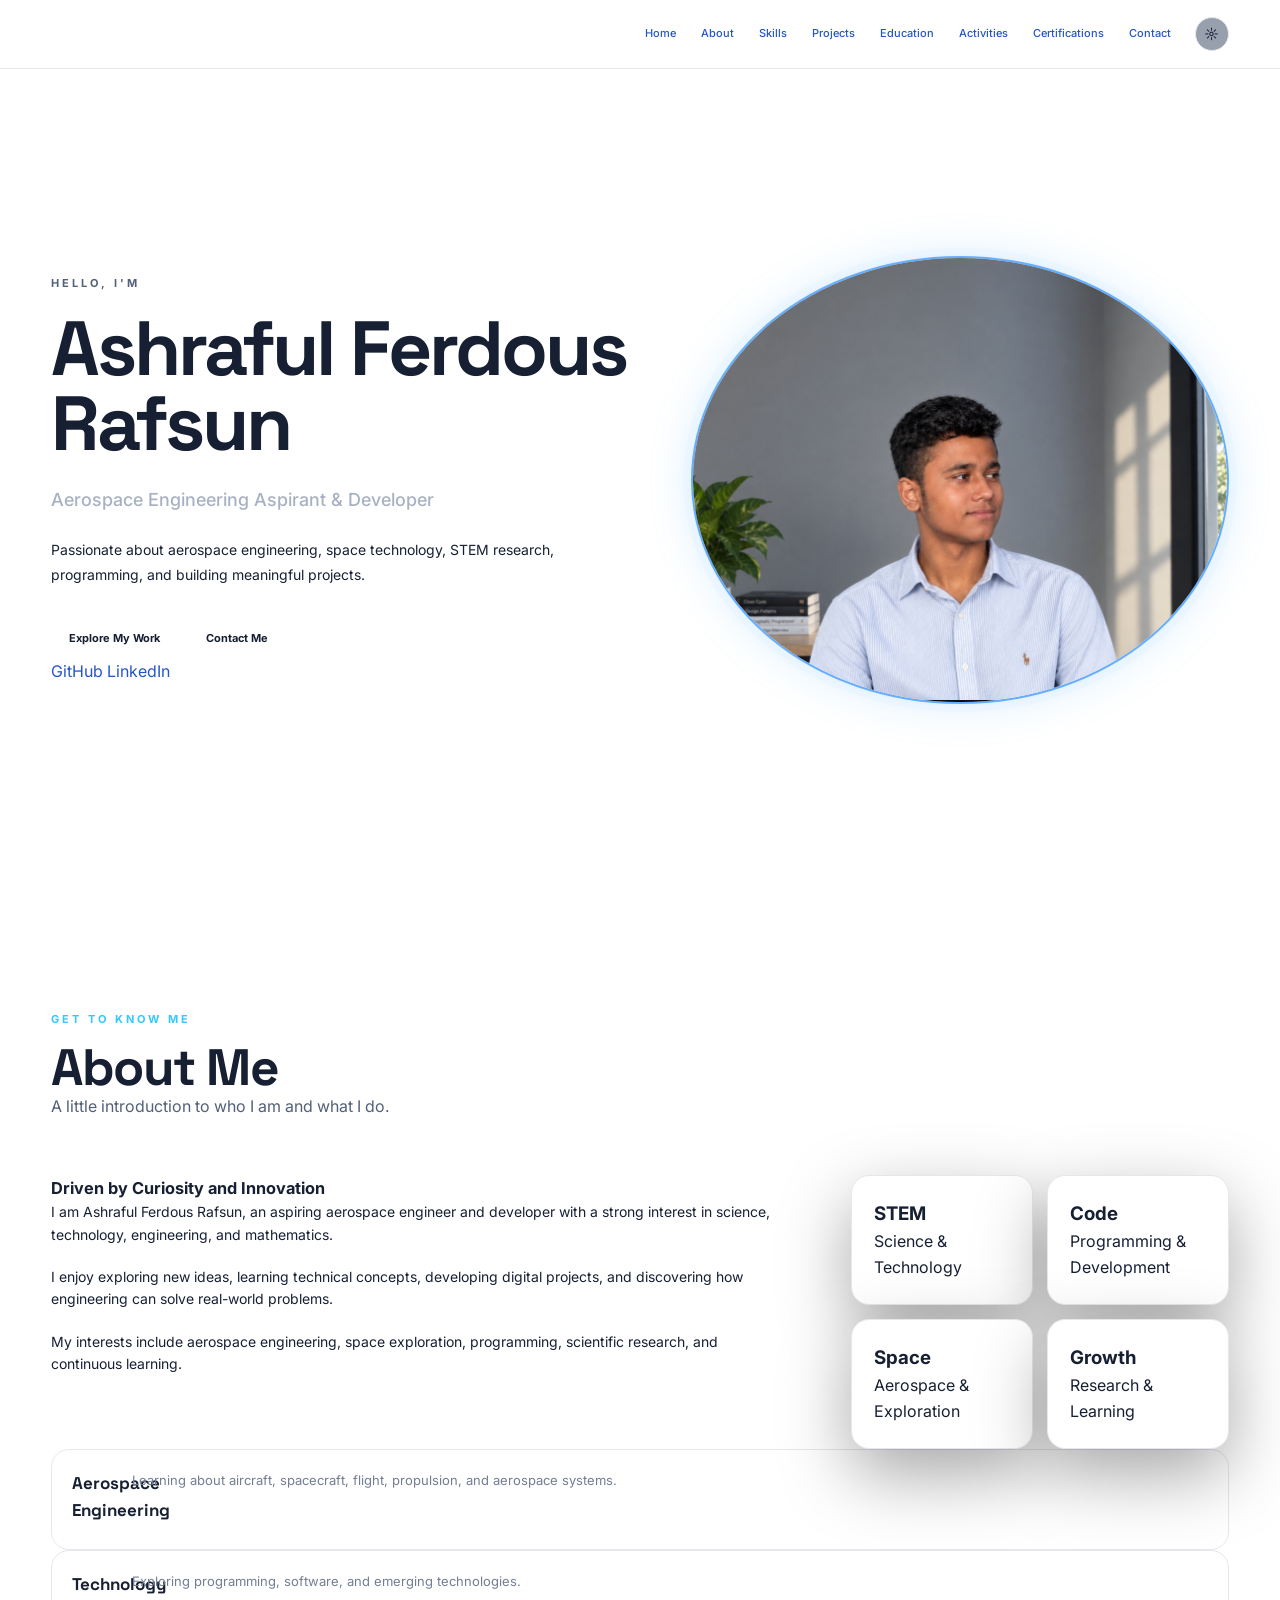
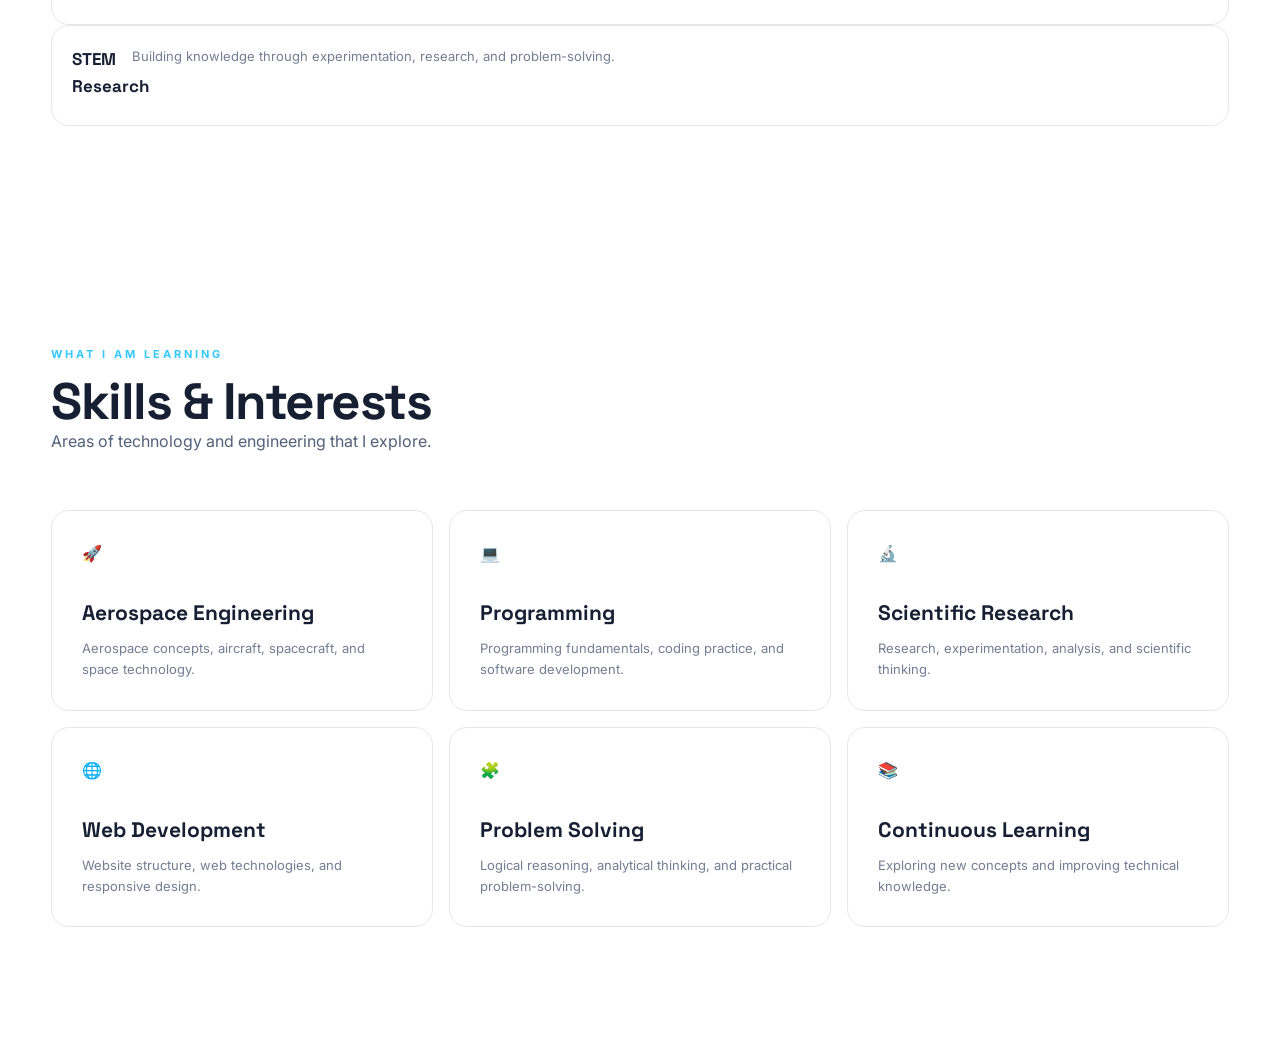
==== commit f33b13fc: "Update index.html" ====
--- a/index.html
+++ b/index.html
@@ -70,6 +70,171 @@
     <!-- CSS -->
     <link rel="stylesheet"
         href="style.css">
+
+
+    <!-- Force a consistent light theme -->
+    <meta name="color-scheme" content="light">
+
+    <style id="forced-light-theme">
+
+        :root {
+            color-scheme: light !important;
+            --bg: #ffffff;
+            --background: #ffffff;
+            --surface: #ffffff;
+            --card: #ffffff;
+            --text: #172033;
+            --text-color: #172033;
+            --muted: #5b6474;
+            --border: #e5e7eb;
+        }
+
+        html,
+        body {
+            background: #ffffff !important;
+            color: #172033 !important;
+            color-scheme: light !important;
+        }
+
+        body,
+        main,
+        section,
+        header,
+        footer,
+        .navbar,
+        .nav-container,
+        .hero,
+        .section,
+        .hero-content,
+        .about-grid,
+        .about-text,
+        .about-stats,
+        .stat-card,
+        .focus-item,
+        .skills-grid,
+        .skill-card,
+        .projects-grid,
+        .project-card,
+        .project-content,
+        .timeline,
+        .timeline-item,
+        .timeline-content,
+        .activity-grid,
+        .activity-card,
+        .certificate-grid,
+        .certificate-card,
+        .certificate-content,
+        .contact-form-wrapper,
+        .contact-form,
+        .form-group {
+            color: #172033;
+        }
+
+        .navbar,
+        footer,
+        .stat-card,
+        .focus-item,
+        .skill-card,
+        .project-card,
+        .timeline-content,
+        .activity-card,
+        .certificate-card,
+        .contact-form-wrapper,
+        .contact-form {
+            background-color: #ffffff !important;
+        }
+
+        p,
+        li,
+        label,
+        h1,
+        h2,
+        h3,
+        h4,
+        h5,
+        h6,
+        .hero-description,
+        .project-category,
+        .certificate-provider,
+        .timeline-content span {
+            color: #172033;
+        }
+
+        .hero-label,
+        .section-heading > p,
+        .project-category,
+        .certificate-provider,
+        .timeline-content > span {
+            color: #526078;
+        }
+
+        input,
+        textarea,
+        select {
+            background: #ffffff !important;
+            color: #172033 !important;
+            border-color: #d1d5db !important;
+        }
+
+        input::placeholder,
+        textarea::placeholder {
+            color: #6b7280 !important;
+            opacity: 1;
+        }
+
+        a:not(.btn):not(.primary-btn):not(.secondary-btn):not(.contact-submit) {
+            color: #2457c5;
+        }
+
+        .profile-photo,
+        .activity-image {
+            background-color: #f3f4f6;
+        }
+
+        .stat-card,
+        .focus-item,
+        .skill-card,
+        .project-card,
+        .timeline-content,
+        .activity-card,
+        .certificate-card,
+        .contact-form-wrapper {
+            border-color: #e5e7eb;
+        }
+
+        /* Prevent the operating system from switching to dark mode */
+        @media (prefers-color-scheme: dark) {
+            html,
+            body {
+                background: #ffffff !important;
+                color: #172033 !important;
+            }
+        }
+
+        /* Override common dark-theme selectors */
+        html.dark,
+        body.dark,
+        .dark,
+        [data-theme="dark"] {
+            color-scheme: light !important;
+            background-color: #ffffff !important;
+            color: #172033 !important;
+        }
+
+        html.dark body,
+        body.dark main,
+        body.dark section,
+        body.dark header,
+        body.dark footer,
+        [data-theme="dark"] main,
+        [data-theme="dark"] section,
+        [data-theme="dark"] header,
+        [data-theme="dark"] footer {
+            background-color: #ffffff !important;
+            color: #172033 !important;
+        }
+
+    </style>
 
 
     <!-- Person Structured Data -->
@@ -105,6 +270,7 @@
 
 <body>
 
+
     <!-- ================================
          NAVIGATION
     ================================= -->
@@ -143,7 +309,6 @@
     </header>
 
 
-
     <!-- ================================
          MAIN
     ================================= -->
@@ -168,114 +333,63 @@
                     HELLO, I'M
                 </p>
 
-
                 <h1>
-                    Ashraful Ferdous
-                    <span>Rafsun</span>
+                    Ashraful Ferdous Rafsun
                 </h1>
 
-
                 <h2>
-                    Aerospace Engineering Aspirant & Developer
+                    Aerospace Engineering Aspirant &amp; Developer
                 </h2>
 
-
                 <p class="hero-description">
-                    I build interactive web experiences,
-                    technology-focused projects, and
-                    creative digital solutions while exploring
-                    aerospace, space technology, programming,
-                    and STEM.
+                    Passionate about aerospace engineering, space technology,
+                    STEM research, programming, and building meaningful projects.
                 </p>
 
-
                 <div class="hero-buttons">
 
-                    <a
-                        href="#projects"
-                        class="btn primary-btn">
-
-                        View My Projects
-
+                    <a href="#projects" class="btn btn-primary">
+                        Explore My Work
                     </a>
 
-
-                    <a
-                        href="#contact"
-                        class="btn secondary-btn">
-
+                    <a href="#contact" class="btn btn-secondary">
                         Contact Me
-
                     </a>
 
                 </div>
 
 
-                <div class="social-links">
-
-                    <a
-                        href="https://github.com/ashrafulrafsun10/"
+                <div class="hero-socials">
+
+                    <a href="https://github.com/ashrafulrafsun10/"
                         target="_blank"
                         rel="noopener noreferrer">
-
                         GitHub
-
                     </a>
 
-
-                    <a
-                        href="https://www.linkedin.com/in/ashrafulferdousrafsun/"
+                    <a href="https://www.linkedin.com/in/ashrafulferdousrafsun/"
                         target="_blank"
                         rel="noopener noreferrer">
-
                         LinkedIn
-
                     </a>
 
-
-                    <a
-                        href="./RAFSUN%20FINAL%20RESUME%20(2).pdf"
-                        target="_blank"
-                        rel="noopener noreferrer">
-
-                        Resume
-
-                    </a>
-
                 </div>
 
             </div>
 
 
-
             <!-- HERO PHOTO -->
 
-            <div class="hero-visual">
-
-                <div class="hero-orbit orbit-outer"></div>
-
-                <div class="hero-orbit orbit-middle"></div>
-
-                <div class="hero-orbit orbit-inner"></div>
-
-                <div class="orbit-dot"></div>
-
-
-                <div class="profile-wrap">
-
-                    <div class="profile-glow"></div>
-
-                    <img
-                        src="images/profile.jpg"
-                        alt="Ashraful Ferdous Rafsun"
-                        class="profile-photo">
-
-                </div>
+            <div class="hero-image">
+
+                <img
+                    src="images/profile.jpg"
+                    alt="Ashraful Ferdous Rafsun"
+                    class="profile-photo">
 
             </div>
 
         </section>
-
 
 
         <!-- ================================
@@ -283,179 +397,141 @@
         ================================= -->
 
         <section
-            class="section"
+            class="about section"
             id="about">
 
             <div class="section-heading">
 
-                <p>ABOUT ME</p>
-
-                <h2>
-                    Building With Curiosity,
-                    Creativity & Purpose
-                </h2>
+                <p>GET TO KNOW ME</p>
+
+                <h2>About Me</h2>
+
+                <p>
+                    A little introduction to who I am and what I do.
+                </p>
 
             </div>
 
 
             <div class="about-grid">
 
-
                 <div class="about-text">
 
-                    <p class="about-intro">
-                        I am an aspiring aerospace engineer
-                        and frontend developer with a strong
-                        interest in aerospace, space technology,
-                        programming, and STEM.
-                    </p>
-
-
-                    <p>
-                        I enjoy turning ideas into practical
-                        projects. My work includes interactive
-                        web applications, space-focused tools,
-                        simulations, educational applications,
-                        and computational projects built using
-                        HTML, CSS, JavaScript, and other
+                    <h3>
+                        Driven by Curiosity and Innovation
+                    </h3>
+
+                    <p>
+                        I am Ashraful Ferdous Rafsun, an aspiring aerospace
+                        engineer and developer with a strong interest in
+                        science, technology, engineering, and mathematics.
+                    </p>
+
+                    <p>
+                        I enjoy exploring new ideas, learning technical
+                        concepts, developing digital projects, and discovering
+                        how engineering can solve real-world problems.
+                    </p>
+
+                    <p>
+                        My interests include aerospace engineering, space
+                        exploration, programming, scientific research, and
+                        continuous learning.
+                    </p>
+
+                </div>
+
+
+                <div class="about-stats">
+
+                    <div class="stat-card">
+
+                        <h3>STEM</h3>
+
+                        <p>
+                            Science &amp; Technology
+                        </p>
+
+                    </div>
+
+
+                    <div class="stat-card">
+
+                        <h3>Code</h3>
+
+                        <p>
+                            Programming &amp; Development
+                        </p>
+
+                    </div>
+
+
+                    <div class="stat-card">
+
+                        <h3>Space</h3>
+
+                        <p>
+                            Aerospace &amp; Exploration
+                        </p>
+
+                    </div>
+
+
+                    <div class="stat-card">
+
+                        <h3>Growth</h3>
+
+                        <p>
+                            Research &amp; Learning
+                        </p>
+
+                    </div>
+
+                </div>
+
+            </div>
+
+
+            <div class="focus-grid">
+
+                <div class="focus-item">
+
+                    <h3>Aerospace Engineering</h3>
+
+                    <p>
+                        Learning about aircraft, spacecraft, flight,
+                        propulsion, and aerospace systems.
+                    </p>
+
+                </div>
+
+
+                <div class="focus-item">
+
+                    <h3>Technology</h3>
+
+                    <p>
+                        Exploring programming, software, and emerging
                         technologies.
                     </p>
 
-
-                    <p>
-                        Beyond coding, I am deeply interested
-                        in aircraft and space technology.
-                        I enjoy exploring engineering concepts,
-                        experimenting with technology, and
-                        learning through hands-on projects
-                        rather than relying only on theory.
-                    </p>
-
-
-                    <p>
-                        I also explore photography, football,
-                        and freshwater aquarium ecosystem
-                        management. These activities help me
-                        develop creativity, teamwork, observation,
-                        patience, and practical problem-solving
-                        skills outside academics.
-                    </p>
-
-
-                    <p>
-                        Currently, I am pursuing my higher
-                        secondary education in the Science group
-                        at Uttara High School and College while
-                        continuing to build my technical skills,
-                        projects, and experience for the future.
-                    </p>
-
-
-                    <div class="about-focus">
-
-
-                        <div class="focus-item">
-
-                            <span>01</span>
-
-                            <div>
-
-                                <h3>
-                                    Aerospace & Space
-                                </h3>
-
-                                <p>
-                                    Exploring aircraft design,
-                                    space technology, and
-                                    engineering concepts.
-                                </p>
-
-                            </div>
-
-                        </div>
-
-
-                        <div class="focus-item">
-
-                            <span>02</span>
-
-                            <div>
-
-                                <h3>
-                                    Web Development
-                                </h3>
-
-                                <p>
-                                    Building responsive and
-                                    interactive web applications
-                                    through hands-on projects.
-                                </p>
-
-                            </div>
-
-                        </div>
-
-
-                        <div class="focus-item">
-
-                            <span>03</span>
-
-                            <div>
-
-                                <h3>
-                                    Continuous Learning
-                                </h3>
-
-                                <p>
-                                    Developing technical and
-                                    problem-solving skills through
-                                    projects and self-directed
-                                    learning.
-                                </p>
-
-                            </div>
-
-                        </div>
-
-                    </div>
-
                 </div>
 
 
-
-                <div class="about-stats">
-
-                    <div class="stat-card">
-                        <strong>08</strong>
-                        <span>Projects</span>
-                    </div>
-
-                    <div class="stat-card">
-                        <strong>06</strong>
-                        <span>Activities & ECAs</span>
-                    </div>
-
-                    <div class="stat-card">
-                        <strong>08</strong>
-                        <span>Certifications</span>
-                    </div>
-
-                    <div class="stat-card">
-                        <strong>01</strong>
-                        <span>Photography Portfolio</span>
-                    </div>
-
-                    <div class="stat-card">
-                        <strong>∞</strong>
-                        <span>Ideas</span>
-                    </div>
+                <div class="focus-item">
+
+                    <h3>STEM Research</h3>
+
+                    <p>
+                        Building knowledge through experimentation,
+                        research, and problem-solving.
+                    </p>
 
                 </div>
 
             </div>
 
         </section>
-
 
 
         <!-- ================================
@@ -463,259 +539,124 @@
         ================================= -->
 
         <section
-            class="section"
+            class="skills section"
             id="skills">
 
             <div class="section-heading">
 
-                <p>MY SKILLS</p>
-
-                <h2>
-                    Technologies I Work With
-                </h2>
+                <p>WHAT I AM LEARNING</p>
+
+                <h2>Skills &amp; Interests</h2>
+
+                <p>
+                    Areas of technology and engineering that I explore.
+                </p>
 
             </div>
 
 
             <div class="skills-grid">
 
-                <div class="skill-card">
-                    <span>01</span>
-                    <h3>HTML5</h3>
-                    <p>
-                        Semantic and structured web pages.
-                    </p>
-                </div>
-
-
-                <div class="skill-card">
-                    <span>02</span>
-                    <h3>CSS3</h3>
-                    <p>
-                        Responsive layouts, animations,
-                        and modern interfaces.
-                    </p>
-                </div>
-
-
-                <div class="skill-card">
-                    <span>03</span>
-                    <h3>JavaScript</h3>
-                    <p>
-                        Interactive interfaces and
-                        dynamic web functionality.
-                    </p>
-                </div>
-
-
-                <div class="skill-card">
-                    <span>04</span>
-                    <h3>Git & GitHub</h3>
-                    <p>
-                        Version control and project
-                        management.
-                    </p>
-                </div>
-
-
-                <div class="skill-card">
-                    <span>05</span>
-                    <h3>Canvas</h3>
-                    <p>
-                        Interactive visualizations
-                        and animations.
-                    </p>
-                </div>
-
-
-                <div class="skill-card">
-                    <span>06</span>
-                    <h3>UI Design</h3>
-                    <p>
-                        Clean, modern, and user-focused
-                        interfaces.
-                    </p>
-                </div>
+                <article class="skill-card">
+
+                    <div class="skill-icon">
+                        🚀
+                    </div>
+
+                    <h3>Aerospace Engineering</h3>
+
+                    <p>
+                        Aerospace concepts, aircraft, spacecraft,
+                        and space technology.
+                    </p>
+
+                </article>
+
+
+                <article class="skill-card">
+
+                    <div class="skill-icon">
+                        💻
+                    </div>
+
+                    <h3>Programming</h3>
+
+                    <p>
+                        Programming fundamentals, coding practice,
+                        and software development.
+                    </p>
+
+                </article>
+
+
+                <article class="skill-card">
+
+                    <div class="skill-icon">
+                        🔬
+                    </div>
+
+                    <h3>Scientific Research</h3>
+
+                    <p>
+                        Research, experimentation, analysis,
+                        and scientific thinking.
+                    </p>
+
+                </article>
+
+
+                <article class="skill-card">
+
+                    <div class="skill-icon">
+                        🌐
+                    </div>
+
+                    <h3>Web Development</h3>
+
+                    <p>
+                        Website structure, web technologies,
+                        and responsive design.
+                    </p>
+
+                </article>
+
+
+                <article class="skill-card">
+
+                    <div class="skill-icon">
+                        🧩
+                    </div>
+
+                    <h3>Problem Solving</h3>
+
+                    <p>
+                        Logical reasoning, analytical thinking,
+                        and practical problem-solving.
+                    </p>
+
+                </article>
+
+
+                <article class="skill-card">
+
+                    <div class="skill-icon">
+                        📚
+                    </div>
+
+                    <h3>Continuous Learning</h3>
+
+                    <p>
+                        Exploring new concepts and improving
+                        technical knowledge.
+                    </p>
+
+                </article>
 
             </div>
 
         </section>
 
 
-
-        <!-- ================================
-             PROJECTS
-        ================================= -->
-
-        <section
-            class="section"
-            id="projects">
-
-            <div class="section-heading">
-
-                <p>MY WORK</p>
-
-                <h2>
-                    Featured Projects
-                </h2>
-
-            </div>
-
-
-            <div class="projects-grid">
-
-
-                <article class="project-card">
-
-                    <div class="project-number">
-                        01
-                    </div>
-
-                    <div class="project-content">
-
-                        <p class="project-category">
-                            JAVASCRIPT • CANVAS
-                        </p>
-
-                        <h3>
-                            NASA Mission Control Dashboard
-                        </h3>
-
-                        <p>
-                            An interactive NASA-inspired mission
-                            control dashboard featuring rocket launch
-                            animation, countdown controls, live
-                            telemetry, mission status monitoring,
-                            orbit visualization, and mission logs.
-                        </p>
-
-                        <div class="project-tags">
-                            <span>HTML</span>
-                            <span>CSS</span>
-                            <span>JavaScript</span>
-                            <span>Canvas</span>
-                        </div>
-
-                        <div class="project-links">
-
-                            <a
-                                href="https://ashrafulrafsun10.github.io/nasa-mission-control-dashboard/"
-                                target="_blank"
-                                rel="noopener noreferrer">
-                                Live Demo →
-                            </a>
-
-                            <a
-                                href="https://github.com/ashrafulrafsun10/nasa-mission-control-dashboard"
-                                target="_blank"
-                                rel="noopener noreferrer">
-                                GitHub →
-                            </a>
-
-                        </div>
-
-                    </div>
-
-                </article>
-
-
-
-                <article class="project-card">
-
-                    <div class="project-number">
-                        02
-                    </div>
-
-                    <div class="project-content">
-
-                        <p class="project-category">
-                            JAVASCRIPT • EDUCATION
-                        </p>
-
-                        <h3>
-                            Scholarship Eligibility Checker
-                        </h3>
-
-                        <p>
-                            An interactive web application designed
-                            to help students evaluate scholarship
-                            eligibility using user-provided academic
-                            and profile information.
-                        </p>
-
-                        <div class="project-tags">
-                            <span>HTML</span>
-                            <span>CSS</span>
-                            <span>JavaScript</span>
-                        </div>
-
-                        <div class="project-links">
-
-                            <a
-                                href="https://ashrafulrafsun10.github.io/scholarship-eligibility-checker/"
-                                target="_blank"
-                                rel="noopener noreferrer">
-                                Live Demo →
-                            </a>
-
-                            <a
-                                href="https://github.com/ashrafulrafsun10/scholarship-eligibility-checker"
-                                target="_blank"
-                                rel="noopener noreferrer">
-                                GitHub →
-                            </a>
-
-                        </div>
-
-                    </div>
-
-                </article>
-
-
-
-                <article class="project-card">
-
-                    <div class="project-number">
-                        03
-                    </div>
-
-                    <div class="project-content">
-
-                        <p class="project-category">
-                            JAVASCRIPT • EDUCATION
-                        </p>
-
-                        <h3>
-                            Global GPA Converter
-                        </h3>
-
-                        <p>
-                            A responsive GPA conversion tool that
-                            converts academic results between grading
-                            systems with interactive calculations,
-                            result visualization, and theme support.
-                        </p>
-
-                        <div class="project-tags">
-                            <span>HTML</span>
-                            <span>CSS</span>
-                            <span>JavaScript</span>
-                        </div>
-
-                        <div class="project-links">
-
-                            <a
-                                href="https://ashrafulrafsun10.github.io/global-gpa-converter/"
-                                target="_blank"
-                                rel="noopener noreferrer">
-                                Live Demo →
-                            </a>
-
-                            <a
-                                href="https://github.com/ashrafulrafsun10/global-gpa-converter"
-                                target="_blank"
-                                rel="noopener noreferrer">
-                                GitHub →
-                            </a>
-
-                     +        <!-- PART 1 ENDS HERE.
+             Continue directly with PART 2.
+        -->
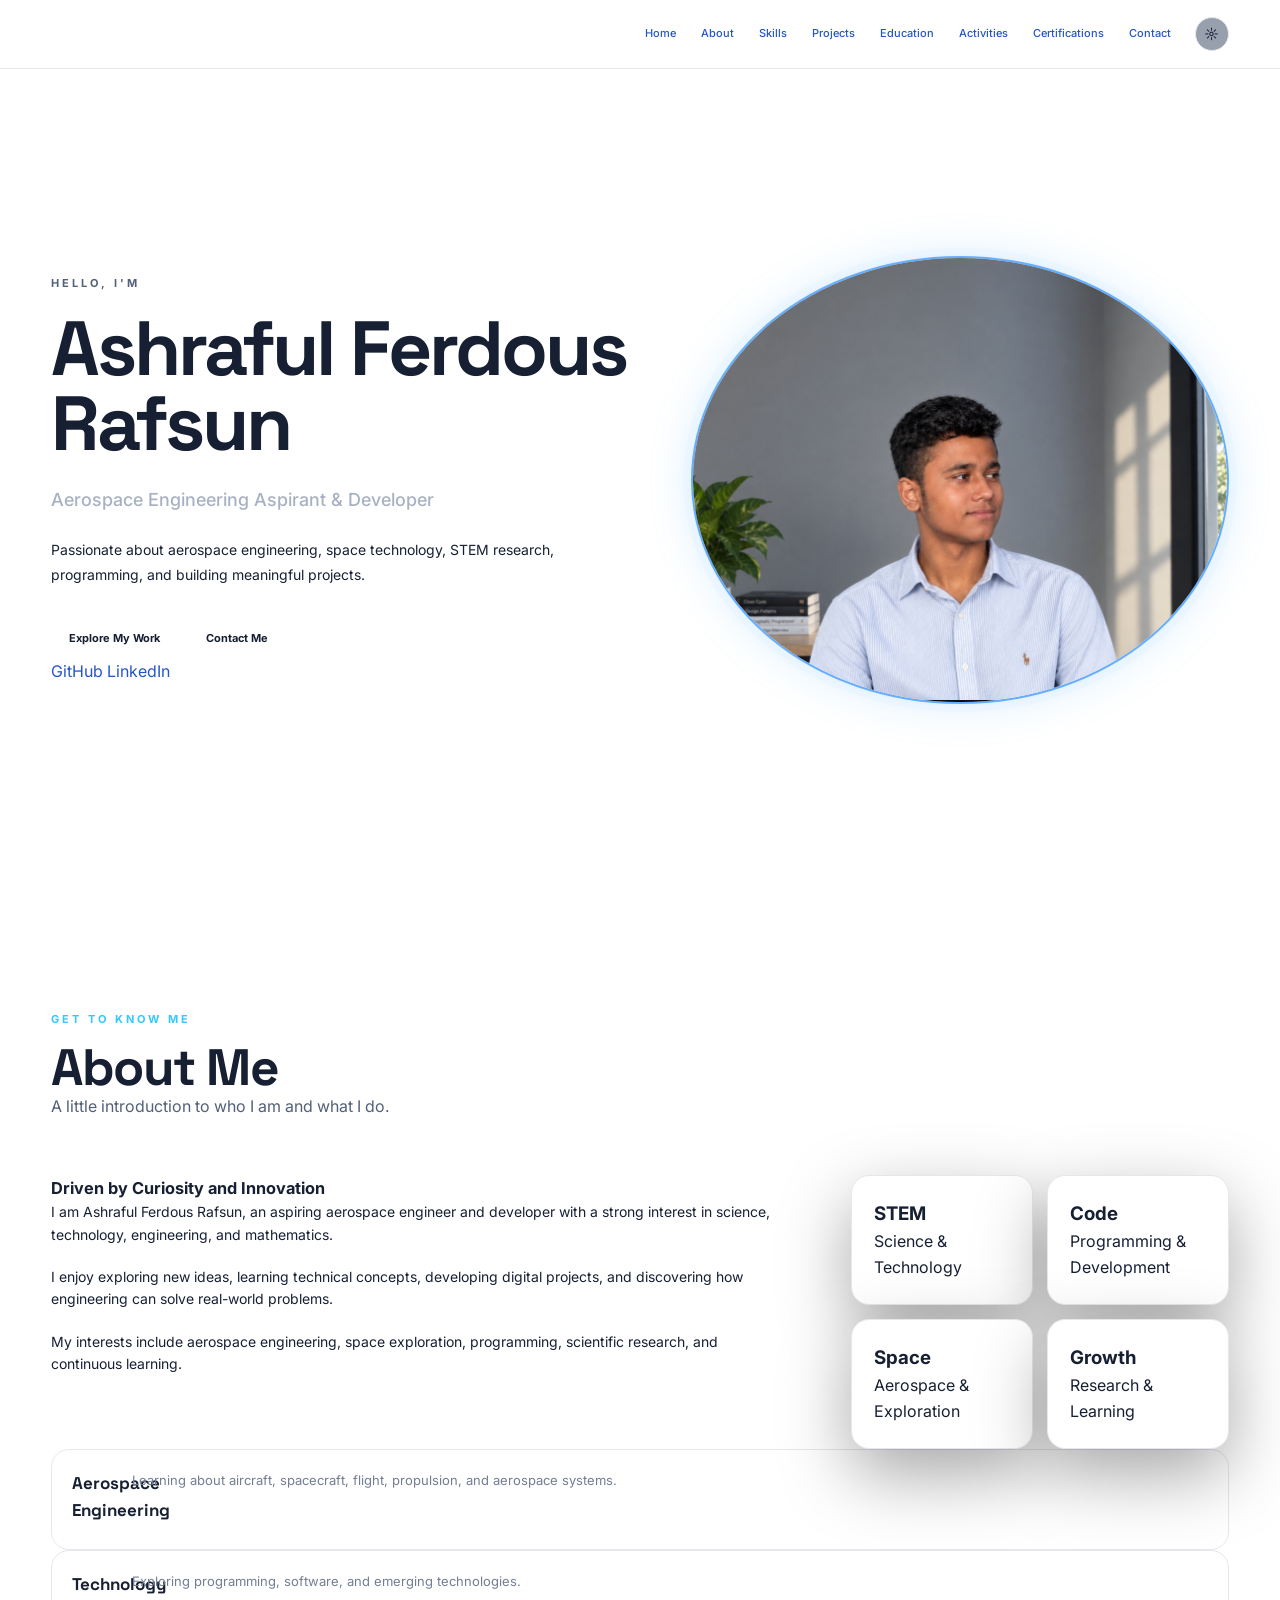
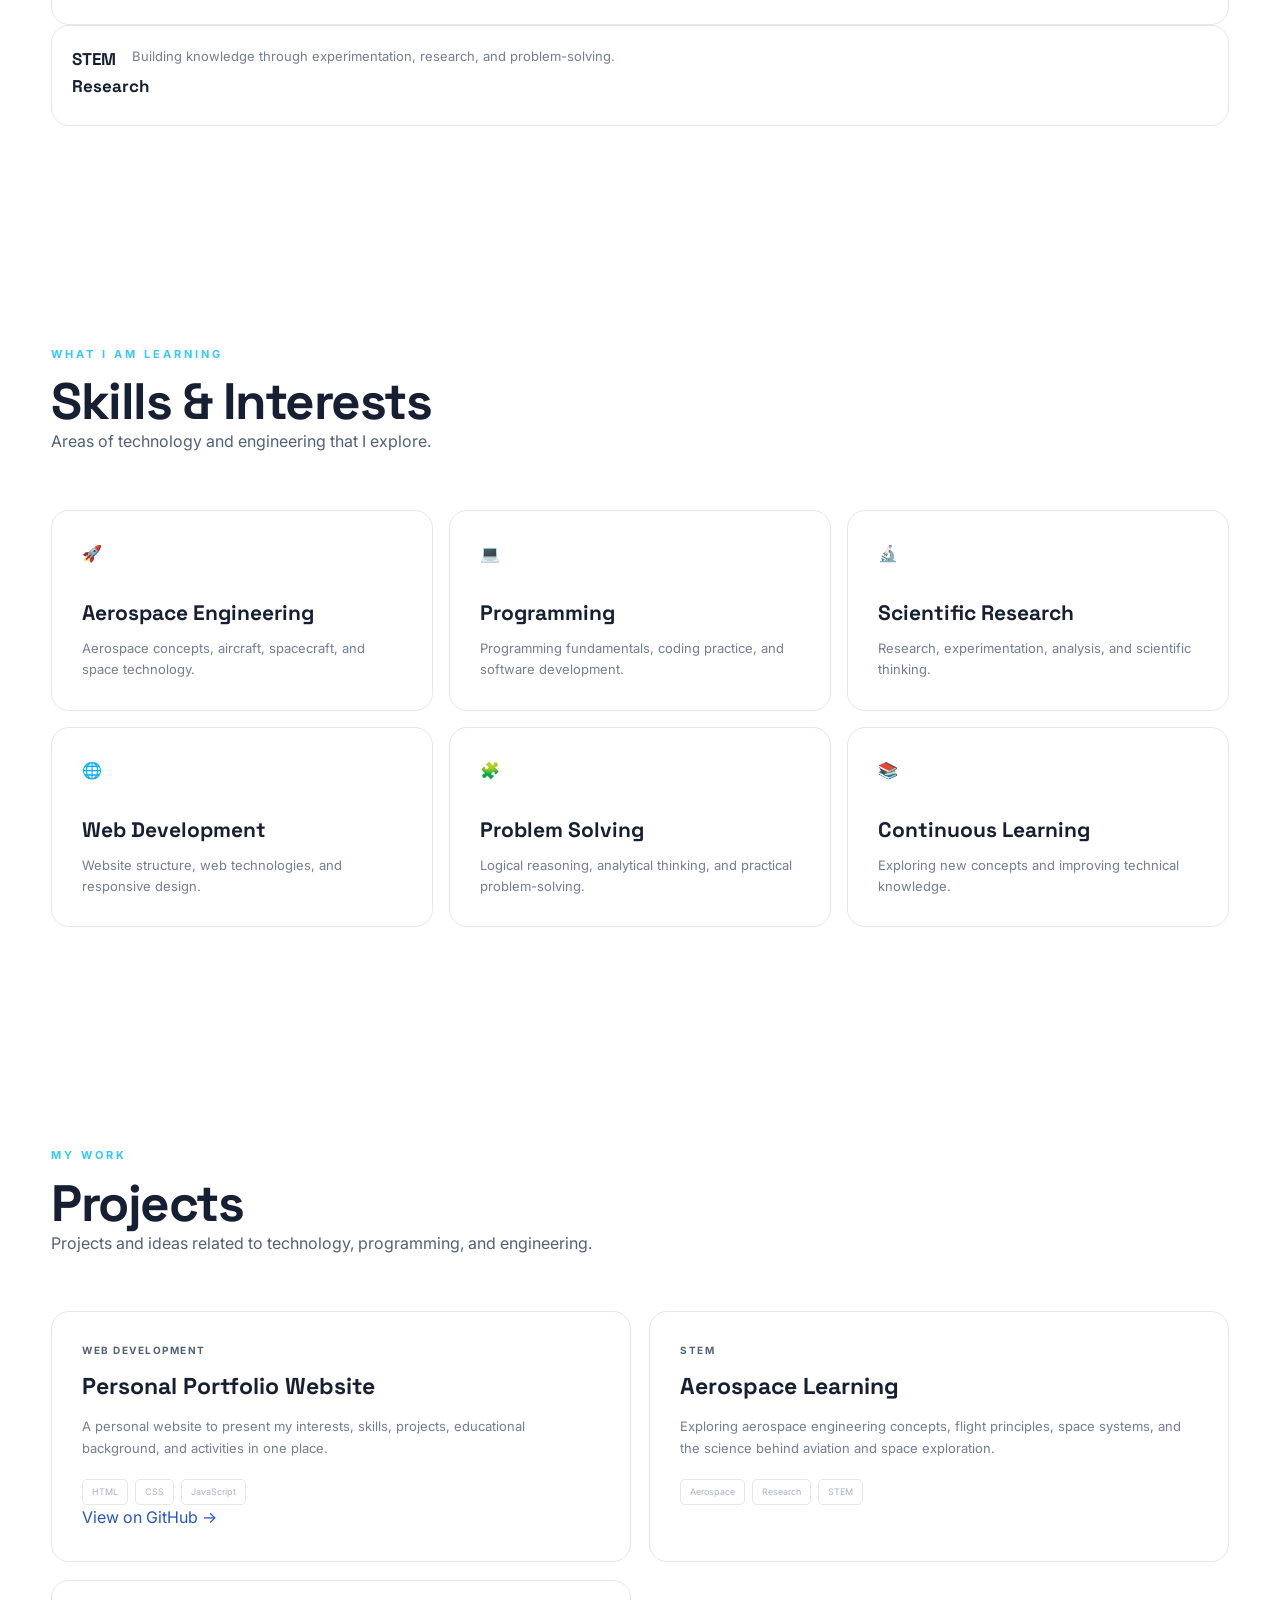
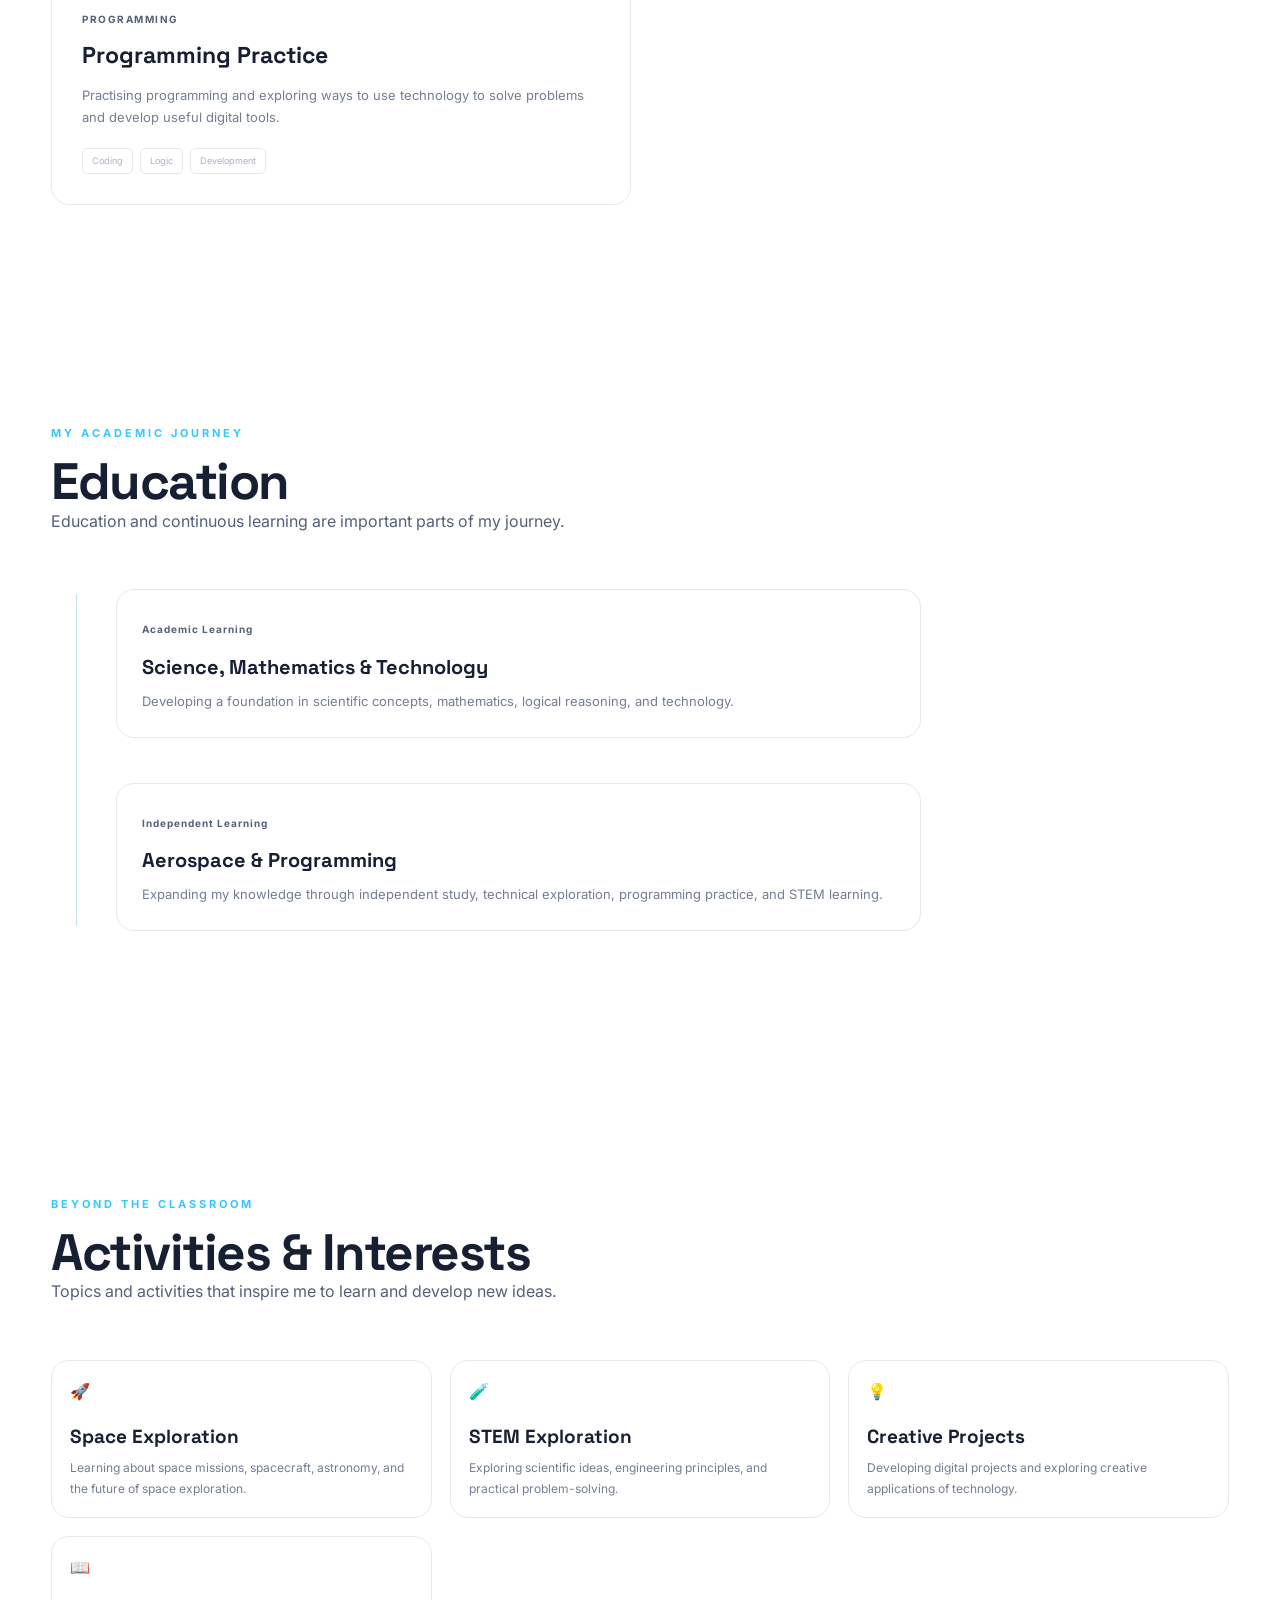
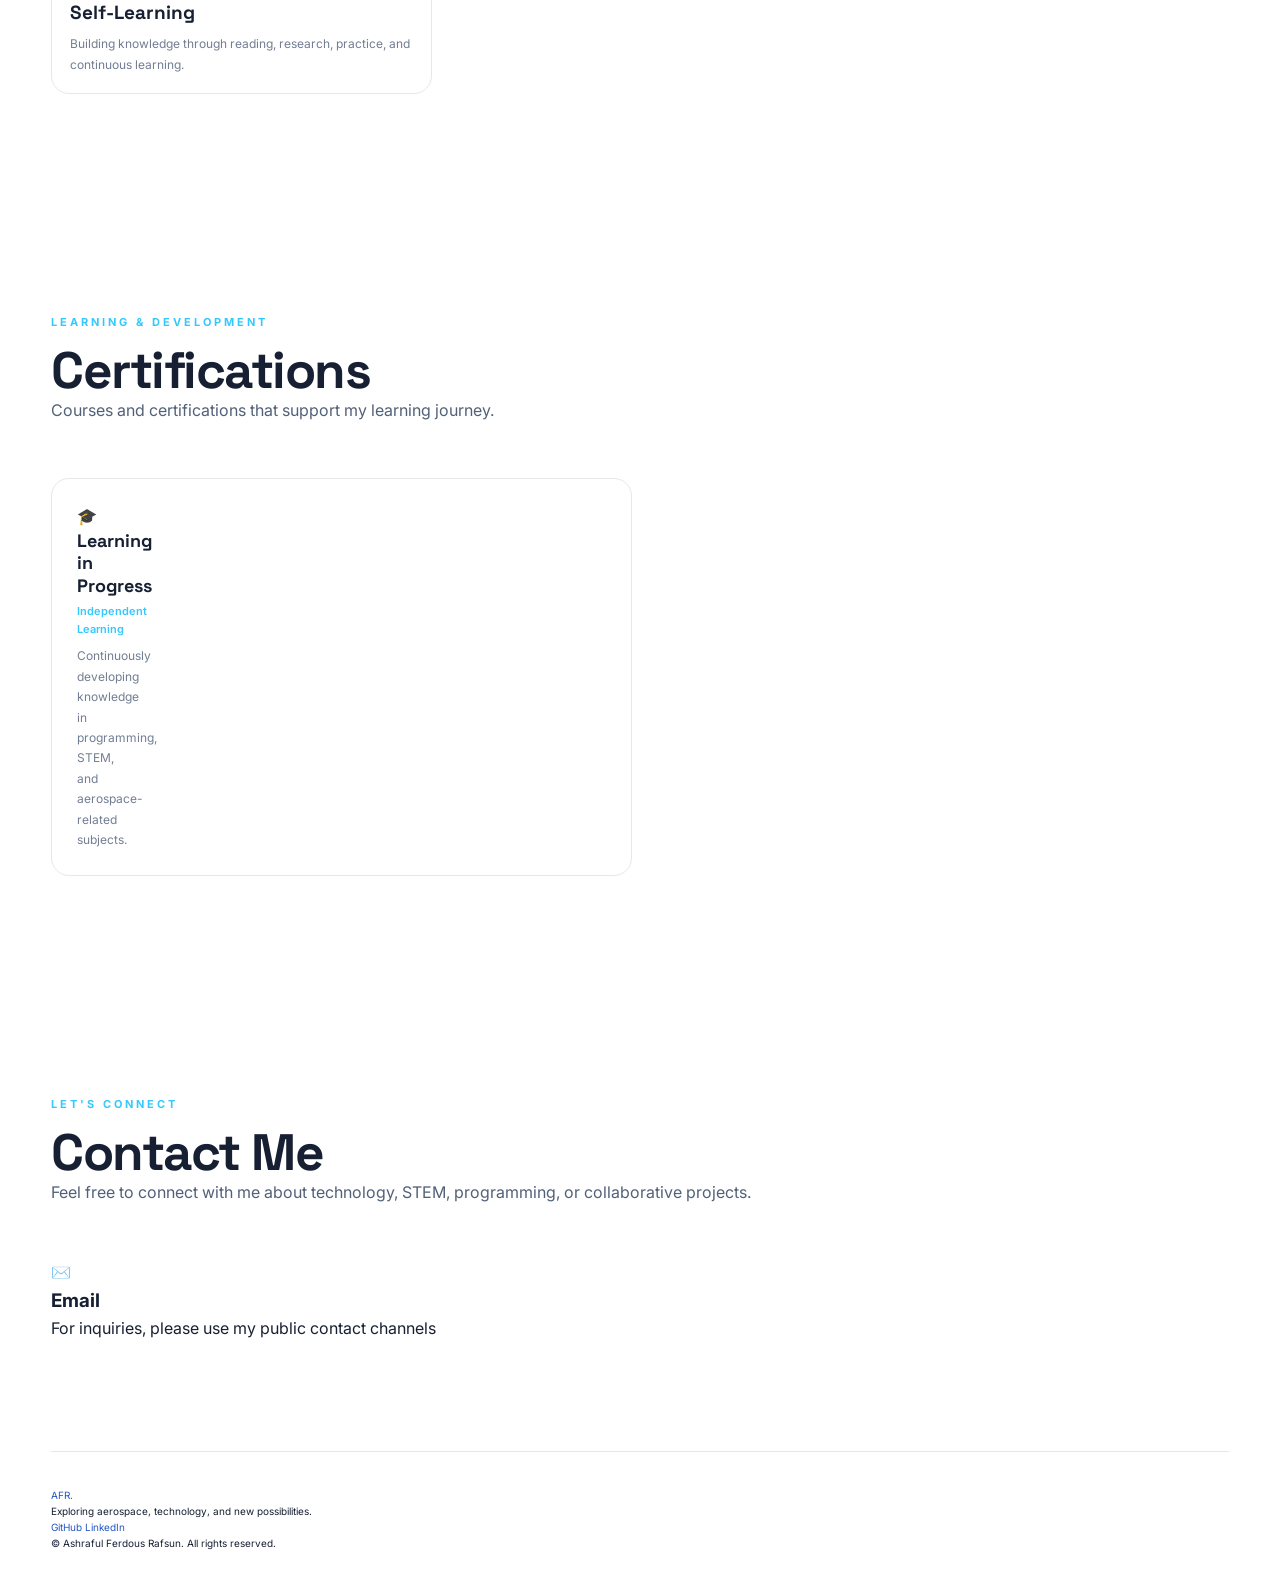
==== commit f173ea3c: "Update index.html" ====
--- a/index.html
+++ b/index.html
@@ -659,4 +659,454 @@
 
         <!-- PART 1 ENDS HERE.
              Continue directly with PART 2.
-        -->+        -->
+
+<!-- ================================
+             PROJECTS
+        ================================= -->
+
+        <section class="projects section" id="projects">
+
+            <div class="section-heading">
+                <p>MY WORK</p>
+                <h2>Projects</h2>
+                <p>
+                    Projects and ideas related to technology,
+                    programming, and engineering.
+                </p>
+            </div>
+
+            <div class="projects-grid">
+
+                <article class="project-card">
+                    <div class="project-content">
+                        <p class="project-category">WEB DEVELOPMENT</p>
+                        <h3>Personal Portfolio Website</h3>
+                        <p>
+                            A personal website to present my interests,
+                            skills, projects, educational background,
+                            and activities in one place.
+                        </p>
+
+                        <div class="project-tags">
+                            <span>HTML</span>
+                            <span>CSS</span>
+                            <span>JavaScript</span>
+                        </div>
+
+                        <a
+                            href="https://github.com/ashrafulrafsun10/"
+                            target="_blank"
+                            rel="noopener noreferrer"
+                            class="project-link">
+                            View on GitHub →
+                        </a>
+                    </div>
+                </article>
+
+
+                <article class="project-card">
+                    <div class="project-content">
+                        <p class="project-category">STEM</p>
+                        <h3>Aerospace Learning</h3>
+                        <p>
+                            Exploring aerospace engineering concepts,
+                            flight principles, space systems, and the
+                            science behind aviation and space exploration.
+                        </p>
+
+                        <div class="project-tags">
+                            <span>Aerospace</span>
+                            <span>Research</span>
+                            <span>STEM</span>
+                        </div>
+                    </div>
+                </article>
+
+
+                <article class="project-card">
+                    <div class="project-content">
+                        <p class="project-category">PROGRAMMING</p>
+                        <h3>Programming Practice</h3>
+                        <p>
+                            Practising programming and exploring ways
+                            to use technology to solve problems and
+                            develop useful digital tools.
+                        </p>
+
+                        <div class="project-tags">
+                            <span>Coding</span>
+                            <span>Logic</span>
+                            <span>Development</span>
+                        </div>
+                    </div>
+                </article>
+
+            </div>
+        </section>
+
+
+
+        <!-- ================================
+             EDUCATION
+        ================================= -->
+
+        <section class="education section" id="education">
+
+            <div class="section-heading">
+                <p>MY ACADEMIC JOURNEY</p>
+                <h2>Education</h2>
+                <p>
+                    Education and continuous learning are important
+                    parts of my journey.
+                </p>
+            </div>
+
+            <div class="timeline">
+
+                <article class="timeline-item">
+                    <div class="timeline-marker"></div>
+
+                    <div class="timeline-content">
+                        <span>Academic Learning</span>
+
+                        <h3>Science, Mathematics &amp; Technology</h3>
+
+                        <p>
+                            Developing a foundation in scientific
+                            concepts, mathematics, logical reasoning,
+                            and technology.
+                        </p>
+                    </div>
+                </article>
+
+
+                <article class="timeline-item">
+                    <div class="timeline-marker"></div>
+
+                    <div class="timeline-content">
+                        <span>Independent Learning</span>
+
+                        <h3>Aerospace &amp; Programming</h3>
+
+                        <p>
+                            Expanding my knowledge through independent
+                            study, technical exploration, programming
+                            practice, and STEM learning.
+                        </p>
+                    </div>
+                </article>
+
+            </div>
+        </section>
+
+
+
+        <!-- ================================
+             ACTIVITIES
+        ================================= -->
+
+        <section class="activities section" id="activities">
+
+            <div class="section-heading">
+                <p>BEYOND THE CLASSROOM</p>
+                <h2>Activities &amp; Interests</h2>
+                <p>
+                    Topics and activities that inspire me to learn
+                    and develop new ideas.
+                </p>
+            </div>
+
+            <div class="activity-grid">
+
+                <article class="activity-card">
+                    <div class="activity-icon">🚀</div>
+                    <h3>Space Exploration</h3>
+                    <p>
+                        Learning about space missions, spacecraft,
+                        astronomy, and the future of space exploration.
+                    </p>
+                </article>
+
+
+                <article class="activity-card">
+                    <div class="activity-icon">🧪</div>
+                    <h3>STEM Exploration</h3>
+                    <p>
+                        Exploring scientific ideas, engineering
+                        principles, and practical problem-solving.
+                    </p>
+                </article>
+
+
+                <article class="activity-card">
+                    <div class="activity-icon">💡</div>
+                    <h3>Creative Projects</h3>
+                    <p>
+                        Developing digital projects and exploring
+                        creative applications of technology.
+                    </p>
+                </article>
+
+
+                <article class="activity-card">
+                    <div class="activity-icon">📖</div>
+                    <h3>Self-Learning</h3>
+                    <p>
+                        Building knowledge through reading,
+                        research, practice, and continuous learning.
+                    </p>
+                </article>
+
+            </div>
+        </section>
+
+
+
+        <!-- ================================
+             CERTIFICATIONS
+        ================================= -->
+
+        <section
+            class="certifications section"
+            id="certifications">
+
+            <div class="section-heading">
+                <p>LEARNING &amp; DEVELOPMENT</p>
+                <h2>Certifications</h2>
+                <p>
+                    Courses and certifications that support my
+                    learning journey.
+                </p>
+            </div>
+
+            <div class="certificate-grid">
+
+                <article class="certificate-card">
+
+                    <div class="certificate-content">
+                        <div class="certificate-icon">🎓</div>
+
+                        <h3>Learning in Progress</h3>
+
+                        <p class="certificate-provider">
+                            Independent Learning
+                        </p>
+
+                        <p>
+                            Continuously developing knowledge in
+                            programming, STEM, and aerospace-related
+                            subjects.
+                        </p>
+                    </div>
+
+                </article>
+
+            </div>
+        </section>
+
+
+
+        <!-- ================================
+             CONTACT
+        ================================= -->
+
+        <section class="contact section" id="contact">
+
+            <div class="section-heading">
+                <p>LET'S CONNECT</p>
+                <h2>Contact Me</h2>
+                <p>
+                    Feel free to connect with me about technology,
+                    STEM, programming, or collaborative projects.
+                </p>
+            </div>
+
+            <div class="contact-grid">
+
+                <div class="contact-info">
+
+                    <div class="contact-card">
+                        <div class="contact-icon">✉️</div>
+
+                        <div>
+                            <h3>Email</h3>
+                            <p>
+                                For inquiries, please use my
+                                public contact channels
+
+</main>
+
+
+    <!-- ================================
+         FOOTER
+    ================================= -->
+
+    <footer class="footer">
+
+        <div class="footer-content">
+
+            <a href="#home" class="logo">
+                AFR<span>.</span>
+            </a>
+
+            <p>
+                Exploring aerospace, technology, and new possibilities.
+            </p>
+
+            <div class="footer-socials">
+
+                <a
+                    href="https://github.com/ashrafulrafsun10/"
+                    target="_blank"
+                    rel="noopener noreferrer">
+                    GitHub
+                </a>
+
+                <a
+                    href="https://www.linkedin.com/in/ashrafulferdousrafsun/"
+                    target="_blank"
+                    rel="noopener noreferrer">
+                    LinkedIn
+                </a>
+
+            </div>
+
+            <p class="footer-copyright">
+                &copy; <span id="currentYear"></span>
+                Ashraful Ferdous Rafsun. All rights reserved.
+            </p>
+
+        </div>
+
+    </footer>
+
+
+
+    <!-- ================================
+         JAVASCRIPT
+    ================================= -->
+
+    <script src="script.js"></script>
+
+    <script>
+        (function () {
+            "use strict";
+
+            /*
+             * Keep the website in light mode.
+             */
+
+            function applyLightMode() {
+                const root = document.documentElement;
+                const body = document.body;
+
+                root.style.setProperty(
+                    "color-scheme",
+                    "light",
+                    "important"
+                );
+
+                root.classList.remove("dark", "dark-mode");
+                root.setAttribute("data-theme", "light");
+
+                if (body) {
+                    body.classList.remove("dark", "dark-mode");
+                    body.setAttribute("data-theme", "light");
+                }
+
+                const toggle =
+                    document.getElementById("themeToggle");
+
+                if (toggle) {
+                    toggle.setAttribute(
+                        "aria-label",
+                        "Light mode enabled"
+                    );
+
+                    toggle.setAttribute(
+                        "title",
+                        "Light mode is enabled"
+                    );
+
+                    const icon =
+                        toggle.querySelector(".theme-icon");
+
+                    if (icon) {
+                        icon.textContent = "☀️";
+                    }
+                }
+            }
+
+
+            /*
+             * Apply light mode when the page loads.
+             */
+
+            applyLightMode();
+
+
+            /*
+             * Page initialization.
+             */
+
+            document.addEventListener(
+                "DOMContentLoaded",
+                function () {
+
+                    applyLightMode();
+
+
+                    /*
+                     * Automatic copyright year.
+                     */
+
+                    const yearElement =
+                        document.getElementById("currentYear");
+
+                    if (yearElement) {
+                        yearElement.textContent =
+                            new Date().getFullYear();
+                    }
+
+
+                    /*
+                     * Mobile navigation.
+                     */
+
+                    const menuToggle =
+                        document.getElementById("menuToggle");
+
+                    const navMenu =
+                        document.getElementById("navMenu");
+
+                    if (menuToggle && navMenu) {
+
+                        menuToggle.addEventListener(
+                            "click",
+                            function () {
+
+                                navMenu.classList.toggle("active");
+
+                                const isOpen =
+                                    navMenu.classList.contains("active");
+
+                                menuToggle.setAttribute(
+                                    "aria-expanded",
+                                    isOpen ? "true" : "false"
+                                );
+                            }
+                        );
+
+                        navMenu
+                            .querySelectorAll("a")
+                            .forEach(function (link) {
+
+                                link.addEventListener(
+                                    "click",
+                                    function () {
+
+                                        navMenu.classList.remove("active");
+
+                                        menuToggle.setAttribute(
+                                            "aria-expanded",
